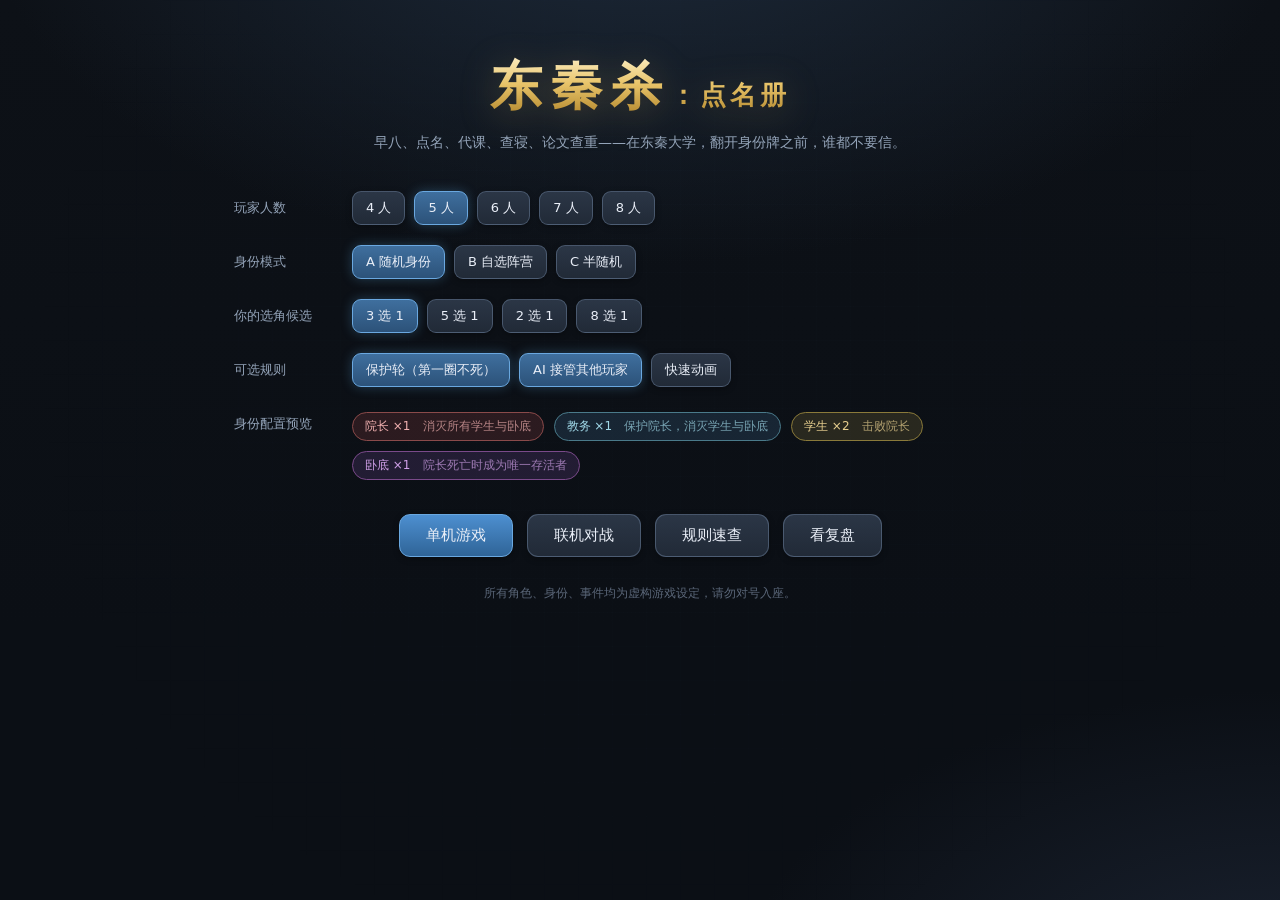
==== 东秦杀-mobile.html @ ae763b90 "Add files via upload" ====
<!DOCTYPE html>
<html lang="zh-CN">
<head>
<meta charset="UTF-8">
<meta name="viewport" content="width=device-width, initial-scale=1.0, maximum-scale=1.0, viewport-fit=cover">
  <title>东秦杀：点名册 - Mobile</title>
  <style>
/* ================= 东秦杀：点名册 · 样式 v2 ================= */
:root{
  --bg:#0d1117;
  --bg2:#141b24;
  --panel:rgba(30,39,51,.82);
  --panel2:#26313f;
  --line:rgba(120,140,170,.22);
  --line2:rgba(140,165,200,.35);
  --text:#e9eef7;
  --dim:#93a3b8;
  --gold:#e8c46a;
  --gold2:#b8912f;
  --red:#e05a5a;
  --blue:#5aa8e0;
  --green:#5ac47e;
  --purple:#a97ae0;
  --orange:#e0894a;
  --card-w:82px;
  --card-h:118px;
  --shadow:0 10px 30px rgba(0,0,0,.45);
}
*{box-sizing:border-box;}
html,body{margin:0;padding:0;height:100%;}
body{
  background:
    radial-gradient(1100px 620px at 50% -12%, #1d2a3a 0%, transparent 60%),
    radial-gradient(900px 500px at 100% 110%, #1a2230 0%, transparent 60%),
    linear-gradient(180deg,#0d1117,#0b0f15 70%);
  color:var(--text);
  font-family:"PingFang SC","Microsoft YaHei","Hiragino Sans GB",system-ui,sans-serif;
  font-size:14px;overflow:hidden;
  -webkit-font-smoothing:antialiased;
}
body::before{ /* 细网格纹理 */
  content:"";position:fixed;inset:0;pointer-events:none;opacity:.22;
  background-image:linear-gradient(rgba(120,150,190,.07) 1px,transparent 1px),
                   linear-gradient(90deg,rgba(120,150,190,.07) 1px,transparent 1px);
  background-size:34px 34px;
  mask-image:radial-gradient(circle at 50% 40%,#000 30%,transparent 85%);
}
button{
  font-family:inherit;font-size:13px;color:var(--text);
  background:linear-gradient(180deg,#2b3646,#212a37);
  border:1px solid var(--line2);border-radius:9px;padding:7px 13px;cursor:pointer;
  transition:.14s;box-shadow:0 2px 6px rgba(0,0,0,.3);
}
button:hover{background:linear-gradient(180deg,#37455a,#2a3546);border-color:#5d7a9c;transform:translateY(-1px);}
button:active{transform:translateY(0);}
button:disabled{opacity:.38;cursor:not-allowed;transform:none;}
button.primary{background:linear-gradient(180deg,#4d8fd0,#2f6497);border-color:#6aa8e0;}
button.primary:hover{background:linear-gradient(180deg,#5da0e0,#3873aa);}
button.big{padding:11px 26px;font-size:15px;border-radius:11px;}
button.mini{padding:4px 9px;font-size:12px;border-radius:7px;}
button.on{background:linear-gradient(180deg,#3f6f9e,#2c5279);border-color:#6aa8e0;box-shadow:0 0 12px rgba(90,168,224,.3);}
button.skill{background:linear-gradient(180deg,#564a78,#3d3459);border-color:#8a72c0;}
button.skill:hover{background:linear-gradient(180deg,#685a90,#4a3f6b);}

.screen{display:none;position:absolute;inset:0;}
.screen.active{display:block;}

/* ---------------- 开始界面 ---------------- */
#screen-start{overflow:auto;}
.start-box{max-width:860px;margin:0 auto;padding:52px 24px 60px;position:relative;z-index:1;}
.logo{font-size:52px;margin:0 0 8px;letter-spacing:8px;text-align:center;font-weight:900;
  background:linear-gradient(180deg,#fff3cf,#e8c46a 45%,#a97c22);
  -webkit-background-clip:text;background-clip:text;color:transparent;
  filter:drop-shadow(0 6px 18px rgba(232,196,106,.25));}
.logo span{font-size:26px;letter-spacing:4px;}
.slogan{color:var(--dim);text-align:center;margin:0 0 36px;line-height:1.8;}
.form-row{display:flex;align-items:flex-start;gap:18px;margin-bottom:20px;}
.form-row>label{width:100px;flex:none;color:var(--dim);padding-top:8px;font-size:13px;}
.btn-group{display:flex;gap:9px;flex-wrap:wrap;}
.identity-preview{display:flex;gap:10px;flex-wrap:wrap;padding-top:5px;}
.id-chip{padding:5px 12px;border-radius:20px;font-size:12px;border:1px solid var(--line);background:rgba(255,255,255,.03);}
.id-chip.dean{background:rgba(160,70,70,.22);border-color:#8a4a4a;color:#f0b0b0;}
.id-chip.staff{background:rgba(70,120,160,.22);border-color:#4a7a8a;color:#a0d8e8;}
.id-chip.student{background:rgba(160,140,70,.2);border-color:#8a7a3a;color:#e8d090;}
.id-chip.mole{background:rgba(120,80,160,.22);border-color:#7a4a8a;color:#d0a0e8;}
.start-actions{display:flex;gap:14px;justify-content:center;margin-top:34px;}
.footnote{text-align:center;color:#5a6678;font-size:12px;margin-top:28px;}

/* ---------------- 选角界面 ---------------- */
#screen-role{overflow:auto;}
.role-box{max-width:1120px;margin:0 auto;padding:44px 24px;text-align:center;position:relative;z-index:1;}
.role-box h2{margin:0 0 18px;color:var(--gold);letter-spacing:4px;font-weight:800;}
.identity-card{display:inline-block;padding:12px 30px;border-radius:14px;font-size:17px;margin-bottom:12px;
  border:1px solid;box-shadow:var(--shadow);}
.identity-card.dean{background:linear-gradient(180deg,rgba(150,60,60,.35),rgba(80,30,30,.5));border-color:#9a5a5a;}
.identity-card.staff{background:linear-gradient(180deg,rgba(60,110,150,.35),rgba(30,60,90,.5));border-color:#4a7a8a;}
.identity-card.student{background:linear-gradient(180deg,rgba(150,130,60,.3),rgba(80,70,30,.5));border-color:#8a7a3a;}
.identity-card.mole{background:linear-gradient(180deg,rgba(110,70,150,.35),rgba(60,35,90,.5));border-color:#7a4a8a;}
.identity-card .big-word{font-size:24px;font-weight:900;letter-spacing:8px;}
.identity-card .sub{font-size:12px;color:var(--dim);margin-top:5px;}
.hint{color:var(--dim);margin:8px 0 28px;}
.role-options{display:flex;gap:20px;justify-content:center;flex-wrap:wrap;}
.role-card{
  width:262px;border-radius:16px;padding:16px 16px 18px;cursor:pointer;transition:.18s;text-align:left;
  background:linear-gradient(180deg,rgba(44,54,68,.95),rgba(28,35,45,.95));
  border:1px solid var(--line2);box-shadow:var(--shadow);position:relative;overflow:hidden;
}
.role-card::before{content:"";position:absolute;top:0;left:0;right:0;height:3px;
  background:linear-gradient(90deg,var(--gold),transparent);opacity:.75;}
.role-card:hover{transform:translateY(-8px);border-color:var(--gold);
  box-shadow:0 18px 40px rgba(0,0,0,.55),0 0 0 1px rgba(232,196,106,.35);}
.role-card .rc-name{font-size:20px;font-weight:800;letter-spacing:2px;}
.role-card .rc-title{font-size:12px;color:var(--gold);margin:4px 0 9px;}
.role-card .rc-hp{font-size:13px;color:var(--red);margin-bottom:10px;font-weight:600;}
.role-card .rc-skill{font-size:12px;color:var(--dim);line-height:1.65;margin-bottom:7px;}
.role-card .rc-skill b{color:var(--blue);}

/* ---------------- 顶栏 ---------------- */
#screen-game{display:none;flex-direction:column;height:100%;}
#screen-game.active{display:flex;}
#topbar{
  flex:none;height:48px;display:flex;align-items:center;justify-content:space-between;
  padding:0 16px;gap:12px;
  background:linear-gradient(180deg,rgba(22,30,40,.96),rgba(16,22,30,.96));
  border-bottom:1px solid var(--line);box-shadow:0 4px 16px rgba(0,0,0,.4);z-index:20;
}
.topbar-left{display:flex;gap:16px;align-items:center;font-size:13px;color:var(--dim);flex-wrap:wrap;}
.tb-item b{color:var(--text);}
.tb-item{display:flex;align-items:center;gap:5px;}
#phase-label{padding:4px 14px;border-radius:20px;font-size:12px;color:#cfe2f7;
  background:linear-gradient(180deg,#33455e,#26344a);border:1px solid var(--line2);
  box-shadow:0 0 12px rgba(90,168,224,.18);}
#my-id-banner{color:var(--dim);}
.bid{padding:2px 10px;border-radius:12px;font-weight:800;font-size:13px;letter-spacing:1px;}
.bid.dean{background:linear-gradient(180deg,#7a3a3a,#5a2525);color:#ffc4c4;border:1px solid #a05a5a;}
.bid.staff{background:linear-gradient(180deg,#2f5875,#1e3d55);color:#a8dcff;border:1px solid #4a7a9a;}
.bid.student{background:linear-gradient(180deg,#6d5c2a,#4a3f1c);color:#f0dc9a;border:1px solid #8a7a3a;}
.bid.mole{background:linear-gradient(180deg,#573f75,#3a2850);color:#d9b6f5;border:1px solid #7a4a9a;}
.topbar-right{display:flex;gap:8px;flex:none;}

/* ---------------- 主棋盘 ---------------- */
#board{flex:1;display:flex;min-height:0;}
#opponents{
  flex:1;display:flex;flex-wrap:wrap;gap:16px;padding:12px;align-content:flex-start;
  justify-content:center;overflow:hidden;
}
#sidebar{width:308px;flex:none;background:rgba(14,19,26,.75);border-left:1px solid var(--line);
  display:flex;flex-direction:column;backdrop-filter:blur(6px);}
#sidebar.hide{display:none;}
#sidebar-head{flex:none;display:flex;justify-content:space-between;align-items:center;
  padding:10px 14px;border-bottom:1px solid var(--line);color:var(--dim);font-size:13px;letter-spacing:1px;}
#log{flex:1;overflow:auto;padding:10px 12px;font-size:12.5px;line-height:1.7;}
#log div{margin-bottom:4px;color:var(--dim);border-left:2px solid rgba(120,140,170,.2);padding-left:9px;
  animation:logIn .18s ease;}
@keyframes logIn{from{opacity:0;transform:translateX(-6px);}to{opacity:1;transform:none;}}
#log div.hl{color:#eaf1fb;border-left-color:var(--gold);background:rgba(232,196,106,.06);}
#log div.dmg{color:#f3a8a8;border-left-color:var(--red);}
#log div.heal{color:#a6ecbe;border-left-color:var(--green);}
#log div.sys{color:#9cc4ee;border-left-color:var(--blue);}
#log div.big{color:var(--gold);font-weight:700;border-left-color:var(--gold);
  background:rgba(232,196,106,.08);padding:4px 9px;border-radius:0 6px 6px 0;}

/* ---------------- 座位圈（围圈坐） ---------------- */
#opponents{position:relative;}
.seat-ring{position:absolute;border-radius:50%;pointer-events:none;
  border:1px dashed rgba(140,170,210,.22);
  background:radial-gradient(circle at 50% 50%,rgba(90,140,200,.06),transparent 70%);
  box-shadow:inset 0 0 60px rgba(90,140,200,.06);}
.seat-center{position:absolute;transform:translate(-50%,-50%);pointer-events:none;
  display:flex;flex-direction:column;align-items:center;gap:2px;text-align:center;}
.seat-center span{font-size:12px;letter-spacing:6px;color:rgba(150,180,215,.45);}
.seat-center .sc-sub{font-size:10.5px;letter-spacing:1px;color:rgba(150,180,215,.3);}
.seat-you{position:absolute;transform:translate(-50%,-50%);pointer-events:none;white-space:nowrap;
  font-size:11.5px;letter-spacing:1px;color:var(--gold);
  background:rgba(232,196,106,.12);border:1px solid rgba(232,196,106,.38);
  padding:3px 11px;border-radius:12px;box-shadow:0 0 14px rgba(232,196,106,.18);}
.seated{position:absolute;transform:translate(-50%,-50%);top:0;left:0;}
.fallen-row{position:absolute;left:10px;top:8px;display:flex;gap:7px;align-items:flex-start;
  flex-wrap:wrap;max-width:42%;z-index:1;}
.fallen{transform:scale(.72);transform-origin:left bottom;
  position:relative;opacity:.34;filter:grayscale(.85);pointer-events:auto;}
/* 座位圈三档尺寸：按人数与可用空间自动选择，保证不重叠、不出界 */
#opponents.ring-compact{--card-w:66px;--card-h:96px;}
#opponents.ring-compact .player-panel{width:204px;padding:10px 11px 12px;}
#opponents.ring-compact .pp-avatar{width:34px;height:34px;font-size:15px;}
#opponents.ring-compact .pp-name{font-size:14px;}
#opponents.ring-compact .pp-title{font-size:10px;}
#opponents.ring-compact .pp-tag{font-size:10px;padding:1px 6px;}
#opponents.ring-compact .mini-card{width:34px;height:48px;}
#opponents.ring-compact .mini-card .m-name{font-size:7px;}

#opponents.ring-mini{--card-w:56px;--card-h:84px;}
#opponents.ring-mini .player-panel{width:170px;padding:8px 9px 10px;border-radius:13px;}
#opponents.ring-mini .pp-avatar{width:28px;height:28px;font-size:13px;}
#opponents.ring-mini .pp-name{font-size:12.5px;}
#opponents.ring-mini .pp-title{font-size:9.5px;}
#opponents.ring-mini .pp-seat{font-size:9px;}
#opponents.ring-mini .pp-tag{font-size:9px;padding:0 5px;border-radius:6px;}
#opponents.ring-mini .pp-hp{gap:2px;margin:6px 0 3px;}
#opponents.ring-mini .hp-pip{width:11px;height:8px;}
#opponents.ring-mini .gear-chip{font-size:9.5px;padding:1px 6px;}
#opponents.ring-mini .mini-card{width:28px;height:40px;}
#opponents.ring-mini .mini-card .m-name{display:none;}
#opponents.ring-mini .pp-judge-label{font-size:9px;letter-spacing:1px;}

/* ---------------- 玩家面板 ---------------- */
.player-panel{
  width:238px;border-radius:16px;padding:12px 13px 14px;position:relative;transition:.18s;
  background:linear-gradient(180deg,rgba(40,50,64,.92),rgba(26,33,43,.95));
  border:1px solid var(--line2);box-shadow:var(--shadow);overflow:hidden;
}
.player-panel::before{content:"";position:absolute;top:0;left:0;right:0;height:3px;
  background:linear-gradient(90deg,transparent,rgba(140,170,210,.5),transparent);}
.player-panel.turn{border-color:var(--gold);
  box-shadow:0 0 0 1px rgba(232,196,106,.5),0 0 26px rgba(232,196,106,.25),var(--shadow);}
.player-panel.turn::before{background:linear-gradient(90deg,transparent,var(--gold),transparent);}
.player-panel.dead{opacity:.42;filter:grayscale(.75);}
.player-panel.targetable{cursor:pointer;}
.player-panel.selected{border-color:var(--orange);box-shadow:0 0 0 2px rgba(224,137,74,.5);}
.pp-head{display:flex;justify-content:space-between;align-items:flex-start;gap:8px;}
.pp-avatar{width:42px;height:42px;border-radius:50%;flex:none;display:flex;align-items:center;justify-content:center;
  font-size:19px;font-weight:800;color:#fff;text-shadow:0 2px 4px rgba(0,0,0,.5);
  background:linear-gradient(160deg,#4a5f7a,#2b3a4d);box-shadow:0 3px 10px rgba(0,0,0,.4),inset 0 0 0 1px rgba(255,255,255,.15);}
.pp-avatar.dean{background:linear-gradient(160deg,#a25050,#5e2a2a);}
.pp-avatar.staff{background:linear-gradient(160deg,#3f7ba8,#234a68);}
.pp-avatar.student{background:linear-gradient(160deg,#a08c3f,#5e5122);}
.pp-avatar.mole{background:linear-gradient(160deg,#7b58a8,#412a5e);}
.pp-name{font-size:15.5px;font-weight:800;letter-spacing:1px;}
.pp-seat{font-size:11px;color:var(--dim);}
.pp-title{font-size:11px;color:var(--gold);margin:2px 0 0;opacity:.9;}
.pp-id{font-size:11px;padding:2px 8px;border-radius:10px;display:inline-block;font-weight:600;}
.pp-id.dean{background:rgba(160,70,70,.3);color:#f3b8b8;border:1px solid #8a4a4a;}
.pp-id.hidden{background:rgba(90,110,140,.2);color:#93a3b8;border:1px solid var(--line2);}
.pp-id.revealed-staff{background:rgba(60,120,160,.28);color:#a8dcff;border:1px solid #4a7a9a;}
.pp-id.revealed-student{background:rgba(150,130,60,.28);color:#f0dc9a;border:1px solid #8a7a3a;}
.pp-id.revealed-mole{background:rgba(120,80,160,.3);color:#d9b6f5;border:1px solid #7a4a9a;}
.pp-hp{display:flex;align-items:center;gap:4px;margin:9px 0 5px;flex-wrap:wrap;}
.hp-pip{width:15px;height:11px;border-radius:3px;background:rgba(255,255,255,.09);
  border:1px solid rgba(255,255,255,.14);transition:.2s;}
.hp-pip.on{background:linear-gradient(180deg,#f07070,#b83a3a);border-color:#f0a0a0;
  box-shadow:0 0 8px rgba(224,90,90,.5);}
.hp-pip.on.mole-hp{background:linear-gradient(180deg,#b98ae8,#7a4ab0);border-color:#cfa8f0;box-shadow:0 0 8px rgba(169,122,224,.5);}
.hp-num{font-size:12px;color:var(--dim);margin-left:4px;}
.pp-row{font-size:11px;color:var(--dim);display:flex;gap:5px;flex-wrap:wrap;margin-top:5px;}
.pp-tag{padding:1px 7px;border-radius:8px;background:rgba(255,255,255,.06);border:1px solid var(--line);}
.pp-tag.warn{background:rgba(160,70,70,.24);border-color:#8a4a4a;color:#f0b0b0;}
.pp-tag.good{background:rgba(70,160,100,.22);border-color:#4a8a5a;color:#a0e0b0;}
.pp-gears,.pp-judge{display:flex;gap:5px;flex-wrap:wrap;margin-top:6px;}
.gear-chip{font-size:11px;padding:2px 8px;border-radius:7px;cursor:pointer;
  background:linear-gradient(180deg,rgba(80,110,150,.35),rgba(50,70,100,.35));
  border:1px solid rgba(120,160,200,.4);color:#c6dcf5;}
.gear-chip:hover{border-color:var(--gold);}
.judge-chip{font-size:11px;padding:2px 8px;border-radius:7px;cursor:pointer;
  background:linear-gradient(180deg,rgba(130,90,180,.35),rgba(80,50,120,.35));
  border:1px solid rgba(160,110,210,.45);color:#e3c8f8;}
.judge-chip:hover{border-color:var(--gold);}

/* 通知栏：延时类事件牌以小卡形式贴在角色面板上 */
.pp-judge-wrap{margin-top:9px;padding-top:8px;border-top:1px dashed rgba(160,110,210,.32);}
.pp-judge-label{font-size:10px;color:#b48fe0;letter-spacing:2px;display:block;margin-bottom:6px;}
.pp-judge-cards{display:flex;gap:5px;flex-wrap:wrap;}
.mini-card{width:40px;height:56px;border-radius:6px;position:relative;cursor:pointer;flex:none;
  background:linear-gradient(170deg,#f7f2e6,#ded4bf);border:1px solid #b9ae97;
  box-shadow:0 3px 8px rgba(0,0,0,.45);transition:transform .15s,box-shadow .15s;}
.mini-card:hover{transform:translateY(-4px) scale(1.07);}
.mini-card.red{color:#a4232a;}
.mini-card.black{color:#1d232c;}
.mini-card .m-rank{position:absolute;top:2px;left:4px;font-size:12px;font-weight:900;line-height:1;}
.mini-card .m-suit{position:absolute;top:2px;right:4px;font-size:10px;line-height:1.2;}
.mini-card .m-name{position:absolute;bottom:3px;left:1px;right:1px;text-align:center;font-size:8px;
  line-height:1.15;color:#4a4238;letter-spacing:-.3px;}
.mini-card.next{box-shadow:0 0 0 2px rgba(180,120,230,.85),0 0 14px rgba(180,120,230,.5),0 3px 8px rgba(0,0,0,.45);
  animation:judgePulse 2.1s ease-in-out infinite;}
@keyframes judgePulse{
  0%,100%{box-shadow:0 0 0 2px rgba(180,120,230,.7),0 0 10px rgba(180,120,230,.4),0 3px 8px rgba(0,0,0,.45);}
  50%{box-shadow:0 0 0 2px rgba(205,150,250,1),0 0 20px rgba(180,120,230,.75),0 3px 8px rgba(0,0,0,.45);}}
.pp-tag.dist{background:rgba(90,140,200,.22);border-color:rgba(120,170,230,.5);color:#b8d8f8;}
.pp-tag.out{background:rgba(120,120,140,.16);border-color:rgba(140,140,160,.38);color:#9aa3b2;}
.pp-handcount{position:absolute;right:13px;bottom:11px;font-size:11px;color:var(--dim);
  background:rgba(0,0,0,.25);padding:1px 7px;border-radius:8px;}
.pp-flag{position:absolute;right:10px;top:52px;font-size:11px;}
/* 电脑玩家思考中 */
.player-panel.thinking{border-color:rgba(120,170,230,.6);}
.player-panel.thinking::after{content:'思考中…';position:absolute;right:10px;bottom:8px;
  font-size:11px;letter-spacing:1px;padding:2px 10px;border-radius:10px;pointer-events:none;
  color:#cfe0f5;background:rgba(90,140,200,.25);border:1px solid rgba(120,170,230,.5);
  animation:hintPulse 1.1s ease-in-out infinite;}

/* ---------------- 底部 ---------------- */
#bottom{flex:none;background:linear-gradient(180deg,rgba(16,22,30,.92),rgba(12,17,23,.98));
  border-top:1px solid var(--line);padding:10px 16px 14px;}
#me-area{display:flex;gap:16px;align-items:flex-start;margin-bottom:8px;}
#me-panel{width:252px;flex:none;}
#my-hand-wrap{flex:1;min-width:0;}
#my-hand{display:flex;gap:7px;flex-wrap:wrap;min-height:var(--card-h);align-items:flex-end;}
.hand-hint{font-size:12px;color:var(--dim);margin-top:8px;min-height:17px;}
#actions{display:flex;gap:9px;flex-wrap:wrap;align-items:center;padding-top:8px;
  border-top:1px dashed rgba(120,140,170,.18);}

/* ---------------- 卡牌 ---------------- */
.card{
  width:var(--card-w);height:var(--card-h);border-radius:10px;flex:none;position:relative;
  cursor:pointer;transition:transform .14s,box-shadow .14s,filter .14s;overflow:hidden;
  background:linear-gradient(170deg,#fbf7ec,#e6ddca);color:#241f1a;
  border:1px solid #cdc2a8;user-select:none;
  box-shadow:0 3px 10px rgba(0,0,0,.4),inset 0 0 0 1px rgba(255,255,255,.7);
}
.card .c-band{position:absolute;top:0;left:0;right:0;height:22px;
  background:linear-gradient(180deg,#b4472f,#8c2f1e);}
.card.event .c-band{background:linear-gradient(180deg,#3f6f9e,#2a4c73);}
.card.delayed .c-band{background:linear-gradient(180deg,#6b4a9e,#452e70);}
.card.equip .c-band{background:linear-gradient(180deg,#4a7f6a,#2c5443);}
/* 红/黑的第二通道：纹理。红 = 斜纹，黑 = 点阵。
   只靠颜色的话，红绿色盲玩家分不出"这张是不是红牌"，而判定、
   【学生证】（免疫黑色点名）这些都要用到红黑。纹理是冗余编码，不依赖色觉。 */
.card .c-rb{position:absolute;left:0;top:0;bottom:0;width:5px;border-radius:9px 0 0 9px;pointer-events:none;}
.card.red .c-rb{background-image:repeating-linear-gradient(200deg,#c0392b 0 3px,rgba(192,57,43,.18) 3px 7px);}
.card.black .c-rb{background-image:radial-gradient(#243447 1.3px,transparent 1.4px);background-size:5px 5px;}
.mini-card::after,.exch-thumb::after{content:"";position:absolute;left:0;top:0;bottom:0;width:3px;
  border-radius:6px 0 0 6px;pointer-events:none;}
.mini-card.red::after,.exch-thumb.red::after{
  background-image:repeating-linear-gradient(200deg,#c0392b 0 2px,rgba(192,57,43,.2) 2px 5px);}
.mini-card.black::after,.exch-thumb.black::after{
  background-image:radial-gradient(#243447 1px,transparent 1.1px);background-size:4px 4px;}

.card .c-corner{position:absolute;top:2px;left:7px;font-size:14px;font-weight:900;color:#fff;
  text-shadow:0 1px 2px rgba(0,0,0,.45);line-height:1.15;}
.card .c-corner .suit{font-size:13px;}
.card .c-corner.br{top:auto;left:auto;right:7px;bottom:3px;transform:rotate(180deg);
  color:rgba(70,60,50,.35);text-shadow:none;font-size:11px;}
.card .c-name{font-size:13px;font-weight:800;text-align:center;margin-top:30px;padding:0 4px;
  line-height:1.2;letter-spacing:.5px;color:#2b241d;}
.card .c-desc{font-size:8.6px;color:#6f6656;text-align:center;margin-top:6px;padding:0 7px;
  line-height:1.4;overflow:hidden;max-height:34px;}
.card .c-tip{position:absolute;bottom:1px;left:0;right:0;text-align:center;font-size:8px;
  color:rgba(90,80,70,.0);transition:.2s;}
.card:hover{transform:translateY(-11px);z-index:6;
  box-shadow:0 16px 30px rgba(0,0,0,.55),0 0 0 1px rgba(232,196,106,.55);}
.card:hover .c-tip{color:rgba(90,80,70,.5);}
.card.playable{box-shadow:0 0 0 2px rgba(232,196,106,.85),0 0 16px rgba(232,196,106,.4),0 3px 10px rgba(0,0,0,.4);
  animation:cardPulse 1.9s ease-in-out infinite;}
@keyframes cardPulse{0%,100%{box-shadow:0 0 0 2px rgba(232,196,106,.85),0 0 14px rgba(232,196,106,.35),0 3px 10px rgba(0,0,0,.4);}
  50%{box-shadow:0 0 0 2px rgba(232,196,106,1),0 0 22px rgba(232,196,106,.6),0 3px 10px rgba(0,0,0,.4);}}
.card.dim{filter:grayscale(.6) brightness(.72);}
.card.sel{transform:translateY(-16px);box-shadow:0 0 0 3px var(--gold),0 14px 26px rgba(0,0,0,.55);}
.card.back{background:linear-gradient(160deg,#2c3849,#1a222d);border-color:#3d4a5c;}
.card.big{width:152px;height:216px;border-radius:14px;}
.card.big .c-band{height:36px;}
.card.big .c-corner{font-size:22px;left:11px;top:4px;}
.card.big .c-corner .suit{font-size:20px;}
.card.big .c-name{font-size:19px;margin-top:50px;letter-spacing:2px;}
.card.big .c-desc{font-size:11px;margin-top:12px;max-height:70px;line-height:1.55;padding:0 12px;}
.card.big .c-corner.br{font-size:14px;right:11px;bottom:6px;}
.card.big .c-tip{display:none;}

/* ---------------- 弹窗 ---------------- */
#modal-layer{position:fixed;inset:0;display:none;align-items:center;justify-content:center;
  background:rgba(5,8,12,.76);z-index:120;padding:20px;backdrop-filter:blur(3px);}
#modal-layer.show{display:flex;animation:fadeIn .16s ease;}
@keyframes fadeIn{from{opacity:0;}to{opacity:1;}}
.modal{background:linear-gradient(180deg,rgba(36,45,58,.98),rgba(24,31,41,.99));
  border:1px solid var(--line2);border-radius:16px;max-width:min(1040px,94vw);max-height:88vh;
  overflow:auto;padding:20px 22px;min-width:360px;box-shadow:0 24px 70px rgba(0,0,0,.7);
  animation:modalIn .2s cubic-bezier(.2,.9,.3,1.2);}
@keyframes modalIn{from{opacity:0;transform:translateY(14px) scale(.97);}to{opacity:1;transform:none;}}
.modal h3{margin:0 0 8px;font-size:17px;color:var(--gold);letter-spacing:2px;font-weight:800;}
.modal .m-desc{color:var(--dim);font-size:13px;margin-bottom:14px;line-height:1.7;}
.modal .m-body{margin-bottom:16px;}
.modal .m-actions{display:flex;gap:10px;justify-content:flex-end;flex-wrap:wrap;}
.modal .m-cards{display:flex;gap:9px;flex-wrap:wrap;}
.modal .m-targets{display:flex;gap:9px;flex-wrap:wrap;}
.target-pill{padding:8px 15px;border-radius:10px;font-size:13px;cursor:pointer;transition:.14s;
  background:linear-gradient(180deg,rgba(48,60,76,.9),rgba(32,41,53,.9));border:1px solid var(--line2);}
.target-pill:hover{border-color:var(--green);transform:translateY(-2px);}
.target-pill.sel{background:linear-gradient(180deg,#2f5840,#1e3b2a);border-color:var(--green);
  box-shadow:0 0 12px rgba(90,196,126,.35);}

/* ---------------- 牌面 / 角色详情 ---------------- */
.dt-head{display:flex;gap:16px;align-items:center;margin-bottom:14px;}
.dt-card{flex:none;}
.dt-meta{flex:1;min-width:0;}
.dt-line{font-size:15px;font-weight:700;display:flex;align-items:center;gap:9px;flex-wrap:wrap;}
.dt-line.sub{font-size:12.5px;font-weight:400;color:var(--dim);margin-top:4px;display:block;}
.dt-suit{font-size:12px;padding:2px 9px;border-radius:9px;background:rgba(255,255,255,.08);border:1px solid var(--line);}
.dt-suit.red{color:#f39a9a;border-color:#8a4a4a;background:rgba(160,70,70,.2);}
.dt-suit.black{color:#c8d2e0;border-color:var(--line2);}
.dt-suit.dean{color:#f3b8b8;border-color:#8a4a4a;background:rgba(160,70,70,.22);}
.dt-suit.staff{color:#a8dcff;border-color:#4a7a9a;background:rgba(60,120,160,.22);}
.dt-suit.student{color:#f0dc9a;border-color:#8a7a3a;background:rgba(150,130,60,.22);}
.dt-suit.mole{color:#d9b6f5;border-color:#7a4a9a;background:rgba(120,80,160,.24);}
.dt-avatar{width:56px;height:56px;border-radius:50%;flex:none;display:flex;align-items:center;justify-content:center;
  font-size:24px;font-weight:800;color:#fff;text-shadow:0 2px 5px rgba(0,0,0,.5);
  background:linear-gradient(160deg,#4a5f7a,#2b3a4d);box-shadow:0 4px 12px rgba(0,0,0,.45);}
.dt-avatar.dean{background:linear-gradient(160deg,#a25050,#5e2a2a);}
.dt-avatar.staff{background:linear-gradient(160deg,#3f7ba8,#234a68);}
.dt-avatar.student{background:linear-gradient(160deg,#a08c3f,#5e5122);}
.dt-avatar.mole{background:linear-gradient(160deg,#7b58a8,#412a5e);}
.dt-avatar.unknown{background:linear-gradient(160deg,#3a4657,#232c38);color:#8fa0b5;}
.dt-sec{font-size:12px;color:var(--gold);letter-spacing:2px;margin:16px 0 8px;
  border-bottom:1px solid rgba(232,196,106,.22);padding-bottom:5px;}
.dt-row{display:flex;gap:12px;padding:7px 0;border-bottom:1px dashed rgba(120,140,170,.14);font-size:13px;}
.dt-k{width:74px;flex:none;color:var(--dim);}
.dt-v{flex:1;line-height:1.65;}
.dt-skill{margin-bottom:12px;background:rgba(255,255,255,.03);border:1px solid var(--line);
  border-radius:10px;padding:10px 12px;}
.dt-skill-name{font-size:13.5px;font-weight:700;color:var(--blue);margin-bottom:4px;}
.dt-type{font-size:11px;color:var(--dim);margin-left:8px;font-weight:400;}
.dt-skill-text{font-size:12.5px;line-height:1.7;color:#cfdae8;}

/* ---------------- 联机界面 ---------------- */
#screen-net{overflow:auto;}
.net-box{max-width:560px;margin:0 auto;padding:48px 24px 60px;position:relative;z-index:1;}
.net-box h2{font-size:26px;letter-spacing:4px;margin:0 0 18px;font-weight:800;}
.net-box .hint{font-size:12.5px;color:var(--dim);line-height:1.9;margin:10px 0;}
.net-box .warn-hint{color:var(--orange);}
.net-box .btn-group{margin-bottom:6px;}

/* 房间号：等宽大字，方便照着念给同学听 */
.room-line{display:flex;align-items:center;gap:12px;margin:14px 0 4px;font-size:13px;color:var(--dim);}
.room-code-big{font-family:ui-monospace,Consolas,"Courier New",monospace;
  font-size:34px;font-weight:800;letter-spacing:9px;color:var(--gold);
  text-shadow:0 0 18px rgba(232,196,106,.28);}

.lobby-list{margin:14px 0;display:flex;flex-direction:column;gap:6px;}
.lobby-row{display:flex;align-items:center;gap:8px;padding:9px 13px;
  background:linear-gradient(180deg,rgba(38,49,63,.7),rgba(28,36,48,.7));
  border:1px solid var(--line);border-radius:9px;font-size:13.5px;}
.lobby-name{flex:1;min-width:0;overflow:hidden;text-overflow:ellipsis;white-space:nowrap;}
.lobby-tag{font-size:11.5px;padding:2px 8px;border-radius:20px;
  border:1px solid var(--line2);color:var(--dim);flex:none;}
.lobby-tag.seat{color:var(--blue);border-color:rgba(90,168,224,.5);}
.lobby-tag.host{color:var(--gold);border-color:rgba(232,196,106,.5);}
.lobby-tag.off{color:var(--red);border-color:rgba(224,90,90,.5);}

/* 输入框：整个项目原本一个都没有，这里补上 */
input[type=text]{font-family:inherit;font-size:14px;color:var(--text);
  background:rgba(10,14,20,.6);border:1px solid var(--line2);border-radius:9px;
  padding:9px 13px;width:100%;transition:.14s;outline:none;}
input[type=text]:focus{border-color:#6aa8e0;box-shadow:0 0 12px rgba(90,168,224,.3);}
input[type=text]::placeholder{color:#64748b;}
input.room-code{font-family:ui-monospace,Consolas,"Courier New",monospace;
  font-size:24px;letter-spacing:10px;text-align:center;padding:12px;}

/* ---------------- 结束界面 ---------------- */
#screen-over{overflow:auto;background:rgba(5,8,12,.94);}
.over-box{max-width:800px;margin:0 auto;padding:64px 24px;text-align:center;position:relative;z-index:1;}
.over-box h2{font-size:38px;letter-spacing:6px;margin-bottom:22px;font-weight:900;}
#over-body{font-size:14px;line-height:2;color:var(--text);}
#over-body .ov-line{margin-bottom:5px;}
#over-body .ov-win{color:var(--green);font-weight:700;}

/* ---------------- Toast ---------------- */
#toast-layer{position:fixed;left:50%;top:70px;transform:translateX(-50%);z-index:200;pointer-events:none;}
.toast{background:linear-gradient(180deg,rgba(28,36,48,.97),rgba(20,26,34,.97));
  border:1px solid var(--line2);border-left:3px solid var(--gold);
  padding:10px 18px;border-radius:10px;margin-bottom:8px;font-size:13.5px;
  animation:toastIn .22s cubic-bezier(.2,.9,.3,1.2);box-shadow:0 10px 30px rgba(0,0,0,.55);max-width:74vw;}
.toast.warn{border-left-color:var(--red);}
.toast.good{border-left-color:var(--green);}
@keyframes toastIn{from{opacity:0;transform:translateY(-12px);}to{opacity:1;transform:none;}}

/* =========================================================
 *  特效层
 * ========================================================= */
#fx-layer{position:fixed;inset:0;pointer-events:none;z-index:130;}
.fx-overlay{position:fixed;inset:0;display:flex;align-items:center;justify-content:center;
  pointer-events:none;z-index:92;background:radial-gradient(circle at 50% 50%,rgba(6,10,16,.55),rgba(4,7,11,.82));
  animation:fadeIn .14s ease;}
.fx-overlay.out{animation:fadeOut .22s ease forwards;}
@keyframes fadeOut{to{opacity:0;}}
/* 点击继续：提示层可点击，游戏在此暂停等待确认 */
.fx-overlay.blocking{pointer-events:auto;cursor:pointer;}
.fx-advance-hint{margin-top:4px;font-size:12px;letter-spacing:3px;color:rgba(200,220,245,.75);
  background:rgba(0,0,0,.35);padding:4px 16px;border-radius:12px;
  border:1px solid rgba(140,170,210,.3);animation:hintPulse 1.6s ease-in-out infinite;}
@keyframes hintPulse{0%,100%{opacity:.55;}50%{opacity:1;}}
.fx-play-wrap{display:flex;flex-direction:column;align-items:center;gap:12px;
  animation:playIn .34s cubic-bezier(.2,.9,.3,1.3);}
@keyframes playIn{from{opacity:0;transform:translateY(26px) scale(.86) rotate(-3deg);}
  to{opacity:1;transform:none;}}
.fx-play-caster{font-size:15px;color:var(--dim);letter-spacing:2px;
  background:rgba(0,0,0,.4);padding:4px 16px;border-radius:20px;border:1px solid var(--line);}
.fx-play-caster b{color:var(--gold);}
.fx-play-card{filter:drop-shadow(0 18px 40px rgba(0,0,0,.75)) drop-shadow(0 0 26px rgba(232,196,106,.35));}
.fx-play-targets{font-size:15px;color:#ffd98a;letter-spacing:1px;font-weight:700;
  text-shadow:0 2px 8px rgba(0,0,0,.8);min-height:20px;}

/* 中央结算卡：牌面 + 名称/点数 + 效果 + 作用对象 */
.fx-cardinfo{display:flex;gap:24px;align-items:center;flex-wrap:wrap;justify-content:center;
  max-width:min(820px,94vw);padding:20px 26px;border-radius:18px;
  background:linear-gradient(180deg,rgba(34,43,56,.97),rgba(20,26,35,.98));
  border:1px solid rgba(232,196,106,.35);
  box-shadow:0 26px 70px rgba(0,0,0,.75),0 0 40px rgba(232,196,106,.12),inset 0 0 0 1px rgba(255,255,255,.04);}
.fx-info-col{flex:1;min-width:260px;max-width:430px;text-align:left;}
.fx-ci-name{font-size:23px;font-weight:900;letter-spacing:2px;color:#f4f8ff;display:flex;align-items:center;gap:10px;}
.fx-ci-suit{font-size:14px;padding:2px 10px;border-radius:10px;letter-spacing:0;
  background:rgba(255,255,255,.08);border:1px solid var(--line2);}
.fx-ci-suit.red{color:#ff9a9a;border-color:#8a4a4a;background:rgba(160,70,70,.22);}
.fx-ci-suit.black{color:#cfd8e6;border-color:var(--line2);}
.fx-ci-type{font-size:12px;color:var(--gold);opacity:.85;margin:5px 0 12px;letter-spacing:1px;}
.fx-ci-row{display:flex;gap:10px;font-size:13.5px;line-height:1.66;margin-bottom:7px;}
.fx-ci-row .k{flex:none;width:62px;color:var(--dim);}
.fx-ci-row .v{flex:1;color:#dde6f2;}
.fx-ci-row .v.hl{color:#ffd98a;font-weight:700;}
.fx-ci-row.lim .v{color:#93a3b8;font-size:12px;line-height:1.6;}
/* ---------------- 房主掉线条 ---------------- */
#host-gone-bar{display:flex;align-items:center;gap:12px;flex-wrap:wrap;
  padding:8px 14px;background:linear-gradient(180deg,#3a2418,#2a1a12);
  border-bottom:1px solid rgba(224,137,74,.55);font-size:13px;z-index:6;}
#host-gone-bar.hide{display:none;}
#host-gone-bar .hg-text{color:#f0c9a8;flex:1;min-width:0;}

/* ---------------- 复盘回放条 ---------------- */
#replay-bar{display:flex;align-items:center;gap:10px;flex-wrap:wrap;
  padding:7px 14px;background:linear-gradient(180deg,#2a1f3a,#1d1729);
  border-bottom:1px solid rgba(169,122,224,.45);font-size:12.5px;z-index:5;}
#replay-bar.hide{display:none;}
#replay-bar .rb-badge{font-size:11.5px;letter-spacing:1px;padding:2px 10px;border-radius:20px;
  color:var(--purple);border:1px solid rgba(169,122,224,.55);flex:none;}
#replay-bar .rb-track{flex:1;min-width:120px;height:6px;border-radius:4px;
  background:rgba(255,255,255,.1);overflow:hidden;}
#replay-bar #rb-fill{height:100%;width:0;border-radius:4px;
  background:linear-gradient(90deg,#a97ae0,#6aa8e0);transition:width .12s linear;}
#replay-bar .rb-pos{font-variant-numeric:tabular-nums;color:var(--dim);min-width:74px;text-align:right;}

/* ---------------- 弃牌堆查看 ---------------- */
.tb-item.clickable{cursor:pointer;border-radius:7px;padding:2px 7px;transition:.14s;}
.tb-item.clickable:hover{background:rgba(120,150,190,.18);}
.discard-box{max-height:52vh;overflow:auto;display:flex;flex-direction:column;gap:5px;}
.discard-row{display:flex;align-items:center;gap:10px;font-size:13px;
  padding:6px 10px;border-radius:8px;background:rgba(255,255,255,.035);
  border:1px solid var(--line);}
.discard-row .dr-name{font-weight:700;min-width:74px;}
.discard-row .dr-type{font-size:11px;color:var(--dim);flex:none;}
.discard-row .dr-n{font-size:12px;color:var(--gold);min-width:30px;font-variant-numeric:tabular-nums;}
.discard-row .dr-cards{font-size:12px;color:var(--dim);letter-spacing:.5px;
  flex:1;min-width:0;word-break:break-all;}

/* ---------------- 新手引导 ---------------- */
.tut-box{padding:4px 2px;}
.tut-step{font-size:11.5px;color:var(--dim);letter-spacing:2px;margin-bottom:8px;}
.tut-title{font-size:19px;font-weight:800;letter-spacing:2px;margin-bottom:12px;color:var(--gold);}
.tut-text{font-size:13.5px;line-height:2;color:#cfdae8;}
.tut-text b{color:var(--text);}

/* ---------------- 身份轮抽（模式 B）---------------- */
#screen-draft{overflow:auto;}
#screen-draft .role-box{max-width:860px;}
.draft-card{cursor:pointer;}
.draft-card.dean{border-color:rgba(232,196,106,.6);}
.draft-card.dean .rc-name{color:var(--gold);}
.draft-card.mole{border-color:rgba(169,122,224,.55);}
.draft-card.mole .rc-name{color:var(--purple);}
.draft-card.staff{border-color:rgba(90,168,224,.5);}
.draft-card.student{border-color:var(--line2);}
.draft-card:hover{transform:translateY(-3px);}

/* 模式 C：选角色时还不知道身份 */
.identity-card.unknown{background:linear-gradient(180deg,rgba(60,68,84,.9),rgba(34,40,52,.95));
  border-color:var(--line2);}
.identity-card.unknown .big-word{color:var(--dim);letter-spacing:6px;font-size:22px;}

/* 模式 C 的揭晓弹窗 */
.reveal-body{display:flex;justify-content:center;padding:6px 0 2px;}
.reveal-card{text-align:center;padding:22px 30px;border-radius:16px;min-width:230px;
  background:linear-gradient(180deg,rgba(44,54,70,.95),rgba(26,32,42,.98));
  border:2px solid var(--line2);box-shadow:0 0 40px rgba(0,0,0,.5);
  animation:revealPop .35s cubic-bezier(.2,.9,.3,1.25);}
.reveal-card.dean{border-color:var(--gold);box-shadow:0 0 44px rgba(232,196,106,.35);}
.reveal-card.mole{border-color:var(--purple);box-shadow:0 0 44px rgba(169,122,224,.35);}
.reveal-card.staff{border-color:var(--blue);}
@keyframes revealPop{from{opacity:0;transform:scale(.86);}to{opacity:1;transform:none;}}
.reveal-label{font-size:12px;color:var(--dim);letter-spacing:2px;}
.reveal-big{font-size:36px;font-weight:900;letter-spacing:8px;margin:8px 0 6px;}
.reveal-card.dean .reveal-big{color:var(--gold);}
.reveal-card.mole .reveal-big{color:var(--purple);}
.reveal-card.staff .reveal-big{color:var(--blue);}
.reveal-sub{font-size:13px;color:#cfdae8;}
.reveal-desc{font-size:12px;color:var(--dim);margin-top:10px;line-height:1.7;max-width:300px;}

/* =========================================================
 *  UI 改进：目标高亮 / 回合提示 / 思考读秒 / 环形座位 / 快捷语 等
 * ========================================================= */

/* ---- 当前回合更醒目 ---- */
.player-panel.turn{ animation:turnPulse 2.4s ease-in-out infinite; }
@keyframes turnPulse{
  0%,100%{ box-shadow:0 0 0 1px rgba(232,196,106,.5),0 0 18px rgba(232,196,106,.18),var(--shadow); }
  50%    { box-shadow:0 0 0 2px rgba(232,196,106,.85),0 0 34px rgba(232,196,106,.42),var(--shadow); }
}
.pp-turn-ribbon{
  position:absolute;left:50%;top:-11px;transform:translateX(-50%);
  font-size:11px;font-weight:700;letter-spacing:1px;white-space:nowrap;
  padding:2px 12px;border-radius:20px;color:#2a2008;
  background:linear-gradient(180deg,#f0d089,#d8ac48);
  box-shadow:0 2px 8px rgba(0,0,0,.45);pointer-events:none;
}

/* ---- 思考中读秒 ---- */
.pp-think{
  position:absolute;right:10px;bottom:8px;font-size:11px;letter-spacing:.5px;
  padding:2px 10px;border-radius:10px;pointer-events:none;
  color:#cfe0f5;background:rgba(90,140,200,.25);border:1px solid rgba(120,170,230,.5);
  font-variant-numeric:tabular-nums;
}
.player-panel.thinking{ border-color:rgba(120,170,230,.6); }
.player-panel.thinking::after{ content:none; }   /* 字数交给 .pp-think 里的真实元素 */

/* ---- 选目标 ---- */
.player-panel.targetable{
  cursor:pointer;border-color:rgba(90,196,126,.65);
  box-shadow:0 0 0 1px rgba(90,196,126,.4),0 0 20px rgba(90,196,126,.2);
}
.player-panel.targetable:hover{ transform:translateY(-3px); }
.player-panel.selected{
  border-color:var(--orange);
  box-shadow:0 0 0 2px rgba(224,137,74,.7),0 0 26px rgba(224,137,74,.4);
}
#target-bar{
  display:flex;align-items:center;gap:12px;flex-wrap:wrap;
  margin:0 14px 8px;padding:9px 14px;border-radius:12px;
  background:linear-gradient(180deg,rgba(52,66,86,.95),rgba(34,44,58,.95));
  border:1px solid rgba(90,196,126,.5);box-shadow:0 6px 20px rgba(0,0,0,.4);
}
#target-bar.hide{ display:none; }
#target-bar .tb-title{ font-size:13.5px;font-weight:700;color:var(--text); }
#target-bar .tb-count{ font-size:12.5px;color:var(--dim); }
#target-bar .tb-count b{ font-size:15px;color:var(--red);font-variant-numeric:tabular-nums; }
#target-bar .tb-count b.ok{ color:var(--green); }
#target-bar .tb-names{ font-size:12.5px;color:var(--gold); }
#target-bar .tb-hint{ font-size:12px;color:var(--dim);flex:1;min-width:0; }
#target-bar .tb-actions{ display:flex;gap:8px;margin-left:auto;flex-wrap:wrap; }

/* ---- 旁观席信息条 ---- */
#spectator-bar{
  display:flex;align-items:center;gap:16px;flex-wrap:wrap;
  margin:0 14px 8px;padding:10px 16px;border-radius:12px;
  background:linear-gradient(180deg,rgba(40,50,66,.9),rgba(26,33,43,.9));
  border:1px solid var(--line2);font-size:13px;color:var(--dim);
}
#spectator-bar.hide{ display:none; }
#spectator-bar .sp-badge{
  font-size:11.5px;letter-spacing:1px;padding:2px 10px;border-radius:20px;
  color:var(--gold);border:1px solid rgba(232,196,106,.5);
}
#spectator-bar b{ color:var(--text); }
#spectator-bar .sp-hint{ margin-left:auto;font-size:12px;opacity:.8; }

/* ---- 手牌超限提醒 ---- */
.hand-warn{ color:var(--orange);font-weight:700;margin-left:10px; }

/* ---- 牌面类型角标（替代原来每张牌都印的"长按看详情"） ---- */
/* 贴在牌的底边（那里永远是空的）—— 原来放在描述文字高度上会压住说明 */
.c-type{
  position:absolute;left:50%;transform:translateX(-50%);bottom:3px;
  font-size:9.5px;letter-spacing:1px;padding:1px 7px;border-radius:20px;
  color:rgba(240,246,255,.8);background:rgba(0,0,0,.3);
  border:1px solid rgba(255,255,255,.14);pointer-events:none;white-space:nowrap;
}
.card.equip .c-type{ color:#ffe6a8;border-color:rgba(232,196,106,.4); }
.card.event .c-type{ color:#c8b6f0;border-color:rgba(169,122,224,.45); }
.card.delayed .c-type{ color:#f0b6b6;border-color:rgba(224,90,90,.45); }

/* ---- 环形座位（围坐一圈） ---- */
#board-main{ position:relative; }
#opponents.ring{
  position:absolute;inset:0;z-index:2;
  display:block;padding:0;overflow:visible;background:none;
}
#opponents.ring .player-panel{
  position:absolute;width:238px;
  transform:translate(-50%,-50%);
}
#opponents.ring.ring-compact .player-panel{ width:206px; }
#opponents.ring.ring-mini .player-panel{ width:172px; }
#opponents.ring.ring-mini .pp-title{ display:none; }
/* 中央留白：别让面板压住出牌区 */
#board-main.ring #play-area{ padding:15% 22%; }
#board-main.ring #play-stack{ max-height:100%; overflow:auto; }

/* ---- 快捷语 ---- */
.chat-bubble{
  position:absolute;left:50%;top:-6px;transform:translate(-50%,-100%);
  max-width:230px;padding:6px 12px;border-radius:12px;
  font-size:12.5px;line-height:1.45;color:#1b2230;background:#e9eef7;
  border:1px solid rgba(0,0,0,.15);box-shadow:0 6px 18px rgba(0,0,0,.45);
  animation:chatPop .18s cubic-bezier(.2,.9,.3,1.3);pointer-events:none;z-index:6;
}
.chat-bubble::after{
  content:"";position:absolute;left:50%;bottom:-6px;transform:translateX(-50%);
  border:6px solid transparent;border-top-color:#e9eef7;border-bottom:none;
}
@keyframes chatPop{ from{opacity:0;transform:translate(-50%,-90%) scale(.9);} to{opacity:1;} }
.chat-box{ display:flex;flex-direction:column;gap:12px; }
/* 聊天历史：聊天不进战斗日志，所以历史得自己有个地方待着 */
.chat-hist{max-height:32vh;overflow:auto;display:flex;flex-direction:column;gap:5px;
  padding:9px 11px;border-radius:9px;background:rgba(0,0,0,.22);border:1px solid var(--line);}
.chat-hist .ch-line{font-size:12.5px;line-height:1.6;color:#cfdae8;word-break:break-word;}
.chat-hist .ch-line b{color:var(--blue);}
.chat-hist .ch-empty{font-size:12px;color:var(--dim);text-align:center;padding:10px;}
.chat-presets{ display:flex;flex-wrap:wrap;gap:8px; }
.chat-free{ display:flex;gap:8px;align-items:center; }
.chat-free input{ flex:1; }
#log .chat{ color:#cfe0f5; }
#log .chat::before{ content:"💬 "; }

/* ---- 邀请链接 ---- */
.invite-link{
  display:inline-block;margin-top:4px;padding:5px 10px;border-radius:8px;
  font-family:ui-monospace,Consolas,monospace;font-size:12px;
  color:var(--gold);background:rgba(0,0,0,.3);border:1px solid rgba(232,196,106,.3);
  word-break:break-all;user-select:all;
}

@media (max-width:760px){
  .fx-cardinfo{padding:14px;gap:14px;}
  .fx-ci-name{font-size:19px;}
  .fx-info-col{min-width:0;}
}

/* 响应牌提示条 */
.fx-chip{position:fixed;left:50%;top:38%;transform:translate(-50%,-50%);z-index:132;
  display:flex;align-items:center;gap:10px;white-space:nowrap;pointer-events:none;
  padding:11px 24px;border-radius:14px;font-size:15px;
  background:linear-gradient(180deg,rgba(36,46,60,.98),rgba(22,29,39,.98));
  border:1px solid rgba(120,170,230,.5);
  box-shadow:0 16px 44px rgba(0,0,0,.7),0 0 26px rgba(90,168,224,.22);
  animation:chipIn .22s cubic-bezier(.2,.9,.3,1.3);}
.fx-chip.out{animation:chipOut .28s ease forwards;}
@keyframes chipIn{from{opacity:0;transform:translate(-50%,-50%) scale(.9);}to{opacity:1;transform:translate(-50%,-50%);}}
@keyframes chipOut{to{opacity:0;transform:translate(-50%,-62%) scale(.97);}}
.fx-chip b{color:var(--gold);font-size:16px;}
.fx-chip-card{padding:3px 12px;border-radius:9px;font-weight:800;letter-spacing:1px;
  background:rgba(90,168,224,.18);border:1px solid rgba(120,170,230,.55);color:#cfe6ff;}
.fx-chip-card.red{background:rgba(196,80,80,.2);border-color:rgba(220,120,120,.6);color:#ffc8c8;}
.fx-chip-card.black{background:rgba(150,165,190,.16);border-color:rgba(170,185,210,.5);color:#dbe6f5;}
.fx-chip-note{color:#9fe0b8;font-size:13px;letter-spacing:1px;}

.fx-skill{position:absolute;left:50%;top:50%;transform:translate(-50%,-50%);
  font-size:16px;font-weight:900;letter-spacing:2px;color:#ffe9a8;white-space:nowrap;
  max-width:100%;text-align:center;
  text-shadow:0 0 14px rgba(232,196,106,.95),0 2px 8px rgba(0,0,0,.95);
  animation:skillPop 1.4s cubic-bezier(.2,.9,.3,1.3) forwards;pointer-events:none;z-index:10;}
@keyframes skillPop{0%{opacity:0;transform:translate(-50%,-50%) scale(.6);}
  20%{opacity:1;transform:translate(-50%,-50%) scale(1.14);}
  35%{transform:translate(-50%,-50%) scale(1);}
  80%{opacity:1;}100%{opacity:0;transform:translate(-50%,-50%) scale(1.06);}}

.fx-turn{position:fixed;left:50%;top:70px;transform:translateX(-50%);z-index:95;
  padding:12px 34px;border-radius:16px;font-size:19px;letter-spacing:2px;font-weight:700;
  background:linear-gradient(180deg,rgba(40,52,68,.97),rgba(24,31,41,.97));
  border:1px solid rgba(232,196,106,.45);box-shadow:0 14px 40px rgba(0,0,0,.6),0 0 30px rgba(232,196,106,.18);
  animation:turnIn .3s cubic-bezier(.2,.9,.3,1.25);pointer-events:none;}
.fx-turn.out{animation:turnOut .3s ease forwards;}
@keyframes turnIn{from{opacity:0;transform:translateX(-50%) translateY(-22px) scale(.94);}to{opacity:1;transform:translateX(-50%);}}
@keyframes turnOut{to{opacity:0;transform:translateX(-50%) translateY(-16px);}}
.fx-turn-name{color:var(--gold);font-size:21px;font-weight:900;}
.fx-turn-you{margin-left:14px;font-size:13px;color:#8fe0a8;letter-spacing:1px;}

.fx-float{position:absolute;left:50%;top:38%;transform:translateX(-50%);font-size:26px;font-weight:900;
  pointer-events:none;z-index:12;text-shadow:0 2px 10px rgba(0,0,0,.85);
  animation:floatUp 1.2s cubic-bezier(.2,.8,.3,1) forwards;white-space:nowrap;}
.fx-float.dmg{color:#ff7b7b;}
.fx-float.dmg.big{font-size:34px;color:#ff5a5a;}
.fx-float.heal{color:#7bf0a2;}
.fx-float.dodge{font-size:19px;color:#a8d8ff;}
.fx-float.draw{font-size:15px;color:#9fd0ff;}
@keyframes floatUp{0%{opacity:0;transform:translateX(-50%) translateY(10px) scale(.7);}
  20%{opacity:1;transform:translateX(-50%) translateY(-6px) scale(1.15);}
  40%{transform:translateX(-50%) translateY(-10px) scale(1);}
  100%{opacity:0;transform:translateX(-50%) translateY(-52px) scale(1);}}

.player-panel.fx-shake{animation:shake .42s cubic-bezier(.36,.07,.19,.97);}
.player-panel.fx-shake-hard{animation:shakeHard .55s cubic-bezier(.36,.07,.19,.97);
  box-shadow:0 0 0 2px rgba(224,90,90,.6),0 0 26px rgba(224,90,90,.4);}
@keyframes shake{10%,90%{transform:translateX(-2px);}20%,80%{transform:translateX(3px);}
  30%,50%,70%{transform:translateX(-5px);}40%,60%{transform:translateX(5px);}}
@keyframes shakeHard{10%,90%{transform:translateX(-4px) rotate(-.6deg);}20%,80%{transform:translateX(6px) rotate(.6deg);}
  30%,50%,70%{transform:translateX(-9px) rotate(-.9deg);}40%,60%{transform:translateX(9px) rotate(.9deg);}}
/* 圆桌上的面板额外带 translate(-50%,-50%) 定位，震动需保持该位移 */
.seated.fx-shake{animation:shakeSeat .42s cubic-bezier(.36,.07,.19,.97);}
@keyframes shakeSeat{0%,100%{transform:translate(-50%,-50%);}
  10%,90%{transform:translate(-50%,-50%) translateX(-2px);}
  20%,80%{transform:translate(-50%,-50%) translateX(3px);}
  30%,50%,70%{transform:translate(-50%,-50%) translateX(-5px);}
  40%,60%{transform:translate(-50%,-50%) translateX(5px);}}
.seated.fx-shake-hard{animation:shakeSeatHard .55s cubic-bezier(.36,.07,.19,.97);}
@keyframes shakeSeatHard{0%,100%{transform:translate(-50%,-50%);}
  10%,90%{transform:translate(-50%,-50%) translateX(-4px) rotate(-.6deg);}
  20%,80%{transform:translate(-50%,-50%) translateX(6px) rotate(.6deg);}
  30%,50%,70%{transform:translate(-50%,-50%) translateX(-9px) rotate(-.9deg);}
  40%,60%{transform:translate(-50%,-50%) translateX(9px) rotate(.9deg);}}

.fx-info{position:fixed;inset:0;z-index:110;display:flex;align-items:center;justify-content:center;
  padding:20px;background:rgba(5,8,12,.72);pointer-events:auto;backdrop-filter:blur(3px);
  animation:fadeIn .14s ease;}
.fx-info .modal{animation:modalIn .2s cubic-bezier(.2,.9,.3,1.2);}

.fx-flash{position:fixed;inset:0;pointer-events:none;z-index:88;
  background:radial-gradient(circle at 50% 45%,rgba(224,90,90,.34),transparent 62%);
  animation:flashOut .55s ease forwards;}
.fx-flash.dark{background:radial-gradient(circle at 50% 45%,rgba(20,0,30,.55),rgba(0,0,0,.8));}
@keyframes flashOut{from{opacity:1;}to{opacity:0;}}

.fx-judge-box{display:flex;flex-direction:column;align-items:center;gap:10px;
  animation:playIn .3s cubic-bezier(.2,.9,.3,1.3);}
.fx-judge-title{font-size:13px;letter-spacing:10px;color:var(--gold);opacity:.85;}
.fx-judge-src{font-size:13px;color:var(--dim);}
.fx-judge-card{width:104px;height:146px;border-radius:12px;display:flex;align-items:center;justify-content:center;
  gap:6px;font-size:44px;font-weight:900;background:linear-gradient(170deg,#fbf7ec,#e2d8c2);
  box-shadow:0 16px 40px rgba(0,0,0,.7);animation:flipIn .5s cubic-bezier(.2,.9,.3,1.2);}
.fx-judge-color{margin-top:6px;font-size:12px;letter-spacing:3px;font-weight:700;opacity:.85;}
.fx-judge-color.red{color:#ff9a9a;}
.fx-judge-color.black{color:#cfd8e6;}
.fx-judge-card.red{color:#b4232a;}
.fx-judge-card.black{color:#1d232c;}
.fx-judge-card .s{font-size:40px;}
@keyframes flipIn{from{transform:rotateY(90deg) scale(.8);opacity:0;}to{transform:none;opacity:1;}}
.fx-judge-name{font-size:16px;letter-spacing:2px;color:#e9eef7;font-weight:700;}

.fx-death-box{display:flex;flex-direction:column;align-items:center;gap:12px;animation:playIn .4s ease;}
.fx-death-mark{font-size:64px;filter:drop-shadow(0 0 24px rgba(224,90,90,.8));}
.fx-death-name{font-size:26px;font-weight:900;letter-spacing:4px;color:#ffb0b0;}
.fx-death-id{font-size:15px;padding:6px 20px;border-radius:20px;letter-spacing:2px;
  background:rgba(255,255,255,.08);border:1px solid var(--line2);}

/* 滚动条 */
::-webkit-scrollbar{width:9px;height:9px;}
::-webkit-scrollbar-thumb{background:rgba(120,140,170,.35);border-radius:5px;}
::-webkit-scrollbar-thumb:hover{background:rgba(140,165,200,.5);}
::-webkit-scrollbar-track{background:transparent;}

/* =========================================================
 *  v3 布局：横向座位队列（含你自己）+ 屏幕中央出牌区
 * ========================================================= */
#board{display:flex;flex-direction:row;flex:1;min-height:0;}
#board-main{flex:1;display:flex;flex-direction:column;min-width:0;min-height:0;}

#opponents{
  flex:none;display:flex;flex-wrap:wrap;gap:10px;padding:10px 12px 4px;
  justify-content:center;align-items:flex-start;overflow:visible;
}
#opponents .player-panel{width:auto;flex:1 1 188px;min-width:172px;max-width:240px;}
.player-panel.is-me{border-color:rgba(232,196,106,.5);
  box-shadow:0 0 0 1px rgba(232,196,106,.25),var(--shadow);}
.player-panel.is-me::before{background:linear-gradient(90deg,transparent,var(--gold),transparent);}
.row-seat{position:relative;}

/* 中央出牌区：一次连锁中的所有牌都留在这里 */
#play-area{flex:1;display:flex;align-items:center;justify-content:center;padding:4px 14px 10px;min-height:0;}
#play-stack{width:min(780px,96%);max-height:100%;overflow:auto;display:flex;flex-direction:column;gap:8px;
  padding:6px;border-radius:16px;transition:background .25s;}
#play-stack.active{background:radial-gradient(circle at 50% 40%,rgba(90,140,200,.1),transparent 72%);}

.exch-card{display:flex;gap:14px;align-items:flex-start;padding:10px 14px;border-radius:13px;
  background:linear-gradient(180deg,rgba(34,43,56,.96),rgba(22,29,39,.97));
  border:1px solid rgba(232,196,106,.3);box-shadow:0 10px 28px rgba(0,0,0,.45);
  animation:exchIn .28s cubic-bezier(.2,.9,.3,1.2);}
@keyframes exchIn{from{opacity:0;transform:translateY(14px) scale(.94);}to{opacity:1;transform:none;}}
.exch-card.resp{margin-left:46px;padding:8px 12px;border-color:rgba(120,170,230,.45);}
.exch-thumb{width:54px;height:76px;border-radius:8px;flex:none;position:relative;
  background:linear-gradient(170deg,#f7f2e6,#ded4bf);border:1px solid #b9ae97;
  box-shadow:0 3px 9px rgba(0,0,0,.5);}
.exch-card.resp .exch-thumb{width:44px;height:62px;}
.exch-thumb.red{color:#a4232a;}
.exch-thumb.black{color:#1d232c;}
.exch-thumb.gray{color:#dbe6f5;background:linear-gradient(170deg,#5b6a80,#3a4657);border-color:#6b7a90;}
.exch-thumb .t-rank{position:absolute;top:3px;left:5px;font-size:15px;font-weight:900;line-height:1;}
.exch-thumb .t-suit{position:absolute;top:3px;right:5px;font-size:12px;}
.exch-card.resp .exch-thumb .t-rank{font-size:12px;}
.exch-card.resp .exch-thumb .t-suit{font-size:10px;}
.exch-thumb .t-name{position:absolute;bottom:4px;left:2px;right:2px;text-align:center;
  font-size:9.5px;line-height:1.15;color:#4a4238;letter-spacing:-.3px;}
.exch-thumb.gray .t-name{color:#dbe6f5;}
.exch-body{flex:1;min-width:0;}
.exch-head{font-size:13px;color:var(--dim);display:flex;align-items:center;gap:8px;flex-wrap:wrap;}
.exch-head b{color:var(--gold);font-size:14px;}
.exch-name{color:#f2f7ff;font-weight:800;font-size:15px;letter-spacing:1px;}
.exch-suit{font-size:12px;padding:1px 8px;border-radius:9px;
  background:rgba(255,255,255,.08);border:1px solid var(--line2);}
.exch-suit.red{color:#ff9a9a;border-color:#8a4a4a;background:rgba(160,70,70,.22);}
.exch-suit.black{color:#cfd8e6;}
.exch-tag{font-size:11px;padding:1px 8px;border-radius:9px;color:#9fe0b8;
  background:rgba(70,160,100,.18);border:1px solid rgba(90,196,126,.4);}
.exch-line{font-size:12.5px;color:#cdd8e6;margin-top:5px;line-height:1.6;}
.exch-line.tgt{color:#ffd98a;font-weight:700;}
.exch-hint{align-self:center;position:sticky;bottom:0;}

/* 底部：只剩手牌与操作按钮 */
#bottom{display:block;}
#my-hand-wrap{width:100%;}
#my-hand{justify-content:center;}

@media (max-width:1000px){
  #sidebar{width:236px;}
  :root{--card-w:70px;--card-h:100px;}   /* 只影响手牌区；座位圈面板尺寸由三档布局控制 */
  .card .c-desc{display:none;}
}

/* =========================================================
 *  东秦杀：点名册  ·  手机适配层
 *  在桌面样式之后加载，只覆盖与手机相关的部分
 * ========================================================= */

/* 触屏通用：去掉点击高亮与长按菜单，避免"点一下闪蓝" */
*{ -webkit-tap-highlight-color: transparent; }
html,body{ overscroll-behavior:none; }
.player-panel,.card,.mini-card,.gear-chip,.exch-card{ -webkit-touch-callout:none; }
button{ touch-action:manipulation; }
.card,.player-panel,.mini-card{ user-select:none; -webkit-user-select:none; }

/* 触屏设备关闭 hover 抬升，避免"点过之后卡片一直悬着" */
@media (hover:none){
  .card:hover{ transform:none; box-shadow:0 3px 10px rgba(0,0,0,.4),inset 0 0 0 1px rgba(255,255,255,.7); }
  .card:hover .c-tip{ color:transparent; }
  .player-panel:hover,.role-card:hover,.target-pill:hover{ transform:none; }
}

/* ---------------- 手机竖屏 ---------------- */
@media (max-width: 900px){
  :root{
    --card-w:56px; --card-h:80px;
    --shadow:0 6px 16px rgba(0,0,0,.45);
  }
  body{ font-size:13px; }

  /* 顶栏：两行紧凑排布 */
  #topbar{
    height:auto; padding:6px 8px; flex-wrap:wrap; gap:6px;
    align-items:center;
  }
  .topbar-left{ gap:8px; font-size:11px; flex:1 1 100%; justify-content:flex-start; }
  .topbar-right{ gap:5px; flex:1 1 100%; justify-content:flex-start; flex-wrap:wrap; }
  .tb-item{ font-size:11px; }
  #my-id-banner{ font-size:11px; }
  .bid{ font-size:11.5px; padding:1px 7px; }
  #phase-label{ font-size:10.5px; padding:3px 9px; }
  button.mini{ padding:6px 9px; font-size:11.5px; border-radius:8px; }

  /* 棋盘改为纵向：座位条 → 出牌区 */
  #board{ flex-direction:column; }
  #board-main{ flex:1; min-height:0; }

  /* 座位：横向可滑动的紧凑卡条（含你自己） */
  #opponents{
    flex:none; display:flex; flex-wrap:nowrap; gap:8px; padding:8px 10px 4px;
    overflow-x:auto; overflow-y:hidden; justify-content:flex-start;
    scroll-snap-type:x proximity; -webkit-overflow-scrolling:touch;
  }
  #opponents::-webkit-scrollbar{ height:0; }
  #opponents .player-panel{
    width:152px; min-width:152px; max-width:152px; flex:none;
    padding:8px 9px 9px; border-radius:13px; scroll-snap-align:center;
  }
  .pp-avatar{ width:30px; height:30px; font-size:14px; }
  .pp-name{ font-size:13px; letter-spacing:0; }
  .pp-title{ font-size:9.5px; }
  .pp-seat{ font-size:9px; }
  .pp-id{ font-size:9.5px; padding:1px 6px; }
  .pp-hp{ gap:2px; margin:6px 0 3px; }
  .hp-pip{ width:11px; height:8px; }
  .hp-num{ font-size:10px; }
  .pp-row{ font-size:9.5px; gap:4px; }
  .pp-tag{ font-size:9.5px; padding:0 5px; border-radius:6px; }
  .gear-chip{ font-size:9.5px; padding:1px 6px; }
  .mini-card{ width:30px; height:42px; }
  .mini-card .m-rank{ font-size:10px; top:1px; left:3px; }
  .mini-card .m-suit{ font-size:8px; }
  .mini-card .m-name{ font-size:6.5px; bottom:2px; }
  .pp-judge-wrap{ margin-top:6px; padding-top:5px; }
  .pp-judge-label{ font-size:9px; margin-bottom:4px; }

  /* 中央出牌区 */
  #play-area{ padding:2px 8px 6px; }
  #play-stack{ width:100%; gap:6px; padding:2px; }
  .exch-card{ padding:7px 9px; gap:9px; border-radius:11px; }
  .exch-card.resp{ margin-left:20px; padding:6px 8px; }
  .exch-thumb{ width:40px; height:56px; border-radius:6px; }
  .exch-card.resp .exch-thumb{ width:32px; height:45px; }
  .exch-thumb .t-rank{ font-size:12px; top:2px; left:4px; }
  .exch-thumb .t-suit{ font-size:10px; top:2px; right:4px; }
  .exch-thumb .t-name{ font-size:7.5px; bottom:3px; }
  .exch-head{ font-size:11.5px; gap:5px; }
  .exch-head b{ font-size:12.5px; }
  .exch-name{ font-size:13px; }
  .exch-suit,.exch-tag{ font-size:10px; padding:0 6px; }
  .exch-line{ font-size:11.5px; margin-top:3px; line-height:1.5; }

  /* 底部：手牌横滑 + 按钮横滑 */
  #bottom{ padding:6px 8px calc(8px + env(safe-area-inset-bottom)); }
  #my-hand{
    display:flex; flex-wrap:nowrap; overflow-x:auto; overflow-y:visible;
    gap:6px; padding:8px 2px 10px; justify-content:flex-start;
    -webkit-overflow-scrolling:touch; min-height:calc(var(--card-h) + 14px);
  }
  #my-hand::-webkit-scrollbar{ height:0; }
  #my-hand .card{ flex:none; scroll-snap-align:start; }
  .hand-hint{ font-size:10.5px; margin-top:2px; }
  #actions{
    display:flex; flex-wrap:nowrap; overflow-x:auto; gap:6px;
    padding:6px 0 2px; border-top:1px dashed rgba(120,140,170,.18);
    -webkit-overflow-scrolling:touch;
  }
  #actions::-webkit-scrollbar{ height:0; }
  #actions button{ flex:none; padding:9px 13px; font-size:13px; }
  #actions > span{ flex:none; }

  /* 日志：底部抽屉 */
  #sidebar{
    position:fixed; left:0; right:0; bottom:0; top:auto;
    width:auto; height:48vh; z-index:70;
    border-left:none; border-top:1px solid var(--line2);
    border-radius:16px 16px 0 0; box-shadow:0 -12px 40px rgba(0,0,0,.6);
  }
  #sidebar.hide{ display:none; }
  #log{ font-size:12px; padding:8px 12px calc(12px + env(safe-area-inset-bottom)); }

  /* 弹窗：接近全屏，按钮加大便于点按 */
  #modal-layer{ padding:10px; align-items:flex-end; }
  .modal{
    width:100%; min-width:0; max-width:none; max-height:82vh;
    padding:14px 14px 12px; border-radius:16px 16px 12px 12px;
  }
  .modal h3{ font-size:15.5px; }
  .modal .m-desc{ font-size:12px; margin-bottom:10px; }
  .modal .m-body{ margin-bottom:10px; }
  .modal .m-actions{ gap:8px; }
  .modal .m-actions button{ flex:1 1 auto; padding:11px 14px; font-size:14px; }
  .modal .m-cards,.modal .m-targets{ gap:7px; max-height:46vh; overflow:auto; padding:2px; }
  .target-pill{ padding:11px 14px; font-size:13.5px; flex:1 1 46%; }
  .m-cards .card{ --card-w:60px; --card-h:86px; }

  /* 详情浮层 */
  .fx-info{ padding:10px; align-items:flex-end; }
  .fx-info .modal{ max-height:86vh; }
  .dt-head{ gap:10px; }
  .dt-avatar{ width:44px; height:44px; font-size:19px; }
  .dt-card .card{ --card-w:72px; --card-h:102px; }
  .dt-line{ font-size:14px; }
  .dt-row{ font-size:12.5px; padding:6px 0; }
  .dt-k{ width:60px; }
  .dt-skill-text{ font-size:12px; }

  /* 出牌区提示与判定 */
  .fx-judge-card{ width:84px; height:118px; font-size:36px; }
  .fx-judge-card .s{ font-size:32px; }
  .fx-death-name{ font-size:21px; }
  .fx-turn{ top:auto; bottom:24vh; padding:10px 20px; font-size:16px; }
  .fx-turn-name{ font-size:18px; }
  .fx-chip{ font-size:13px; padding:9px 16px; gap:7px; max-width:92vw; white-space:normal; }
  .fx-cardinfo{ padding:12px; gap:12px; }
  .fx-ci-name{ font-size:18px; }

  /* 开始界面 / 选角 */
  .start-box{ padding:26px 16px 40px; }
  .logo{ font-size:34px; letter-spacing:5px; }
  .logo span{ font-size:18px; }
  .slogan{ font-size:12.5px; margin-bottom:22px; }
  .form-row{ flex-direction:column; gap:8px; margin-bottom:14px; }
  .form-row > label{ width:auto; padding-top:0; font-size:12px; }
  .btn-group{ gap:7px; }
  .btn-group button{ padding:9px 12px; font-size:13px; }
  .start-actions{ gap:10px; margin-top:22px; }
  button.big{ padding:13px 22px; font-size:15px; flex:1 1 auto; }
  .role-box{ padding:20px 14px 40px; }
  .role-options{ gap:12px; }
  .role-card{ width:100%; max-width:420px; padding:14px; }
  .identity-card{ padding:10px 18px; }
  .identity-card .big-word{ font-size:20px; }
  .over-box{ padding:34px 16px; }
  .over-box h2{ font-size:26px; }
  #over-body{ font-size:12.5px; line-height:1.9; }

  /* 手机上永远用横滑队列 —— 圆桌在小屏上会挤成一团。
     （layoutMode() 在 <1100px 时本来就默认队列，这里再兜一道底） */
  #opponents.ring{ position:static; inset:auto; display:flex; padding:8px 10px 4px; }
  #opponents.ring .player-panel{ position:static; width:auto; transform:none; }
  #board-main.ring #play-area{ padding:4px 14px 10px; }

  #target-bar{ margin:0 10px 6px; padding:8px 10px; gap:8px; }
  #target-bar .tb-hint{ display:none; }
  #target-bar .tb-actions{ margin-left:0; width:100%; }
  #target-bar .tb-actions button{ flex:1 1 auto; }
  #spectator-bar{ margin:0 10px 6px; gap:10px; font-size:12px; }
  #spectator-bar .sp-hint{ display:none; }
  .chat-bubble{ max-width:170px; font-size:12px; }
  .chat-presets button{ flex:1 1 44%; }

  /* 联机大厅 */
  .net-box{ padding:30px 16px 44px; }
  .net-box h2{ font-size:21px; letter-spacing:3px; }
  .room-line{ font-size:12px; gap:9px; }
  .room-code-big{ font-size:28px; letter-spacing:6px; }
  .lobby-row{ padding:8px 11px; font-size:13px; }
  /* iOS 上字号小于 16px 的输入框一聚焦就会把整页放大 */
  input[type=text]{ font-size:16px; padding:11px 13px; }
  input.room-code{ font-size:22px; letter-spacing:8px; }
}

/* 横屏手机 / 矮窗口：进一步压缩高度 */
@media (max-width: 900px) and (max-height: 560px){
  :root{ --card-w:50px; --card-h:72px; }
  #opponents{ padding:5px 8px 2px; }
  #opponents .player-panel{ width:138px; min-width:138px; max-width:138px; padding:6px 8px; }
  .pp-avatar{ width:24px; height:24px; font-size:12px; }
  .pp-title{ display:none; }
  .mini-card{ width:24px; height:34px; }
  .mini-card .m-name{ display:none; }
  #play-stack{ gap:5px; }
  .exch-card{ padding:6px 8px; }
  .exch-thumb{ width:34px; height:48px; }
  .exch-line{ font-size:11px; }
  #sidebar{ height:60vh; }
  .hand-hint{ display:none; }
}

/* 窄屏（小手机）进一步缩排 */
@media (max-width: 380px){
  #opponents .player-panel{ width:140px; min-width:140px; max-width:140px; }
  .target-pill{ flex:1 1 100%; }
  .exch-card.resp{ margin-left:12px; }
}

  </style>
</head>
<body>
<div id="app">

  <!-- ============ 开始界面 ============ -->
  <div id="screen-start" class="screen active">
    <div class="start-box">
      <h1 class="logo">东秦杀<span>：点名册</span></h1>
      <p class="slogan">早八、点名、代课、查寝、论文查重——在东秦大学，翻开身份牌之前，谁都不要信。</p>

      <div class="form-row">
        <label>玩家人数</label>
        <div class="btn-group" id="pick-count">
          <button data-count="4">4 人</button>
          <button data-count="5" class="on">5 人</button>
          <button data-count="6">6 人</button>
          <button data-count="7">7 人</button>
          <button data-count="8">8 人</button>
        </div>
      </div>

      <div class="form-row">
        <label>身份模式</label>
        <div class="btn-group" id="pick-mode">
          <button data-mode="A" class="on">A 随机身份</button>
          <button data-mode="B">B 自选阵营</button>
          <button data-mode="C">C 半随机</button>
        </div>
      </div>

      <div class="form-row">
        <label>你的选角候选</label>
        <div class="btn-group" id="pick-deal">
          <button data-deal="3" class="on">3 选 1</button>
          <button data-deal="5">5 选 1</button>
          <button data-deal="2">2 选 1</button>
          <button data-deal="8">8 选 1</button>
        </div>
      </div>

      <div class="form-row">
        <label>可选规则</label>
        <div class="btn-group" id="pick-opt">
          <button data-opt="protect" class="toggle on">保护轮（第一圈不死）</button>
          <button data-opt="ai" class="toggle on">AI 接管其他玩家</button>
          <button data-opt="fast" class="toggle">快速动画</button>
        </div>
      </div>

      <div class="form-row">
        <label>身份配置预览</label>
        <div id="identity-preview" class="identity-preview"></div>
      </div>

      <div class="start-actions">
        <button id="btn-start" class="primary big">单机游戏</button>
        <button id="btn-net" class="big">联机对战</button>
        <button id="btn-rules" class="big">规则速查</button>
        <button id="btn-replay" class="big">看复盘</button>
        <input type="file" id="replay-file" accept=".json,application/json" hidden>
      </div>
      <p class="footnote">所有角色、身份、事件均为虚构游戏设定，请勿对号入座。</p>
    </div>
  </div>

  <!-- ============ 身份轮抽界面（模式 B 自选阵营）============ -->
  <div id="screen-draft" class="screen">
    <div class="role-box">
      <h2>选择你的身份</h2>
      <p class="hint">身份池是公开的，按座位顺序轮流挑；但<b>选完只有你自己知道</b>（院长公开）。</p>
      <div id="draft-note" class="hint deal-note"></div>
      <div id="draft-options" class="role-options"></div>
    </div>
  </div>

  <!-- ============ 选角界面 ============ -->
  <div id="screen-role" class="screen">
    <div class="role-box">
      <h2>选择你的角色</h2>
      <div id="my-identity-card" class="identity-card"></div>
      <p class="hint">角色只提供体力上限与技能，胜负由身份决定。</p>
      <div id="role-options" class="role-options"></div>
    </div>
  </div>

  <!-- ============ 游戏界面 ============ -->
  <div id="screen-game" class="screen">
    <!-- 房主掉线提示条 -->
    <div id="host-gone-bar" class="hide">
      <span class="hg-text">房主掉线了，这局随时可能停摆</span>
      <button id="hg-take" class="mini">我来接手</button>
      <button id="hg-dismiss" class="mini">先不管</button>
    </div>
    <!-- 复盘回放条（只有回放时出现） -->
    <div id="replay-bar" class="hide">
      <span class="rb-badge">复盘回放</span>
      <button id="rb-toggle" class="mini">⏸ 暂停</button>
      <div class="rb-track"><div id="rb-fill"></div></div>
      <span id="rb-pos" class="rb-pos">0 / 0 帧</span>
      <button id="rb-s1" class="mini on">1×</button>
      <button id="rb-s2" class="mini">2×</button>
      <button id="rb-s4" class="mini">4×</button>
      <button id="rb-exit" class="mini">退出复盘</button>
    </div>
    <header id="topbar">
      <div class="topbar-left">
        <span class="tb-item" id="my-id-banner">你的身份：—</span>
        <span class="tb-item">牌堆 <b id="deck-count">0</b></span>
        <span class="tb-item clickable" id="tb-discard" title="点开看弃牌堆（数牌用）">弃牌 <b id="discard-count">0</b></span>
        <span class="tb-item">第 <b id="round-count">1</b> 轮</span>
        <span class="tb-item" id="phase-label">回合开始</span>
      </div>
      <div class="topbar-right">
        <button id="btn-chat" class="mini" title="快捷语（联机时全场可见）">💬</button>
        <button id="btn-layout" class="mini" title="座位排列方式">布局：队列</button>
        <button id="btn-advance" class="mini" title="中央出牌区何时清空">▶ 自动清空</button>
        <button id="btn-sound" class="mini" title="开关音效">🔊 音效</button>
        <button id="btn-speed" class="mini">节奏：标准</button>
        <button id="btn-log-toggle" class="mini">日志</button>
        <button id="btn-rule-panel" class="mini">规则</button>
      </div>
    </header>

    <main id="board">
      <div id="board-main">
        <!-- 横向座位排列（包含你自己） -->
        <section id="opponents"></section>
        <!-- 屏幕中央出牌区：一次结算连锁中的所有牌都留在这里，整条链结束后清空 -->
        <section id="play-area">
          <div id="play-stack"></div>
        </section>
      </div>
      <aside id="sidebar">
        <div id="sidebar-head">
          <span>战斗日志</span>
          <button id="btn-clear-log" class="mini">清空</button>
        </div>
        <div id="log"></div>
      </aside>
    </main>

    <footer id="bottom">
      <!-- 选目标时的操作条（点棋盘选人，这里出「确定 / 取消 / 列表选择」） -->
      <div id="target-bar" class="hide"></div>
      <!-- 旁观席专用条 -->
      <div id="spectator-bar" class="hide"></div>
      <div id="my-hand-wrap">
        <div id="my-hand"></div>
        <div id="hand-hint" class="hand-hint"></div>
      </div>
      <div id="actions"></div>
    </footer>
  </div>

  <!-- ============ 联机界面（创建/加入/房间等待，内容由 js/net.js 动态生成）============ -->
  <div id="screen-net" class="screen">
    <div class="net-box" id="net-box"></div>
  </div>

  <!-- ============ 弹窗层 ============ -->
  <div id="fx-layer"></div>
  <div id="modal-layer"></div>
  <div id="toast-layer"></div>

  <!-- ============ 结算 / 结束界面 ============ -->
  <div id="screen-over" class="screen">
    <div class="over-box">
      <h2 id="over-title">游戏结束</h2>
      <div id="over-body"></div>
      <div class="start-actions">
        <button id="btn-again" class="primary big">再来一局</button>
        <button id="btn-save-replay" class="big">保存这局复盘</button>
      </div>
    </div>
  </div>

</div>

  <script>/* ===== data.js ===== */
/* =========================================================
 *  东秦杀：点名册  ·  数据层
 *  严格按规则书 v1.0 的卡牌清单与角色库构建（160 张 / 20 角色）
 * ========================================================= */

/* ---------------- 花色与点数 ---------------- */
const SUITS = {
  S: { sym: '♠', color: 'black', name: '黑桃' },
  H: { sym: '♥', color: 'red',   name: '红桃' },
  C: { sym: '♣', color: 'black', name: '梅花' },
  D: { sym: '♦', color: 'red',   name: '方块' }
};
const RANK_LABEL = { 1:'A', 11:'J', 12:'Q', 13:'K' };
function rankLabel(r){ return RANK_LABEL[r] || String(r); }
function suitOf(card){ return SUITS[card.suit]; }
function isRedCard(card){ return SUITS[card.suit].color === 'red'; }
function isBlackCard(card){ return SUITS[card.suit].color === 'black'; }
function cardPoint(card){ return card.rank; }          // A=1, J=11, Q=12, K=13

/* ---------------- 牌名元数据 ----------------
 * type : basic | event | delayed | equip
 * kind : 用于引擎分派的效果种类
 * range: 装备武器的攻击距离
 * slot : 装备栏位 weapon | armor | mountUp | mountDown
 *        （+1 和 −1 坐骑是**两个独立栏位**，可以同时骑，互不顶替）
 * dmg  : 伤害类型 normal | fire | thunder
 * ------------------------------------------------------------------ */
const CARDS = {
  /* ===== 基本牌 ===== */
  '上课点名': { type:'basic', kind:'attack',   desc:'造成1点普通伤害，可被代课抵消', target:'otherInRange' },
  '公开处刑': { type:'basic', kind:'attack',   desc:'造成1点火焰伤害，可被代课抵消', target:'otherInRange', dmg:'fire' },
  '雷同警告': { type:'basic', kind:'attack',   desc:'造成1点雷电伤害，可被代课抵消', target:'otherInRange', dmg:'thunder' },
  '代课':     { type:'basic', kind:'dodge',    desc:'抵消一张点名类牌', target:'none' },
  '代课·补充': { type:'basic', kind:'dodge',   desc:'抵消一张点名类牌（军争篇）', target:'none' },
  '请假条':   { type:'basic', kind:'heal',     desc:'回复1点体力（出牌阶段/濒死）', target:'self' },
  '请假条·补充':{ type:'basic', kind:'heal',   desc:'回复1点体力（军争篇）', target:'self' },
  '红牛':     { type:'basic', kind:'buff',     desc:'下一张点名牌伤害+1；濒死时回复1点', target:'self' },

  /* ===== 非延时事件牌 ===== */
  '通报批评': { type:'event', kind:'dismantle', desc:'弃置目标区域内一张牌', target:'otherAnyZone' },
  '抄作业':   { type:'event', kind:'snatch',    desc:'获得距离1内目标区域内一张牌', target:'otherIn1', tag:'probe' },
  '借笔记':   { type:'event', kind:'draw2',     desc:'摸两张牌', target:'self' },
  '课堂辩论': { type:'event', kind:'duel',      desc:'轮流打上课点名，先不出者受1点伤害', target:'other' },
  '随堂测验': { type:'event', kind:'aoeAttack', desc:'全体须打上课点名，否则受1点伤害', target:'allOthers', need:'上课点名', dmg:'normal' },
  '突击查寝': { type:'event', kind:'aoeAttack', desc:'全体须打代课，否则受1点伤害', target:'allOthers', need:'代课', dmg:'normal' },
  '辅导员签字':{ type:'event', kind:'nullify',  desc:'在一张牌生效时抵消它', target:'anyCard' },
  '点名接力': { type:'event', kind:'relay',     desc:'令有武器的角色对指定角色上课点名，否则你获得其武器', target:'otherWithWeapon' },
  '小组作业': { type:'event', kind:'harvest',   desc:'亮出X张牌，每人依次选一张', target:'all' },
  '放假通知': { type:'event', kind:'massHeal',  desc:'所有角色回复1点体力', target:'all' },
  '当面约谈': { type:'event', kind:'fireTalk',  desc:'目标亮一张手牌，你弃同花色牌造成1点火焰伤害', target:'otherWithHand' },
  '小组连坐': { type:'event', kind:'chain',     desc:'横置/重置1-2名角色，或重铸', target:'anyPlayers' },

  /* ===== 延时事件牌 ===== */
  '手机没电': { type:'delayed', kind:'delayPlay',  desc:'查考勤非♥则跳过出牌阶段', target:'other', tag:'probe' },
  '饭卡没钱': { type:'delayed', kind:'delayDraw',  desc:'查考勤非♣则跳过摸牌阶段', target:'otherIn1' },
  '论文查重': { type:'delayed', kind:'lightning',  desc:'查考勤♠2-9则受3点雷电伤害，否则移到下家', target:'self' },

  /* ===== 装备 · 武器 ===== */
  '点名册':     { type:'equip', slot:'weapon', range:1, desc:'出牌阶段可使用任意张点名类牌' },
  '激光笔':     { type:'equip', slot:'weapon', range:2, desc:'点名类牌指定异性后，其弃1张牌或你摸1张' },
  '教鞭':       { type:'equip', slot:'weapon', range:2, desc:'点名类牌造成伤害时，可改为弃目标两张牌' },
  '试卷':       { type:'equip', slot:'weapon', range:2, desc:'锁定技：点名类牌无视目标防具' },
  '红笔':       { type:'equip', slot:'weapon', range:3, desc:'点名类牌被代课抵消时，可弃两张牌令伤害照常' },
  '戒尺':       { type:'equip', slot:'weapon', range:3, desc:'点名类牌被代课抵消时，可再对其使用一张上课点名' },
  '粉笔':       { type:'equip', slot:'weapon', range:3, desc:'可将两张手牌当一张上课点名使用或打出' },
  '黑板擦':     { type:'equip', slot:'weapon', range:4, desc:'点名类牌为最后一张手牌时，可额外指定至多两个目标' },
  '监控摄像头': { type:'equip', slot:'weapon', range:5, desc:'点名类牌造成伤害时，可弃置目标一匹坐骑' },
  '红头文件':   { type:'equip', slot:'weapon', range:2, desc:'锁定技：点名类牌对无手牌目标伤害+1' },
  '电风扇':     { type:'equip', slot:'weapon', range:4, desc:'可将一张上课点名当公开处刑使用' },

  /* ===== 装备 · 防具 ===== */
  '校园卡': { type:'equip', slot:'armor', desc:'需要代课时可查考勤，红色则视为打出代课' },
  '学生证': { type:'equip', slot:'armor', desc:'锁定技：黑色点名类牌对你无效' },
  '医保卡': { type:'equip', slot:'armor', desc:'锁定技：受到伤害最多受1点；失去时回复1点体力' },
  '雨衣':   { type:'equip', slot:'armor', desc:'锁定技：上课点名/随堂测验/突击查寝无效；火焰伤害+1' },

  /* ===== 装备 · 坐骑 =====
     +1 和 −1 是**两个独立栏位**：可以同时骑一匹 +1 和一匹 −1，
     装第二匹 +1 只会顶掉第一匹 +1，不会碰你的 −1。 */
  '电动车':   { type:'equip', slot:'mountUp',   mount:'+1', desc:'其他角色计算与你的距离+1' },
  '平衡车':   { type:'equip', slot:'mountUp',   mount:'+1', desc:'其他角色计算与你的距离+1' },
  '共享单车': { type:'equip', slot:'mountUp',   mount:'+1', desc:'其他角色计算与你的距离+1' },
  '滑板':     { type:'equip', slot:'mountUp',   mount:'+1', desc:'其他角色计算与你的距离+1' },
  '电摩':     { type:'equip', slot:'mountDown', mount:'-1', desc:'你计算与其他角色的距离-1' },
  '地铁':     { type:'equip', slot:'mountDown', mount:'-1', desc:'你计算与其他角色的距离-1' },
  '校车':     { type:'equip', slot:'mountDown', mount:'-1', desc:'你计算与其他角色的距离-1' }
};

/* 装备栏位。全项目**只用这一份**，别再各处手写数组 ——
   加栏位时漏掉一处就会出"牌装上了但界面不显示"这类怪 bug。 */
const EQUIP_SLOTS = ['weapon', 'armor', 'mountUp', 'mountDown'];
const SLOT_NAME = { weapon:'武器', armor:'防具', mountUp:'+1 坐骑', mountDown:'-1 坐骑' };

/* 装备牌统一补上 kind:'equip'
 * —— UI 与引擎用 kind 分派效果（meta.kind === 'equip'），若缺失会导致装备牌无法装备 */
Object.keys(CARDS).forEach(n => {
  if (CARDS[n].type === 'equip' && !CARDS[n].kind) CARDS[n].kind = 'equip';
});

/* ---------------- 牌堆清单（严格逐张，共 160 张） ---------------- */
const DECK_SPEC = [
  { name:'上课点名', cards:{ S:[7,8,8,9,9,10,10], H:[10,10,11], C:[2,3,4,5,6,7,8,8,9,9,10,10,11,11], D:[6,7,8,9,10,13] } }, // 30
  { name:'代课',     cards:{ H:[2,2,13], D:[2,2,3,4,5,6,7,8,9,10,11,11] } },                                                      // 15（含勘误E-2补的♦7）
  { name:'请假条',   cards:{ H:[3,4,7,8,9,12,12], D:[12] } },                                                                    // 8
  { name:'公开处刑', cards:{ H:[4,7,10], D:[4,5] } },                                                                            // 5
  { name:'雷同警告', cards:{ S:[4,5,6,7,8], C:[5,6,7,8] } },                                                                     // 9
  { name:'红牛',     cards:{ S:[3,9], C:[3,9], D:[9] } },                                                                        // 5
  { name:'代课·补充', cards:{ H:[8,9,11,12], D:[6,7,8,10,11] } },                                                                // 9
  { name:'请假条·补充',cards:{ H:[5,6,12], D:[2] } },                                                                            // 4

  { name:'通报批评', cards:{ S:[3,4,12], H:[12], C:[3,4] } },                                     // 6
  { name:'抄作业',   cards:{ S:[3,4,11], D:[3,4] } },                                             // 5
  { name:'借笔记',   cards:{ H:[7,8,9,11] } },                                                    // 4
  { name:'课堂辩论', cards:{ S:[1], C:[1], D:[1] } },                                             // 3
  { name:'随堂测验', cards:{ S:[7,13], C:[7] } },                                                 // 3
  { name:'辅导员签字',cards:{ S:[11], C:[12,13,13], H:[1,13] } },                                  // 6（♣K 两张）
  { name:'点名接力', cards:{ C:[12,13] } },                                                       // 2
  { name:'小组作业', cards:{ H:[3,4] } },                                                         // 2
  { name:'突击查寝', cards:{ H:[1] } },                                                           // 1
  { name:'放假通知', cards:{ H:[1] } },                                                           // 1
  { name:'当面约谈', cards:{ H:[2,3], D:[12] } },                                                 // 3
  { name:'小组连坐', cards:{ S:[11,12], C:[10,11,12,13] } },                                      // 6

  { name:'手机没电', cards:{ H:[6], S:[6], C:[6] } },                                             // 3
  { name:'论文查重', cards:{ S:[1,12], H:[12] } },                                                // 3
  { name:'饭卡没钱', cards:{ S:[10], C:[4] } },                                                   // 2

  { name:'点名册',   cards:{ D:[1], C:[1] } },   // 2
  { name:'激光笔',   cards:{ S:[2] } },          // 1
  { name:'教鞭',     cards:{ S:[2] } },          // 1
  { name:'试卷',     cards:{ S:[6] } },          // 1
  { name:'红笔',     cards:{ D:[5] } },          // 1
  { name:'戒尺',     cards:{ S:[5] } },          // 1
  { name:'粉笔',     cards:{ S:[12] } },         // 1
  { name:'黑板擦',   cards:{ D:[12] } },         // 1
  { name:'监控摄像头',cards:{ H:[5] } },          // 1
  { name:'红头文件', cards:{ S:[1] } },          // 1
  { name:'电风扇',   cards:{ D:[1] } },          // 1

  { name:'校园卡', cards:{ S:[2], C:[2] } },     // 2
  { name:'学生证', cards:{ C:[2] } },            // 1
  { name:'医保卡', cards:{ C:[1] } },            // 1
  { name:'雨衣',   cards:{ S:[2], C:[2] } },     // 2

  { name:'电动车',   cards:{ S:[5] } },          // 1
  { name:'平衡车',   cards:{ H:[13] } },         // 1
  { name:'共享单车', cards:{ C:[5] } },          // 1
  { name:'滑板',     cards:{ D:[13] } },         // 1
  { name:'电摩',     cards:{ H:[5] } },          // 1
  { name:'地铁',     cards:{ S:[13] } },         // 1
  { name:'校车',     cards:{ D:[13] } }          // 1
];

let _uid = 0;
function buildDeck(){
  const deck = [];
  for (const spec of DECK_SPEC){
    const meta = CARDS[spec.name];
    for (const s of Object.keys(spec.cards)){
      for (const r of spec.cards[s]){
        deck.push({
          uid: ++_uid,
          name: spec.name,
          suit: s,
          rank: r,
          type: meta.type,
          kind: meta.kind,
          dmg: meta.dmg || 'normal',
          slot: meta.slot || null,
          range: meta.range || 0,
          tag: meta.tag || null,
          need: meta.need || null
        });
      }
    }
  }
  return deck; // 共 160 张
}

/* ---------------- 身份 ---------------- */
const IDENTITIES = {
  dean:    { key:'dean',    name:'院长', faction:'院方', cls:'dean',
             win:'消灭所有学生与卧底', desc:'身份公开，体力上限+1。你的目标是清场。' },
  staff:   { key:'staff',   name:'教务', faction:'院方', cls:'staff',
             win:'保护院长，消灭学生与卧底', desc:'院长死亡则全盘皆输；院长存活清场则共同获胜。' },
  student: { key:'student', name:'学生', faction:'学生', cls:'student',
             win:'击败院长', desc:'院长死亡即达成目标，不要求自己存活。' },
  mole:    { key:'mole',    name:'卧底', faction:'独立', cls:'mole',
             win:'院长死亡时成为唯一存活者', desc:'先让别人杀掉院长，再让自己活到最后。' }
};
const IDENTITY_CONFIG = {
  4: { dean:1, staff:1, student:1, mole:1 },
  5: { dean:1, staff:1, student:2, mole:1 },
  6: { dean:1, staff:1, student:3, mole:1 },
  7: { dean:1, staff:2, student:3, mole:1 },
  8: { dean:1, staff:2, student:4, mole:1 }
};

/* ---------------- 角色库（20 名，不绑定阵营） ---------------- */
const CHARACTERS = [
  { id:'R-01', name:'周志远', title:'政治老师·吹牛真人', hp:4,
    skills:[
      { name:'吹牛', type:'主动技', text:'出牌阶段限一次：宣言一种牌名并摸一张牌；若未宣言中，本回合不能使用点名类牌。' },
      { name:'正义', type:'锁定技', text:'你受到伤害时，若伤害来源手牌数大于你，伤害-1。' }
    ]},
  { id:'R-02', name:'王磊', title:'计算机老师·代码判官', hp:3,
    skills:[
      { name:'贬低', type:'触发技', text:'其他角色使用"代课"时，你可弃一张牌令其无效（每回合限一次）。' },
      { name:'挂科', type:'主动技', text:'出牌阶段限一次：对一名其他角色造成1点伤害，然后其摸一张牌。' }
    ]},
  { id:'R-03', name:'董昌程', title:'系统课老师·幕后黑手', hp:4,
    skills:[
      { name:'设局', type:'触发技', text:'一名角色摸牌后，你可弃两张牌令其跳过出牌阶段（每回合限一次）。' },
      { name:'系统', type:'主动技', text:'出牌阶段限一次：观看一名角色手牌并弃置其中一张。' }
    ]},
  { id:'R-04', name:'李心瑶', title:'辅导员·双面评优', hp:3,
    skills:[
      { name:'奉承', type:'主动技', text:'出牌阶段限一次：交给一名其他角色一张手牌，摸两张牌。' },
      { name:'施压', type:'主动技', text:'出牌阶段限一次：对一名其他角色造成1点伤害，其本回合不能使用"代课"。' }
    ]},
  { id:'R-05', name:'史鉴明', title:'院长·密码宗师', hp:5,
    skills:[
      { name:'加密', type:'锁定技', text:'你的手牌不能被观看或弃置（不能被指定手牌区）。' },
      { name:'解密', type:'主动技', text:'出牌阶段限一次：弃一张牌，获得一名其他角色一张随机手牌。' }
    ]},
  { id:'R-06', name:'数学郭', title:'数学老师·极限求真', hp:3,
    skills:[
      { name:'极限', type:'锁定技', text:'你计算与其他角色的距离时始终视为1。' },
      { name:'概率', type:'主动技', text:'出牌阶段限一次：查考勤，红色摸两张牌，黑色摸一张牌。' }
    ]},
  { id:'R-07', name:'宋美丽', title:'心理老师·美丽心灵', hp:3,
    skills:[
      { name:'共情', type:'主动技', text:'出牌阶段限一次：令一名体力未满的**其他**角色回复1点，你摸一张牌。' },
      { name:'鼓励', type:'触发技', text:'一名角色濒死时，你可弃一张手牌，令其回复1点体力。' }
    ]},
  { id:'R-08', name:'肾小球', title:'生物老师·滤过万物', hp:4,
    skills:[
      { name:'过滤', type:'锁定技', text:'每回合你首次受到的非属性伤害-1。' },
      { name:'透析', type:'主动技', text:'出牌阶段限一次：弃两张牌，令一名体力未满的角色回复1点并摸一张。' }
    ]},
  { id:'R-09', name:'钓鱼老', title:'后勤保安·愿者上钩', hp:4,
    skills:[
      { name:'垂钓', type:'主动技', text:'出牌阶段限一次：将一张手牌置于牌堆顶，摸两张牌。' },
      { name:'摸鱼', type:'锁定技', text:'回合结束若你未造成伤害，摸一张牌。' }
    ]},
  { id:'R-10', name:'夜露', title:'神秘学生·夜露无声', hp:3,
    skills:[
      { name:'潜行', type:'锁定技', text:'你不能成为"探查"类牌（抄作业、手机没电）的目标。' },
      { name:'窃听', type:'主动技', text:'出牌阶段限一次：观看一名角色手牌并弃置其中一张。' }
    ]},
  { id:'R-11', name:'董旭', title:'学生·旭日初升', hp:4,
    skills:[
      { name:'热血', type:'锁定技', text:'出牌阶段第一张点名类牌伤害+1。' },
      { name:'冲锋', type:'主动技', text:'出牌阶段限一次：弃一张牌，视为使用一张"上课点名"。' }
    ]},
  { id:'R-12', name:'董启龙', title:'学生·启龙在天', hp:4,
    skills:[
      { name:'龙吟', type:'主动技', text:'出牌阶段限一次：令一名角色摸一张牌，其本回合不能使用"代课"。' },
      { name:'兄弟', type:'触发技', text:'一名其他角色受伤时，你可弃一张牌令伤害-1（每回合限一次）。' }
    ]},
  { id:'R-13', name:'王三金', title:'学生·三金战甲', hp:4,
    skills:[
      { name:'氪金', type:'主动技', text:'出牌阶段限一次：弃两张牌，亮牌堆直到出现装备牌并获得之。' },
      { name:'炫富', type:'触发技', text:'一名角色对你使用牌时，你可弃一张牌，令其摸一张牌并取消此牌（每轮限一次）。' }
    ]},
  { id:'R-14', name:'方三水', title:'学生·三水归一', hp:3,
    skills:[
      { name:'水课', type:'锁定技', text:'你跳过出牌阶段时，或出牌阶段一张牌都没出就结束时，摸两张牌。' },
      { name:'划水', type:'主动技', text:'出牌阶段限一次：交给一名角色一张手牌，其本回合不能对你使用牌，然后你摸一张牌。' }
    ]},
  { id:'R-15', name:'虎爷', title:'宿管·虎啸宿舍', hp:4,
    skills:[
      { name:'查寝', type:'主动技', text:'出牌阶段限一次：观看一名角色手牌，若其有装备牌，弃置其中一张。' },
      { name:'震慑', type:'锁定技', text:'其他角色计算与你的距离+1。' }
    ]},
  { id:'R-16', name:'京爷', title:'京腔老师·局气侃爷', hp:3,
    skills:[
      { name:'侃山', type:'主动技', text:'出牌阶段限一次：与一名角色拼绩点，赢摸两张牌，输其摸一张牌。' },
      { name:'人脉', type:'触发技', text:'一名角色使用事件牌时，你可弃一张牌，令其额外摸一张牌（每回合限一次）。' }
    ]},
  { id:'R-17', name:'奶扣', title:'学生·奶扣甜甜', hp:3,
    skills:[
      { name:'撒娇', type:'主动技', text:'出牌阶段限一次：令一名角色交给你一张手牌，然后你交给其一张手牌，并摸一张牌。' },
      { name:'治愈', type:'主动技', text:'出牌阶段限一次：弃一张牌，令一名体力未满的角色回复1点体力。' }
    ]},
  { id:'R-18', name:'鸟爷', title:'校园鸽王·观鸟社荣誉社长', hp:4,
    skills:[
      { name:'鸽王', type:'主动技', text:'出牌阶段限一次：弃一张手牌，令一名其他角色跳过其下一个摸牌阶段。' },
      { name:'观鸟', type:'锁定技', text:'你计算与其他角色的距离时始终-1。' }
    ]},
  { id:'R-19', name:'波比', title:'健身达人·波比跳之王', hp:4,
    skills:[
      { name:'波比跳', type:'触发技', text:'你需要使用或打出"代课"时，可弃一张手牌视为打出代课（每回合限一次）。' },
      { name:'体能', type:'锁定技', text:'你的手牌上限+1。' }
    ]},
  { id:'R-20', name:'董伦', title:'轮值学委·伦理课代表', hp:3,
    skills:[
      { name:'轮值', type:'触发技', text:'回合开始时，你可以摸一张牌，然后弃置一张牌。' },
      { name:'伦理', type:'锁定技', text:'你不能成为"课堂辩论"的目标；其他角色使用事件牌指定你为目标时，你摸一张牌。' }
    ]}
];
const CHARACTER_BY_NAME = {};
CHARACTERS.forEach(c => CHARACTER_BY_NAME[c.name] = c);

/* 技能名 → 角色名 反查 */
const SKILL_OWNER = {};
CHARACTERS.forEach(c => c.skills.forEach(s => SKILL_OWNER[s.name] = c.name));

/* ---------------- 卡牌详细说明（长按查看） ----------------
 * effect 效果 / limit 限制 / order 结算顺序 / target 目标 / dist 距离
 * ------------------------------------------------------------ */
const CARD_DETAIL = {
  '上课点名': { target:'攻击范围内一名其他角色', dist:'你的攻击范围', effect:'造成 1 点普通伤害。',
    limit:'每出牌阶段点名类牌（上课点名/公开处刑/雷同警告）合计限用 1 张；装备【点名册】后"上课点名"不限张数。',
    order:'①检查次数与范围 →②指定目标 →③使用后触发窗口 →④目标可打出"代课" →⑤伤害结算（含减伤/濒死）→⑥牌入弃牌堆。' },
  '公开处刑': { target:'攻击范围内一名其他角色', dist:'你的攻击范围', effect:'造成 1 点火焰伤害（属性伤害，会触发横置传导）。',
    limit:'计入点名类牌每回合 1 张的上限；对"雨衣"目标伤害 +1。',
    order:'同上，伤害类型改为火焰。' },
  '雷同警告': { target:'攻击范围内一名其他角色', dist:'你的攻击范围', effect:'造成 1 点雷电伤害（属性伤害，会触发横置传导）。',
    limit:'计入点名类牌上限；注意：它不是"上课点名"，学生证/雨衣都挡不住。',
    order:'同上，伤害类型改为雷电。' },
  '代课': { target:'无（响应自身）', dist:'—', effect:'当你成为点名类牌的目标时打出，抵消该牌。',
    limit:'只能响应，不能主动使用；被王磊【贬低】可令其无效。', order:'①响应窗口声明打出 →②抵消该点名牌 →③入弃牌堆。' },
  '代课·补充': { target:'无（响应自身）', dist:'—', effect:'效果同【代课】。', limit:'同【代课】。', order:'同【代课】。' },
  '请假条': { target:'自己', dist:'—', effect:'回复 1 点体力；濒死时也可使用。',
    limit:'出牌阶段使用时你的体力必须未满；濒死用法不限次数。', order:'①声明 →②校验时机 →③回复 1 点 →④入弃牌堆。' },
  '请假条·补充': { target:'自己', dist:'—', effect:'效果同【请假条】。', limit:'同【请假条】。', order:'同【请假条】。' },
  '红牛': { target:'自己', dist:'—', effect:'获得 1 层增益标记，本回合下一张点名类牌伤害 +1；濒死时可当请假条使用回复 1 点。',
    limit:'每出牌阶段限用 1 张；增益可叠加，每张点名牌消耗 1 层（即使被代课抵消也会消耗）。',
    order:'①声明 →②获得增益层 →③入弃牌堆 →④下一张点名牌伤害 +1。' },
  '通报批评': { target:'区域内（手牌/装备/通知栏）有牌的一名其他角色', dist:'—', effect:'弃置该角色区域内 1 张牌。',
    limit:'指定手牌区时由目标随机给出 1 张，不能指定具体手牌；【加密】使你不能指定其手牌区。', order:'①指定区域 →②响应窗口 →③弃置 1 张 →④入弃牌堆。' },
  '抄作业': { target:'距离 1 以内、区域内有牌的一名其他角色', dist:'≤1', effect:'获得该角色区域内 1 张牌。',
    limit:'【探查类牌】：不能指定夜露；不能取走【加密】角色的手牌区。', order:'①检查距离 →②响应窗口 →③你获得该牌 →④入弃牌堆。' },
  '借笔记': { target:'自己', dist:'—', effect:'摸两张牌。', limit:'无。', order:'①响应窗口 →②摸 2 张 →③入弃牌堆。' },
  '课堂辩论': { target:'一名其他角色', dist:'—', effect:'由目标先开始，双方轮流打出"上课点名"，先不出者受到 1 点伤害。',
    limit:'董伦【伦理】使其不能成为本牌目标；打出的点名不占每回合次数上限。', order:'①指定目标 →②目标先打出 →③交替直到一方不出 →④不出者受 1 点伤害。' },
  '随堂测验': { target:'所有其他角色', dist:'—', effect:'每名目标须打出 1 张"上课点名"，否则受到 1 点伤害。',
    limit:'雨衣可免疫；逐目标结算，可对单个目标使用辅导员签字。', order:'①锁定全体 →②逐个目标询问 →③未打出者受伤 →④入弃牌堆。' },
  '突击查寝': { target:'所有其他角色', dist:'—', effect:'每名目标须打出 1 张"代课"，否则受到 1 点伤害。',
    limit:'雨衣可免疫；逐个结算。', order:'同上，响应牌改为代课。' },
  '辅导员签字': { target:'一张正在生效的牌', dist:'—', effect:'抵消该牌的效果。',
    limit:'**时机**：普通事件牌在使用时问；群体牌（随堂测验 / 突击查寝）对**每个目标分别**问一次，抵消某一个目标不影响其他人；延时牌（手机没电 / 饭卡没钱 / 论文查重）要等到回合开始查考勤、真正生效时才问，放置时不问。不能抵消已结算完毕的牌；可被另一张辅导员签字再抵消（对抗链最多 3 层）；基本牌与装备牌本身不能抵消。',
    order:'①在目标牌生效的窗口声明 →②指定被抵消牌 →③若被再抵消则原牌继续结算 →④入弃牌堆。' },
  '点名接力': { target:'一名装备了武器的其他角色', dist:'—', effect:'令其对指定角色使用"上课点名"；若不执行，你获得其武器。',
    limit:'目标无武器时不能指定；手中没有"上课点名"时视为无法执行。', order:'①指定目标与第三者 →②响应窗口 →③执行或拒绝 →④拒绝则武器转移。' },
  '小组作业': { target:'所有存活角色', dist:'—', effect:'亮出牌堆顶 X 张（X=存活人数），从你开始依次选 1 张获得，剩余弃置。',
    limit:'亮出的牌全部明置。', order:'①亮 X 张 →②从你开始按座位顺序选牌 →③剩余入弃牌堆。' },
  '放假通知': { target:'所有角色', dist:'—', effect:'每名角色回复 1 点体力（已满者不回复）。', limit:'对已死亡角色无效。', order:'①响应窗口 →②按顺序逐人回复 1 点。' },
  '当面约谈': { target:'一名有手牌的其他角色', dist:'—', effect:'目标展示 1 张手牌；你可弃 1 张同花色手牌，对其造成 1 点火焰伤害。',
    limit:'【探查类牌】：【加密】角色不能被指定；你不需要展示自己的手牌。', order:'①目标展示 →②你决定是否弃同花色牌 →③若弃则造成火焰伤害。' },
  '小组连坐': { target:'1–2 名角色，或重铸', dist:'—', effect:'横置或重置 1–2 名角色；或重铸（弃置并摸 1 张）。',
    limit:'处于横置的角色受到属性伤害后会解除并向其他横置角色传导。', order:'①选择用法 →②指定目标 →③施加/解除横置 或 重铸。' },
  '手机没电': { target:'一名其他角色', dist:'—', effect:'置于其通知栏；其查考勤阶段翻开抽签牌，若不为 ♥ 则跳过出牌阶段。',
    limit:'【探查类牌】：不能指定夜露；每出牌阶段延时牌合计限 1 张。', order:'①指定目标 →②置于通知栏 →③其查考勤阶段判定 →④本牌与抽签牌入弃牌堆。' },
  '饭卡没钱': { target:'距离 1 以内的一名其他角色', dist:'≤1', effect:'置于其通知栏；查考勤抽签牌若不为 ♣ 则跳过摸牌阶段（机制等同兵粮寸断）。',
    limit:'距离 >1 不能指定。', order:'同【手机没电】。' },
  '论文查重': { target:'自己', dist:'—', effect:'置于自己通知栏；查考勤抽签牌为 ♠2–♠9 时受到 3 点雷电伤害，否则移动到下家通知栏。',
    limit:'命中概率 25/160 = 15.6%；移动不算"使用"，不触发成为目标类技能。', order:'①置于自己通知栏 →②查考勤判定 →③命中受伤 或 移交下家。' },
  '点名册': { target:'装备到武器栏', dist:'攻击范围 1', effect:'出牌阶段你可以使用任意张点名类牌。',
    limit:'解除的是整个点名类（上课点名 / 公开处刑 / 雷同警告）的每回合 1 张上限。', order:'装备后持续生效。' },
  '激光笔': { target:'装备到武器栏', dist:'攻击范围 2', effect:'点名类牌指定异性角色为目标后，可令其弃 1 张手牌或让你摸 1 张。',
    limit:'对同性目标不触发；由你选择是否发动。', order:'指定目标后、代课响应前结算。' },
  '教鞭': { target:'装备到武器栏', dist:'攻击范围 2', effect:'上课点名造成伤害时，可防止此伤害，改为弃置目标两张牌。',
    limit:'目标区域内牌不足 2 张时弃光可弃之牌；被代课抵消时不触发。', order:'命中后、伤害结算前选择。' },
  '试卷': { target:'装备到武器栏', dist:'攻击范围 2', effect:'锁定技：你使用点名类牌时无视目标防具。',
    limit:'只无视防具，对坐骑与技能（如潜行）无效。', order:'恒定生效。' },
  '红笔': { target:'装备到武器栏', dist:'攻击范围 3', effect:'点名类牌被"代课"抵消时，可弃两张牌令其依然造成伤害。',
    limit:'必须一次弃满 2 张（可弃装备区）。', order:'目标打出代课后立即询问。' },
  '戒尺': { target:'装备到武器栏', dist:'攻击范围 3', effect:'上课点名被"代课"抵消时，可对同一目标再使用一张"上课点名"。',
    limit:'每回合限触发一次；需要手中有点名。', order:'被抵消后立即结算。' },
  '粉笔': { target:'装备到武器栏', dist:'攻击范围 3', effect:'你可以将两张手牌当一张"上课点名"使用或打出。',
    limit:'计入点名类牌次数上限。', order:'点【粉笔·转化】按钮，选两张牌后进入目标选择。' },
  '黑板擦': { target:'装备到武器栏', dist:'攻击范围 4', effect:'你使用"上课点名"时，若为最后一张手牌，可额外指定至多 2 个目标。',
    limit:'必须是使用瞬间的最后一张手牌。', order:'每个目标独立进行代课响应。' },
  '监控摄像头': { target:'装备到武器栏', dist:'攻击范围 5', effect:'上课点名造成伤害时，可弃置目标的一匹坐骑。',
    limit:'目标没有坐骑时不能发动。', order:'伤害成立后结算。' },
  '红头文件': { target:'装备到武器栏', dist:'攻击范围 2', effect:'锁定技：你使用"上课点名"造成伤害时，若目标没有手牌，伤害 +1。',
    limit:'检查时机为伤害结算开始时。', order:'恒定生效。' },
  '电风扇': { target:'装备到武器栏', dist:'攻击范围 4', effect:'你可以将一张普通"上课点名"当"公开处刑"使用。',
    limit:'转换后伤害类型变为火焰，会被雨衣 +1。', order:'点【电风扇·转化】按钮，选一张点名后进入目标选择。' },
  '校园卡': { target:'装备到防具栏', dist:'—', effect:'需要打出"代课"时可先查考勤：抽签牌为红色（49.4%）则视为打出一张代课。',
    limit:'判定失败后仍可继续用手牌中的代课响应。', order:'代课响应窗口内发动。' },
  '学生证': { target:'装备到防具栏', dist:'—', effect:'锁定技：黑色的点名类牌对你无效。',
    limit:'只挡黑色；公开处刑全红、上课点名红黑都有、雷同警告全黑 —— 所以它挡得住雷同警告，挡不住公开处刑。技能伤害不受影响。', order:'恒定生效。' },
  '医保卡': { target:'装备到防具栏', dist:'—', effect:'锁定技：你每次受到伤害最多只受 1 点；失去本装备时回复 1 点体力。',
    limit:'对 1 点伤害无额外效果。', order:'恒定生效。' },
  '雨衣': { target:'装备到防具栏', dist:'—', effect:'锁定技：普通"上课点名"、"随堂测验"、"突击查寝"对你无效；你受到的火焰伤害 +1。',
    limit:'不能免疫公开处刑与雷同警告（属性点名）。', order:'恒定生效。' },
  '电动车': { target:'装备到 +1 坐骑栏', dist:'—', effect:'其他角色计算与你的距离 +1。', limit:'与 −1 坐骑是**两个独立栏位**，可以同时骑；装第二匹 +1 才会顶掉第一匹。', order:'装备后持续生效。' },
  '平衡车': { target:'装备到 +1 坐骑栏', dist:'—', effect:'其他角色计算与你的距离 +1。', limit:'同上。', order:'同上。' },
  '共享单车': { target:'装备到 +1 坐骑栏', dist:'—', effect:'其他角色计算与你的距离 +1。', limit:'同上。', order:'同上。' },
  '滑板': { target:'装备到 +1 坐骑栏', dist:'—', effect:'其他角色计算与你的距离 +1。', limit:'同上。', order:'同上。' },
  '电摩': { target:'装备到 −1 坐骑栏', dist:'—', effect:'你计算与其他角色的距离 −1。', limit:'最小距离仍为 1；与 +1 坐骑互不冲突。', order:'装备后持续生效。' },
  '地铁': { target:'装备到 −1 坐骑栏', dist:'—', effect:'你计算与其他角色的距离 −1。', limit:'同上。', order:'同上。' },
  '校车': { target:'装备到 −1 坐骑栏', dist:'—', effect:'你计算与其他角色的距离 −1。', limit:'同上。', order:'同上。' }
};

/* ---------------- 常量 ---------------- */
const PHASE_NAME = {
  start:'回合开始', judge:'查考勤', draw:'摸牌', play:'出牌', discard:'弃牌', end:'回合结束'
};
const PROBE_CARDS = ['抄作业','手机没电'];
const ATTACK_CARDS = ['上课点名','公开处刑','雷同警告'];
const EQUIP_NAMES = Object.keys(CARDS).filter(n => CARDS[n].type === 'equip');

/* 导出到全局 */
window.GameData = {
  SUITS, CARDS, CARD_DETAIL, DECK_SPEC, IDENTITIES, IDENTITY_CONFIG, CHARACTERS,
  EQUIP_SLOTS, SLOT_NAME,
  CHARACTER_BY_NAME, SKILL_OWNER, PHASE_NAME, PROBE_CARDS, ATTACK_CARDS, EQUIP_NAMES,
  buildDeck, rankLabel, suitOf, isRedCard, isBlackCard, cardPoint
};

  </script>
  <script>/* ===== fx.js ===== */
/* =========================================================
 *  东秦杀：点名册  ·  音效 + 特效 + 长按详情
 *  音效全部用 Web Audio 实时合成，无需任何外部音频文件
 * ========================================================= */
(function(){
'use strict';
const D = window.GameData;
const CARDS = D.CARDS;
const FX = {};
window.FX = FX;

/* =========================================================
 *  一、音效
 * ========================================================= */
const Sfx = { on: true, ctx: null, master: null, vol: 0.34 };
try {
  const saved = localStorage.getItem('dqk_sound');
  if (saved === '0') Sfx.on = false;
} catch (e) { /* file:// 下 localStorage 可能不可用 */ }

function ac(){
  if (!Sfx.ctx){
    const C = window.AudioContext || window.webkitAudioContext;
    if (!C) return null;
    Sfx.ctx = new C();
    Sfx.master = Sfx.ctx.createGain();
    Sfx.master.gain.value = Sfx.vol;
    Sfx.master.connect(Sfx.ctx.destination);
  }
  if (Sfx.ctx.state === 'suspended') { try { Sfx.ctx.resume(); } catch (e) {} }
  return Sfx.ctx;
}
function osc(o){
  if (!Sfx.on) return;
  const c = ac(); if (!c) return;
  const t0 = c.currentTime + (o.delay || 0);
  const os = c.createOscillator(), g = c.createGain();
  os.type = o.type || 'sine';
  os.frequency.setValueAtTime(o.freq, t0);
  if (o.slideTo) os.frequency.exponentialRampToValueAtTime(Math.max(20, o.slideTo), t0 + o.dur);
  g.gain.setValueAtTime(0.0001, t0);
  g.gain.exponentialRampToValueAtTime(o.vol || 0.18, t0 + 0.012);
  g.gain.exponentialRampToValueAtTime(0.0001, t0 + o.dur);
  os.connect(g); g.connect(Sfx.master);
  os.start(t0); os.stop(t0 + o.dur + 0.05);
}
function noise(dur, vol, delay, f1, f2){
  if (!Sfx.on) return;
  const c = ac(); if (!c) return;
  const t0 = c.currentTime + (delay || 0);
  const len = Math.max(1, Math.floor(c.sampleRate * dur));
  const buf = c.createBuffer(1, len, c.sampleRate);
  const data = buf.getChannelData(0);
  for (let i=0;i<len;i++) data[i] = (Math.random()*2-1) * (1 - i/len);
  const src = c.createBufferSource(); src.buffer = buf;
  const flt = c.createBiquadFilter(); flt.type = 'bandpass';
  flt.frequency.setValueAtTime(f1 || 900, t0);
  if (f2) flt.frequency.exponentialRampToValueAtTime(f2, t0 + dur);
  flt.Q.value = 1.1;
  const g = c.createGain();
  g.gain.setValueAtTime(vol || 0.16, t0);
  g.gain.exponentialRampToValueAtTime(0.0001, t0 + dur);
  src.connect(flt); flt.connect(g); g.connect(Sfx.master);
  src.start(t0); src.stop(t0 + dur + 0.02);
}

const SOUNDS = {
  ui:      () => osc({ freq: 760, dur: 0.05, type:'square', vol:0.07 }),
  hover:   () => osc({ freq: 1200, dur: 0.03, type:'sine', vol:0.04 }),
  play:    () => { noise(0.13, 0.16, 0, 1600, 700); osc({ freq: 540, dur: 0.1, type:'triangle', vol:0.12, slideTo: 320 }); },
  attack:  () => { osc({ freq: 320, dur: 0.2, type:'sawtooth', vol:0.16, slideTo: 110 }); noise(0.1, 0.12, 0, 2400, 600); },
  damage:  () => { osc({ freq: 140, dur: 0.3, type:'square', vol:0.2, slideTo: 55 }); noise(0.14, 0.2, 0, 420, 120); },
  bigHurt: () => { osc({ freq: 200, dur: 0.5, type:'sawtooth', vol:0.22, slideTo: 45 }); noise(0.3, 0.24, 0, 700, 90); },
  heal:    () => { osc({ freq: 660, dur: 0.14, type:'sine', vol:0.16 }); osc({ freq: 990, dur: 0.22, type:'sine', vol:0.13, delay:0.09 }); },
  dodge:   () => { noise(0.18, 0.18, 0, 700, 3000); osc({ freq: 900, dur: 0.1, type:'sine', vol:0.08, slideTo: 1500 }); },
  judge:   () => { noise(0.1, 0.14, 0, 2600, 1200); osc({ freq: 1320, dur: 0.14, type:'sine', vol:0.12, delay:0.05 }); },
  draw:    () => noise(0.06, 0.1, 0, 1800, 2600),
  equip:   () => { osc({ freq: 1500, dur: 0.09, type:'triangle', vol:0.12 }); osc({ freq: 2100, dur: 0.14, type:'sine', vol:0.09, delay:0.05 }); },
  skill:   () => { osc({ freq: 420, dur: 0.12, type:'triangle', vol:0.15 }); osc({ freq: 700, dur: 0.16, type:'sine', vol:0.12, delay:0.08 }); },
  turn:    () => { osc({ freq: 700, dur: 0.32, type:'sine', vol:0.13 }); osc({ freq: 1050, dur: 0.36, type:'sine', vol:0.08, delay:0.02 }); },
  death:   () => { osc({ freq: 120, dur: 0.9, type:'sawtooth', vol:0.22, slideTo: 38 }); osc({ freq: 84, dur: 1.1, type:'sine', vol:0.18, delay:0.06 }); },
  danger:  () => { osc({ freq: 520, dur: 0.16, type:'square', vol:0.16 }); osc({ freq: 390, dur: 0.22, type:'square', vol:0.14, delay:0.16 }); },
  win:     () => [523,659,784,1047].forEach((f,i) => osc({ freq:f, dur:0.34, type:'triangle', vol:0.15, delay:i*0.11 })),
  lose:    () => [392,330,262,196].forEach((f,i) => osc({ freq:f, dur:0.42, type:'sine', vol:0.15, delay:i*0.13 }))
};
FX.sfx = function(name){ const f = SOUNDS[name]; if (f && Sfx.on) { try { f(); } catch (e) {} } };
FX.toggleSound = function(){
  Sfx.on = !Sfx.on;
  try { localStorage.setItem('dqk_sound', Sfx.on ? '1' : '0'); } catch (e) {}
  if (Sfx.on) FX.sfx('ui');
  return Sfx.on;
};
FX.soundOn = () => Sfx.on;

/* 首次交互时解锁音频上下文 */
['pointerdown','keydown'].forEach(ev =>
  window.addEventListener(ev, function once(){ try { ac(); } catch (e) {} }, { once:true }));

/* =========================================================
 *  二、视觉特效
 * ========================================================= */
function speed(){ return (window.G && G.speed) || 1; }
function sleep(ms){ return new Promise(r => setTimeout(r, Math.max(0, ms * speed()))); }
function panelOf(seat){ return document.querySelector('.player-panel[data-seat="' + seat + '"]'); }
FX.sleep = sleep;

/* 出牌区清空方式：false = 整条连锁结算完自动清空；true = 等你点击后再清空 */
FX.manualAdvance = false;
FX.setAdvance = function(manual){ FX.manualAdvance = !!manual; return FX.manualAdvance; };

/** 等待玩家确认（点击屏幕任意处 / 空格 / 回车 / Esc） */
function advance(el, autoMs){
  return new Promise(resolve => {
    if (!FX.manualAdvance){ setTimeout(resolve, autoMs * speed()); return; }
    let done = false;
    const finish = () => {
      if (done) return;
      done = true;
      el.removeEventListener('click', finish);
      window.removeEventListener('keydown', onKey);
      resolve();
    };
    const onKey = e => {
      if (e.key === ' ' || e.key === 'Enter' || e.key === 'Escape'){ e.preventDefault(); finish(); }
    };
    el.addEventListener('click', finish);
    window.addEventListener('keydown', onKey);
  });
}
FX.advance = advance;

/** 飘字（伤害/回复/状态） */
FX.floatText = function(seat, text, cls){
  const p = panelOf(seat); if (!p) return;
  const el = document.createElement('div');
  el.className = 'fx-float ' + (cls || '');
  el.dataset.seat = seat;      // 座位区重建时（ui.js renderOpponents）靠它挂回原位
  el.textContent = text;
  p.appendChild(el);
  setTimeout(() => el.remove(), 1200);
};
/** 面板震动 */
FX.shake = function(seat, hard){
  const p = panelOf(seat); if (!p) return;
  p.classList.remove('fx-shake', 'fx-shake-hard');
  void p.offsetWidth;
  p.classList.add(hard ? 'fx-shake-hard' : 'fx-shake');
  setTimeout(() => p.classList.remove('fx-shake', 'fx-shake-hard'), 600);
};
/** 全屏闪光 */
FX.flash = function(cls){
  const el = document.createElement('div');
  el.className = 'fx-flash ' + (cls || '');
  document.body.appendChild(el);
  setTimeout(() => el.remove(), 520 * speed() + 120);
};

/* =========================================================
 *  出牌区（屏幕中央）：一次结算连锁中的牌全部留在这里，
 *  直到"这张牌 + 它的所有后续响应牌"结算完毕才清空
 * ========================================================= */
FX.beginExchange = function(){
  const area = document.getElementById('play-stack');
  if (!area) return;
  area.innerHTML = '';
  area.classList.add('active');
};

FX.addToExchange = function(casterName, card, targetsText, opts){
  opts = opts || {};
  const area = document.getElementById('play-stack');
  if (!area) return;
  const meta = CARDS[card.name] || {};
  const det = (D.CARD_DETAIL && D.CARD_DETAIL[card.name]) || {};
  const hasSuit = !!card.suit;
  const red = hasSuit && D.isRedCard(card);
  const tgt = (targetsText || '').replace(/^→\s*/, '');

  const row = document.createElement('div');
  row.className = 'exch-card' + (opts.response ? ' resp' : '');
  const thumb = document.createElement('div');
  thumb.className = 'exch-thumb ' + (hasSuit ? (red ? 'red' : 'black') : 'gray');
  thumb.innerHTML =
    (hasSuit ? '<span class="t-rank">' + D.rankLabel(card.rank) + '</span>' +
               '<span class="t-suit">' + D.suitOf(card).sym + '</span>' : '') +
    '<span class="t-name">' + card.name + '</span>';

  const body = document.createElement('div');
  body.className = 'exch-body';
  body.innerHTML =
    '<div class="exch-head"><b>' + casterName + '</b> 使用 <span class="exch-name">' + card.name + '</span>' +
      (hasSuit ? '<span class="exch-suit ' + (red ? 'red' : 'black') + '">' +
        D.rankLabel(card.rank) + D.suitOf(card).sym + '</span>' : '') +
      (opts.tag ? '<span class="exch-tag">' + opts.tag + '</span>' : '') +
    '</div>' +
    (opts.response ? '' : '<div class="exch-line">' + (det.effect || meta.desc || '') + '</div>') +
    (!opts.response && tgt ? '<div class="exch-line tgt">作用对象：' + tgt + '</div>' : '');
  row.appendChild(thumb);
  row.appendChild(body);
  area.appendChild(row);
  area.scrollTop = area.scrollHeight;
  FX.sfx(opts.sfx || 'play');
};

/** 出牌：把这张牌放进中央出牌区（不阻塞），并留出阅读时间 */
FX.cardPlay = async function(casterName, card, targetsText, opts){
  opts = opts || {};
  FX.addToExchange(casterName, card, targetsText, opts);
  await sleep(opts.hold || 620);
};

/** 等待任意点击 / 空格 / 回车 / Esc */
function advanceAnywhere(){
  return new Promise(resolve => {
    let done = false;
    const finish = () => {
      if (done) return;
      done = true;
      window.removeEventListener('click', finish, true);
      window.removeEventListener('keydown', onKey, true);
      resolve();
    };
    const onKey = e => {
      if (e.key === ' ' || e.key === 'Enter' || e.key === 'Escape'){ e.preventDefault(); finish(); }
    };
    // 稍作延迟，避免被"触发本次行动的那一次点击"立刻吃掉
    setTimeout(() => {
      if (done) return;
      window.addEventListener('click', finish, true);
      window.addEventListener('keydown', onKey, true);
    }, 200);
  });
}

/** 一次结算连锁全部结束：清空出牌区，准备下一张牌 */
FX.endExchange = async function(){
  const area = document.getElementById('play-stack');
  if (!area) return;
  if (FX.manualAdvance){
    const hint = document.createElement('div');
    hint.className = 'fx-advance-hint exch-hint';
    hint.textContent = '点击继续（清空出牌区）▸';
    area.appendChild(hint);
    area.scrollTop = area.scrollHeight;
    await advanceAnywhere();
    hint.remove();
  } else {
    await sleep(820);
  }
  area.classList.remove('active');
  area.innerHTML = '';
};

/** 响应牌提示条（代课 / 辅导员签字等"打出"类响应，不遮挡桌面） */
FX.cardFlash = function(casterName, card, note){
  const lay = document.getElementById('fx-layer') || document.body;
  const el = document.createElement('div');
  el.className = 'fx-chip';
  const hasSuit = !!card.suit;
  const red = hasSuit && D.isRedCard(card);
  el.innerHTML = '<b>' + casterName + '</b> 打出' +
    '<span class="fx-chip-card ' + (red ? 'red' : 'black') + '">' +
      (hasSuit ? D.rankLabel(card.rank) + D.suitOf(card).sym + '　' : '') + card.name + '</span>' +
    (note ? '<span class="fx-chip-note">' + note + '</span>' : '');
  lay.appendChild(el);
  FX.sfx('dodge');
  const hold = 950 * speed();
  setTimeout(() => { el.classList.add('out'); setTimeout(() => el.remove(), 280); }, hold);
};

/** 电脑玩家"思考中"提示，让玩家知道游戏在等它、而不是卡住了 */
/* 说明：思考中状态除了加 class，还会记进 ui.js 的 thinkingSeats 集合，
   这样座位区被重建（每次状态同步都会）之后它还在。 */
FX.thinking = function(player, on){
  if (!player) return;
  const el = panelOf(player.seat);
  if (!el) return;
  // 记进 ui.js 的状态集合，这样座位区重建之后这个状态还在
  if (window.UI && UI.setThinking) UI.setThinking(player.seat, !!on);
  if (on) el.classList.add('thinking');
  else el.classList.remove('thinking');
};

/** 技能横幅 */
FX.skillBanner = function(name, skillName){
  const p = panelOf(name && window.G ? (G.players.find(x => x.name === name) || {}).seat : -1);
  const el = document.createElement('div');
  el.className = 'fx-skill';
  el.textContent = '【' + skillName + '】';
  if (p) p.appendChild(el); else document.body.appendChild(el);
  FX.sfx('skill');
  setTimeout(() => el.remove(), 1400);
};

/** 回合开始横幅 */
FX.turnBanner = async function(player){
  if (!player) return;
  const el = document.createElement('div');
  el.className = 'fx-turn';
  const me = window.G && player.seat === G.humanSeat;
  el.innerHTML = '<span class="fx-turn-name">' + player.name + '</span> 的回合' +
    (me ? '<span class="fx-turn-you">轮到你行动</span>' : '');
  document.body.appendChild(el);
  FX.sfx('turn');
  await sleep(720);
  el.classList.add('out');
  setTimeout(() => el.remove(), 320);
};

/** 判定展示（查考勤） */
FX.judge = async function(card, jc){
  const lay = document.getElementById('fx-layer') || document.body;
  const el = document.createElement('div');
  el.className = 'fx-overlay fx-judge';
  const red = D.isRedCard(jc);
  el.innerHTML =
    '<div class="fx-judge-box">' +
      '<div class="fx-judge-title">查 考 勤</div>' +
      '<div class="fx-judge-src">' + card.name + '</div>' +
      '<div class="fx-judge-card ' + (red ? 'red' : 'black') + '">' +
        '<span class="r">' + D.rankLabel(jc.rank) + '</span><span class="s">' + D.suitOf(jc).sym + '</span>' +
      '</div>' +
      '<div class="fx-judge-name">' + jc.name + '</div>' +
      // 把"红/黑"写成字：判定的成败判断完全建立在这一个信息上，
      // 不能让色觉障碍玩家去猜颜色（花色字形也在上面，这里是第三重冗余）
      '<div class="fx-judge-color ' + (red ? 'red' : 'black') + '">' + (red ? '红' : '黑') + '</div>' +
    '</div>';
  lay.appendChild(el);
  FX.sfx('judge');
  if (FX.manualAdvance){
    el.classList.add('blocking');
    const hint = document.createElement('div');
    hint.className = 'fx-advance-hint';
    hint.textContent = '点击继续 ▸';
    const box = el.querySelector('.fx-judge-box');
    if (box) box.appendChild(hint);
  }
  await advance(el, 900);
  el.classList.add('out');
  setTimeout(() => el.remove(), 260);
};

/** 阵亡展示 */
FX.death = async function(player){
  FX.sfx('death');
  FX.flash('dark');
  const lay = document.getElementById('fx-layer') || document.body;
  const el = document.createElement('div');
  el.className = 'fx-overlay fx-death';
  const id = D.IDENTITIES[player.identity];
  el.innerHTML = '<div class="fx-death-box"><div class="fx-death-mark">☠</div>' +
    '<div class="fx-death-name">' + player.name + ' 阵亡</div>' +
    '<div class="fx-death-id ' + id.cls + '">身份揭示：' + id.name + '</div></div>';
  lay.appendChild(el);
  await sleep(1100);
  el.classList.add('out');
  await sleep(250);
  el.remove();
};

/** 游戏结束 */
FX.gameEnd = function(humanWin){ FX.sfx(humanWin ? 'win' : 'lose'); };

/* =========================================================
 *  三、长按查看详情
 * ========================================================= */
FX.bindLongPress = function(el, fn){
  let timer = null;
  const start = () => {
    el._lpFired = false;
    clearTimeout(timer);
    timer = setTimeout(() => { el._lpFired = true; FX.sfx('ui'); fn(); }, 420);
  };
  const cancel = () => clearTimeout(timer);
  el.addEventListener('pointerdown', start);
  el.addEventListener('pointerup', cancel);
  el.addEventListener('pointerleave', cancel);
  el.addEventListener('pointercancel', cancel);
  el.addEventListener('contextmenu', e => { e.preventDefault(); el._lpFired = true; fn(); });
};
FX.lpFired = el => !!el._lpFired;

function typeLabel(card){
  const m = CARDS[card.name] || {};
  if (m.type === 'basic') return '基本牌';
  if (m.type === 'delayed') return '事件牌 · 延时类';
  if (m.type === 'event') return '事件牌 · 非延时类';
  if (m.type === 'equip'){
    if (m.slot === 'weapon') return '装备牌 · 武器（攻击距离 ' + m.range + '）';
    if (m.slot === 'armor') return '装备牌 · 防具';
    return '装备牌 · 坐骑' + (m.mount ? '（' + m.mount + '）' : '');
  }
  return '牌';
}

/** 独立信息浮层（不占用弹窗层，避免与"请选择卡牌"等弹窗冲突） */
function infoOverlay(buildContent, title){
  const layer = document.getElementById('fx-layer') || document.body;
  const wrap = document.createElement('div');
  wrap.className = 'fx-info';
  const box = document.createElement('div');
  box.className = 'modal';
  const h = document.createElement('h3');
  h.textContent = title;
  box.appendChild(h);
  const body = document.createElement('div');
  body.className = 'm-body';
  buildContent(body);
  box.appendChild(body);
  const acts = document.createElement('div');
  acts.className = 'm-actions';
  const btn = document.createElement('button');
  btn.className = 'primary';
  btn.textContent = '关闭';
  btn.addEventListener('click', () => wrap.remove());
  acts.appendChild(btn);
  box.appendChild(acts);
  wrap.appendChild(box);
  wrap.addEventListener('click', e => { if (e.target === wrap) wrap.remove(); });
  const esc = e => { if (e.key === 'Escape'){ wrap.remove(); window.removeEventListener('keydown', esc); } };
  window.addEventListener('keydown', esc);
  layer.appendChild(wrap);
  FX.sfx('ui');
  return wrap;
}

/** 卡牌详情浮层 */
FX.showCardDetail = function(card){
  if (!card || !window.UI) return;
  const det = D.CARD_DETAIL[card.name] || {};
  const m = CARDS[card.name] || {};
  const red = D.isRedCard(card);
  const suit = D.suitOf(card);
  const body = document.createElement('div');
  body.innerHTML =
    '<div class="dt-head">' +
      '<div class="dt-card"></div>' +
      '<div class="dt-meta">' +
        '<div class="dt-line"><b>' + card.name + '</b>' +
          '<span class="dt-suit ' + (red ? 'red' : 'black') + '">' + D.rankLabel(card.rank) + suit.sym + '</span></div>' +
        '<div class="dt-line sub">' + typeLabel(card) + '</div>' +
      '</div>' +
    '</div>';
  const box = body.querySelector('.dt-card');
  if (UI.cardEl) box.appendChild(UI.cardEl(card, { big: true }));
  const rows = [
    ['目标', det.target || '—'],
    ['距离', det.dist || '—'],
    ['效果', det.effect || m.desc || '—'],
    ['限制', det.limit || '—'],
    ['结算顺序', det.order || '—']
  ];
  const table = document.createElement('div');
  rows.forEach(r => {
    const div = document.createElement('div');
    div.className = 'dt-row';
    div.innerHTML = '<span class="dt-k">' + r[0] + '</span><span class="dt-v">' + r[1] + '</span>';
    table.appendChild(div);
  });
  infoOverlay(b => { b.appendChild(body); b.appendChild(table); }, '牌面详情');
};

/** 角色详情弹窗（长按玩家面板） */
FX.showCharDetail = function(p){
  if (!p || !p.char) return;
  const c = p.char;
  const known = p.revealed || p.identity === 'dean' || (window.G && p.seat === G.humanSeat);
  const id = D.IDENTITIES[p.identity];
  const body = document.createElement('div');
  let html = '<div class="dt-head">' +
    '<div class="dt-avatar ' + (known ? id.cls : 'unknown') + '">' + (c ? c.name.charAt(0) : '?') + '</div>' +
    '<div class="dt-meta">' +
      '<div class="dt-line"><b>' + (c ? c.name : '未知') + '</b>' +
        '<span class="dt-suit ' + (known ? id.cls : '') + '">' + (known ? id.name : '身份未知') + '</span></div>' +
      '<div class="dt-line sub">' + (c ? c.title : '') + '</div>' +
      '<div class="dt-line sub">体力 ' + Math.max(0, p.hp) + ' / ' + p.maxHp +
        '　手牌 ' + p.hand.length + '　手牌上限 ' + (window.Engine ? Engine.handLimit(p) : p.hp) + '</div>' +
    '</div></div>';
  if (c){
    html += '<div class="dt-sec">技能</div>';
    c.skills.forEach(s => {
      html += '<div class="dt-skill"><div class="dt-skill-name">【' + s.name + '】<span class="dt-type">' + s.type + '</span></div>' +
        '<div class="dt-skill-text">' + s.text + '</div></div>';
    });
  }
  const gears = D.EQUIP_SLOTS.map(k => p.equips[k]).filter(Boolean);
  html += '<div class="dt-sec">当前状态</div>';
  html += '<div class="dt-row"><span class="dt-k">装备</span><span class="dt-v">' +
    (gears.length ? gears.map(g => g.name).join('、') : '无') + '</span></div>';
  html += '<div class="dt-row"><span class="dt-k">通知栏</span><span class="dt-v">' +
    (p.judge.length ? p.judge.map(j => j.name).join('、') : '无') + '</span></div>';
  const marks = [];
  if (p.chained) marks.push('横置');
  if (p.marks.buff) marks.push('红牛 ×' + p.marks.buff);
  if (p.dodgeBan) marks.push('本回合不能使用代课');
  if (p.pointBan) marks.push('本回合不能使用上课点名');
  if (p.marks.pigeon) marks.push('下个摸牌阶段被跳过');
  if (p.marks.net) marks.push('宿舍断网 ×' + p.marks.net);
  html += '<div class="dt-row"><span class="dt-k">状态</span><span class="dt-v">' + (marks.length ? marks.join('、') : '正常') + '</span></div>';
  if (window.Engine && p.alive){
    html += '<div class="dt-row"><span class="dt-k">距离</span><span class="dt-v">你与他：' +
      Engine.distance(G.players[G.humanSeat], p) + '　他的攻击范围：' + Engine.attackRange(p) + '</span></div>';
  }
  body.innerHTML = html;
  infoOverlay(b => { b.innerHTML = html; }, '角色详情');
};

/* 提示：长按手牌/角色可看详情 */
FX.hint = function(){ if (window.UI) UI.toast('长按卡牌看牌面详情 · 长按角色看技能', ''); };
})();

  </script>
  <script>/* ===== ai.js ===== */
/* =========================================================
 *  东秦杀：点名册  ·  AI 决策
 *  启发式评分 + 简易身份推断（行为记忆）
 * ========================================================= */
(function(){
'use strict';
const D = window.GameData;
const CARDS = D.CARDS;

/* ---------------- 牌力评分（用于弃牌 / 选牌） ---------------- */
function cardValue(c, me){
  const k = CARDS[c.name].kind;
  let v = 50;
  if (k === 'heal') v = 92;
  if (k === 'dodge') v = 82;
  if (k === 'buff') v = 72;
  if (c.name === '辅导员签字') v = 78;
  if (c.name === '上课点名') v = 62;
  if (c.name === '公开处刑' || c.name === '雷同警告') v = 66;
  if (c.type === 'equip'){
    v = 52;
    if (me){
      if (c.slot === 'weapon' && !me.equips.weapon) v = 80;
      else if (c.slot === 'weapon' && CARDS[c.name].range > (CARDS[me.equips.weapon.name].range||1)) v = 74;
      if (c.slot === 'armor' && !me.equips.armor) v = 76;
      // +1 / −1 坐骑是两个独立栏位，各自判空
      if ((c.slot === 'mountUp' || c.slot === 'mountDown') && !me.equips[c.slot]) v = 62;
      if (me.equips.weapon && me.equips.weapon.name === c.name) v = 30;
      else if (me.equips.armor && me.equips.armor.name === c.name) v = 30;
      else if (me.equips[c.slot] && me.equips[c.slot].name === c.name) v = 30;
    }
  }
  if (c.type === 'delayed') v = 46;
  return v;
}

/* ---------------- 简易身份推断 ---------------- */
function aliveCount(id){ return G.players.filter(p => p.alive && p.identity === id).length; }

/** 仇恨度：越高越想打他（-100 = 绝对不打） */
function threat(ai, t){
  if (t === ai || !t.alive) return -100;
  const me = ai.identity, him = t.identity;
  const known = t.revealed || him === 'dean';   // 死亡揭示 / 院长公开
  const harm = (G.harmLog || []).filter(h => h.s === t.seat);

  if (me === 'dean' || me === 'staff'){
    if (him === 'dean') return -100;
    if (known && (him === 'staff')) return -80;
    if (known && (him === 'student' || him === 'mole')) return 100;
    let s = 26;
    // 打过院长 → 更像学生
    const dean = G.players.find(p => p.identity === 'dean');
    harm.forEach(h => {
      const victim = G.players.find(p => p.seat === h.t);
      if (victim && (victim.identity === 'dean' || (victim.revealed && victim.identity === 'staff'))) s += 34;
      else s += 6;
    });
    // 曾救援院长 → 更像教务（救援记录由 engine.js 写进 G.rescueLog）
    // 注：这里原本读的是 ai._memo.rescue，而 _memo 全项目**只读不写**，
    // 所以这个分支从来没生效过。改成读全局的公开记录。
    if (G.rescueLog && G.rescueLog[t.seat]) s -= 40;
    return Math.max(0, Math.min(100, s));
  }
  if (me === 'student'){
    if (him === 'dean') return 100;
    if (known && him === 'student') return -90;
    if (known && him === 'staff') return 74;
    if (known && him === 'mole') return 62;
    let s = 22;
    harm.forEach(h => {
      const victim = G.players.find(p => p.seat === h.t);
      if (victim && victim.identity === 'dean') s += 26;
      if (victim && victim.identity === 'student' && victim.revealed) s -= 10;
    });
    return Math.max(0, Math.min(100, s));
  }
  // 卧底：先维持平衡，再收尾
  const stu = aliveCount('student'), sta = aliveCount('staff') + 1;
  if (him === 'dean'){
    return (stu >= 2) ? 96 : 40;
  }
  if (known && him === 'student') return (stu > sta) ? 70 : -60;
  if (known && him === 'staff') return (sta > stu) ? 70 : -60;
  return 30;
}
function isFriend(ai, t){ return threat(ai, t) < -20; }

/* ---------------- 选择目标 ---------------- */
function pickBestTarget(ai, cands){
  let best = null, bestScore = -999;
  for (const t of cands){
    const s = threat(ai, t) + Math.random() * 18 - (t.hp <= 1 ? 6 : 0);
    if (s > bestScore){ bestScore = s; best = t; }
  }
  return best;
}

/* ---------------- 出牌阶段决策 ---------------- */
function scoreCard(ai, card, targets){
  const meta = CARDS[card.name];
  const k = meta.kind;
  const t = targets && targets[0];
  const th = t ? threat(ai, t) : 0;
  const best = (list) => list.reduce((m,x)=>Math.max(m, threat(ai,x)), -999);
  switch (k){
    case 'attack': {
      let s = 70 + th * 0.35;
      if (card.name === '上课点名' && ai.marks && ai.marks.buff) s += 18;
      if (card.name === '公开处刑' && t && t.chained) s += 25;
      if (card.name === '雷同警告' && t && t.chained) s += 20;
      if (t && t.hp <= 1) s += 22;
      return s;
    }
    case 'heal':      return ai.hp < ai.maxHp ? (ai.hp <= 1 ? 140 : 86) : -1;
    case 'buff':      return ai.hand.some(c => D.ATTACK_CARDS.includes(c.name)) ? 74 : 34;
    case 'dodge':     return -1;
    case 'draw2':     return 96;
    case 'harvest':   return 92;
    case 'massHeal': {
      let mineWound = 0, foeWound = 0;
      for (const p of G.players){
        if (!p.alive) continue;
        const w = p.maxHp - p.hp;
        if (threat(ai, p) < 0) mineWound += w; else foeWound += w;
      }
      return mineWound > foeWound ? 78 : 20;
    }
    case 'aoeAttack': {
      const others = G.players.filter(p => p.alive && p !== ai);
      const foes = others.filter(p => threat(ai, p) > 45).length;
      return foes >= 2 ? 88 : (foes === 1 ? 46 : 12);
    }
    case 'dismantle': return t ? 62 + (t.hand.length + countEquips(t)) * 5 + th * 0.15 : -1;
    case 'snatch':    return t ? 76 + th * 0.2 : -1;
    case 'duel':      return t ? (t.hand.length <= 1 ? 92 : 54) + th * 0.2 : -1;
    case 'relay':     return t && t.equips.weapon ? 70 + th * 0.2 : -1;
    case 'fireTalk':  return t && ai.hand.some(c => t.hand.length && c.suit) ? 68 + th * 0.15 : 40;
    case 'chain': {
      const foes = (targets || []).filter(p => threat(ai, p) > 45).length;
      const fire = ai.hand.some(c => CARDS[c.name].dmg === 'fire' || c.name === '公开处刑');
      return fire && foes >= 1 ? 66 : 26;
    }
    case 'delayPlay': return t ? 66 + th * 0.3 : -1;
    case 'delayDraw': return t ? 62 + th * 0.3 : -1;
    case 'lightning': return 34;
    case 'equip': {
      const cur = ai.equips[card.slot];
      if (!cur) return card.slot === 'weapon' ? 88 : 74;
      if (card.slot === 'weapon' && CARDS[card.name].range > CARDS[cur.name].range) return 80;
      if (card.name === '点名册') return 86;
      return 18;
    }
    case 'nullify': return -1;
  }
  return 30;
}
function countEquips(p){ return D.EQUIP_SLOTS.filter(k => p.equips[k]).length; }

function scoreSkill(ai, skill, targets){
  const t = targets && targets[0];
  const th = t ? threat(ai, t) : 0;
  const wounded = G.players.filter(p => p.alive && p.hp < p.maxHp && threat(ai, p) < 0).length;
  switch (skill.name){
    case '吹牛':  return ai.hand.length < 6 ? 84 : 46;
    case '挂科':  return 96 + th * 0.2;
    case '系统':  return t ? 80 + t.hand.length * 4 + th * 0.15 : -1;
    case '窃听':  return t ? 80 + t.hand.length * 4 + th * 0.15 : -1;
    case '奉承':  return ai.hand.length >= 2 ? 72 : 30;
    case '施压':  return 98 + th * 0.2;
    case '解密':  return t ? 78 + th * 0.15 : -1;
    case '概率':  return 76;
    case '共情':  return ai.hp < ai.maxHp ? 88 : (wounded ? 52 : -1);
    case '透析':  return (ai.hand.length + countEquips(ai) >= 4 && wounded) ? 60 : -1;
    case '垂钓':  return ai.hand.length >= 2 ? 80 : -1;
    case '冲锋':  return 100 + th * 0.25;
    case '龙吟':  return t ? 66 + th * 0.2 : -1;
    case '氪金':  return (ai.hand.length + countEquips(ai) >= 4) ? (ai.equips.weapon ? 44 : 74) : -1;
    case '划水':  return 20;
    case '查寝':  return t ? 70 : -1;
    case '侃山':  return 58;
    case '撒娇':  return t && t.hand.length ? 40 : -1;
    case '治愈':  return (ai.hp < ai.maxHp - 1 || wounded) ? 70 : -1;
    case '鸽王':  return 52 + th * 0.2;
  }
  return 20;
}

/* ---------------- 主决策入口 ---------------- */
async function decide(req){
  const me = req.player;
  switch (req.kind){
    case 'playPhase': return decidePlay(me, req);
    case 'choice':    return decideChoice(me, req);
    case 'selectCards': return decideSelectCards(me, req);
    case 'selectTargets': {
      const cands = req.targets || [];
      const best = pickBestTarget(me, cands);
      return { targets: [best].filter(Boolean) };
    }
    case 'selectOption': {
      // 【吹牛】宣言：优先选数量最多的牌名
      const opts = req.options || [];
      const pref = ['上课点名', '代课', '请假条', '通报批评', '小组连坐'];
      let chosen = opts[0];
      for (const p of pref){ const o = opts.find(x => x.key === p); if (o){ chosen = o; break; } }
      return { option: chosen ? chosen.key : (opts[0] && opts[0].key) };
    }
  }
  return {};
}

function decidePlay(me, req){
  const acts = [];
  for (const item of req.playable){
    const card = item.card;
    const meta = CARDS[card.name];
    const targets = window.Engine.validTargets(me, card);
    if (!targets.length && !['aoeAttack','massHeal','harvest','draw2'].includes(meta.kind)){
      if (meta.kind !== 'equip') continue;
    }
    let chosen = null;
    if (meta.kind === 'equip' || meta.kind === 'draw2' || meta.kind === 'harvest' || meta.kind === 'massHeal' || meta.kind === 'lightning'){
      chosen = [];
    } else if (meta.kind === 'aoeAttack'){
      chosen = [];
    } else if (meta.kind === 'chain'){
      const foes = targets.filter(t => t !== me && threat(me, t) > 40);
      chosen = foes.slice(0, 2);
    } else if (meta.kind === 'heal' || meta.kind === 'buff'){
      chosen = [me];
    } else {
      const best = pickBestTarget(me, targets.filter(t => threat(me, t) > -20));
      if (!best) continue;
      chosen = [best];
    }
    const lenBonus = card.type === 'delayed' ? -8 : 0;
    acts.push({ action:{ type:'card', card, targets: chosen }, score: scoreCard(me, card, chosen) + lenBonus + Math.random()*10 });
  }
  // 武器转化技：电风扇 / 粉笔
  for (const s of req.skills){
    if (!s.eqSkill) continue;
    let cost = [], asName, dmg = 'normal', suit = 'C', rank = 8;
    if (s.name === '电风扇·转化'){
      const c = me.hand.find(x => x.name === '上课点名');
      if (!c) continue;
      cost = [c]; asName = '公开处刑'; dmg = 'fire'; suit = c.suit; rank = c.rank;
    } else {
      if (me.hand.length < 2) continue;
      const sorted = me.hand.slice().sort((a,b) => cardValue(a, me) - cardValue(b, me));
      cost = [sorted[0], sorted[1]]; asName = '上课点名'; dmg = 'normal'; suit = sorted[0].suit; rank = sorted[0].rank;
    }
    const fake = { name: asName, kind:'attack' };
    const tg = window.Engine.validTargets(me, fake).filter(t => threat(me, t) > -20);
    if (!tg.length) continue;
    const best = pickBestTarget(me, tg);
    acts.push({ action:{ type:'virtual', cost, asName, dmg, suit, rank, targets:[best] },
      score: 72 + threat(me, best) * 0.3 + Math.random() * 8 });
  }
  // 普通技能
  for (const s of req.skills){
    if (s.eqSkill) continue;
    const targets = window.Engine.skillTargets(me, s);
    if (!targets.length) continue;
    let chosen = [];
    if (s.needTarget){
      if (s.healOnly || s.includeSelf){
        const worse = targets.filter(t => t.hp < t.maxHp);
        const pool = worse.length ? worse : targets;
        chosen = [pickBestTarget(me, pool.filter(t => threat(me, t) < 60))];
      } else {
        const pool = targets.filter(t => threat(me, t) > -20);
        if (!pool.length) continue;
        chosen = [pickBestTarget(me, pool)];
      }
      chosen = chosen.filter(Boolean);
      if (!chosen.length) continue;
    }
    acts.push({ action:{ type:'skill', skill:s, targets: chosen }, score: scoreSkill(me, s, chosen) + Math.random()*8 });
  }
  if (!acts.length) return { action:{ type:'end' } };
  acts.sort((a,b) => b.score - a.score);
  const top = acts[0];
  if (top.score < 34) return { action:{ type:'end' } };
  return top;
}

function decideChoice(me, req){
  const opts = (req.options || []).map(o => o.key);
  const ol = (req.options || []);
  const label = ol.map(o => o.label).join('|');
  const prompt = req.prompt || '';
  const txt = prompt + '|' + label;

  // 濒死救援 / 自救
  if (prompt.includes('救援') || prompt.includes('濒死')){
    const isSelfPrompt = prompt.includes('自救');
    const healCount = me.hand.filter(c => CARDS[c.name].kind === 'heal' || CARDS[c.name].kind === 'buff').length;
    if (opts.includes('card')){
      if (isSelfPrompt){
        // 自救：除非手牌极多，否则一定先保命
        if (healCount > 0) return { option:'card' };
        return { option:'no' };
      }
      const dying = parseDyingTarget(prompt);
      const keep = me.hp <= 1 ? 1 : 0;   // 自己血少时留牌自保
      if (dying && isFriend(me, dying) && healCount > keep) return { option:'card' };
      if (dying && dying.identity === me.identity && healCount > 1) return { option:'card' };
      return { option:'no' };
    }
    if (opts.includes('skill1')){
      if (isSelfPrompt) return { option: me.hand.length > 1 ? 'skill1' : 'no' };
      const dying = parseDyingTarget(prompt);
      if (dying && (isFriend(me, dying) || dying.identity === me.identity) && me.hand.length > 2) return { option:'skill1' };
      return { option:'no' };
    }
    return { option:'no' };
  }
  // 代课
  if (opts.includes('card') && label.includes('打出代课')) return { option:'card' };
  if (opts.includes('skill_popi')) return { option:'skill_popi' };
  if (opts.includes('skill_card')){
    // 校园卡：血量低时愿意赌
    return { option: Math.random() < (me.hp <= 2 ? 0.9 : 0.6) ? 'skill_card' : 'no' };
  }
  // 辅导员签字
  if (opts.includes('yes') && label.includes('辅导员签字')){
    const caster = parseCasterSeat(prompt);
    const c = caster !== null ? G.players[caster] : null;
    if (!c) return { option: Math.random() < 0.5 ? 'yes' : 'no' };
    return { option: threat(me, c) > 40 ? 'yes' : 'no' };
  }
  // 炫富 / 兄弟 / 贬低 / 人脉 / 设局 等技能触发
  if (opts.includes('yes')){
    if (txt.includes('炫富')) return { option: me.hand.length >= 2 ? 'yes' : 'no' };
    if (txt.includes('兄弟')){
      const who = parseTargetName(prompt);
      const t = G.players.find(x => x.name === who);
      if (t && isFriend(me, t) && me.hand.length >= 2) return { option:'yes' };
      if (t && threat(me, t) > 60) return { option:'no' };
      return { option: me.hand.length >= 3 ? 'yes' : 'no' };
    }
    if (txt.includes('贬低')) return { option:'yes' };
    if (txt.includes('人脉')){
      const who = parseTargetName(prompt);
      const t = G.players.find(x => x.name === who);
      return { option: (t && isFriend(me, t) && me.hand.length >= 3) ? 'yes' : 'no' };
    }
    if (txt.includes('设局')){
      const who = parseTargetName(prompt);
      const t = G.players.find(x => x.name === who);
      return { option: (t && threat(me, t) > 45 && me.hand.length >= 2) ? 'yes' : 'no' };
    }
    if (txt.includes('红笔') || txt.includes('戒尺') || txt.includes('教鞭')
        || txt.includes('监控摄像头') || txt.includes('激光笔')){
      return { option:'yes' };
    }
    if (label.includes('课堂辩论')) return { option: me.hand.filter(c=>c.name==='上课点名').length >= 2 ? 'yes' : 'no' };
    if (label.includes('随堂测验')) return { option: me.hand.some(c=>c.name==='上课点名') ? 'yes' : 'no' };
    if (label.includes('点名接力')){
      // 拒绝会失去武器：手里有点名就执行
      return { option: me.hand.some(c=>c.name==='上课点名') ? 'yes' : 'no' };
    }
    if (label.includes('拼绩点') && opts.includes('no')) return { option:'yes' };
    if (label.includes('追加救援')) return { option:'yes' };
    // 通用默认
    const noIdx = ol.findIndex(o => o.key === 'no');
    if (noIdx >= 0) return { option:'no' };
    return { option:'yes' };
  }
  if (opts.includes('discard') && opts.includes('draw')){
    const t = parseCasterPlayer(prompt);
    // 激光笔：手牌少就让对方摸
    if (me.hand.length <= 1) return { option:'draw' };
    return { option: threat(me, t) > 40 ? 'discard' : 'draw' };
  }
  if (opts.includes('hand') && opts.includes('table')){
    return { option: Math.random() < 0.55 ? 'hand' : 'table' };
  }
  if (opts.includes('table') && opts.includes('hand')) return { option:'hand' };
  if (opts.includes('yes') && opts.includes('no')) return { option:'yes' };
  return { option: opts[0] };
}
function parseTargetName(prompt){
  const m = prompt.match(/^(?:【[^】]+】)?\s*([一-龥]{2,4})\s*(?:刚刚|即将|即将受到|对你|使用了|打出|指定)/);
  if (m) return m[1];
  const m2 = prompt.match(/([一-龥]{2,4})/);
  return m2 ? m2[1] : '';
}
function parseDyingTarget(prompt){
  const m = prompt.match(/([一-龥]{2,4})\s*(?:仍在濒死|处于濒死|进入濒死|是否救援|的体力)/);
  if (m){ const t = G.players.find(p => p.name === m[1]); if (t) return t; }
  for (const p of G.players) if (prompt.includes(p.name)) return p;
  return null;
}
function parseCasterSeat(prompt){
  for (const p of G.players) if (prompt.includes(p.name)) return p.seat;
  return null;
}
function parseCasterPlayer(prompt){
  for (const p of G.players) if (prompt.includes(p.name)) return p;
  return null;
}

function decideSelectCards(me, req){
  let pool = (req.cards || me.hand).slice();
  if (req.filter) pool = pool.filter(req.filter);
  if (!pool.length) return { cards: [] };
  const min = req.min || 0, max = req.max || 1;
  if (min === 0 && Math.random() < 0.15) return { cards: [] };
  const n = Math.min(max, pool.length);
  // 选自己弃牌：弃价值最低的；若是指定别人手牌，弃价值最高的
  const isFromSelf = req.from === 'self' || !req.owner;
  const sorted = pool.slice().sort((a,b) => {
    const va = cardValue(a, me), vb = cardValue(b, me);
    return isFromSelf ? va - vb : vb - va;
  });
  return { cards: sorted.slice(0, Math.max(min, Math.min(n, min || n))) };
}

/* 小组作业选牌：拿价值最高的 */
function pickShown(me, cards){
  let best = 0, bestV = -1;
  cards.forEach((c, i) => { const v = cardValue(c, me); if (v > bestV){ bestV = v; best = i; } });
  return best;
}
function pickTarget(me, cands){ return pickBestTarget(me, cands); }

window.AI = { decide, pickShown, pickTarget, threat, cardValue, isFriend,
  // 测试钩子：AI 是靠正则从**中文提示语**里抠玩家名字的，
  // 改了 engine.js 的文案就可能静默失效。暴露出来让自测能钉住这个耦合。
  _parseTargetName: parseTargetName, _parseDyingTarget: parseDyingTarget };
})();

  </script>
  <script>/* ===== engine.js ===== */
/* =========================================================
 *  东秦杀：点名册  ·  规则引擎
 *  实现规则书 v1.0：六阶段回合 / 距离与攻击范围 / 装备 /
 *  判定（查考勤）/ 濒死救援 / 死亡奖惩 / 身份胜负 / 40 个技能
 * ========================================================= */
(function(){
'use strict';

const D = window.GameData;
const { CARDS, IDENTITIES, PROBE_CARDS } = D;

/* ---------------- 全局状态 ---------------- */
const G = {
  players: [], deck: [], discard: [], turnSeat: 0, round: 1, turnId: 0,
  phase: '', over: false, humanSeat: 0, opts: {}, log: [], startSeat: 0,
  speed: 1.35, firstRound: true, roundDone: new Set(), harmLog: []
};
window.G = G;

/* ---------------- 工具 ---------------- */
function sleep(ms){ return new Promise(r => setTimeout(r, Math.max(0, ms * (G.speed||1)))); }
/**
 * 记一条日志。
 *
 * 单机/热座时所有人的眼睛都在同一块屏幕上，所以日志本来就是"大家都看得见"的。
 * 但联机之后日志会发给每个客户端，而有些日志**内容本身就是隐藏信息**
 * （【窃听】【查寝】会把目标手牌逐张打出来），那就等于把规则击穿了。
 *
 * 所以这类日志要用 only 指定"只有哪些座位能看到原文"，其他人看到 redacted。
 * 投影时由 net.js 的 project() 按接收者替换。
 */
function log(text, cls, only, redacted){
  const entry = { text, cls };
  if (only && only.length){
    entry.only = only;
    entry.redacted = redacted || '（内容仅当事人可见）';
  }
  G.log.push(entry);
  if (window.UI && UI.pushLog) UI.pushLog(text, cls);
}
function logBig(t){ log(t, 'big'); }
function toast(t, cls){ if (window.UI && UI.toast) UI.toast(t, cls); }
function rand(n){ return Math.floor(Math.random()*n); }
function shuffle(a){ for (let i=a.length-1;i>0;i--){ const j=rand(i+1); [a[i],a[j]]=[a[j],a[i]]; } return a; }
function pickRandom(a){ return a.length ? a[rand(a.length)] : null; }
function alivePlayers(){ return G.players.filter(p => p.alive); }
function others(p){ return G.players.filter(x => x.alive && x !== p); }

/** 从 seat 开始按座位顺序的存活角色序列 */
function orderFrom(seat){
  const list = [];
  for (let i=0;i<G.players.length;i++){
    const p = G.players[(seat+i) % G.players.length];
    if (p.alive) list.push(p);
  }
  return list;
}
function curTurnPlayer(){ return G.players[G.turnSeat]; }

/* ---------------- 技能判定 ---------------- */
function hasSkill(p, name){ return p.char && p.char.skills.some(s => s.name === name); }
function skillUsed(p, name){ return p.skillsUsedThisTurn && p.skillsUsedThisTurn[name]; }
function markSkillUsed(p, name){ p.skillsUsedThisTurn[name] = true; }

/* 【炫富】改成**每轮**限一次（原来是每回合一次）。
   弃 1 张牌就能取消任意一张针对你的牌，在多人局里一回合一次太强了。
   用 G.round 打标记 —— skillsUsedThisTurn 是每回合清空的，撑不到"每轮"。 */
function flexReady(p){ return hasSkill(p, '炫富') && p.marks.flexRound !== G.round; }
function markFlex(p){ p.marks.flexRound = G.round; }

/* ---------------- 距离与范围 ---------------- */
function distance(a, b){
  if (a === b) return 0;
  const alive = alivePlayers();
  if (!a.alive || !b.alive) return 99;
  const n = alive.length;
  const ia = alive.indexOf(a), ib = alive.indexOf(b);
  let d = Math.abs(ia - ib);
  d = Math.min(d, n - d);
  if (d < 1) d = 1;
  const bMount = b.equips.mountUp;
  if (bMount && CARDS[bMount.name].mount === '+1') d++;
  if (hasSkill(b, '震慑')) d++;
  const aMount = a.equips.mountDown;
  if (aMount && CARDS[aMount.name].mount === '-1') d--;
  if (hasSkill(a, '观鸟')) d--;
  if (hasSkill(a, '极限')) return 1;   // 最终值锁定
  return Math.max(1, d);
}
function attackRange(p){
  return p.equips.weapon ? CARDS[p.equips.weapon.name].range : 1;
}
function inAttackRange(a, b){ return distance(a, b) <= attackRange(a); }
function handLimit(p){
  let n = Math.max(0, p.hp);
  if (hasSkill(p, '体能')) n++;
  return n;
}

/* ---------------- 牌堆 ---------------- */
function drawFromDeck(){
  if (G.deck.length === 0){
    if (G.discard.length === 0) return null;
    G.deck = shuffle(G.discard.splice(0));
    log('牌堆用尽，弃牌堆洗入牌堆（' + G.deck.length + ' 张）', 'sys');
    if (G.opts.networkRule){   // 可选规则：网络波动
      const maxHand = Math.max(...alivePlayers().map(p => p.hand.length));
      alivePlayers().filter(p => p.hand.length === maxHand).forEach(p => {
        p.marks.net = (p.marks.net || 0) + 1;
        log(p.name + ' 因网络波动获得【宿舍断网】标记', 'sys');
      });
    }
  }
  return G.deck.pop();
}
function toDiscard(cards){ (Array.isArray(cards) ? cards : [cards]).forEach(c => { if (c) G.discard.push(c); }); }

/** 摸牌（会触发"摸牌后"类技能：董昌程【设局】） */
async function drawCards(p, n, reason){
  const drawn = [];
  for (let i=0;i<n;i++){
    const c = drawFromDeck();
    if (!c) break;
    p.hand.push(c); drawn.push(c);
  }
  if (drawn.length){
    if (window.FX && window.G && G.speed > 0.3) FX.sfx('draw');
    if (window.FX) FX.floatText(p.seat, '+' + drawn.length + ' 张', 'draw');
    log(p.name + ' 摸了 ' + drawn.length + ' 张牌' + (reason ? '（' + reason + '）' : ''), '');
    if (p.isHuman && G.opts.showMyDraws) drawn.forEach(c => toast('摸到：' + cardText(c), ''));
  }
  if (drawn.length){
    await sleep(300);          // 摸牌也留出看清的时间
    await triggerAfterDraw(p);
  }
  return drawn;
}
/** 董昌程【设局】：一名角色摸牌后可令其跳过出牌阶段 */
async function triggerAfterDraw(who){
  for (const p of orderFrom(G.turnSeat)){
    if (!p.alive || p === who) continue;
    if (!hasSkill(p, '设局')) continue;
    if (skillUsed(p, '设局')) continue;
    if (who.skip.play) continue;
    if (p.hand.length < 2) continue;      // 平衡调整：代价从 1 张提到 2 张
    const r = await Ask(p, {
      kind:'choice', prompt:'【设局】' + who.name + ' 刚刚摸了牌，是否弃两张牌令其跳过出牌阶段？',
      options:[{key:'yes', label:'发动（弃两张牌）'}, {key:'no', label:'放弃'}], skillBlock:true
    });
    if (r.option === 'yes'){
      const sel = await Ask(p, { kind:'selectCards', prompt:'【设局】弃置两张牌', from:'self', min:2, max:2 });
      if (sel.cards && sel.cards.length){
        discardFromHand(p, sel.cards);
        markSkillUsed(p, '设局');
        who.skip.play = true;
        log(p.name + ' 发动【设局】，' + who.name + ' 本回合跳过出牌阶段', 'sys');
      }
    }
    break;
  }
}

/* ---------------- 手牌操作 ---------------- */
function removeFromHand(p, cards){
  cards.forEach(c => { const i = p.hand.indexOf(c); if (i >= 0) p.hand.splice(i,1); });
}
function discardFromHand(p, cards){
  removeFromHand(p, cards);
  toDiscard(cards);
  log(p.name + ' 弃置了 ' + cards.map(cardText).join('、'), '');
}
/** 从区域内取牌（手牌随机、装备/通知栏指定） */
function removeFromZone(p, card){
  let i = p.hand.indexOf(card);
  if (i >= 0){ p.hand.splice(i,1); return; }
  for (const k of D.EQUIP_SLOTS){
    if (p.equips[k] === card){
      const lost = p.equips[k]; p.equips[k] = null;
      if (lost.name === '医保卡') { /* 失去医保卡回复 → 由调用方处理 */ }
      return;
    }
  }
  i = p.judge.indexOf(card);
  if (i >= 0){ p.judge.splice(i,1); return; }
}
function allZoneCards(p){
  const arr = [];
  p.hand.forEach(c => arr.push({card:c, zone:'hand'}));
  for (const k of D.EQUIP_SLOTS) if (p.equips[k]) arr.push({card:p.equips[k], zone:'equip'});
  p.judge.forEach(c => arr.push({card:c, zone:'judge'}));
  return arr;
}
function canBeHandTargeted(p){ return !hasSkill(p, '加密'); }

/* ---------------- 伤害与体力 ---------------- */
async function damage(target, amount, source, type, opts){
  opts = opts || {};
  if (!target.alive || amount <= 0) return 0;
  type = type || 'normal';
  let dmg = amount;
  const bonus = [];
  // 雨衣：受到火焰伤害 +1
  if (type === 'fire' && target.equips.armor && target.equips.armor.name === '雨衣' && !opts.ignoreArmor){
    dmg++; bonus.push('雨衣 +1');
  }
  // 医保卡：伤害大于 1 时防止多余伤害
  if (target.equips.armor && target.equips.armor.name === '医保卡' && !opts.ignoreArmor && dmg > 1){
    dmg = 1; bonus.push('医保卡封顶');
  }
  const reductions = [];
  // 周志远【正义】
  if (hasSkill(target, '正义') && source && source.hand.length > target.hand.length){ dmg--; reductions.push('正义 -1'); }
  // 肾小球【过滤】：**每回合首次**受到的非属性伤害 -1
  // （原来是无次数限制的 -1，而全游戏绝大多数伤害都是 1 点非属性，
  //   等于免疫主流伤害源 —— 平衡性调整时收紧了）
  if (hasSkill(target, '过滤') && type === 'normal' && !target.filterUsed){
    target.filterUsed = true; dmg--; reductions.push('过滤 -1');
  }
  // 董启龙【兄弟】：其他角色受伤时弃一张牌令伤害-1
  for (const p of orderFrom(G.turnSeat)){
    if (!p.alive || p === target) continue;
    if (!hasSkill(p, '兄弟') || skillUsed(p, '兄弟')) continue;
    if (dmg <= 0) break;
    if (p.hand.length === 0) continue;
    const r = await Ask(p, { kind:'choice', prompt:'【兄弟】' + target.name + ' 即将受到 ' + dmg + ' 点伤害，是否弃一张牌令伤害-1？',
      options:[{key:'yes',label:'发动（弃一张牌）'},{key:'no',label:'放弃'}], skillBlock:true });
    if (r.option === 'yes'){
      const sel = await Ask(p, { kind:'selectCards', prompt:'【兄弟】弃置一张牌', from:'self', min:1, max:1 });
      if (sel.cards && sel.cards.length){
        discardFromHand(p, sel.cards); markSkillUsed(p, '兄弟');
        dmg--; reductions.push('兄弟 -1');
      }
    }
    break;
  }
  if (dmg <= 0){
    log(target.name + ' 的此次伤害被完全减免（' + reductions.concat(bonus).join('，') + '）', 'sys');
    return 0;
  }
  // 可选规则：保护轮（第一圈内体力不会降到 1 以下）
  if (G.opts.protect && G.round === 1 && !opts.ignoreProtect){
    const cap = Math.max(0, target.hp - 1);
    if (dmg > cap){
      dmg = cap;
      if (dmg <= 0){ log('保护轮：' + target.name + ' 的体力被锁定在 1 点，本次伤害不成立', 'sys'); return 0; }
      log('保护轮：伤害被限制为 ' + dmg + ' 点（第一圈不死亡）', 'sys');
    }
  }
  target.hp -= dmg;
  if (window.FX){
    FX.floatText(target.seat, '-' + dmg, dmg >= 2 ? 'dmg big' : 'dmg');
    FX.shake(target.seat, dmg >= 2);
    FX.sfx(dmg >= 3 ? 'bigHurt' : 'damage');
    if (dmg >= 3) FX.flash('red');
  }
  log(target.name + ' 受到 ' + dmg + ' 点' + dmgTypeName(type) + '伤害' + (source ? '（来源：' + source.name + '）' : '（无来源）')
      + (bonus.length ? ' [' + bonus.join('，') + ']' : '') + (reductions.length ? ' [' + reductions.join('，') + ']' : ''), 'dmg');
  if (window.UI) UI.render();
  await sleep(520);          // 伤害结算后停顿，让人看清数值与来源
  if (source && source !== target){
    if (source.alive) source.damageDealtThisTurn = (source.damageDealtThisTurn||0) + dmg;
    G.harmLog.push({ s: source.seat, t: target.seat, a: dmg, type: type });
  }

  // 濒死
  if (target.hp <= 0){
    const survived = await enterDying(target, source);
    if (!survived) return dmg;
  }
  // 横置传导（仅属性伤害）
  if (type === 'fire' || type === 'thunder') await chainConduct(target, dmg, source, type);
  return dmg;
}
function dmgTypeName(t){ return t === 'fire' ? '火焰' : t === 'thunder' ? '雷电' : t === 'true' ? '真实' : '普通'; }

async function chainConduct(target, amount, source, type){
  if (!target.chained) return;
  target.chained = false;
  const others = alivePlayers().filter(p => p !== target && p.chained);
  if (!others.length){ log(target.name + ' 的横置状态被属性伤害解除（无传导目标）', 'sys'); return; }
  log(target.name + ' 受到属性伤害，横置解除并向 ' + others.map(o=>o.name).join('、') + ' 传导 ' + amount + ' 点' + dmgTypeName(type) + '伤害', 'sys');
  for (const o of others){
    o.chained = false;
    await damage(o, amount, source, type, { noChain:true });
  }
}

async function heal(target, amount, reason){
  if (!target.alive) return;
  const before = target.hp;
  target.hp = Math.min(target.maxHp, target.hp + amount);
  if (target.hp > before){
    log(target.name + ' 回复 ' + (target.hp - before) + ' 点体力（' + target.hp + '/' + target.maxHp + '）', 'heal');
    if (window.FX){ FX.floatText(target.seat, '+' + (target.hp - before), 'heal'); FX.sfx('heal'); }
  }
  if (window.UI) UI.render();
  await sleep(380);
}

/** 濒死与救援：返回 true 表示存活 */
async function enterDying(p, source){
  logBig('⚠ ' + p.name + ' 进入濒死状态（体力 ' + p.hp + '）');
  if (window.UI) UI.render();
  await sleep(300);

  // 第 0 步：本人自救
  await rescueLoop(p, p, true);
  if (p.hp > 0){ log(p.name + ' 自救成功，脱离濒死', 'heal'); return true; }

  // 第 1 步：从当前回合角色开始按座位顺序求援
  const order = orderFrom(G.turnSeat).filter(x => x !== p);
  for (const helper of order){
    if (p.hp > 0) break;
    if (!helper.alive) continue;
    await rescueLoop(p, helper, false);
  }
  // 第 2 步：追加窗口
  if (p.hp <= 0){
    for (const helper of order){
      if (p.hp > 0) break;
      if (!helper.alive) continue;
      const r = await Ask(helper, { kind:'choice', prompt:p.name + ' 仍在濒死，是否追加救援？',
        options:[{key:'yes',label:'追加救援'},{key:'no',label:'放弃'}] });
      if (r.option === 'yes') await rescueLoop(p, helper, false);
    }
  }
  if (p.hp > 0){ log(p.name + ' 被救回，脱离濒死', 'heal'); return true; }
  // 第 3 步：死亡
  await killPlayer(p, source);
  return false;
}

/** helper 为濒死者提供救援：isSelf 表示本人自救 */
async function rescueLoop(dying, helper, isSelf){
  while (dying.hp <= 0 && dying.alive){
    const options = [];
    const healCards = helper.hand.filter(c => CARDS[c.name].kind === 'heal' || CARDS[c.name].kind === 'buff');
    if (isSelf || true){
      if (healCards.length) options.push({key:'card', label:'使用请假条/红牛（回复1点）'});
    }
    if (hasSkill(helper,'鼓励') && helper.hand.length > 0 && dying.hp <= 0){
      options.push({key:'skill1', label:'发动【鼓励】（弃一张手牌，回复1点）'});
    }
    if (!options.length){
      if (isSelf) return;
      return;
    }
    if (!isSelf){
      // 询问是否救援
      const pre = await Ask(helper, { kind:'choice',
        prompt:'是否救援 ' + dying.name + '？（其体力 ' + dying.hp + '）',
        options: options.concat([{key:'no', label:'不救'}]).map(o => ({key:o.key, label:o.label})) });
      if (pre.option === 'no') return;
      if (pre.option === 'skill1'){
        const sel = await Ask(helper, { kind:'selectCards', prompt:'【鼓励】弃置一张手牌', from:'self', min:1, max:1 });
        if (sel.cards && sel.cards.length){
          discardFromHand(helper, sel.cards);
          noteRescue(helper, dying);
          await heal(dying, 1, '鼓励');
        }
        continue;
      }
      const sel = await Ask(helper, { kind:'selectCards', prompt:'使用一张回复牌救 ' + dying.name,
        from:'self', min:1, max:1, filter:c => CARDS[c.name].kind === 'heal' || CARDS[c.name].kind === 'buff' });
      if (!sel.cards || !sel.cards.length) return;
      removeFromHand(helper, sel.cards); toDiscard(sel.cards);
      log(helper.name + ' 使用 ' + cardText(sel.cards[0]) + ' 救援 ' + dying.name, 'heal');
      noteRescue(helper, dying);
      await heal(dying, 1, 'rescue');
      continue;
    }
    // 本人自救
    const isHeal = healCards.length > 0;
    if (!isHeal && !(hasSkill(helper,'鼓励') && helper.hand.length > 0)) return;
    const opts = [];
    if (isHeal) opts.push({key:'card', label:'使用请假条/红牛自救'});
    if (hasSkill(helper,'鼓励') && helper.hand.length > 0) opts.push({key:'skill1', label:'发动【鼓励】自救（弃一张手牌）'});
    opts.push({key:'no', label:'放弃自救'});
    const r = await Ask(helper, { kind:'choice', prompt:'你正处于濒死（体力 ' + dying.hp + '），是否自救？', options:opts });
    if (r.option === 'no') return;
    if (r.option === 'skill1'){
      const sel = await Ask(helper, { kind:'selectCards', prompt:'【鼓励】弃置一张手牌', from:'self', min:1, max:1 });
      if (sel.cards && sel.cards.length){ discardFromHand(helper, sel.cards); await heal(dying, 1, '鼓励'); }
      continue;
    }
    const sel = await Ask(helper, { kind:'selectCards', prompt:'使用一张回复牌自救',
      from:'self', min:1, max:1, filter:c => CARDS[c.name].kind === 'heal' || CARDS[c.name].kind === 'buff' });
    if (!sel.cards || !sel.cards.length) return;
    removeFromHand(helper, sel.cards); toDiscard(sel.cards);
    log(helper.name + ' 使用 ' + cardText(sel.cards[0]) + ' 自救', 'heal');
    await heal(dying, 1, 'rescue');
  }
}

/** 记一笔"谁救了院长"。院方阵营的 AI 靠它判断某人更像教务，从而少打他。 */
function noteRescue(helper, dying){
  if (!helper || !dying) return;
  if (dying.identity !== 'dean') return;      // 只记救院长（规则书里院长是院方唯一公开身份）
  if (helper === dying) return;               // 自救不算
  if (!G.rescueLog) G.rescueLog = {};
  G.rescueLog[helper.seat] = (G.rescueLog[helper.seat] || 0) + 1;
}

/* ---------------- 死亡与胜负 ---------------- */
async function killPlayer(p, source){
  p.alive = false;
  p.revealed = true;
  logBig('☠ ' + p.name + ' 死亡，身份揭示：' + IDENTITIES[p.identity].name);
  if (window.FX) await FX.death(p);
  // 牌全部进弃牌堆
  const cards = p.hand.splice(0).concat(
    D.EQUIP_SLOTS.map(k => { const c = p.equips[k]; p.equips[k] = null; return c; }).filter(Boolean),
    p.judge.splice(0)
  );
  toDiscard(cards);
  if (window.UI) UI.render();
  await sleep(400);

  // 奖惩
  if (source && source.alive && source !== p){
    if (p.identity === 'student'){
      log(source.name + ' 击杀学生，摸 3 张牌（奖惩）', 'sys');
      await drawCards(source, 3, '击杀学生');
    } else if (p.identity === 'staff' && source.identity === 'dean'){
      log(source.name + ' 误杀教务，弃置所有手牌与装备区的牌（奖惩）', 'dmg');
      const all = source.hand.splice(0).concat(
        D.EQUIP_SLOTS.map(k => { const c = source.equips[k]; source.equips[k] = null; return c; }).filter(Boolean));
      toDiscard(all);
    } else if (p.identity === 'mole' && G.opts.moleReward){
      await drawCards(source, 1, '击杀卧底（可选奖励）');
    }
  }
  if (window.UI) UI.render();
  checkVictory();
}

function checkVictory(){
  if (G.over) return;
  const alive = alivePlayers();
  const dean = G.players.find(p => p.identity === 'dean');
  const students = G.players.filter(p => p.identity === 'student');
  const moles = G.players.filter(p => p.identity === 'mole');
  // 平局
  if (alive.length === 0){ endGame(null, '全员阵亡'); return; }
  // 卧底胜：院长死亡且仅剩卧底一人
  if (!dean.alive){
    if (alive.length === 1 && alive[0].identity === 'mole'){ endGame('mole', '院长死亡且卧底成为唯一存活者'); return; }
    endGame('student', '院长死亡');
    return;
  }
  // 院方胜：学生与卧底全灭且院长存活
  const bad = students.concat(moles).filter(p => p.alive);
  if (bad.length === 0){ endGame('dean', '学生与卧底全部出局，院长存活'); return; }
}
function endGame(winner, reason){
  if (G.over) return;
  G.over = true;
  // 旁观席的 humanSeat 是 -1，这里要挡住（联机时每个客户端自己算 humanWin）
  const human = G.players[G.humanSeat];
  let humanWin = false;
  if (human){
    if (winner === 'dean') humanWin = (human.identity === 'dean' || human.identity === 'staff');
    else if (winner === 'student') humanWin = (human.identity === 'student');
    else if (winner === 'mole') humanWin = (human.identity === 'mole');
  }
  logBig('游戏结束：' + (winner ? IDENTITIES[winner].name + '阵营胜利' : '平局') + '（' + reason + '）');
  if (window.FX) FX.gameEnd(humanWin);
  if (window.UI && UI.showOver) UI.showOver(winner, reason, humanWin);
}

/* =========================================================
 *  询问入口：人类走 UI，AI 走 ai.js
 * ========================================================= */
async function Ask(player, req){
  req.player = player;
  if (G.over) return {};              // 游戏已结束：不再产生任何询问
  if (window.UI) UI.render();
  if (player.isHuman && window.UI && UI.askHuman) return await UI.askHuman(req);
  return await window.AI.decide(req);
}

/* ---------------- 询问是否打出某张响应牌 ---------------- */
/** 询问 order 中的角色是否打出指定牌名（代课/辅导员签字），返回打出的角色或 null */
async function askResponse(needName, reqPlayer, prompt, opts){
  opts = opts || {};
  const order = orderFrom(G.turnSeat);
  for (const p of order){
    if (!p.alive) continue;
    if (opts.onlyTarget && p !== reqPlayer) continue;
    const avail = p.hand.filter(c => c.name === needName || (needName === '代课' && CARDS[c.name].kind === 'dodge'));
    const canSkill = (needName === '代课') && (
      (hasSkill(p,'波比跳') && !skillUsed(p,'波比跳') && p.hand.length > 0) ||
      (p.equips.armor && p.equips.armor.name === '校园卡' && p === reqPlayer)
    );
    if (!avail.length && !canSkill) continue;
    // 校园卡判定失败后仍可用手牌中的代课，因此允许对同一角色重复询问
    let armorUsed = false;
    let answered = false;
    while (!answered){
      const opt2 = Object.assign({}, opts, { ignoreArmor: opts.ignoreArmor || armorUsed });
      const stillAvail = p.hand.filter(c => c.name === needName || (needName === '代课' && CARDS[c.name].kind === 'dodge'));
      const canArmorNow = !!(p.equips.armor && p.equips.armor.name === '校园卡' && !opt2.ignoreArmor);
      const canPopi = hasSkill(p, '波比跳') && !skillUsed(p, '波比跳') && p.hand.length > 0;
      if (!stillAvail.length && !canArmorNow && !canPopi){ answered = true; break; }
      const r = await Ask(p, { kind:'choice', prompt:prompt + '（' + p.name + '）',
        options: buildResponseOptions(p, needName, stillAvail, opt2) });
      if (!r.option || r.option === 'no'){ answered = true; break; }
      if (r.option === 'skill_popi'){
        const sel = await Ask(p, { kind:'selectCards', prompt:'【波比跳】弃置一张手牌', from:'self', min:1, max:1 });
        if (sel.cards && sel.cards.length){
          discardFromHand(p, sel.cards); markSkillUsed(p,'波比跳');
          log(p.name + ' 发动【波比跳】，视为打出【代课】', 'sys');
          if (window.FX){
            FX.skillBanner(p.name, '波比跳');
            FX.addToExchange(p.name, { name:'代课', suit:null }, '', { response:true, tag:'【波比跳】视为代课', sfx:'dodge' });
          }
          return { player:p, via:'波比跳' };
        }
        answered = true; break;
      }
      if (r.option === 'skill_card'){
        armorUsed = true;                       // 校园卡同一张牌只判定一次
        const jc = drawFromDeck();
        if (!jc){ answered = true; break; }
        log(p.name + ' 发动【校园卡】查考勤：' + cardText(jc), 'sys');
        if (window.FX) await FX.judge({ name:'校园卡' }, jc);
        toDiscard(jc);
        if (D.isRedCard(jc)){
          log('判定为红色 → 视为打出【代课】', 'sys');
          if (window.FX) FX.addToExchange(p.name, { name:'代课', suit:null }, '', { response:true, tag:'【校园卡】判定成功', sfx:'dodge' });
          return { player:p, via:'校园卡' };
        }
        log('判定为黑色 → 校园卡未生效，仍可用手牌代课', 'sys');
        continue;                               // 重新询问同一名角色
      }
      if (r.option === 'card'){
        const sel = await Ask(p, { kind:'selectCards', prompt:'打出 ' + needName, from:'self', min:1, max:1,
          filter:c => c.name === needName || (needName === '代课' && CARDS[c.name].kind === 'dodge') });
        if (sel.cards && sel.cards.length){
          removeFromHand(p, sel.cards); toDiscard(sel.cards);
          log(p.name + ' 打出 ' + cardText(sel.cards[0]), '');
          if (window.FX) FX.addToExchange(p.name, sel.cards[0], '', { response:true, tag:'响应 · 抵消', sfx:'dodge' });
          return { player:p, via:'card', card:sel.cards[0] };
        }
        answered = true; break;
      }
      answered = true;
    }
  }
  return null;
}
function buildResponseOptions(p, needName, avail, reqOpts){
  const opts = [];
  reqOpts = reqOpts || {};
  if (avail.length) opts.push({ key:'card', label:'打出' + needName + '（' + avail.map(cardText).join('、') + '）' });
  if (hasSkill(p,'波比跳') && !skillUsed(p,'波比跳') && p.hand.length > 0) opts.push({ key:'skill_popi', label:'发动【波比跳】（弃1张牌当代课）' });
  if (p.equips.armor && p.equips.armor.name === '校园卡' && needName === '代课' && !reqOpts.ignoreArmor)
    opts.push({ key:'skill_card', label:'发动【校园卡】查考勤' });
  opts.push({ key:'no', label:'放弃' });
  return opts;
}

/** 王磊【贬低】：其他角色打出代课时可弃一张牌令其无效（每回合限一次） */
async function tryDibel(dodgePlayer, attackUser){
  for (const p of orderFrom(G.turnSeat)){
    if (!p.alive) continue;
    if (!hasSkill(p, '贬低') || skillUsed(p, '贬低')) continue;
    if (p === dodgePlayer) continue;
    if (p.hand.length === 0 && !D.EQUIP_SLOTS.some(k => p.equips[k])) continue;
    const r = await Ask(p, { kind:'choice', prompt:'【贬低】' + dodgePlayer.name + ' 打出了代课，是否弃一张牌令其无效？',
      options:[{key:'yes',label:'发动（弃一张牌）'},{key:'no',label:'放弃'}], skillBlock:true });
    if (r.option !== 'yes') return false;
    const sel = await Ask(p, { kind:'selectCards', prompt:'【贬低】弃置一张牌（手牌或装备）', from:'any', min:1, max:1 });
    if (!sel.cards || !sel.cards.length) return false;
    const c = sel.cards[0];
    if (p.hand.includes(c)) discardFromHand(p, [c]);
    else { removeFromZone(p, c); toDiscard(c); log(p.name + ' 弃置了装备区的 ' + cardText(c), ''); }
    markSkillUsed(p, '贬低');
    log(p.name + ' 发动【贬低】，令代课无效！', 'sys');
    return true;
  }
  return false;
}

/* =========================================================
 *  使用牌的主流程
 * ========================================================= */
function cardText(c){
  if (!c) return '？';
  if (c.virtual) return '【视为' + c.name + '】';
  if (!D.SUITS[c.suit]) return c.name;
  return D.suitOf(c).sym + D.rankLabel(c.rank) + '·' + c.name;
}

/**
 * 这张牌是不是"点名类牌"（上课点名 / 公开处刑 / 雷同警告）。
 * 规则书 5.1.1：三者统称点名类牌，共用每出牌阶段 1 张的次数上限。
 * 火杀/雷杀在三国杀里也是"杀"，这里同理 —— 一切按类别判定的地方都用它。
 */
function isPointCard(card){
  return !!(card && D.ATTACK_CARDS.includes(card.name));
}

/** 计算某人是否免疫某张牌（防具 / 锁定技） */
function isImmuneByCard(target, card, attacker){
  // 【试卷】：使用者以点名类牌指定目标时无视其防具
  const paper = attacker && attacker.equips.weapon && attacker.equips.weapon.name === '试卷'
                && isPointCard(card);
  const armor = paper ? null : target.equips.armor;
  const attr = (card.dmg === 'fire' || card.dmg === 'thunder');
  if (card.kind === 'attack'){
    // 学生证挡"黑色点名" —— 雷同警告全黑，所以它现在也会被挡
    if (armor && armor.name === '学生证' && D.isBlackCard(card)) return '学生证（黑色点名无效）';
    // 雨衣只挡**非属性**点名（上课点名）。公开处刑/雷同警告是属性伤害，
    // 雨衣对它们不生效 —— 这是它的代价所在（受到火焰伤害 +1）。
    if (armor && armor.name === '雨衣' && !attr) return '雨衣（普通点名无效）';
  }
  if (card.kind === 'aoeAttack'){
    if (armor && armor.name === '雨衣') return '雨衣（群伤免疫）';
  }
  return null;
}

/** 目标合法性 */
function validTargets(user, card){
  const res = [];
  const othersAlive = others(user);
  const k = card.kind;
  const canTarget = t => !(t.marks && t.marks.slideFrom === user.seat && t.marks.slideTurn === G.turnId);
  if (k === 'attack'){
    for (const t of othersAlive){
      if (!inAttackRange(user, t)) continue;
      if (!canTarget(t)) continue;
      res.push(t);
    }
    return res;
  }
  if (k === 'heal' || k === 'buff') return [user];
  if (k === 'draw2') return [user];
  if (k === 'lightning') return [user];
  if (k === 'aoeAttack') return othersAlive;
  if (k === 'massHeal' || k === 'harvest') return othersAlive.concat([user]);
  if (k === 'dismantle'){
    for (const t of othersAlive){
      const z = allZoneCards(t);
      if (z.some(x => x.zone !== 'hand' || canBeHandTargeted(t))) res.push(t);
    }
    return res;
  }
  if (k === 'snatch'){
    for (const t of othersAlive){
      if (card.tag === 'probe' && hasSkill(t, '潜行')) continue;
      if (distance(user, t) > 1) continue;
      const z = allZoneCards(t);
      if (z.some(x => x.zone !== 'hand' || canBeHandTargeted(t))) res.push(t);
    }
    return res;
  }
  if (k === 'duel'){
    for (const t of othersAlive){ if (hasSkill(t, '伦理')) continue; res.push(t); }
    return res;
  }
  if (k === 'relay'){
    for (const t of othersAlive){ if (t.equips.weapon) res.push(t); }
    return res;
  }
  if (k === 'fireTalk'){
    for (const t of othersAlive){ if (t.hand.length > 0 && canBeHandTargeted(t)) res.push(t); }
    return res;
  }
  if (k === 'chain') return alivePlayers();
  if (k === 'delayPlay'){
    for (const t of othersAlive){ if (hasSkill(t,'潜行')) continue; res.push(t); }
    return res;
  }
  if (k === 'delayDraw'){
    for (const t of othersAlive){ if (distance(user, t) <= 1) res.push(t); }
    return res;
  }
  return res;
}

/** 使用一张牌（外层包装：一次"出牌 + 其所有后续响应牌"= 一次结算连锁，
 *  连锁期间所有牌都留在中央出牌区，整条链结束后才清空） */
let _exchDepth = 0;
async function useCard(user, card, targets){
  const outer = (_exchDepth === 0);
  _exchDepth++;
  if (outer && window.FX) FX.beginExchange();
  try {
    return await useCardInner(user, card, targets);
  } finally {
    _exchDepth--;
    if (_exchDepth === 0 && window.FX) await FX.endExchange();
  }
}

async function useCardInner(user, card, targets){
  // 从手牌移除
  removeFromHand(user, [card]);
  card._usedBy = user.seat;
  if (!user.usedCardsThisTurn) user.usedCardsThisTurn = [];
  user.usedCardsThisTurn.push(card);
  // 使用次数记录（点名类 / 延时类）
  if (D.ATTACK_CARDS.includes(card.name)) user.usedAttackCardThisPhase = (user.usedAttackCardThisPhase||0) + 1;
  if (card.type === 'delayed') user.usedDelayed = (user.usedDelayed||0) + 1;

  // 学生证 / 雨衣 的"牌无效"在这里先过滤目标
  const effTargets = [];
  if (targets && targets.length){
    for (const t of targets){
      const imm = isImmuneByCard(t, card, user);
      if (imm){ log(t.name + ' 的 【' + imm + '】 令 ' + card.name + ' 无效', 'sys'); continue; }
      effTargets.push(t);
    }
  }

  log('▶ ' + user.name + ' 使用 ' + cardText(card) + (effTargets.length ? ' → ' + effTargets.map(t=>t.name).join('、') : ''), 'hl');

  // 出牌特写：中央放大展示，给所有玩家看清的时间
  if (window.FX){
    const names = effTargets.map(t => t.name);
    const tgt = names.length
      ? '→ ' + (names.length > 3 ? names.slice(0, 2).join('、') + ' 等 ' + names.length + ' 人' : names.join('、'))
      : '';
    const isEquip = card.type === 'equip';
    await FX.cardPlay(user.name, card, tgt, { sfx: isEquip ? 'equip' : (card.kind === 'attack' ? 'attack' : 'play') });
  }

  // 【炫富】：目标可取消针对自己的此牌
  let canceledFor = new Set();
  for (const t of effTargets){
    if (!t.alive || t === user) continue;   // 自己对自己使用牌不触发炫富
    if (flexReady(t) && t.hand.length > 0){
      const r = await Ask(t, { kind:'choice', prompt:'【炫富】' + user.name + ' 对你使用了 ' + card.name + '，是否弃一张牌取消此牌？',
        options:[{key:'yes',label:'发动【炫富】（弃1张牌，对方摸1张，取消此牌）'},{key:'no',label:'放弃'}], skillBlock:true });
      if (r.option === 'yes'){
        const sel = await Ask(t, { kind:'selectCards', prompt:'【炫富】弃置一张牌', from:'self', min:1, max:1 });
        if (sel.cards && sel.cards.length){
          discardFromHand(t, sel.cards); markFlex(t);
          await drawCards(user, 1, '炫富');
          canceledFor.add(t.seat);
          log(t.name + ' 发动【炫富】，取消了对自己的 ' + card.name, 'sys');
        }
      }
    }
  }
  const live = effTargets.filter(t => !canceledFor.has(t.seat));

  // 【人脉】：有人使用事件牌时可令其额外摸一张
  if (card.type === 'event' || card.type === 'delayed') await triggerRenmai(user);

  // 辅导员签字：**只在牌真正起作用的那一刻**才能被抵消。
  //   · 普通事件牌 → 就是现在（作用时）
  //   · 延时牌（手机没电/饭卡没钱/论文查重）→ 等到回合开始查考勤、真正生效时才问，
  //     放置的时候不开放（见 judgePhase）
  //   · 群体牌（随堂测验/突击查寝）→ 在 resolveAoe 里对**每个目标**单独问
  const isAoe = (card.kind === 'aoeAttack');
  if (card.type === 'event' && card.kind !== 'nullify' && !isAoe){
    const nul = await nullifyCheck(user, card);
    if (nul){ toDiscard(card); finishUse(user, card); return; }
  }

  // 【伦理】：其他角色的事件牌指定你为目标时，你摸一张牌。
  // （原来这条技能只有一个"免疫课堂辩论"，而全场就 3 张课堂辩论 ——
  //   等于半个技能是死的。加一条实际收益，坐实"伦理课代表能讲道理"的人设。）
  if (card.type === 'event'){
    for (const t of live){
      if (t === user || !t.alive || !hasSkill(t, '伦理')) continue;
      log(t.name + ' 发动【伦理】，摸一张牌', 'sys');
      await drawCards(t, 1, '伦理');
    }
  }

  // 分派效果
  switch (card.kind){
    case 'attack':       await resolveAttack(user, card, live); break;
    case 'dodge':        break;
    case 'heal':         await heal(user, 1, '请假条'); break;
    case 'buff':         user.marks.buff = (user.marks.buff||0) + 1;
                          log(user.name + ' 使用红牛，本回合下一张点名类牌伤害+1', 'sys'); break;
    case 'dismantle':    await resolveDismantle(user, live[0]); break;
    case 'snatch':       await resolveSnatch(user, live[0]); break;
    case 'draw2':        await drawCards(user, 2, '借笔记'); break;
    case 'duel':         await resolveDuel(user, live[0]); break;
    case 'aoeAttack':    await resolveAoe(user, card); break;
    case 'relay':        await resolveRelay(user, live[0]); break;
    case 'harvest':      await resolveHarvest(user); break;
    case 'massHeal':     for (const p of alivePlayers()) await heal(p, 1, '放假通知'); break;
    case 'fireTalk':     await resolveFireTalk(user, live[0]); break;
    case 'chain':        await resolveChain(user, live); break;
    case 'delayPlay':    placeDelayed(live[0], card); finishUse(user, card); return;
    case 'delayDraw':    placeDelayed(live[0], card); finishUse(user, card); return;
    case 'lightning':    placeDelayed(user, card); finishUse(user, card); return;
    case 'equip':        equipCard(user, card); return;   // 装备牌不进弃牌堆
    case 'nullify':      break;
  }
  toDiscard(card);
  finishUse(user, card);
}
function finishUse(user, card){
  if (window.UI) UI.render();
}
function placeDelayed(target, card){
  if (!target) return;
  target.judge.push(card);
  log(card.name + ' 置于 ' + target.name + ' 的通知栏', 'sys');
  if (window.UI) UI.render();
}
function equipCard(user, card){
  const slot = card.slot;
  const old = user.equips[slot];
  user.equips[slot] = card;
  user.hand = user.hand.filter(c => c !== card);
  log(user.name + ' 装备了 ' + cardText(card), 'sys');
  if (old){
    toDiscard(old);
    log(user.name + ' 的 ' + old.name + ' 被替换，进入弃牌堆', 'sys');
    if (old.name === '医保卡') heal(user, 1, '失去医保卡');
  }
  if (window.UI) UI.render();
}

/* ---------------- 点名类牌结算 ---------------- */
async function resolveAttack(user, card, targets){
  for (const t of targets){
    if (!t.alive) continue;
    await resolveAttackOne(user, card, t);
  }
}
async function resolveAttackOne(user, card, target, opts){
  opts = opts || {};
  // 【试卷】锁定技：以"上课点名"指定目标时无视其防具（校园卡/学生证/医保卡/雨衣全部失效）
  const ignoreArmor = !!(user.equips.weapon && user.equips.weapon.name === '试卷' && isPointCard(card));
  let dodged = false;
  if (target.dodgeBan){
    log(target.name + ' 本回合不能使用"代课"', 'sys');
  } else {
    const res = await askResponse('代课', target, '【' + card.name + '】' + user.name + ' 指定 ' + target.name + ' 为目标，是否打出代课？', { onlyTarget:true, ignoreArmor });
    if (res){
      let negated = false;
      if (res.via === 'card' || res.via === '波比跳'){
        negated = await tryDibel(target, user);
      }
      if (!negated){
        dodged = true;
        // 红笔：被代课抵消时可弃两张牌令伤害照常
        if (user.equips.weapon && user.equips.weapon.name === '红笔' && isPointCard(card)){
          const canPay = countPayable(user) >= 2;
          if (canPay){
            const r = await Ask(user, { kind:'choice', prompt:'【红笔】是否弃两张牌令此"上课点名"依然造成伤害？',
              options:[{key:'yes',label:'发动（弃两张牌）'},{key:'no',label:'放弃'}], skillBlock:true });
            if (r.option === 'yes'){
              const sel = await Ask(user, { kind:'selectCards', prompt:'【红笔】弃置两张牌', from:'any', min:2, max:2 });
              if (sel.cards && sel.cards.length === 2){
                payCards(user, sel.cards);
                log(user.name + ' 发动【红笔】，伤害照常结算！', 'sys');
                dodged = false;
              }
            }
          }
        }
        // 戒尺：被代课抵消时可再使用一张上课点名（每回合限一次）
        if (dodged && user.equips.weapon && user.equips.weapon.name === '戒尺' && isPointCard(card)
            && !skillUsed(user, '戒尺') && user.hand.some(c => c.name === '上课点名')){
          const r = await Ask(user, { kind:'choice', prompt:'【戒尺】是否对 ' + target.name + ' 再使用一张"上课点名"？',
            options:[{key:'yes',label:'发动'},{key:'no',label:'放弃'}], skillBlock:true });
          if (r.option === 'yes'){
            const sel = await Ask(user, { kind:'selectCards', prompt:'【戒尺】选择一张上课点名', from:'self', min:1, max:1, filter:c => c.name === '上课点名' });
            if (sel.cards && sel.cards.length){
              markSkillUsed(user, '戒尺');
              await useCard(user, sel.cards[0], [target]);
            }
          }
        }
      }
    }
  }
  if (dodged){
    log(card.name + ' 被 ' + target.name + ' 抵消', 'sys');
    return;
  }
  // 教鞭：造成伤害时可改为弃目标两张牌
  if (user.equips.weapon && user.equips.weapon.name === '教鞭' && isPointCard(card)){
    const z = allZoneCards(target).filter(x => x.zone !== 'hand' || canBeHandTargeted(target));
    if (z.length){
      const r = await Ask(user, { kind:'choice', prompt:'【教鞭】是否防止此伤害，改为弃置 ' + target.name + ' 两张牌？',
        options:[{key:'yes',label:'发动'},{key:'no',label:'放弃'}], skillBlock:true });
      if (r.option === 'yes'){
        const take = Math.min(2, z.length);
        for (let i=0;i<take;i++){
          const zz = allZoneCards(target).filter(x => x.zone !== 'hand' || canBeHandTargeted(target));
          if (!zz.length) break;
          const chosen = await chooseZoneCard(user, target, zz, '【教鞭】弃置 ' + target.name + ' 一张牌');
          if (!chosen) break;
          removeFromZone(target, chosen);
          toDiscard(chosen);
          log(user.name + ' 弃置了 ' + target.name + ' 的 ' + cardText(chosen), '');
          if (chosen.name === '医保卡') await heal(target, 1, '失去医保卡');
        }
        return;
      }
    }
  }
  // 伤害计算 —— 点名类牌三者统一（火杀/雷杀也是"杀"）
  let dmg = 1;
  if (isPointCard(card)){
    if (hasSkill(user,'热血') && !user.hotUsed && !opts.noHot) { dmg++; user.hotUsed = true; log(user.name + ' 发动【热血】，伤害+1', 'sys'); }
    if (user.marks.buff > 0){ user.marks.buff--; dmg++; log('红牛增益生效，伤害+1（剩余 ' + user.marks.buff + ' 层）', 'sys'); }
    if (user.equips.weapon && user.equips.weapon.name === '红头文件' && target.hand.length === 0){ dmg++; log('【红头文件】生效，伤害+1', 'sys'); }
  }
  // 激光笔
  if (user.equips.weapon && user.equips.weapon.name === '激光笔' && isPointCard(card)){
    const opposite = isOppositeSex(user, target);
    if (opposite){
      const r = await Ask(target, { kind:'choice', prompt:'【激光笔】' + user.name + ' 指定了你，请选择：弃一张手牌，或让其摸一张牌',
        options:[{key:'discard',label:'弃一张手牌'},{key:'draw',label:'让 ' + user.name + ' 摸一张牌'}] });
      if (r.option === 'draw'){ await drawCards(user, 1, '激光笔'); }
      else if (target.hand.length){
        const sel = await Ask(target, { kind:'selectCards', prompt:'【激光笔】弃置一张手牌', from:'self', min:1, max:1 });
        if (sel.cards && sel.cards.length) discardFromHand(target, sel.cards);
      }
    }
  }
  const dealt = await damage(target, dmg, user, card.dmg || 'normal', { ignoreArmor });
  // 监控摄像头：+1 / −1 是两个独立栏位，两匹都在时由使用者挑一匹
  if (dealt > 0 && user.equips.weapon && user.equips.weapon.name === '监控摄像头' && target.alive){
    const mounts = ['mountUp', 'mountDown'].filter(k => target.equips[k]);
    if (mounts.length){
      let slot = mounts[0];
      if (mounts.length > 1){
        // 两匹都有：让使用者选（改双栏位之前只有一匹，不存在这个选择）
        const m0 = target.equips[mounts[0]], m1 = target.equips[mounts[1]];
        const r2 = await Ask(user, { kind:'choice',
          prompt:'【监控摄像头】弃置 ' + target.name + ' 的哪一匹坐骑？',
          options:[{key:mounts[0], label:'弃 ' + m0.name + '（' + CARDS[m0.name].mount + ' 坐骑）'},
                   {key:mounts[1], label:'弃 ' + m1.name + '（' + CARDS[m1.name].mount + ' 坐骑）'},
                   {key:'no', label:'放弃'}], skillBlock:true });
        if (r2.option === 'no' || !r2.option) return;
        slot = r2.option;
      } else {
        const r = await Ask(user, { kind:'choice',
          prompt:'【监控摄像头】是否弃置 ' + target.name + ' 的坐骑 ' + target.equips[slot].name + '？',
          options:[{key:'yes',label:'弃置'},{key:'no',label:'放弃'}], skillBlock:true });
        if (r.option !== 'yes') return;
      }
      const m = target.equips[slot]; target.equips[slot] = null; toDiscard(m);
      log(user.name + ' 弃置了 ' + target.name + ' 的 ' + m.name, 'sys');
      if (m.name === '医保卡') await heal(target, 1, '失去医保卡');
    }
  }
}
function isOppositeSex(a, b){
  const A = SEX[a.char.name], B = SEX[b.char.name];
  if (!A || !B) return true;
  if (A === 'other' || B === 'other') return true;
  return A !== B;
}
const SEX = { '李心瑶':'女','宋美丽':'女','夜露':'女','奶扣':'女',
  '周志远':'男','王磊':'男','董昌程':'男','史鉴明':'男','数学郭':'男','肾小球':'男','钓鱼老':'男',
  '董旭':'男','董启龙':'男','王三金':'男','方三水':'男','虎爷':'男','京爷':'男','鸟爷':'男','波比':'男','董伦':'男' };

/* ---------------- 其他牌的效果 ---------------- */
async function resolveDismantle(user, target){
  if (!target) return;
  const z = allZoneCards(target).filter(x => x.zone !== 'hand' || canBeHandTargeted(target));
  if (!z.length) return;
  const chosen = await chooseZoneCard(user, target, z, '【通报批评】选择要弃置的牌');
  if (!chosen) return;
  removeFromZone(target, chosen); toDiscard(chosen);
  log(user.name + ' 弃置了 ' + target.name + ' 的 ' + cardText(chosen), 'sys');
  if (chosen.name === '医保卡') await heal(target, 1, '失去医保卡');
}
async function resolveSnatch(user, target){
  if (!target) return;
  const z = allZoneCards(target).filter(x => x.zone !== 'hand' || canBeHandTargeted(target));
  if (!z.length) return;
  const chosen = await chooseZoneCard(user, target, z, '【抄作业】选择要获得的牌');
  if (!chosen) return;
  removeFromZone(target, chosen);
  user.hand.push(chosen);
  log(user.name + ' 获得了 ' + target.name + ' 的 ' + cardText(chosen), 'sys');
  if (chosen.name === '医保卡') await heal(target, 1, '失去医保卡');
}
async function resolveDuel(user, target){
  if (!target) return;
  log('【课堂辩论】开始：由 ' + target.name + ' 先打出"上课点名"', 'sys');
  let attacker = target, defender = user;
  while (true){
    if (!attacker.alive){ return; }
    const card = attacker.hand.find(c => c.name === '上课点名');
    if (!card){
      log(attacker.name + ' 无法打出"上课点名"，受到 1 点伤害', 'dmg');
      await damage(attacker, 1, defender, 'normal');
      return;
    }
    let play = false;
    if (attacker.isHuman || true){
      const r = await Ask(attacker, { kind:'choice', prompt:'【课堂辩论】是否打出"上课点名"？（不出则受 1 点伤害）',
        options:[{key:'yes',label:'打出上课点名'},{key:'no',label:'不出（受伤）'}], skillBlock:true });
      play = r.option === 'yes';
    }
    if (!play){
      await damage(attacker, 1, defender, 'normal');
      return;
    }
    removeFromHand(attacker, [card]); toDiscard(card);
    log(attacker.name + ' 打出 ' + cardText(card), '');
    [attacker, defender] = [defender, attacker];
  }
}
async function resolveAoe(user, card){
  const targets = others(user).slice();
  for (const t of targets){
    if (!t.alive) continue;
    // 群体牌对**每个目标**单独开放一次辅导员签字 ——
    // 抵消掉某一个目标的结算，不影响其他目标（规则书：仅能抵消对某一目标的结算）
    if (await nullifyCheck(user, card, { target: t })){
      log('【' + card.name + '】对 ' + t.name + ' 的结算被辅导员签字抵消', 'sys');
      if (window.UI) UI.render();
      continue;
    }
    if (isImmuneByCard(t, card, user)){ log(t.name + ' 的防具令 ' + card.name + ' 无效', 'sys'); continue; }
    // 炫富
    if (flexReady(t) && t.hand.length > 0){
      const r = await Ask(t, { kind:'choice', prompt:'【炫富】' + user.name + ' 使用了 ' + card.name + '，是否取消对你的结算？',
        options:[{key:'yes',label:'发动【炫富】'},{key:'no',label:'放弃'}], skillBlock:true });
      if (r.option === 'yes'){
        const sel = await Ask(t, { kind:'selectCards', prompt:'【炫富】弃置一张牌', from:'self', min:1, max:1 });
        if (sel.cards && sel.cards.length){ discardFromHand(t, sel.cards); markFlex(t);
          await drawCards(user, 1, '炫富'); log(t.name + ' 发动【炫富】取消了自己的结算', 'sys'); continue; }
      }
    }
    if (card.need === '代课'){
      if (t.dodgeBan){ log(t.name + ' 不能使用代课', 'sys'); }
      else {
        const res = await askResponse('代课', t, '【' + card.name + '】是否打出代课？', { onlyTarget:true });
        if (res){
          const negated = (res.via === 'card' || res.via === '波比跳') ? await tryDibel(t, user) : false;
          if (!negated){ log(t.name + ' 打出代课，化解了 ' + card.name, 'sys'); continue; }
        }
      }
      await damage(t, 1, user, card.dmg || 'normal');
    } else {
      const need = t.hand.find(c => c.name === card.need);
      if (need){
        const r = await Ask(t, { kind:'choice', prompt:'【' + card.name + '】是否打出"上课点名"化解？',
          options:[{key:'yes',label:'打出上课点名'},{key:'no',label:'不出（受1点伤害）'}], skillBlock:true });
        if (r.option === 'yes'){ removeFromHand(t, [need]); toDiscard(need); log(t.name + ' 打出 ' + cardText(need) + ' 化解', ''); continue; }
      } else {
        log(t.name + ' 没有"上课点名"', 'sys');
      }
      await damage(t, 1, user, card.dmg || 'normal');
    }
  }
}
async function resolveRelay(user, target){
  if (!target || !target.equips.weapon) return;
  const w = target.equips.weapon;
  // 指定第三名角色（在目标的攻击范围内且非目标自己）
  const cand = alivePlayers().filter(p => p !== target && distance(target, p) <= CARDS[w.name].range);
  if (!cand.length){ log('无可指定的第三方，' + user.name + ' 直接获得武器', 'sys'); gainWeapon(user, target); return; }
  const third = (user.isHuman)
    ? (await Ask(user, { kind:'selectTargets', prompt:'【点名接力】指定被点名的第三者', targets:cand, min:1, max:1 })).targets[0]
    : await window.AI.pickTarget(user, cand, 'relay');
  if (!third){ log('未指定目标，结算中止', 'sys'); return; }
  const hasPoint = target.hand.some(c => c.name === '上课点名');
  let doIt = false;
  if (hasPoint){
    const r = await Ask(target, { kind:'choice',
      prompt:'【点名接力】' + user.name + ' 要求你对 ' + third.name + ' 使用"上课点名"，否则其获得你的武器（' + w.name + '）',
      options:[{key:'yes',label:'执行（使用上课点名）'},{key:'no',label:'拒绝（失去武器）'}] });
    doIt = r.option === 'yes';
  } else {
    log(target.name + ' 手中没有"上课点名"，无法执行', 'sys');
  }
  if (doIt){
    const card = target.hand.find(c => c.name === '上课点名');
    await useCard(target, card, [third]);
  } else {
    gainWeapon(user, target);
  }
}
function gainWeapon(user, target){
  const w = target.equips.weapon;
  if (!w) return;
  target.equips.weapon = null;
  const old = user.equips.weapon;
  user.equips.weapon = w;
  if (old){ toDiscard(old); }
  log(user.name + ' 获得了 ' + target.name + ' 的武器 ' + w.name, 'sys');
  if (window.UI) UI.render();
}
async function resolveHarvest(user){
  const X = alivePlayers().length;
  const shown = [];
  for (let i=0;i<X;i++){ const c = drawFromDeck(); if (c) shown.push(c); }
  log('【小组作业】亮出：' + shown.map(cardText).join('、'), 'sys');
  const order = orderFrom(user.seat);
  for (const p of order){
    if (!shown.length) break;
    let idx = 0;
    if (p.isHuman && window.UI){
      const sel = await Ask(p, { kind:'selectCards', prompt:'【小组作业】选择一张牌获得', cards:shown, min:1, max:1 });
      const c = sel.cards && sel.cards[0];
      idx = shown.indexOf(c); if (idx < 0) idx = 0;
    } else {
      idx = (await window.AI.pickShown(p, shown)) || 0;
    }
    const got = shown.splice(idx,1)[0];
    p.hand.push(got);
    log(p.name + ' 选择了 ' + cardText(got), '');
  }
  toDiscard(shown);
}
async function resolveFireTalk(user, target){
  if (!target || !target.hand.length) return;
  let shownCard;
  if (target.isHuman && window.UI){
    const sel = await Ask(target, { kind:'selectCards', prompt:'【当面约谈】展示一张手牌', from:'self', min:1, max:1, reveal:true });
    shownCard = sel.cards && sel.cards[0];
  } else {
    shownCard = pickRandom(target.hand);
  }
  if (!shownCard) return;
  log(target.name + ' 展示了 ' + cardText(shownCard), 'sys');
  const same = user.hand.filter(c => c.suit === shownCard.suit);
  if (!same.length){ log(user.name + ' 没有同花色手牌，无法造成伤害', 'sys'); return; }
  const r = await Ask(user, { kind:'choice', prompt:'是否弃一张同花色（' + D.suitOf(shownCard).sym + '）手牌造成 1 点火焰伤害？',
    options:[{key:'yes',label:'弃牌并造成伤害'},{key:'no',label:'放弃'}], skillBlock:true });
  if (r.option !== 'yes') return;
  const sel = await Ask(user, { kind:'selectCards', prompt:'弃置一张同花色手牌', from:'self', min:1, max:1, filter:c => c.suit === shownCard.suit });
  if (!sel.cards || !sel.cards.length) return;
  discardFromHand(user, sel.cards);
  await damage(target, 1, user, 'fire');
}
async function resolveChain(user, targets){
  // 重铸在出牌阶段由 UI 提供"重铸"选项；此处处理横置/重置
  for (const t of (targets||[])){
    if (!t) continue;
    t.chained = !t.chained;
    log(t.name + ' 被' + (t.chained ? '横置' : '重置'), 'sys');
  }
  if (window.UI) UI.render();
}

/* ---------------- 辅导员签字 ---------------- */
async function nullifyCheck(user, card, opts){
  opts = opts || {};
  // 提示语要说清楚"抵消的是什么"，不然群体牌逐个询问时人分不清在问哪个目标
  const what = opts.target ? (user.name + ' 对 ' + opts.target.name + ' 的【' + card.name + '】')
             : opts.judge  ? ('即将生效的【' + card.name + '】')
             :               (user.name + ' 的【' + card.name + '】');
  let layer = 0;
  let nullified = false;
  while (layer < 3){
    const order = orderFrom(G.turnSeat);
    let played = false;
    for (const p of order){
      if (!p.alive) continue;
      const has = p.hand.some(c => c.name === '辅导员签字');
      if (!has) continue;
      const r = await Ask(p, { kind:'choice',
        prompt:'是否使用【辅导员签字】' + (nullified ? '（救援·再抵消）' : '') + '抵消 ' + what + '？',
        options:[{key:'yes',label:'使用辅导员签字'},{key:'no',label:'放弃'}], skillBlock:true,
        meta:{ cardName: card.name, caster: user.seat } });
      if (r.option === 'yes'){
        const c = p.hand.find(x => x.name === '辅导员签字');
        removeFromHand(p, [c]); toDiscard(c);
        log(p.name + ' 使用【辅导员签字】' + (nullified ? '再次抵消' : '抵消了 ' + card.name), 'sys');
        if (window.FX) FX.addToExchange(p.name, c, '', { response:true, tag: nullified ? '再抵消' : '无效化', sfx:'dodge' });
        nullified = !nullified;
        played = true;
        break;
      }
    }
    if (!played) break;
    layer++;
  }
  return nullified;
}
async function triggerRenmai(user){
  for (const p of orderFrom(G.turnSeat)){
    if (!p.alive) continue;
    if (!hasSkill(p, '人脉') || skillUsed(p, '人脉')) continue;
    if (p.hand.length === 0) continue;
    const r = await Ask(p, { kind:'choice', prompt:'【人脉】' + user.name + ' 使用了事件牌，是否弃一张牌令其额外摸一张？',
      options:[{key:'yes',label:'发动'},{key:'no',label:'放弃'}], skillBlock:true });
    if (r.option === 'yes'){
      const sel = await Ask(p, { kind:'selectCards', prompt:'【人脉】弃置一张牌', from:'self', min:1, max:1 });
      if (sel.cards && sel.cards.length){
        discardFromHand(p, sel.cards); markSkillUsed(p, '人脉');
        await drawCards(user, 1, '人脉');
      }
    }
    break;
  }
}

/* ---------------- 费用支付工具 ---------------- */
function countPayable(p){
  let n = p.hand.length;
  D.EQUIP_SLOTS.forEach(k => { if (p.equips[k]) n++; });
  return n;
}
function payCards(p, cards){
  cards.forEach(c => {
    if (p.hand.includes(c)) discardFromHand(p, [c]);
    else { removeFromZone(p, c); toDiscard(c); log(p.name + ' 弃置了装备区的 ' + cardText(c), ''); }
  });
}
/** 让玩家在目标区域内选一张牌（手牌随机不可指定） */
async function chooseZoneCard(chooser, target, zoneCards, prompt){
  const handZone = zoneCards.filter(z => z.zone === 'hand');
  const tableZone = zoneCards.filter(z => z.zone !== 'hand');
  if (tableZone.length && !handZone.length){
    const list = tableZone.map(z => z.card);
    const sel = await Ask(chooser, { kind:'selectCards', prompt:prompt + '（' + target.name + '）', cards:list, min:1, max:1, owner:target });
    return (sel.cards && sel.cards[0]) || list[0];
  }
  if (handZone.length && !tableZone.length){
    return pickRandom(handZone).card;
  }
  // 两者都有：先选手牌区还是装备/通知栏
  const r = await Ask(chooser, { kind:'choice', prompt:prompt + '：选择区域（' + target.name + '）',
    options:[{key:'hand', label:'手牌区（随机一张）'}, {key:'table', label:'装备区/通知栏（可指定）'}] });
  if (r.option === 'table'){
    const list = tableZone.map(z => z.card);
    const sel = await Ask(chooser, { kind:'selectCards', prompt:prompt, cards:list, min:1, max:1, owner:target });
    return (sel.cards && sel.cards[0]) || list[0];
  }
  return pickRandom(handZone).card;
}

/* =========================================================
 *  主动技实现
 * ========================================================= */
const SKILLS = {
  /* R-01 */
  async 吹牛(p){
    const names = Object.keys(CARDS);
    let name;
    if (p.isHuman && window.UI){
      const r = await Ask(p, { kind:'selectOption', prompt:'【吹牛】宣言一种牌名', options:names.map(n => ({key:n, label:n})) });
      name = r.option;
    } else name = pickRandom(names);
    const drawn = await drawCards(p, 1, '吹牛');
    if (!drawn.length) return;
    const c = drawn[0];
    log(p.name + ' 宣言【' + name + '】，亮出 ' + cardText(c), 'sys');
    if (c.name !== name){
      p.pointBan = true;
      log('未宣言中：' + p.name + ' 本回合不能使用"上课点名"', 'dmg');
    } else {
      log('宣言命中！', 'sys');
    }
  },
  /* R-02 */
  async 挂科(p, targets){
    const t = targets[0];
    if (!t) return;
    log(p.name + ' 发动【挂科】指定 ' + t.name, 'sys');
    await damage(t, 1, p, 'normal');
    if (t.alive) await drawCards(t, 1, '挂科的补偿');
  },
  /* R-03 */
  async 系统(p, targets){ await viewAndDiscard(p, targets[0]); },
  /* R-04 */
  async 奉承(p, targets){
    const t = targets[0]; if (!t) return;
    const sel = await Ask(p, { kind:'selectCards', prompt:'【奉承】选择一张手牌交给 ' + t.name, from:'self', min:1, max:1 });
    if (!sel.cards || !sel.cards.length) return;
    removeFromHand(p, sel.cards); t.hand.push(sel.cards[0]);
    log(p.name + ' 交给 ' + t.name + ' 一张手牌', 'sys');
    await drawCards(p, 2, '奉承');
  },
  async 施压(p, targets){
    const t = targets[0]; if (!t) return;
    t.dodgeBan = true;
    log(p.name + ' 发动【施压】指定 ' + t.name + '，其本回合不能使用代课', 'sys');
    await damage(t, 1, p, 'normal');
  },
  /* R-05 */
  async 解密(p, targets){
    const t = targets[0]; if (!t || !t.hand.length) return;
    const sel = await Ask(p, { kind:'selectCards', prompt:'【解密】弃置一张牌', from:'any', min:1, max:1 });
    if (!sel.cards || !sel.cards.length) return;
    payCards(p, sel.cards);
    const got = pickRandom(t.hand);
    removeFromHand(t, [got]); p.hand.push(got);
    // 规则书：【解密】是"背面洗混随机抽取"，只有抽的人知道抽到了什么
    log(p.name + ' 发动【解密】，获得 ' + t.name + ' 一张手牌：' + cardText(got), 'sys',
        [p.seat], p.name + ' 发动【解密】，获得 ' + t.name + ' 一张手牌');
  },
  /* R-06 */
  async 概率(p){
    const jc = drawFromDeck(); if (!jc) return;
    log(p.name + ' 发动【概率】查考勤：' + cardText(jc), 'sys');
    toDiscard(jc);
    // 平衡调整：原来黑色是"弃一张手牌"，EV 只有 +0.48 张，而且一半概率是倒贴 ——
    // 3 血角色最需要牌来防守。现在黑色也摸一张，只是比红色少：
    // 随机性保留（"查考勤决定收益多少"），负收益去掉。
    if (D.isRedCard(jc)) await drawCards(p, 2, '概率');
    else await drawCards(p, 1, '概率');
  },
  /* R-07 */
  async 共情(p, targets){
    // 平衡调整：只能治疗**其他**角色。原来能自奶还白摸一张，
    // 是奶扣【治愈】（要弃一张牌才能回复 1 点）的严格上位替代。
    const t = targets[0];
    if (!t || t === p) return;
    await heal(t, 1, '共情');
    await drawCards(p, 1, '共情');
  },
  /* R-08 */
  async 透析(p, targets){
    if (countPayable(p) < 2) return;
    const t = targets[0] || p;
    const sel = await Ask(p, { kind:'selectCards', prompt:'【透析】弃置两张牌', from:'any', min:2, max:2 });
    if (!sel.cards || sel.cards.length < 2) return;
    payCards(p, sel.cards);
    await heal(t, 1, '透析');
    await drawCards(t, 1, '透析');
  },
  /* R-09 */
  async 垂钓(p){
    const sel = await Ask(p, { kind:'selectCards', prompt:'【垂钓】将一张手牌置于牌堆顶', from:'self', min:1, max:1 });
    if (!sel.cards || !sel.cards.length) return;
    removeFromHand(p, sel.cards);
    G.deck.push(sel.cards[0]);
    log(p.name + ' 将一张手牌置于牌堆顶', 'sys');
    await drawCards(p, 2, '垂钓');
  },
  /* R-10 */
  async 窃听(p, targets){ await viewAndDiscard(p, targets[0]); },
  /* R-11 */
  async 冲锋(p, targets){
    const t = targets[0]; if (!t) return;
    const sel = await Ask(p, { kind:'selectCards', prompt:'【冲锋】弃置一张牌', from:'any', min:1, max:1 });
    if (!sel.cards || !sel.cards.length) return;
    payCards(p, sel.cards);
    log(p.name + ' 发动【冲锋】，视为使用"上课点名"', 'sys');
    if (window.FX) FX.addToExchange(p.name, { name:'上课点名', suit:null }, '→ ' + t.name, { tag:'【冲锋】视为使用' });
    p.usedAttackCardThisPhase++;
    p.usedPoint = true;
    await resolveAttackOne(p, { name:'上课点名', kind:'attack', dmg:'normal', _virtual:true }, t);
  },
  /* R-12 */
  async 龙吟(p, targets){
    const t = targets[0]; if (!t) return;
    t.dodgeBan = true;
    await drawCards(t, 1, '龙吟');
    log(p.name + ' 发动【龙吟】：' + t.name + ' 摸一张牌，本回合不能使用代课', 'sys');
  },
  /* R-13 */
  async 氪金(p){
    if (countPayable(p) < 2) return;
    const sel = await Ask(p, { kind:'selectCards', prompt:'【氪金】弃置两张牌', from:'any', min:2, max:2 });
    if (!sel.cards || sel.cards.length < 2) return;
    payCards(p, sel.cards);
    const dig = [];
    while (true){
      const c = drawFromDeck();
      if (!c) break;
      if (c.type === 'equip'){
        p.hand.push(c);
        log(p.name + ' 发动【氪金】，亮出 ' + dig.length + ' 张后获得装备：' + cardText(c), 'sys');
        break;
      }
      dig.push(c);
      if (dig.length > 30) break;
    }
    toDiscard(dig);
  },
  /* R-14 */
  async 划水(p, targets){
    const t = targets[0]; if (!t) return;
    const sel = await Ask(p, { kind:'selectCards', prompt:'【划水】交给 ' + t.name + ' 一张手牌', from:'self', min:1, max:1 });
    if (!sel.cards || !sel.cards.length) return;
    removeFromHand(p, sel.cards); t.hand.push(sel.cards[0]);
    p.marks.noTargetBy = t.seat;   // t 不能对 p 用牌
    p.marks.noTargetTurn = G.turnId;
    // 记录在 t 上更便于校验：t 不能以 p 为目标
    t.marks.slideFrom = p.seat;
    t.marks.slideTurn = G.turnId;
    log(p.name + ' 发动【划水】：' + t.name + ' 本回合不能对 ' + p.name + ' 使用牌', 'sys');
    // 平衡调整：原来交出一张牌换来的只是"一个人本回合不打你"，净亏一张。
    // 补一张牌，让这次交换不亏手牌 —— 技能的意义变成"用一张牌换一回合的安全"。
    await drawCards(p, 1, '划水');
  },
  /* R-15 */
  async 查寝(p, targets){
    const t = targets[0]; if (!t) return;
    if (!canBeHandTargeted(t)){ log('【加密】令【查寝】无法发动', 'sys'); return; }
    // 【查寝】的"观看手牌"只给发动者看，不能发给全场
    log(p.name + ' 观看 ' + t.name + ' 的手牌：' + t.hand.map(cardText).join('、'), 'sys',
        [p.seat], p.name + ' 观看了 ' + t.name + ' 的手牌');
    const eq = t.hand.filter(c => c.type === 'equip');
    if (!eq.length){ log(t.name + ' 手中没有装备牌', 'sys'); return; }
    const sel = await Ask(p, { kind:'selectCards', prompt:'【查寝】弃置 ' + t.name + ' 一张装备牌', cards:eq, min:1, max:1, owner:t });
    if (sel.cards && sel.cards.length) discardFromHand(t, sel.cards);
  },
  /* R-16 */
  async 侃山(p, targets){
    const t = targets[0];
    if (!t || !t.hand.length || !p.hand.length) return;
    const mine = p.isHuman ? (await Ask(p, { kind:'selectCards', prompt:'【侃山】选择一张手牌拼绩点', from:'self', min:1, max:1 })).cards[0] : pickRandom(p.hand);
    const his = t.isHuman ? (await Ask(t, { kind:'selectCards', prompt:'【侃山】选择一张手牌拼绩点', from:'self', min:1, max:1 })).cards[0] : pickRandom(t.hand);
    if (!mine || !his) return;
    log('拼绩点：' + p.name + ' ' + cardText(mine) + '（' + D.cardPoint(mine) + '） vs ' + t.name + ' ' + cardText(his) + '（' + D.cardPoint(his) + '）', 'sys');
    if (D.cardPoint(mine) > D.cardPoint(his)){ log(p.name + ' 赢下拼绩点', 'sys'); await drawCards(p, 2, '侃山'); }
    else { log(t.name + ' 赢下拼绩点（平点视为发起方输）', 'sys'); await drawCards(t, 1, '侃山'); }
  },
  /* R-17 */
  async 撒娇(p, targets){
    const t = targets[0];
    if (!t || !t.hand.length) return;
    let give;
    if (t.isHuman && window.UI){
      const sel = await Ask(t, { kind:'selectCards', prompt:'【撒娇】' + p.name + ' 要求你交给其一张手牌', from:'self', min:1, max:1 });
      give = sel.cards && sel.cards[0];
    } else give = pickRandom(t.hand);
    if (!give) return;
    removeFromHand(t, [give]); p.hand.push(give);
    log(t.name + ' 交给 ' + p.name + ' 一张手牌', 'sys');
    if (p.hand.length > 1){
      const sel = await Ask(p, { kind:'selectCards', prompt:'【撒娇】交给 ' + t.name + ' 一张手牌', from:'self', min:1, max:1 });
      if (sel.cards && sel.cards.length){ removeFromHand(p, sel.cards); t.hand.push(sel.cards[0]);
        log(p.name + ' 交给 ' + t.name + ' 一张手牌', 'sys'); }
      // 平衡调整：交换本身是零收益（而且人类目标会把最差的牌给你），3 血角色很快打光手牌。
      // 补一张牌，让【撒娇】每回合净 +1 张，和宋美丽【共情】同一档。
      await drawCards(p, 1, '撒娇');
    }
  },
  async 治愈(p, targets){
    const t = targets[0] || p;
    const sel = await Ask(p, { kind:'selectCards', prompt:'【治愈】弃置一张牌', from:'any', min:1, max:1 });
    if (!sel.cards || !sel.cards.length) return;
    payCards(p, sel.cards);
    await heal(t, 1, '治愈');
  },
  /* R-18 */
  async 鸽王(p, targets){
    const t = targets[0]; if (!t) return;
    const sel = await Ask(p, { kind:'selectCards', prompt:'【鸽王】弃置一张手牌', from:'self', min:1, max:1 });
    if (!sel.cards || !sel.cards.length) return;
    discardFromHand(p, sel.cards);
    t.marks.pigeon = 1;
    log(p.name + ' 发动【鸽王】：' + t.name + ' 下一个摸牌阶段被跳过', 'sys');
  },
  /* R-20 */
  async 轮值(p){
    await drawCards(p, 1, '轮值');
    if (p.hand.length){
      const sel = await Ask(p, { kind:'selectCards', prompt:'【轮值】弃置一张手牌', from:'self', min:1, max:1 });
      if (sel.cards && sel.cards.length) discardFromHand(p, sel.cards);
    }
  }
};
async function viewAndDiscard(p, t){
  if (!t) return;
  if (!canBeHandTargeted(t)){ log('【加密】令该技能无法发动', 'sys'); return; }
  if (!t.hand.length){ log(t.name + ' 没有手牌', 'sys'); return; }
  // 【窃听】的"观看手牌"只给发动者看，不能发给全场
  log(p.name + ' 观看 ' + t.name + ' 的手牌：' + t.hand.map(cardText).join('、'), 'sys',
      [p.seat], p.name + ' 观看了 ' + t.name + ' 的手牌');
  const sel = await Ask(p, { kind:'selectCards', prompt:'选择弃置 ' + t.name + ' 一张手牌', cards:t.hand.slice(), min:1, max:1, owner:t });
  if (sel.cards && sel.cards.length){ discardFromHand(t, sel.cards); }
}

/* =========================================================
 *  回合流程
 * ========================================================= */
async function runTurn(p){
  G.turnId++;
  p.skillsUsedThisTurn = {};
  p.usedCardsThisTurn = [];
  p.usedAttackCardThisPhase = 0;
  p.damageDealtThisTurn = 0;
  p.dodgeBan = false;
  p.pointBan = false;
  p.hotUsed = false;
  p.shuikeUsed = false;
  p.filterUsed = false;      // 肾小球【过滤】：每回合一次

  if (G.opts.hotseat) G.humanSeat = p.seat;
  p.skip = { draw:false, play:false, judge:false };
  p.usedDelayed = 0;
  if (window.UI){ UI.setPhase('start'); UI.render(); }
  logBig('—— ' + p.name + ' 的回合（第 ' + G.round + ' 轮）——');
  if (window.FX) await FX.turnBanner(p);

  await sleep(320);            // 每个阶段之间留出停顿

  /* 阶段 1：回合开始 */
  if (hasSkill(p, '轮值')){
    const r = await Ask(p, { kind:'choice', prompt:'【轮值】是否摸一张牌然后弃一张牌？',
      options:[{key:'yes',label:'发动'},{key:'no',label:'放弃'}], skillBlock:true });
    if (r.option === 'yes') await SKILLS.轮值(p);
  }
  await sleep(200);
  if (G.over) return;

  /* 阶段 2：查考勤 */
  if (UI) UI.setPhase('judge');
  await sleep(260);
  await judgePhase(p);
  if (G.over || !p.alive) return;

  /* 阶段 3：摸牌 */
  if (UI) UI.setPhase('draw');
  await sleep(260);
  if (p.marks.pigeon){ p.marks.pigeon = 0; log(p.name + ' 因【鸽王】跳过摸牌阶段', 'sys'); }
  else if (p.skip.draw) log(p.name + ' 跳过摸牌阶段', 'sys');
  else await drawCards(p, 2, '摸牌阶段');
  if (G.over || !p.alive) return;

  /* 阶段 4：出牌 */
  if (UI) UI.setPhase('play');
  await sleep(260);
  if (p.skip.play){
    log(p.name + ' 跳过出牌阶段', 'sys');
    if (hasSkill(p, '水课') && !p.shuikeUsed){ p.shuikeUsed = true; log(p.name + ' 发动【水课】，摸两张牌', 'sys'); await drawCards(p, 2, '水课'); }
  } else {
    await playPhase(p);
    // 【水课】的两种触发情形：
    //   ① 出牌阶段被【设局】之类的效果终止（p.skip.play 变真）
    //   ② **自己一张牌都没出、一个技能都没用就结束了**
    // ②是平衡调整加上去的：原来这个技能只在被设局时才亮，等于没有。
    // 现在它变成一个每回合都能主动做的取舍 —— 要么正常出牌，要么"水一节课"换两张牌。
    const idle = (p.usedCardsThisTurn || []).length === 0 &&
                 Object.keys(p.skillsUsedThisTurn || {}).length === 0;
    if ((p.skip.play || idle) && hasSkill(p, '水课') && !p.shuikeUsed){
      p.shuikeUsed = true;
      log(p.name + ' 发动【水课】' + (p.skip.play ? '' : '（本回合没出手）') + '，摸两张牌', 'sys');
      await drawCards(p, 2, '水课');
    }
  }
  if (G.over || !p.alive) return;

  /* 阶段 5：弃牌 */
  if (UI) UI.setPhase('discard');
  await sleep(260);
  const limit = handLimit(p);
  if (p.hand.length > limit){
    const need = p.hand.length - limit;
    log(p.name + ' 需要弃置 ' + need + ' 张手牌（上限 ' + limit + '）', '');
    if (window.FX && !p.isHuman) FX.floatText(p.seat, '弃 ' + need + ' 张', 'draw');
    const sel = await Ask(p, { kind:'selectCards', prompt:'弃牌阶段：请弃置 ' + need + ' 张手牌', from:'self', min:need, max:need });
    if (sel.cards && sel.cards.length) discardFromHand(p, sel.cards);
    else { const auto = p.hand.slice(0, need); discardFromHand(p, auto); }
  }
  if (G.over || !p.alive) return;

  /* 阶段 6：回合结束 */
  if (UI) UI.setPhase('end');
  await sleep(240);
  if (hasSkill(p, '摸鱼') && p.damageDealtThisTurn === 0) await drawCards(p, 1, '摸鱼');
  p.marks.buff = 0;
  p.marks.pigeon = 0;
  p.marks.slideTurn = -1;
  p.marks.noTargetTurn = -1;
  await sleep(420);            // 回合之间留白，避免"刚看完就换人"
}

async function judgePhase(p){
  // 断网标记
  if (p.marks.net > 0){
    while (p.marks.net > 0){
      const jc = drawFromDeck();
      p.marks.net--;
      if (!jc) break;
      log('【宿舍断网】查考勤：' + cardText(jc), 'sys');
      toDiscard(jc);
      if (D.isBlackCard(jc)){
        p.skip.draw = true; p.skip.play = true;
        log('判定为黑色：跳过摸牌与出牌阶段', 'dmg');
      } else log('判定为红色：断网解除', 'sys');
    }
  }
  while (p.judge.length){
    if (!p.alive) return;
    const card = p.judge[p.judge.length - 1];   // 后进先出
    // 延时牌**真正生效的时刻就是现在** —— 辅导员签字只在这里开放，
    // 放置的时候不问（规则书原来写的是"放置时也可被无效"，按房规收紧到生效时）
    if (await nullifyCheck(p, card, { judge: true })){
      const ni = p.judge.indexOf(card);
      if (ni >= 0) p.judge.splice(ni, 1);
      toDiscard([card]);
      log('【' + card.name + '】被辅导员签字抵消，不进行查考勤', 'sys');
      if (window.UI) UI.render();
      await sleep(200);
      continue;
    }
    const jc = drawFromDeck();
    if (!jc) return;
    log('查考勤：' + p.name + ' 的【' + card.name + '】→ 抽签牌 ' + cardText(jc), 'sys');
    if (window.FX) await FX.judge(card, jc);
    else { if (window.UI) UI.showJudge(card, jc); await sleep(600); }
    const idx = p.judge.indexOf(card);
    if (idx >= 0) p.judge.splice(idx, 1);
    if (card.name === '手机没电'){
      if (!(jc.suit === 'H')){ p.skip.play = true; log('判定不为红桃：' + p.name + ' 跳过出牌阶段', 'dmg'); }
      else log('判定为红桃：躲过', 'sys');
      toDiscard([card, jc]);
      // 【水课】的摸牌统一在出牌阶段被跳过时结算（避免重复触发）
    } else if (card.name === '饭卡没钱'){
      if (!(jc.suit === 'C')){ p.skip.draw = true; log('判定不为梅花：' + p.name + ' 跳过摸牌阶段', 'dmg'); }
      else log('判定为梅花：躲过', 'sys');
      toDiscard([card, jc]);
    } else if (card.name === '论文查重'){
      if (jc.suit === 'S' && jc.rank >= 2 && jc.rank <= 9){
        log('命中 ♠2-♠9：' + p.name + ' 受到 3 点雷电伤害', 'dmg');
        toDiscard([card, jc]);
        await damage(p, 3, null, 'thunder');
      } else {
        const alive = alivePlayers();
        const i = alive.indexOf(p);
        const next = alive[(i + 1) % alive.length];
        toDiscard([jc]);
        if (next && next !== p){
          next.judge.push(card);
          log('未命中：论文查重移动到 ' + next.name + ' 的通知栏', 'sys');
        } else toDiscard([card]);
      }
    } else {
      toDiscard([card, jc]);
    }
    if (window.UI) UI.render();
    await sleep(200);
    if (G.over) return;
  }
}

/* ---------------- 出牌阶段 ---------------- */
function playableList(p){
  const list = [];
  const seen = new Set();
  const hand = p.hand.slice();
  for (const c of hand){
    if (seen.has(c.name)) continue;
    const meta = CARDS[c.name];
    if (meta.kind === 'dodge' || meta.kind === 'nullify') continue;
    if (c.type === 'equip'){
      list.push({ card:c, count: hand.filter(x => x.name === c.name).length });
      seen.add(c.name);
      continue;
    }
    if (meta.kind === 'attack'){
      if (!canUseAttack(p, c)) continue;
    }
    if (meta.kind === 'heal' && p.hp >= p.maxHp) continue;   // 出牌阶段使用请假条要求体力未满
    if (c.type === 'delayed' && p.usedDelayed >= 1) continue;
    if (validTargets(p, c).length === 0 && !['aoeAttack','massHeal','harvest','draw2','lightning'].includes(meta.kind)) continue;
    list.push({ card:c, count: hand.filter(x => x.name === c.name).length });
    seen.add(c.name);
  }
  return list;
}
function canUseAttack(p, card){
  // 点名类牌（上课点名/公开处刑/雷同警告）共用同一个次数上限，
  // 「点名册」和【吹牛】的禁令也都作用于整个类别 —— 规则书 5.1.1
  if (p.pointBan) return false;
  if (p.equips.weapon && p.equips.weapon.name === '点名册') return true;
  return p.usedAttackCardThisPhase === 0;
}
function canUsePointCard(p){
  if (p.equips.weapon && p.equips.weapon.name === '点名册') return true;
  return p.usedAttackCardThisPhase === 0;
}
function usableSkills(p){
  const out = [];
  const add = (name, needTarget, extra) => {
    if (skillUsed(p, name)) return;
    extra = extra || {};
    if (extra.needCards && countPayable(p) < extra.needCards) return;
    out.push(Object.assign({ name, needTarget, desc: skillDesc(p, name) }, extra));
  };
  const has = n => hasSkill(p, n);
  if (has('吹牛')) add('吹牛', false);
  if (has('挂科')) add('挂科', true);
  if (has('系统')) add('系统', true);
  if (has('奉承')) add('奉承', true);
  if (has('施压')) add('施压', true);
  if (has('解密')) add('解密', true);
  if (has('概率')) add('概率', false);
  if (has('共情')) add('共情', true, { healOnly:true });
  if (has('透析')) add('透析', true, { includeSelf:true, needCards:2, healOnly:true });
  if (has('垂钓')) add('垂钓', false, { needCards:1 });
  if (has('窃听')) add('窃听', true);
  if (has('冲锋')) add('冲锋', true, { needCards:1, attackSkill:true });
  if (has('龙吟')) add('龙吟', true, { includeSelf:true });
  if (has('氪金')) add('氪金', false, { needCards:2 });
  if (has('划水')) add('划水', true, { needCards:1 });
  if (has('查寝')) add('查寝', true);
  if (has('侃山')) add('侃山', true);
  if (has('撒娇')) add('撒娇', true);
  if (has('治愈')) add('治愈', true, { needCards:1, includeSelf:true, healOnly:true });
  if (has('鸽王')) add('鸽王', true, { needCards:1 });
  // 武器转化技（电风扇 / 粉笔）—— 同样受"点名类牌每回合 1 张"的限制
  if (p.equips.weapon && p.equips.weapon.name === '电风扇'
      && p.hand.some(c => c.name === '上课点名') && canUseAttack(p, { name:'公开处刑' }))
    out.push({ name:'电风扇·转化', eqSkill:true, needTarget:true, desc:'将一张"上课点名"当"公开处刑"使用（火焰伤害）' });
  if (p.equips.weapon && p.equips.weapon.name === '粉笔'
      && p.hand.length >= 2 && canUseAttack(p, { name:'上课点名' }))
    out.push({ name:'粉笔·转化', eqSkill:true, needTarget:true, desc:'将两张手牌当一张"上课点名"使用' });
  return out;
}
function skillDesc(p, name){
  const s = p.char.skills.find(x => x.name === name);
  return s ? s.text : '';
}
function skillTargets(p, skill){
  const out = [];
  for (const t of alivePlayers()){
    if (t === p){
      if (skill.includeSelf || ['透析','龙吟','治愈'].includes(skill.name)) out.push(t);
      continue;
    }
    if (skill.name === '挂科' || skill.name === '系统' || skill.name === '窃听'){
      if (t.hand.length && canBeHandTargeted(t)) out.push(t);
    } else if (skill.name === '奉承' || skill.name === '划水' || skill.name === '撒娇'){
      if (skill.name === '撒娇'){ if (t.hand.length) out.push(t); }
      else out.push(t);
    } else if (skill.name === '施压' || skill.name === '解密' || skill.name === '查寝'){
      if (skill.name === '解密' && (!t.hand.length)) continue;
      out.push(t);
    } else if (skill.name === '侃山'){ if (t.hand.length && p.hand.length) out.push(t); }
    else if (skill.name === '鸽王'){ out.push(t); }
    else if (skill.name === '冲锋'){ if (inAttackRange(p, t)) out.push(t); }
    else out.push(t);
  }
  if (skill.healOnly) return out.filter(t => t.hp < t.maxHp);
  return out;
}

async function playPhase(p){
  let guard = 0;
  while (!G.over && p.alive && !p.skip.play){
    if (guard++ > 60) break;
    // 电脑玩家行动前留出"思考时间"，让所有人看清它准备做什么
    if (!p.isHuman){
      if (window.FX) FX.thinking(p, true);
      await sleep(560);
      if (window.FX) FX.thinking(p, false);
    }
    const req = { kind:'playPhase', playable: playableList(p), skills: usableSkills(p) };
    const res = await Ask(p, req);
    if (!res || res.action === 'end' || (res.action && res.action.type === 'end')) break;
    const act = res.action;
    if (!act) break;
    if (act.type === 'card'){
      const card = act.card;
      if (!p.hand.includes(card)) continue;
      const meta = CARDS[card.name];
      let targets = act.targets || [];
      if (meta.kind === 'chain' && act.recast){
        removeFromHand(p, [card]); toDiscard(card);
        log(p.name + ' 重铸了 ' + cardText(card), 'sys');
        await drawCards(p, 1, '重铸');
        continue;
      }
      if (meta.kind === 'equip'){
        if (window.FX) await FX.cardPlay(p.name, card, '自己（装备到' + (card.slot === 'weapon' ? '武器' : card.slot === 'armor' ? '防具' : '坐骑') + '栏）', { sfx:'equip' });
        equipCard(p, card);
        continue;
      }
      await useCard(p, card, targets);
      if (card.name === '上课点名' || card.name === '公开处刑' || card.name === '雷同警告'){
        if (p.equips.weapon && p.equips.weapon.name === '点名册' && card.name === '上课点名'){ /* 不限 */ }
      }
    } else if (act.type === 'virtual'){
      // 武器转化：电风扇（点名→公开处刑）/ 粉笔（两张手牌→点名）
      const cost = act.cost || [];
      if (!cost.length || !cost.every(c => p.hand.includes(c))) continue;
      if (!canUseAttack(p, { name: act.asName })){        // 次数上限校验
        if (window.UI) UI.toast('本回合点名类牌已用满 1 张', 'warn');
        continue;
      }
      const vc = { name: act.asName, kind:'attack', dmg: act.dmg || 'normal',
                   type:'basic', suit: act.suit || 'C', rank: act.rank || 8, virtual:true };
      removeFromHand(p, cost);
      log(p.name + ' 转化使用：' + cost.map(cardText).join(' + ') + ' → ' + vc.name, 'sys');
      await useCard(p, vc, act.targets || []);
      if (window.UI) UI.render();
      continue;
    } else if (act.type === 'skill'){
      const s = act.skill;
      if (skillUsed(p, s.name)) continue;
      if (window.FX) FX.skillBanner(p.name, s.name);
      log('✦ ' + p.name + ' 发动【' + s.name + '】', 'sys');
      await SKILLS[s.name](p, act.targets || []);
      if (s.name !== '波比跳') markSkillUsed(p, s.name);
      if (['吹牛','挂科','系统','奉承','施压','解密','概率','共情','透析','垂钓','窃听','冲锋','龙吟','氪金','划水','查寝','侃山','撒娇','治愈','鸽王'].includes(s.name))
        markSkillUsed(p, s.name);
    }
    if (window.UI) UI.render();
    await sleep(300);        // 每次行动后停顿，方便看清结果
  }
}

/* =========================================================
 *  游戏启动
 * ========================================================= */
function initGame(opts){
  G.opts = opts || {};
  G.gen = (G.gen || 0) + 1;
  G.players = []; G.deck = []; G.discard = []; G.over = false; G.round = 1; G.turnId = 0;
  G.log = []; G.firstRound = true; G.roundDone = new Set(); G.harmLog = []; G.turnSeat = 0;
  // 谁救过院长（公开信息，AI 靠它推断"这人更像教务"）
  // 以前 AI 读的是 p._memo.rescue，但 _memo 全项目只读不写，那个判断从来没生效过。
  G.rescueLog = {};
  const n = opts.count;
  const total = D.CHARACTERS.length;
  // 哪些座位是真人在操作。单机/热座时就是 [0]。
  const humanSeats = (opts.humanSeats && opts.humanSeats.length)
    ? opts.humanSeats.slice().sort((a, b) => a - b)
    : [0];
  const humanCount = humanSeats.length;
  // 每个真人都要吃掉 deal 张候选，剩下的武将必须够给 (n - humanCount) 个电脑各留 1 张。
  // 人类玩家多的时候这个上限会明显收紧：8 个真人 × 3 选 1 = 24 张，超过全部 20 张武将了。
  // humanCount === 1 时，下面的式子等价于原来的 total - (n - 1)，单机行为完全不变。
  const dealCap = Math.floor((total - (n - humanCount)) / humanCount);
  const deal = Math.max(2, Math.min(opts.deal || 3, dealCap));
  const cfg = D.IDENTITY_CONFIG[n] || D.IDENTITY_CONFIG[5];
  // 身份模式（规则书 9.1）：
  //   A 随机身份 —— 洗混后每人一张（默认）
  //   B 自选阵营 —— 身份池公开，按座位顺序轮流挑，挑完只有本人知道（院长公开）
  //   C 半随机   —— 先选角色、后揭晓身份（选角界面不显示身份）
  G.mode = opts.mode || 'A';
  const drafting = (G.mode === 'B');
  // 身份池
  const idPool = [];
  for (const k of Object.keys(cfg)) for (let i=0;i<cfg[k];i++) idPool.push(k);
  shuffle(idPool);
  // B 模式下不预先分配，留一个公开的池子等人来挑
  G.idPool = drafting ? idPool.slice() : [];
  // 角色发放：每个真人各拿一批互不重叠的候选
  const charPool = shuffle(D.CHARACTERS.slice());
  const choicesBySeat = {};
  for (const s of humanSeats){
    choicesBySeat[s] = charPool.splice(0, Math.min(deal, charPool.length));
  }
  G.dealPer = deal;                  // 候选数（供界面显示）
  G.charRest = charPool;             // 剩余武将池：电脑从这里挑
  for (let i=0;i<n;i++){
    const choices = choicesBySeat[i] || [];
    const player = {
      seat:i, char:null, charChoices:choices,
      identity: drafting ? null : idPool[i],
      hp:0, maxHp:0, alive:true, hand:[],
      equips:{ weapon:null, armor:null, mountUp:null, mountDown:null },
      judge:[], chained:false, marks:{}, isHuman: (humanSeats.indexOf(i) >= 0),
      revealed: !drafting && idPool[i] === 'dean',
      skillsUsedThisTurn:{}, usedCardsThisTurn:[],
      damageDealtThisTurn:0, usedAttackCardThisPhase:0, skip:{}, dodgeBan:false, pointBan:false
    };
    // 角色名以 getter 形式提供：p.name = 角色牌上的名字
    Object.defineProperty(player, 'name', {
      get(){ return this.char ? this.char.name : ('座位 ' + (this.seat + 1)); },
      enumerable: false, configurable: true
    });
    G.players.push(player);
  }
  G.humanSeat = humanSeats[0];
  G.humanSeats = humanSeats;         // 联机时用来知道哪些座位要发选角请求
  window.G = G;
}
/* ---------------- 选角 ----------------
 * 单机和联机共用这一套：真人各自选完（联机时由房主收齐），
 * 再调 finalizeRoles() 让电脑补位。 */

/** 电脑从剩余武将池里挑一个（评分 + 一点随机） */
function aiPickChar(p, taken, pool){
  const src = (pool && pool.length) ? pool : D.CHARACTERS;
  let list = src.filter(c => !taken || !taken.has(c.id));
  if (!list.length) list = D.CHARACTERS.filter(c => !taken || !taken.has(c.id));
  if (!list.length) list = D.CHARACTERS.slice();
  if (!list.length) return D.CHARACTERS[0];
  let best = list[0], bestScore = -1;
  for (const c of list){
    let s = c.hp * 12 + Math.random() * 22;
    if (p.identity === 'dean') s += c.hp * 7;
    if (p.identity === 'staff') s += (c.skills.some(k => /回复|救援/.test(k.text)) ? 14 : 0);
    if (p.identity === 'student') s += (c.skills.some(k => /伤害|造成/.test(k.text)) ? 14 : 0);
    if (p.identity === 'mole') s += (c.hp >= 4 ? 10 : 0);
    if (s > bestScore){ bestScore = s; best = c; }
  }
  return best;
}

/** 某个座位选定了武将 */
function assignRole(seat, char){
  const p = G.players[seat];
  if (!p || !char) return false;
  p.char = char;
  return true;
}

/** 还有哪些真人在等着选角 */
function pendingRoleSeats(){
  return (G.humanSeats || []).filter(s => G.players[s] && !G.players[s].char);
}

/* ---------------- 身份轮抽（模式 B 自选阵营） ----------------
 * 规则书 9.1：按配置表**公开**分配身份，玩家轮抽或协商选择，
 * 但选择结果只有本人知道（院长抽到后立即公开）。 */

/** 电脑挑身份时的偏好顺序：院长最抢手，其次卧底，再教务/学生 */
const IDENTITY_DRAFT_ORDER = ['dean', 'mole', 'staff', 'student'];

function assignIdentity(seat, key){
  const p = G.players[seat];
  if (!p || p.identity) return false;
  const i = (G.idPool || []).indexOf(key);
  if (i < 0) return false;
  G.idPool.splice(i, 1);
  p.identity = key;
  p.revealed = (key === 'dean');         // 院长身份始终公开
  return true;
}

function aiPickIdentity(){
  for (const k of IDENTITY_DRAFT_ORDER) if ((G.idPool || []).indexOf(k) >= 0) return k;
  return (G.idPool || [])[0];
}

/**
 * 按座位顺序推进轮抽：轮到电脑就立刻替它挑好，遇到还没挑的真人就停下来等他。
 * 返回"正在等哪个座位"，都挑完了返回 -1。
 */
/** 轮抽时哪些座位要问人：热座模式下每个座位都要问，联机时只问真人座位 */
function draftHumanSeats(){
  if (G.opts && G.opts.hotseat) return G.players.map(p => p.seat);
  return G.humanSeats || [];
}

function advanceIdentityDraft(){
  const humans = draftHumanSeats();
  for (const p of G.players){
    if (p.identity) continue;
    if (humans.indexOf(p.seat) >= 0) return p.seat;
    const pick = aiPickIdentity();
    if (pick === undefined) break;       // 池子空了，理论上不会发生
    assignIdentity(p.seat, pick);
  }
  return -1;
}

/** 还有哪些座位在等着挑身份 */
function pendingIdentitySeats(){
  return draftHumanSeats().filter(s => G.players[s] && !G.players[s].identity);
}

/** 身份池里还剩什么（给界面显示） */
function identityPoolLeft(){
  return (G.idPool || []).slice();
}

/**
 * 所有真人都选完之后调用：把没选走的候选并回池子，电脑再从剩下的里挑，
 * 最后做一次"绝不允许两个座位拿到同一个角色"的兜底校验。
 * 不负责 finalizeGame() / 发手牌 —— 那是调用方的事。
 */
function finalizeRoles(){
  const taken = new Set();
  G.players.forEach(p => { if (p.char) taken.add(p.char.id); });
  // 真人没选走的那几张候选回归武将池
  const pool = (G.charRest || []).slice();
  G.players.forEach(p => {
    (p.charChoices || []).forEach(x => { if (!taken.has(x.id)) pool.push(x); });
  });
  G.players.forEach(p => {
    if (p.char) return;
    const pick = aiPickChar(p, taken, pool);
    taken.add(pick.id);
    p.char = pick;
  });
  // 兜底校验：绝不允许两个座位拿到同一个角色
  const ids = G.players.map(p => p.char && p.char.id);
  if (new Set(ids).size !== ids.length){
    const used = new Set();
    G.players.forEach(p => {
      if (!p.char || used.has(p.char.id)){
        const alt = D.CHARACTERS.find(x => !used.has(x.id));
        if (alt) p.char = alt;
      }
      used.add(p.char.id);
    });
    log('⚠ 检测到重复角色，已自动替换为不同角色', 'dmg');
  }
}

/** 发起手牌（院长 5 张；4 人局学生补偿到 5 张，见规则书 9.5） */
function dealInitialHands(){
  for (const p of G.players){
    let n = 4;
    if (p.identity === 'dean') n = 5;
    if (G.players.length === 4 && p.identity === 'student') n = 5;
    for (let i=0;i<n;i++){
      const c = G.deck.pop();
      if (c) p.hand.push(c);
    }
  }
}

function finalizeGame(){
  const G2 = G;
  G2.deck = shuffle(D.buildDeck());
  G2.discard = [];
  // 院长先手
  const dean = G2.players.find(p => p.identity === 'dean');
  G2.turnSeat = dean.seat;
  // 体力与起手
  for (const p of G2.players){
    p.maxHp = p.char.hp + (p.identity === 'dean' ? 1 : 0);
    p.hp = p.maxHp;
  }
}
async function gameLoop(){
  const myGen = G.gen;
  while (!G.over && G.gen === myGen){
    const p = G.players[G.turnSeat];
    if (p && p.alive){
      await runTurn(p);
      if (G.over) break;
    }
    // 下一名存活角色
    let next = G.turnSeat;
    for (let i=1;i<=G.players.length;i++){
      const idx = (G.turnSeat + i) % G.players.length;
      if (G.players[idx].alive){ next = idx; break; }
    }
    if (next === G.turnSeat){ G.over = true; checkVictory(); break; }
    const wrapped = next <= G.turnSeat;
    G.turnSeat = next;
    if (G.players.filter(x=>x.alive).length <= 1) { checkVictory(); if (G.over) break; }
    if (wrapped){
      G.round++;
      G.firstRound = false;
      log('===== 第 ' + G.round + ' 轮开始 =====', 'big');
      if (G.round > 40){ logBig('回合数过多，判定平局'); G.over = true; break; }
    }
  }
  if (!G.over){ G.over = true; checkVictory(); }
}

window.Engine = {
  G, initGame, finalizeGame, gameLoop, Ask, useCard, damage, heal, drawCards,
  distance, attackRange, inAttackRange, handLimit, validTargets, playableList, usableSkills,
  skillTargets, hasSkill, cardText, alivePlayers, orderFrom, others, log, logBig, sleep,
  checkVictory, endGame, SEX, killPlayer,
  // 选角与开局（单机与联机共用）
  assignRole, finalizeRoles, pendingRoleSeats, dealInitialHands,
  // 身份轮抽（模式 B）
  assignIdentity, advanceIdentityDraft, pendingIdentitySeats, identityPoolLeft,
  // 供自检与扩展使用
  isImmuneByCard, canUseAttack, allZoneCards, countPayable
};
})();

  </script>
  <script>/* ===== ui.js ===== */
/* =========================================================
 *  东秦杀：点名册  ·  界面层（渲染 + 人类交互）
 * ========================================================= */
(function(){
'use strict';
const D = window.GameData;
const E = window.Engine;
const CARDS = D.CARDS;
const UI = {};
window.UI = UI;

let playMode = null;      // 当前出牌阶段的可交互信息
let resolvePlay = null;   // playPhase 的 Promise 回调

/* =========================================================
 *  点棋盘选目标
 * =========================================================
 *  targetable / selected 这两个类的样式在 style.css 里一直都有
 *  （第 211-212 行），只是从没被接上线 —— 之前所有目标选择都走弹窗。
 *  这里把它接上：出牌阶段点手牌 → 合法目标直接高亮 → 点人选中。
 *  弹窗保留为「列表选择」兜底（8 人局手机上点小面板不方便时用）。
 */
let targeting = null;     // {cands, chosen, min, max, title, extra, onConfirm, onCancel, cb}

/* 正在等待答复的座位（真人读秒 / AI 思考），两个都走这里 */
const thinkingSeats = new Set();
const thinkingUntil = {};   // seat -> 超时时间戳（没有就不显示读秒）

UI.setThinking = function(seat, on, until){
  if (on){
    thinkingSeats.add(seat);
    if (until) thinkingUntil[seat] = until; else delete thinkingUntil[seat];
  } else {
    thinkingSeats.delete(seat);
    delete thinkingUntil[seat];
  }
  const el = document.querySelector('.player-panel[data-seat="' + seat + '"]');
  if (el) el.classList.toggle('thinking', !!on);
};

UI.clearThinking = function(){
  thinkingSeats.clear();
  Object.keys(thinkingUntil).forEach(k => delete thinkingUntil[k]);
};

/**
 * 进入选目标状态。
 *   opts = {cands:[玩家], min, max, title, extra:[{label,onClick}],
 *           onConfirm(chosen), onCancel()}
 */
function beginTargeting(opts){
  targeting = Object.assign({ min:1, max:1, chosen:[] }, opts);
  if (!targeting.cands || !targeting.cands.length){ targeting = null; return false; }
  // 只有一个合法目标且只要 1 个：直接选中，省一次点击
  if (targeting.cands.length === 1 && targeting.min === 1 && targeting.max === 1)
    targeting.chosen = [targeting.cands[0]];
  UI.render();
  return true;
}

function endTargeting(confirm){
  const t = targeting;
  targeting = null;
  UI.render();
  if (!t) return;
  if (confirm && t.chosen.length >= t.min){ if (t.onConfirm) t.onConfirm(t.chosen.slice()); }
  else if (t.onCancel) t.onCancel();
}
UI.endTargeting = endTargeting;
UI.isTargeting = function(){ return !!targeting; };

/* 出手确认：默认开（身份局点错人代价很大），嫌慢可以在顶栏关掉 */
UI.confirmBeforePlay = (function(){
  try { return localStorage.getItem('dqk_confirm') !== '0'; } catch (e){ return true; }
})();
UI.setConfirmBeforePlay = function(v){
  UI.confirmBeforePlay = !!v;
  try { localStorage.setItem('dqk_confirm', v ? '1' : '0'); } catch (e){ /* 忽略 */ }
  return UI.confirmBeforePlay;
};

function toggleTarget(p){
  if (!targeting) return;
  const single = (targeting.max === 1 && targeting.min === 1);
  const i = targeting.chosen.indexOf(p);
  if (i >= 0){
    targeting.chosen.splice(i, 1);          // 再点一次 = 取消选择
  } else if (targeting.chosen.length >= targeting.max){
    if (single) targeting.chosen = [p];     // 单目标：直接换人
    else return;                            // 多目标已满
  } else {
    targeting.chosen.push(p);
  }
  UI.render();
  if (targeting.chosen.length >= targeting.min && !UI.confirmBeforePlay)
    endTargeting(true);
}

/* ---------------- 屏幕切换 ---------------- */
function show(screen){
  document.querySelectorAll('.screen').forEach(s => s.classList.remove('active'));
  const el = document.getElementById('screen-' + screen);
  if (el) el.classList.add('active');
}
UI.show = show;

/* ---------------- 日志 / 提示 ---------------- */
UI.pushLog = function(text, cls){
  const box = document.getElementById('log');
  if (!box) return;
  const div = document.createElement('div');
  if (cls) div.className = cls;
  div.textContent = text;
  box.appendChild(div);
  while (box.children.length > 400) box.removeChild(box.firstChild);
  box.scrollTop = box.scrollHeight;
};
UI.toast = function(text, cls){
  const layer = document.getElementById('toast-layer');
  if (!layer) return;
  const t = document.createElement('div');
  t.className = 'toast ' + (cls || '');
  t.textContent = text;
  layer.appendChild(t);
  setTimeout(() => { t.style.transition = 'opacity .3s'; t.style.opacity = '0';
    setTimeout(() => t.remove(), 320); }, 2200);
};
UI.setPhase = function(name){
  const el = document.getElementById('phase-label');
  if (el) el.textContent = D.PHASE_NAME[name] || name;
};

/* ---------------- 卡牌 DOM ---------------- */
const CARD_TYPE_LABEL = { basic:'基本', equip:'装备', event:'事件', delayed:'延时' };

function cardEl(card, opts){
  opts = opts || {};
  const div = document.createElement('div');
  const meta = CARDS[card.name] || {};
  const red = D.isRedCard(card);
  let cls = 'card ' + (red ? 'red' : 'black');
  if (meta.type === 'equip') cls += ' equip';
  if (meta.type === 'delayed') cls += ' delayed';
  if (meta.type === 'event') cls += ' event';
  if (opts.dim) cls += ' dim';
  if (opts.sel) cls += ' sel';
  if (opts.big) cls += ' big';
  div.className = cls;
  const suit = D.suitOf(card).sym;
  const rl = D.rankLabel(card.rank);
  // 牌面只留「名字 + 花色点数 + 类型角标」。
  // 原来每张牌都印一行"长按看详情"，82px 宽下既挤又吵，
  // 而完整描述本来就在长按详情里。类型角标是新增的：一眼分出基本/装备/事件。
  const typeLabel = CARD_TYPE_LABEL[meta.type] || '';
  div.innerHTML =
    '<div class="c-band"></div>' +
    '<div class="c-corner">' + rl + '<span class="suit">' + suit + '</span></div>' +
    '<div class="c-corner br">' + rl + '<span class="suit">' + suit + '</span></div>' +
    // 红/黑的第二通道：左边缘纹理（红=斜纹，黑=点阵）。
    // 色觉障碍玩家不用辨色也能一眼分清 —— 判定和"学生证免疫黑色点名"都要用这个信息。
    '<div class="c-rb"></div>' +
    (typeLabel ? '<div class="c-type">' + typeLabel + '</div>' : '') +
    '<div class="c-name">' + card.name + '</div>' +
    '<div class="c-desc">' + (meta.desc || '') + '</div>';
  div.addEventListener('click', () => {
    if (div._lpFired){ div._lpFired = false; return; }
    if (opts.onClick) opts.onClick(card, div);
  });
  // 长按 / 右键 → 查看牌面详情
  if (window.FX) FX.bindLongPress(div, () => FX.showCardDetail(card));
  return div;
}
UI.cardEl = cardEl;

/* ---------------- 布局方式：横向队列 / 围坐一圈 ---------------- */
/* 队列是手机上的默认（可横滑），圆桌在宽屏上更能体现"相邻 = 距离 1" */
let uiLayout = null;
function layoutMode(){
  if (!uiLayout){
    try { uiLayout = localStorage.getItem('dqk_layout') || ''; } catch (e){ uiLayout = ''; }
    if (uiLayout !== 'queue' && uiLayout !== 'ring'){
      uiLayout = ((window.innerWidth || 1200) >= 1100) ? 'ring' : 'queue';
    }
  }
  return uiLayout;
}
UI.getLayout = layoutMode;
// 圆桌是按实测尺寸摆的，窗口一变就得重摆
let _rsTimer = null;
window.addEventListener('resize', () => {
  if (layoutMode() !== 'ring') return;
  clearTimeout(_rsTimer);
  _rsTimer = setTimeout(() => UI.render(), 150);
});
UI.toggleLayout = function(){
  uiLayout = (layoutMode() === 'ring') ? 'queue' : 'ring';
  try { localStorage.setItem('dqk_layout', uiLayout); } catch (e){ /* 忽略 */ }
  const b = document.getElementById('btn-layout');
  if (b) b.textContent = '布局：' + (uiLayout === 'ring' ? '座位圈' : '队列');
  UI.render();
  return uiLayout;
};

/* ---------------- 渲染 ---------------- */
UI.render = function(){
  if (!window.G || !G.players || !G.players.length) return;
  renderTopbar();
  renderOpponents();
  renderHand();
  renderActions();
  renderTargetBar();
  renderSpectator();
  tickThinking();
};

/** 选目标时底部那条操作栏 */
function renderTargetBar(){
  const bar = document.getElementById('target-bar');
  if (!bar) return;
  if (!targeting){
    bar.classList.add('hide');
    bar.innerHTML = '';
    return;
  }
  const t = targeting;
  bar.classList.remove('hide');
  const need = (t.max > t.min) ? (t.min + '–' + t.max) : String(t.min);
  let html = '<span class="tb-title">' + t.title + '</span>' +
    '<span class="tb-count">已选 <b class="' + (t.chosen.length >= t.min ? 'ok' : '') + '">' +
      t.chosen.length + '</b>/' + need + '</span>';
  if (t.chosen.length) html += '<span class="tb-names">→ ' + t.chosen.map(p => p.name).join('、') + '</span>';
  if (t.hint) html += '<span class="tb-hint">' + t.hint + '</span>';
  bar.innerHTML = html;

  const acts = document.createElement('div');
  acts.className = 'tb-actions';
  (t.extra || []).forEach(e => {
    const b = document.createElement('button');
    b.className = 'mini';
    b.textContent = e.label;
    b.addEventListener('click', e.onClick);
    acts.appendChild(b);
  });
  if (t.listFallback){
    const lb = document.createElement('button');
    lb.className = 'mini';
    lb.textContent = '列表选择';
    lb.title = '目标太多、面板太小的时候用';
    lb.addEventListener('click', () => { const f = t.listFallback; endTargeting(false); if (f) f(); });
    acts.appendChild(lb);
  }
  const cancel = document.createElement('button');
  cancel.className = 'mini';
  cancel.textContent = '取消 (Esc)';
  cancel.addEventListener('click', () => endTargeting(false));
  acts.appendChild(cancel);

  const ok = document.createElement('button');
  ok.className = 'primary';
  ok.textContent = UI.confirmBeforePlay ? '出手 (Enter)' : '确定';
  ok.disabled = t.chosen.length < t.min;
  ok.addEventListener('click', () => endTargeting(true));
  acts.appendChild(ok);

  bar.appendChild(acts);
}

/** 旁观席：底部换成一条观战信息，而不是空着 */
function renderSpectator(){
  const bar = document.getElementById('spectator-bar');
  if (!bar) return;
  const me = G.players[G.humanSeat];
  if (me){
    bar.classList.add('hide');
    bar.innerHTML = '';
    return;
  }
  bar.classList.remove('hide');
  const cur = G.players[G.turnSeat];
  const alive = G.players.filter(p => p.alive).length;
  bar.innerHTML = '<span class="sp-badge">观战中</span>' +
    '<span class="sp-item">当前回合：<b>' + (cur ? cur.name : '—') + '</b></span>' +
    '<span class="sp-item">第 <b>' + G.round + '</b> 轮</span>' +
    '<span class="sp-item">存活 <b>' + alive + '</b> / ' + G.players.length + '</span>' +
    '<span class="sp-hint">长按任意牌或角色可查看详情</span>';
}

/** 思考中读秒：不依赖快照，本地每秒刷新一次 */
function tickThinking(){
  const list = document.querySelectorAll('.pp-think');
  if (!list.length) return;
  const now = Date.now();
  list.forEach(el => {
    const until = +el.dataset.until;
    if (!until){ el.textContent = '思考中…'; return; }
    const left = Math.max(0, Math.round((until - now) / 1000));
    el.textContent = '思考中 ' + left + 's';
  });
}
setInterval(() => { if (thinkingSeats.size) tickThinking(); }, 1000);

/* 联机时客户端只拿到牌堆**张数**（牌堆顺序是隐藏信息），所以优先读 xCount */
function countOf(single, plural){
  if (typeof G[plural] === 'number') return G[plural];
  return G[single] ? G[single].length : 0;
}

function renderTopbar(){
  document.getElementById('deck-count').textContent = countOf('deck', 'deckCount');
  document.getElementById('discard-count').textContent = countOf('discard', 'discardCount');
  document.getElementById('round-count').textContent = G.round;
  const banner = document.getElementById('my-id-banner');
  if (!banner) return;
  const me = G.players[G.humanSeat];
  if (!me){
    banner.innerHTML = '<span style="color:#8fa0b5">你正在旁观本局</span>';
    return;
  }
  const id = D.IDENTITIES[me.identity];
  if (id){
    banner.innerHTML = '你的身份：<b class="bid ' + id.cls + '">' + id.name + '</b>' +
      '　<span style="color:#8fa0b5">角色：' + (me.char ? me.char.name : '—') + '</span>' +
      '　<span style="color:#7e8ea3;font-size:12px">目标：' + id.win + '</span>';
  } else if (me.char){
    banner.innerHTML = '角色：' + me.char.name;
  }
}

function identityTag(p, isMe){
  const id = D.IDENTITIES[p.identity];
  if (isMe) return '<span class="pp-id ' + (p.identity === 'dean' ? 'dean' : 'revealed-' + p.identity) + '">' + id.name + '（你）</span>';
  if (p.revealed || p.identity === 'dean') return '<span class="pp-id ' + (p.identity==='dean'?'dean':'revealed-' + p.identity) + '">' + id.name + '</span>';
  return '<span class="pp-id hidden">身份未知</span>';
}

function panelEl(p, isMe){
  const div = document.createElement('div');
  div.className = 'player-panel';
  div.dataset.seat = p.seat;
  if (!p.alive) div.classList.add('dead');
  const isTurn = (window.G.turnSeat === p.seat && p.alive);
  if (isTurn) div.classList.add('turn');
  // 点棋盘选目标：合法的加 targetable，已选的加 selected
  // （这两个类的样式在 style.css 里本来就有，只是之前一直没人用）
  if (targeting){
    if (targeting.cands.indexOf(p) >= 0) div.classList.add('targetable');
    if (targeting.chosen.indexOf(p) >= 0) div.classList.add('selected');
  }
  if (thinkingSeats.has(p.seat)) div.classList.add('thinking');
  const idTag = identityTag(p, isMe);
  let hpPips = '';
  for (let i=1;i<=p.maxHp;i++) hpPips += '<span class="hp-pip' + (i <= p.hp ? ' on' : '') + (p.identity==='mole'&&isMe?' mole-hp':'') + '"></span>';
  // 装备与通知栏用 DOM 元素生成，便于长按查看牌面
  const marks = [];
  if (p.marks.buff) marks.push('<span class="pp-tag warn">红牛 ×' + p.marks.buff + '</span>');
  if (p.chained) marks.push('<span class="pp-tag warn">横置</span>');
  if (p.dodgeBan) marks.push('<span class="pp-tag warn">禁代课</span>');
  if (p.marks.pigeon) marks.push('<span class="pp-tag warn">鸽王</span>');
  if (p.marks.net) marks.push('<span class="pp-tag warn">断网</span>');
  if (p.pointBan) marks.push('<span class="pp-tag warn">禁点名</span>');
  const dmgBonus = p.char && E.hasSkill(p,'体能') ? '<span class="pp-tag">手牌上限+1</span>' : '';

  const known = p.revealed || p.identity === 'dean' || isMe;
  const avatarCls = known ? D.IDENTITIES[p.identity].cls : '';
  // 距离信息（相对人类玩家，直观体现"围圈坐"）
  let distTags = '';
  const me = G.players[G.humanSeat];
  if (me && !isMe && p.alive && me.alive && window.Engine){
    const d = E.distance(me, p), rng = E.attackRange(me);
    const inR = d <= rng;
    distTags = '<span class="pp-tag dist">距你 ' + d + '</span>';
    if (G.players[G.turnSeat] === me)
      distTags += '<span class="pp-tag ' + (inR ? 'good' : 'out') + '">' + (inR ? '可点名' : '范围外') + '</span>';
  }
  // 等待真人决策时的读秒（联机时房主把「正在问谁、什么时候超时」放进快照）
  let thinkTag = '';
  if (thinkingSeats.has(p.seat) && !isMe){
    thinkTag = '<span class="pp-think" data-until="' + (thinkingUntil[p.seat] || 0) + '">思考中…</span>';
  }
  div.innerHTML =
    (isTurn ? '<div class="pp-turn-ribbon">▶ 当前回合</div>' : '') +
    '<div class="pp-head">' +
      '<div class="pp-avatar ' + avatarCls + '">' + (p.char ? p.char.name.charAt(0) : '?') + '</div>' +
      '<div style="flex:1;min-width:0"><div class="pp-name">' + p.name + (isMe ? ' <span style="color:#8fb8e8;font-size:12px">（你）</span>' : '') + '</div>' +
    '<div class="pp-title">' + (p.char ? p.char.title : '') + '</div></div>' +
    '<div style="text-align:right">' + idTag + '<div class="pp-seat">' + (p.seat+1) + ' 号位</div></div></div>' +
    '<div class="pp-hp">' + hpPips + '<span class="hp-num">' + Math.max(0,p.hp) + '/' + p.maxHp + '</span></div>' +
    '<div class="pp-row"><span class="pp-tag">手牌 ' + p.hand.length + '</span>' + marks.join('') + dmgBonus + distTags + '</div>' +
    thinkTag;
  // 装备区
  const gbox = document.createElement('div');
  gbox.className = 'pp-gears';
  D.EQUIP_SLOTS.forEach(k => {
    if (!p.equips[k]) return;
    gbox.appendChild(chipWithDetail(p.equips[k].name, p.equips[k], 'gear-chip'));
  });
  if (gbox.children.length) div.appendChild(gbox);
  // 通知栏：延时类事件牌以小卡形式贴在角色面板上
  if (p.judge.length){
    const wrap = document.createElement('div');
    wrap.className = 'pp-judge-wrap';
    const lab = document.createElement('span');
    lab.className = 'pp-judge-label';
    lab.textContent = '通知栏';
    wrap.appendChild(lab);
    const row = document.createElement('div');
    row.className = 'pp-judge-cards';
    const ordered = p.judge.slice().reverse();      // 后进先出：最左侧最先结算
    ordered.forEach((c, i) => {
      const mc = miniCard(c);
      if (i === 0) mc.classList.add('next');
      mc.title = c.name + (i === 0 ? '（下一个结算）' : '');
      row.appendChild(mc);
    });
    wrap.appendChild(row);
    div.appendChild(wrap);
  }
  // 长按查看角色技能详情
  if (window.FX) FX.bindLongPress(div, () => FX.showCharDetail(p));
  return div;
}

/** 通知栏用的小卡（贴在角色面板上，直观显示身上的延时牌） */
function miniCard(card){
  const el = document.createElement('div');
  const red = D.isRedCard(card);
  el.className = 'mini-card ' + (red ? 'red' : 'black');
  el.innerHTML = '<span class="m-rank">' + D.rankLabel(card.rank) + '</span>' +
                 '<span class="m-suit">' + D.suitOf(card).sym + '</span>' +
                 '<span class="m-name">' + card.name + '</span>';
  el.addEventListener('pointerdown', e => e.stopPropagation());
  if (window.FX) FX.bindLongPress(el, () => FX.showCardDetail(card));
  return el;
}

/** 生成带"长按查看牌面"的小标签 */
function chipWithDetail(text, card, cls){
  const chip = document.createElement('span');
  chip.className = cls;
  chip.textContent = text;
  chip.addEventListener('pointerdown', ev => ev.stopPropagation());   // 避免同时触发面板长按
  if (window.FX && card) FX.bindLongPress(chip, () => FX.showCardDetail(card));
  return chip;
}

function renderOpponents(){
  const box = document.getElementById('opponents');
  if (!box) return;
  // 飘字/震动是挂在角色面板上的，而下面要清空重建整个座位区。
  // 不把正在播放的飘字摘出来再挂回去的话，联机时每次状态同步都会把
  // "受伤 -2"这类飘字瞬间抹掉（单机下也偶发，联机下会被放大成"动画全废"）。
  const floats = [];
  box.querySelectorAll('.fx-float, .chat-bubble').forEach(f => { floats.push([f.dataset.seat, f]); });
  box.innerHTML = '';

  const n = G.players.length;
  const meSeat = G.humanSeat;
  const ring = (layoutMode() === 'ring') && n > 1;
  box.classList.toggle('ring', ring);
  // 出牌区也要知道现在是圆桌，好给中间留白（见 style.css 的 #board-main.ring）
  const bm = document.getElementById('board-main');
  if (bm) bm.classList.toggle('ring', ring);
  box.classList.remove('ring-compact', 'ring-mini');
  if (ring){
    // 人一多面板就会互相压住，用 style.css 里原本就备好的两档尺寸收一下
    if (n >= 7) box.classList.add('ring-mini');
    else if (n >= 6) box.classList.add('ring-compact');
  }

  // 圆桌半径按**实测容器尺寸**算，不用百分比：百分比在 4 人局（左右两个面板正好
  // 顶到边缘）会溢出去压到日志栏，底部那个也会顶穿到出牌区上面。
  // 量容器：优先量父节点。这是有意的 —— ring 模式下 #opponents 是 inset:0 的绝对定位，
  // 尺寸来自父容器；而它自己此刻是**空的**（下面才填面板），量它自己会拿到 0 高度，
  // 摆位就会被守卫跳过（页面隐藏时 UI.render 也会遇到同样情形）。
  let ringW = 0, ringH = 0;
  if (ring){
    const host = box.parentElement || box;
    const hr = host.getBoundingClientRect();
    ringW = hr.width || 0;
    ringH = hr.height || 0;
    if (ringW < 80 || ringH < 80){          // 父容器也没尺寸就退回量自己
      const br = box.getBoundingClientRect();
      ringW = br.width || 0;
      ringH = br.height || 0;
    }
  }

  G.players.forEach(p => {
    const el = panelEl(p, p.seat === meSeat);
    el.classList.add('row-seat');
    if (p.seat === meSeat) el.classList.add('is-me');
    if (ring && ringW > 40 && ringH > 40){
      // 以「我」为基准摆圆：我在正下方，出牌顺序沿顺时针推进。
      // 这样"相邻"就是真的挨着，距离感比横向队列直观得多。
      const idx = (((p.seat - meSeat) % n) + n) % n;
      const ang = Math.PI / 2 + (idx / n) * Math.PI * 2;
      const pw = el.offsetWidth || 238;
      const ph = el.offsetHeight || 170;
      const rx = Math.max(0, (ringW - pw) / 2 - 6);
      // 纵向多留 16px：面板顶上有「当前回合」缎带，不留的话顶部那个会被切掉
      const ry = Math.max(0, (ringH - ph) / 2 - 16);
      el.style.left = (ringW / 2 + rx * Math.cos(ang)).toFixed(0) + 'px';
      el.style.top  = (ringH / 2 + ry * Math.sin(ang)).toFixed(0) + 'px';
      el.style.transform = 'translate(-50%,-50%)';
    } else {
      el.style.left = ''; el.style.top = ''; el.style.transform = '';
    }
    el.addEventListener('click', () => onTargetClick(p, el));
    box.appendChild(el);
  });

  // 把还在播的飘字挂回对应座位
  floats.forEach(([seat, el]) => {
    const panel = box.querySelector('.player-panel[data-seat="' + seat + '"]');
    if (panel) panel.appendChild(el);
  });
}

function renderHand(){
  const box = document.getElementById('my-hand');
  if (!box) return;
  const me = G.players[G.humanSeat];
  const hint0 = document.getElementById('hand-hint');
  if (!me){
    // 旁观席：humanSeat 是 -1，没有手牌可渲染
    box.innerHTML = '';
    if (hint0) hint0.textContent = '你正在旁观本局　·　长按任意牌 / 角色可查看详情';
    return;
  }
  box.innerHTML = '';
  const playableNames = new Set();
  if (playMode){
    playMode.playable.forEach(it => playableNames.add(it.card.name));
  }
  sortedHand(me.hand).forEach(c => {
    const isPlayable = playMode && playableNames.has(c.name);
    const el = cardEl(c, {
      dim: playMode && !isPlayable,
      onClick: (card) => { if (playMode && isPlayable) onHandCardClick(card); }
    });
    if (isPlayable) el.classList.add('playable');
    box.appendChild(el);
  });
  const hint = document.getElementById('hand-hint');
  if (hint){
    // 手牌超过上限时**提前**警告：等到弃牌阶段才说就晚了，
    // 出牌阶段本来可以再打几张牌避免弃牌。
    const limit = E.handLimit(me);
    const over = me.hand.length - limit;
    const warn = (over > 0)
      ? '<span class="hand-warn">手牌 ' + me.hand.length + ' / 上限 ' + limit +
        '　出牌阶段结束时需弃 ' + over + ' 张</span>'
      : '';
    hint.innerHTML = (playMode
      ? '点击高亮手牌使用（无目标牌会直接结算），然后<b>点角色面板</b>选目标　·　长按看详情'
      : '等待其他玩家行动……　·　长按任意牌 / 角色可查看详情') + warn;
  }
}

/* 手牌排序：按「基本牌 → 装备 → 事件 → 延时」分组，同名牌相邻，组内点数大的在前。
   只是显示顺序，绝不动 me.hand 本身（引擎靠数组顺序和对象同一性做事）。 */
const CARD_TYPE_ORDER = { basic:0, equip:1, event:2, delayed:3 };
function cardTypeRank(c){
  const meta = CARDS[c.name];
  const t = meta && meta.type;
  return (CARD_TYPE_ORDER[t] === undefined) ? 9 : CARD_TYPE_ORDER[t];
}
function sortedHand(hand){
  return hand.slice().sort((a, b) => {
    const ta = cardTypeRank(a), tb = cardTypeRank(b);
    if (ta !== tb) return ta - tb;
    if (a.name !== b.name) return a.name < b.name ? -1 : 1;
    return (b.rank || 0) - (a.rank || 0);
  });
}

function renderActions(){
  const box = document.getElementById('actions');
  if (!box) return;
  box.innerHTML = '';
  const me = G.players[G.humanSeat];
  const isMyPlay = playMode && G.players[G.turnSeat] === me;
  if (isMyPlay){
    playMode.skills.forEach(s => {
      const tg = s.eqSkill ? [me] : E.skillTargets(me, s);
      const btn = document.createElement('button');
      btn.className = 'skill';
      btn.textContent = '【' + s.name + '】';
      btn.title = s.desc || '';
      btn.disabled = tg.length === 0;
      btn.addEventListener('click', () => onSkillClick(s, tg));
      box.appendChild(btn);
    });
    const end = document.createElement('button');
    end.className = 'primary';
    end.textContent = '结束出牌阶段';
    end.addEventListener('click', () => {
      const fn = resolvePlay; playMode = null; resolvePlay = null; targeting = null; UI.render();
      if (fn) fn({ action:{ type:'end' } });
    });
    box.appendChild(end);
  } else {
    const span = document.createElement('span');
    span.style.color = '#8fa0b5';
    span.style.fontSize = '13px';
    span.textContent = G.over ? '游戏已结束' : (G.players[G.turnSeat] ? '当前回合：' + G.players[G.turnSeat].name : '');
    box.appendChild(span);
  }
}

/* ---------------- 弹窗基础 ---------------- */
function closeModal(){
  const layer = document.getElementById('modal-layer');
  layer.classList.remove('show');
  layer.innerHTML = '';
  layer._esc = null;      // 键盘处理用（见文件末尾的 keydown）
}
UI.closeModal = closeModal;

function modal(opts){
  const layer = document.getElementById('modal-layer');
  layer.innerHTML = '';
  const box = document.createElement('div');
  box.className = 'modal';
  const h = document.createElement('h3');
  h.textContent = opts.title || '';
  box.appendChild(h);
  if (opts.desc){
    const d = document.createElement('div');
    d.className = 'm-desc';
    d.innerHTML = opts.desc;
    box.appendChild(d);
  }
  const body = document.createElement('div');
  body.className = 'm-body';
  if (opts.body) body.appendChild(opts.body);
  box.appendChild(body);
  const acts = document.createElement('div');
  acts.className = 'm-actions';
  (opts.actions || []).forEach(a => {
    const b = document.createElement('button');
    b.textContent = a.label;
    if (a.cls) b.className = a.cls;
    if (a.disabled) b.disabled = true;
    b.dataset.key = a.key || '';
    b.addEventListener('click', a.onClick);
    acts.appendChild(b);
  });
  box.appendChild(acts);
  layer.appendChild(box);
  layer.classList.add('show');
  // 只有能安全取消的弹窗才允许按 Esc 关掉（否则引擎会一直等这个答复）
  layer._esc = opts.esc || null;
  return { box, body, actions: acts, setEnabled: (key, on) => {
    const b = acts.querySelector('button[data-key="' + key + '"]');
    if (b) b.disabled = !on;
  }};
}
UI.modal = modal;

/* ---------------- 人类交互入口 ---------------- */

/* 当前挂起的那个询问（用来在游戏结束时取消它）。
   出牌阶段的 resolvePlay（第 13 行）就是这里的 done，所以取消出牌阶段能一起处理。 */
let pendingResolve = null;

UI.askHuman = function(req){
  return new Promise(resolve => {
    const done = r => {
      if (pendingResolve === done) pendingResolve = null;
      resolve(r);
    };
    pendingResolve = done;
    switch (req.kind){
      case 'playPhase':  return askPlayPhase(req, done);
      case 'choice':     return askChoice(req, done);
      case 'selectCards':return askSelectCards(req, done);
      case 'selectTargets': return askTargets(req, done);
      case 'selectOption': return askOption(req, done);
      default: resolve({});
    }
  });
};

/**
 * 取消当前挂起的询问（联机时主机会在游戏结束等情况下发这个消息）。
 * 出牌阶段用 {action:{type:'end'}} 收尾 —— engine.js:1624 的结束判断能正确处理它；
 * 对其他询问返回空对象，engine 里 req 的接收方都有兜底。
 */
UI.cancelAsk = function(){
  closeModal();
  const wasPlay = !!resolvePlay;
  playMode = null; resolvePlay = null;
  targeting = null;
  if (wasPlay && pendingResolve){ const fn = pendingResolve; pendingResolve = null; fn({ action:{ type:'end' } }); }
  else if (pendingResolve){ const fn = pendingResolve; pendingResolve = null; fn({}); }
  UI.render();
};

/* ---- 出牌阶段 ---- */
function askPlayPhase(req, resolve){
  playMode = req;
  resolvePlay = resolve;
  targeting = null;
  UI.render();
}
function canTargetOther(me, target, card, opts){
  // 划水限制
  if (target.marks && target.marks.slideTurn === G.turnId && target.marks.slideFrom === me.seat) return false;
  if (card && CARDS[card.name].tag === 'probe' && E.hasSkill(target, '潜行')) return false;
  if (card && card.name === '课堂辩论' && E.hasSkill(target, '伦理')) return false;
  return true;
}
function onHandCardClick(card){
  const me = G.players[G.humanSeat];
  const meta = CARDS[card.name];
  const kind = meta.kind;

  // 无目标牌
  if (['draw2','harvest','aoeAttack','massHeal','lightning'].includes(kind)){
    const targets = finishAutoTargets(me, card);
    return finishPlay({ type:'card', card, targets });
  }
  if (kind === 'equip') return finishPlay({ type:'card', card, targets: [] });
  if (kind === 'heal' || kind === 'buff') return finishPlay({ type:'card', card, targets: [me] });

  // 需要目标 —— 点棋盘上的角色面板选人（弹窗降级成「列表选择」）
  const cands = E.validTargets(me, card).filter(t => canTargetOther(me, t, card));
  if (!cands.length){ UI.toast('没有合法目标', 'warn'); return; }
  const isHei = (card.name === '上课点名' && me.equips.weapon && me.equips.weapon.name === '黑板擦' && me.hand.length === 1);
  const maxT = isHei ? 3 : (kind === 'chain' ? 2 : 1);
  const fire = tg => finishPlay({ type:'card', card, targets: tg });
  beginTargeting({
    cands, min:1, max:maxT,
    title: '使用【' + card.name + '】',
    hint: kind === 'chain' ? '可横置 / 重置角色' : '',
    extra: kind === 'chain' ? [{
      label: '重铸（弃置并摸一张）',
      onClick: () => { endTargeting(false); finishPlay({ type:'card', card, targets: [], recast:true }); }
    }] : [],
    onConfirm: fire,
    onCancel: () => {},
    listFallback: () => askTargetList('使用 ' + card.name,
      '请选择目标（1' + (maxT > 1 ? '–' + maxT : '') + ' 名）' +
      (kind === 'chain' ? '　可横置/重置角色' : ''), cands, 1, maxT, fire)
  });
}

/** 弹窗列表选目标：点棋盘不方便时的兜底（手机小屏、8 人局等） */
function askTargetList(title, desc, cands, min, max, onOk, onCancel){
  const me = G.players[G.humanSeat];
  const chosen = [];
  const body = document.createElement('div');
  body.className = 'm-targets';
  const m = modal({
    title: title, desc: desc, body,
    actions: [
      { label:'确定', cls:'primary', key:'ok', onClick: () => {
          if (chosen.length < min) return;
          closeModal(); onOk(chosen.slice());
      }},
      { label:'取消', onClick: () => { closeModal(); if (onCancel) onCancel(); } }
    ],
    esc: () => { closeModal(); if (onCancel) onCancel(); }
  });
  cands.forEach(t => {
    const pill = document.createElement('div');
    pill.className = 'target-pill';
    pill.innerHTML = t.name + ' <span style="color:#8fa0b5;font-size:12px">' + t.hp + '/' + t.maxHp +
      (me ? ' · 距离' + E.distance(me, t) : '') + ' · 手牌' + t.hand.length + '</span>';
    pill.addEventListener('click', () => {
      const i = chosen.indexOf(t);
      if (i >= 0){ chosen.splice(i,1); pill.classList.remove('sel'); }
      else {
        if (chosen.length >= max) return;
        chosen.push(t); pill.classList.add('sel');
      }
      m.setEnabled('ok', chosen.length >= min);
    });
    body.appendChild(pill);
  });
  m.setEnabled('ok', chosen.length >= min);
  return m;
}
function finishAutoTargets(me, card){
  const kind = CARDS[card.name].kind;
  if (kind === 'aoeAttack') return E.others(me);
  if (kind === 'massHeal' || kind === 'harvest') return E.alivePlayers();
  if (kind === 'lightning') return [me];
  if (kind === 'draw2') return [me];
  return [];
}
function finishPlay(action){
  const fn = resolvePlay;
  playMode = null; resolvePlay = null;
  targeting = null;          // 出牌流程结束时一定要退出选目标状态
  UI.render();
  if (fn) fn({ action });
}
function onSkillClick(skill, targets){
  const me = G.players[G.humanSeat];
  if (skill.eqSkill) return equipSkillFlow(skill, me);
  if (!skill.needTarget) return finishPlay({ type:'skill', skill, targets: [] });
  const cands = targets.slice();
  if (!cands.length){ UI.toast('没有合法目标', 'warn'); return; }
  const fire = tg => finishPlay({ type:'skill', skill, targets: tg });
  // 主动技同样走「点棋盘选人」，和出牌保持一致的手感
  beginTargeting({
    cands, min:1, max:1,
    title: '发动【' + skill.name + '】',
    hint: skill.desc || '',
    onConfirm: fire,
    onCancel: () => {},
    listFallback: () => askTargetList('发动【' + skill.name + '】', skill.desc, cands, 1, 1, fire)
  });
}

/* ---- 武器转化技：电风扇 / 粉笔 ---- */
async function equipSkillFlow(skill, me){
  let cost = [], asName = '上课点名', dmg = 'normal', suit = 'C', rank = 8;
  if (skill.name === '电风扇·转化'){
    const r = await UI.askHuman({ kind:'selectCards', player:me, from:'self', min:1, max:1,
      prompt:'【电风扇】选择一张"上课点名"当"公开处刑"使用', filter:c => c.name === '上课点名' });
    if (!r.cards || !r.cards.length) return;
    cost = [r.cards[0]]; asName = '公开处刑'; dmg = 'fire';
    suit = r.cards[0].suit; rank = r.cards[0].rank;
  } else {
    const r = await UI.askHuman({ kind:'selectCards', player:me, from:'self', min:2, max:2,
      prompt:'【粉笔】选择两张手牌当作一张"上课点名"' });
    if (!r.cards || r.cards.length < 2) return;
    cost = r.cards.slice(); asName = '上课点名'; dmg = 'normal';
    suit = cost[0].suit; rank = cost[0].rank;
  }
  const cands = E.validTargets(me, { name: asName, kind:'attack' });
  if (!cands.length){ UI.toast('没有合法目标', 'warn'); return; }
  const t = await UI.askHuman({ kind:'selectTargets', player:me, targets:cands, min:1, max:1,
    prompt:'选择目标（' + asName + '）' });
  if (!t.targets || !t.targets.length) return;
  finishPlay({ type:'virtual', cost, asName, dmg, suit, rank, targets:t.targets });
}

/* ---- 选项 ---- */
function askChoice(req, resolve){
  modal({
    title: req.player ? '「' + req.player.name + '」的决策' : '请选择',
    desc: req.prompt,
    actions: (req.options || []).map(o => ({
      label: o.label, cls: o.key === 'yes' || o.key === 'card' ? 'primary' : '',
      onClick: () => { closeModal(); resolve({ option: o.key }); }
    }))
  });
}
/* ---- 选牌 ---- */
function askSelectCards(req, resolve){
  let pool;
  if (req.cards) pool = req.cards.slice();
  else {
    const me = G.players[G.humanSeat];
    if (!me){ resolve({ cards: [] }); return; }     // 旁观席不该被问到，兜底
    if (req.from === 'any'){
      pool = me.hand.concat(D.EQUIP_SLOTS.map(k => me.equips[k]).filter(Boolean));
    } else pool = me.hand.slice();
  }
  if (req.filter) pool = pool.filter(req.filter);
  if (!pool.length){ resolve({ cards: [] }); return; }
  const min = req.min || 0, max = req.max || 1;
  const chosen = [];
  const body = document.createElement('div');
  body.className = 'm-cards';
  const owner = req.owner ? req.owner.name + ' 的' : '你的';
  const m = modal({
    title: (req.player ? '「' + req.player.name + '」· ' : '') + (req.prompt || '选择卡牌'),
    desc: '选择 ' + min + (max > min ? '–' + max : '') + ' 张' + owner + '牌',
    body,
    actions:[
      { label:'确定', cls:'primary', key:'ok', onClick: () => {
          closeModal(); resolve({ cards: chosen.slice() });
      }},
      { label:'取消', onClick: () => { closeModal(); resolve({ cards: [] }); } }
    ],
    esc: () => { closeModal(); resolve({ cards: [] }); }
  });
  pool.forEach(c => {
    const el = cardEl(c, { onClick: (card, div) => {
      const i = chosen.indexOf(card);
      if (i >= 0){ chosen.splice(i,1); div.classList.remove('sel'); }
      else {
        if (chosen.length >= max) return;
        chosen.push(card); div.classList.add('sel');
      }
      m.setEnabled('ok', chosen.length >= min && chosen.length <= max);
    }});
    body.appendChild(el);
  });
  m.setEnabled('ok', min === 0);
}

/* ---- 选目标 ---- */
function askTargets(req, resolve){
  const min = req.min || 1, max = req.max || 1;
  const cands = (req.targets || []).slice();
  const title = (req.player ? '「' + req.player.name + '」· ' : '') + (req.prompt || '选择目标');
  if (!cands.length){ resolve({ targets: [] }); return; }
  const ok = tg => resolve({ targets: tg });
  const cancel = () => resolve({ targets: [] });
  // 引擎发来的选目标请求也走「点棋盘」——这样出牌、主动技、点名接力
  // 全游戏的目标选择手感一致，不再有的点人、有的在弹窗里找名字。
  beginTargeting({
    cands, min, max, title,
    onConfirm: ok,
    onCancel: cancel,
    listFallback: () => askTargetList(
      title, '请选择目标（' + min + (max > min ? '–' + max : '') + ' 名）',
      cands, min, max, ok, cancel)
  });
}

/* ---- 长列表选项（吹牛） ---- */
function askOption(req, resolve){
  const body = document.createElement('div');
  body.className = 'm-cards';
  modal({
    title: (req.player ? '「' + req.player.name + '」· ' : '') + (req.prompt || '请选择'),
    body,
    actions:[{ label:'取消', onClick: () => { closeModal(); resolve({ option: null }); } }],
    esc: () => { closeModal(); resolve({ option: null }); }
  });
  (req.options || []).forEach(o => {
    const b = document.createElement('button');
    b.textContent = o.label;
    b.style.minWidth = '104px';
    b.addEventListener('click', () => { closeModal(); resolve({ option: o.key }); });
    body.appendChild(b);
  });
}

/* ---------------- 查考勤展示 ---------------- */
UI.showJudge = function(card, jc){
  const layer = document.getElementById('modal-layer');
  if (!layer) return;
  layer.innerHTML = '';
  const box = document.createElement('div');
  box.className = 'modal';
  const red = D.isRedCard(jc);
  box.innerHTML = '<h3>查考勤</h3>' +
    '<div class="m-desc">' + card.name + ' → 抽签牌</div>' +
    '<div style="display:flex;gap:14px;align-items:center;justify-content:center;padding:6px 0">' +
    '<div style="font-size:40px;font-weight:bold;color:' + (red ? '#e05a5a' : '#dfe6f0') + '">' +
    D.rankLabel(jc.rank) + D.suitOf(jc).sym + '</div>' +
    '<div style="font-size:15px;color:#9aa8bb">' + jc.name + '</div></div>';
  layer.appendChild(box);
  layer.classList.add('show');
  const wait = 900 * (G.speed || 1);
  setTimeout(() => { if (layer.contains(box)) closeModal(); }, wait);
};

/* ---------------- 结束界面 ---------------- */
UI.showOver = function(winner, reason, humanWin){
  const title = document.getElementById('over-title');
  const body = document.getElementById('over-body');
  title.textContent = humanWin ? '你赢了' : (winner ? '你输了' : '平局');
  title.style.color = humanWin ? '#5ac47e' : '#e05a5a';
  let html = '<div class="ov-line">' + (winner ? D.IDENTITIES[winner].name + '阵营胜利' : '平局') + '　<span style="color:#8fa0b5">（' + reason + '）</span></div>';
  html += '<div class="ov-line" style="margin-top:14px;color:#8fa0b5">身份揭示</div>';
  G.players.forEach(p => {
    const id = D.IDENTITIES[p.identity];
    const me = p.seat === G.humanSeat;
    const win = (winner === 'dean' && (p.identity === 'dean' || p.identity === 'staff')) ||
                (winner === 'student' && p.identity === 'student') ||
                (winner === 'mole' && p.identity === 'mole');
    html += '<div class="ov-line' + (win ? ' ov-win' : '') + '">' +
      (p.seat+1) + ' 号位　' + p.char.name + '（' + p.char.title + '）　' +
      '<b>' + id.name + '</b>　' + (p.alive ? '存活' : '死亡') + (me ? '　← 你' : '') + (win ? '　✔ 胜利' : '') + '</div>';
  });
  body.innerHTML = html;
  UI.show('over');
};

/* ---------------- 房主掉线提示条 ---------------- */
UI.showHostGone = function(who){
  const bar = document.getElementById('host-gone-bar');
  if (!bar) return;
  const t = bar.querySelector('.hg-text');
  if (t) t.textContent = '房主' + (who ? '「' + who + '」' : '') + '掉线了 —— 这局随时会停摆，你可以接手继续';
  bar.classList.remove('hide');
};
UI.hideHostGone = function(){
  const bar = document.getElementById('host-gone-bar');
  if (bar) bar.classList.add('hide');
};
UI.bindHostGone = function(){
  const t = document.getElementById('hg-take');
  if (t) t.addEventListener('click', () => window.Net.takeover());
  const d = document.getElementById('hg-dismiss');
  if (d) d.addEventListener('click', () => UI.hideHostGone());
};

/* ---------------- 复盘回放条 ---------------- */
UI.showReplayBar = function(on){
  const bar = document.getElementById('replay-bar');
  if (!bar) return;
  bar.classList.toggle('hide', !on);
  if (on) UI.updateReplayBar();
};

UI.updateReplayBar = function(){
  const bar = document.getElementById('replay-bar');
  if (!bar || bar.classList.contains('hide')) return;
  const R = window.Net && Net.replay;
  if (!R || !R.data) return;
  const total = R.data.frames.length;
  const pos = Math.min(R.idx, total);
  const fill = document.getElementById('rb-fill');
  if (fill) fill.style.width = (total ? (pos / total * 100) : 0).toFixed(1) + '%';
  const tgl = document.getElementById('rb-toggle');
  if (tgl) tgl.textContent = R.playing ? '⏸ 暂停' : (pos >= total ? '↻ 重播' : '▶ 播放');
  const posEl = document.getElementById('rb-pos');
  if (posEl) posEl.textContent = pos + ' / ' + total + ' 帧';
  [1, 2, 4].forEach(v => {
    const b = document.getElementById('rb-s' + v);
    if (b) b.classList.toggle('on', Math.abs(R.speed - v) < 0.01);
  });
};

UI.bindReplayBar = function(){
  const on = (id, fn) => { const el = document.getElementById(id); if (el) el.addEventListener('click', fn); };
  on('rb-toggle', () => window.Net.toggleReplay());
  on('rb-s1', () => window.Net.setReplaySpeed(1));
  on('rb-s2', () => window.Net.setReplaySpeed(2));
  on('rb-s4', () => window.Net.setReplaySpeed(4));
  on('rb-exit', () => window.Net.stopReplay());
};

/* ---------------- 弃牌堆查看 ---------------- */
/* 弃牌堆是公开信息（每次弃牌都写进了日志），只是以前顶栏只显示一个数字。
   能翻弃牌堆，老手才能数牌 —— 这是牌类游戏最基本的深度来源之一。 */
UI.showDiscard = function(){
  if (window.Net && Net.requestDiscard){ Net.requestDiscard(); return; }   // 联机：向房主要
  renderDiscard((window.G && G.discard) || []);
};

function renderDiscard(cards){
  const body = document.createElement('div');
  body.className = 'discard-box';
  if (!cards.length){
    body.innerHTML = '<p class="hint">弃牌堆还是空的。</p>';
  } else {
    const map = new Map();
    cards.forEach(c => {
      const e = map.get(c.name) || { name: c.name, list: [] };
      e.list.push(c);
      map.set(c.name, e);
    });
    const rows = Array.from(map.values()).sort((a, b) => b.list.length - a.list.length);
    rows.forEach(r => {
      const el = document.createElement('div');
      el.className = 'discard-row';
      const meta = CARDS[r.name] || {};
      el.innerHTML = '<span class="dr-name">' + r.name + '</span>' +
        '<span class="dr-type">' + (CARD_TYPE_LABEL[meta.type] || '') + '</span>' +
        '<span class="dr-n">×' + r.list.length + '</span>' +
        '<span class="dr-cards">' + r.list.map(c =>
          D.rankLabel(c.rank) + D.suitOf(c).sym).join(' ') + '</span>';
      if (window.FX) FX.bindLongPress(el, () => FX.showCardDetail(r.list[0]));
      body.appendChild(el);
    });
  }
  modal({
    title: '弃牌堆（共 ' + cards.length + ' 张）',
    desc: '所有弃掉的牌都是公开信息 —— 数牌能帮你判断还剩多少张点名、多少张代课。',
    body,
    actions: [{ label:'关闭', cls:'primary', onClick: closeModal }],
    esc: closeModal
  });
}
UI.renderDiscard = renderDiscard;

/* ---------------- 新手引导 ---------------- */
const TUTORIAL = [
  { t: '看手牌', d: '屏幕底部是你的手牌。<b>出牌阶段</b>里能用的牌会描一圈金边，点它就使用。<br><br>长按任意一张牌（手机上按住不放，电脑上右键也行）能看到完整说明。' },
  { t: '选目标', d: '需要指定目标的牌，合法目标会在棋盘上<b>描绿边</b>，直接点那个人的面板就行。<br><br>选完底部会出现一条「出手」操作条；点错人可以再点一次取消，或按 Esc。' },
  { t: '看状态', d: '每个角色面板上有体力、手牌数、装备、通知栏和<b>距你几格</b>。<br><br>长按角色面板能看他的技能全文。轮到谁，谁的面板就有金色呼吸光。' },
  { t: '别慌', d: '拿不准的时候，顶栏的「规则」按钮里有速查表。<br><br>单机模式随时可以重开，先随便打两局熟悉一下。' }
];

UI.showTutorial = function(step){
  step = step || 0;
  if (step >= TUTORIAL.length){
    try { localStorage.setItem('dqk_tutorial', '1'); } catch (e){ /* 忽略 */ }
    return;
  }
  const cur = TUTORIAL[step];
  const body = document.createElement('div');
  body.className = 'tut-box';
  body.innerHTML = '<div class="tut-step">第 ' + (step + 1) + ' / ' + TUTORIAL.length + ' 步</div>' +
    '<div class="tut-title">' + cur.t + '</div>' +
    '<div class="tut-text">' + cur.d + '</div>';
  modal({
    title: '', body,
    actions: [
      { label: '跳过', onClick: () => { closeModal(); try { localStorage.setItem('dqk_tutorial','1'); } catch(e){} } },
      { label: step === TUTORIAL.length - 1 ? '开始游戏' : '下一步', cls:'primary', key:'ok',
        onClick: () => { closeModal(); UI.showTutorial(step + 1); } }
    ],
    esc: () => { closeModal(); try { localStorage.setItem('dqk_tutorial','1'); } catch(e){} }
  });
};

/** 第一次玩的人进游戏时自动弹一次引导 */
UI.maybeShowTutorial = function(){
  let done = null;
  try { done = localStorage.getItem('dqk_tutorial'); } catch (e){ done = '1'; }
  if (done) return false;
  UI.showTutorial(0);
  return true;
};

/* ---------------- 快捷语 ---------------- */
/* 联机时人和人之间原本**没有任何交流手段** —— 等人、催人、吐槽全靠线下喊。
   走已有的消息通道，成本极低。单机时按钮直接藏起来。 */
const CHAT_PRESETS = [
  '稍等，我想想', '快点出牌啦', '我先打你一下，别介意', '我是清白的',
  '你肯定是卧底', '谢谢！', '手下留情', '合作愉快？'
];

/* 快捷语历史。**不进战斗日志** —— 以前一句话塞进日志区，
   四五个人聊两句就把"谁打了谁"这种关键信息顶没了。
   气泡负责即时提醒，历史留在快捷语面板里自己翻。 */
UI.chatHistory = [];

UI.pushChat = function(name, text, seat){
  UI.chatHistory.push({ name: name, text: text, seat: seat, at: Date.now() });
  if (UI.chatHistory.length > 60) UI.chatHistory.shift();
  UI.showChatBubble(seat, text);
};

/** 在某个角色的面板上冒一个气泡（4 秒后自己消失） */
UI.showChatBubble = function(seat, text){
  const panel = document.querySelector('.player-panel[data-seat="' + seat + '"]');
  if (!panel) return;
  const b = document.createElement('div');
  b.className = 'chat-bubble';
  b.dataset.seat = seat;         // renderOpponents 重建座位区时靠它挂回来
  b.textContent = text;
  panel.appendChild(b);
  setTimeout(() => b.remove(), 4000);
};

UI.sendChat = function(text){
  text = String(text || '').trim().slice(0, 30);
  if (!text) return;
  if (window.Net && Net.sendChat) Net.sendChat(text);
  else UI.pushLog(text, 'chat');
};

UI.showChat = function(){
  const body = document.createElement('div');
  body.className = 'chat-box';

  // 历史（聊天不进战斗日志，所以这里得能看到刚才谁说了什么）
  const hist = document.createElement('div');
  hist.className = 'chat-hist';
  if (UI.chatHistory.length){
    hist.innerHTML = UI.chatHistory.slice(-12).map(m =>
      '<div class="ch-line"><b>' + esc(m.name) + '</b>：' + esc(m.text) + '</div>').join('');
    setTimeout(() => { hist.scrollTop = hist.scrollHeight; }, 30);
  } else {
    hist.innerHTML = '<div class="ch-empty">还没有人说话</div>';
  }
  body.appendChild(hist);

  const grid = document.createElement('div');
  grid.className = 'chat-presets';
  CHAT_PRESETS.forEach(t => {
    const b = document.createElement('button');
    b.textContent = t;
    b.addEventListener('click', () => { closeModal(); UI.sendChat(t); });
    grid.appendChild(b);
  });
  body.appendChild(grid);

  const row = document.createElement('div');
  row.className = 'chat-free';
  const inp = document.createElement('input');
  inp.type = 'text';
  inp.maxLength = 30;
  inp.placeholder = '说点什么（最多 30 字）';
  const send = document.createElement('button');
  send.className = 'primary';
  send.textContent = '发送';
  const doSend = () => { const v = inp.value; if (!v.trim()) return; closeModal(); UI.sendChat(v); };
  send.addEventListener('click', doSend);
  inp.addEventListener('keydown', e => { if (e.key === 'Enter'){ e.preventDefault(); doSend(); } });
  row.appendChild(inp);
  row.appendChild(send);
  body.appendChild(row);

  modal({ title:'快捷语', desc:'全场可见，请友善使用', body,
          actions:[{ label:'关闭', onClick: closeModal }], esc: closeModal });
  setTimeout(() => { try { inp.focus(); } catch (e){ /* 忽略 */ } }, 60);
};

/* ---------------- 顶部按钮 ---------------- */
UI.bindTopbar = function(){
  const ab = document.getElementById('btn-advance');
  if (ab && window.FX){
    ab.textContent = FX.manualAdvance ? '⏸ 点击清空' : '▶ 自动清空';
    ab.addEventListener('click', () => {
      const m = FX.setAdvance(!FX.manualAdvance);
      ab.textContent = m ? '⏸ 点击清空' : '▶ 自动清空';
      UI.toast(m ? '出牌区：一次连锁结束后等你点击再清空' : '出牌区：一次连锁结束后自动清空', '');
    });
  }
  const sb = document.getElementById('btn-sound');
  if (sb && window.FX){
    sb.textContent = FX.soundOn() ? '🔊 音效' : '🔇 静音';
    sb.addEventListener('click', () => {
      const on = FX.toggleSound();
      sb.textContent = on ? '🔊 音效' : '🔇 静音';
    });
  }
  document.getElementById('btn-log-toggle').addEventListener('click', () => {
    document.getElementById('sidebar').classList.toggle('hide');
  });
  document.getElementById('btn-clear-log').addEventListener('click', () => {
    document.getElementById('log').innerHTML = '';
  });
  const sp = document.getElementById('btn-speed');
  const speedLabel = v => v >= 1.9 ? '很慢' : v >= 1.2 ? '标准' : v >= 0.5 ? '快' : '极速';
  sp.textContent = '节奏：' + speedLabel(G.speed);
  sp.addEventListener('click', () => {
    const modes = [{k:1.35,l:'标准'},{k:1.9,l:'很慢'},{k:0.6,l:'快'},{k:0.15,l:'极速'}];
    const i = modes.findIndex(m => Math.abs(m.k - G.speed) < 0.01);
    const next = modes[(i+1) % modes.length];
    if (window.Net && Net.isOnline && Net.isOnline()){
      // 联机时节奏是**全桌共享**的：由房主改，再由快照下发到每一端，
      // 否则各端动画时长会不一致，看起来像卡顿
      Net.setSpeed(next.k);
    } else {
      G.speed = next.k;
    }
    sp.textContent = '节奏：' + next.l;
    UI.toast('节奏：' + next.l + '（数值 ' + next.k + '×）', '');
  });
  document.getElementById('btn-rule-panel').addEventListener('click', showRules);

  const td = document.getElementById('tb-discard');
  if (td) td.addEventListener('click', () => UI.showDiscard());

  // 座位排列：宽屏默认围成圈（更能看出"相邻 = 距离 1"），手机上默认横滑队列
  const bl = document.getElementById('btn-layout');
  if (bl){
    bl.textContent = '布局：' + (layoutMode() === 'ring' ? '座位圈' : '队列');
    bl.addEventListener('click', () => UI.toggleLayout());
  }

  // 快捷语按钮只在联机时出现
  const bc = document.getElementById('btn-chat');
  if (bc){
    bc.addEventListener('click', () => UI.showChat());
    bc.style.display = 'none';
  }

  applyMobileDefaults();
};

/**
 * 手机（≤900px）上默认做的事。
 *
 * 这段以前**只存在于 build-mobile.ps1 注入的补丁里**，也就是说只有单文件版有；
 * 而"手机直接打开服务器地址"走的是 index.html + mobile.css，没有这段 ——
 * 于是日志抽屉默认展开，在手机上一开就是半个屏幕被日志占掉。
 * 现在搬进主代码，两条路都有了（打包补丁再跑一次也是幂等的）。
 */
function applyMobileDefaults(){
  if (!window.matchMedia) return;
  if (!window.matchMedia('(max-width: 900px)').matches) return;
  const sb = document.getElementById('sidebar');
  if (sb) sb.classList.add('hide');
}

/** 联机状态变化时调用：决定哪些按钮该露出来 */
UI.syncOnlineUI = function(online){
  const bc = document.getElementById('btn-chat');
  if (bc) bc.style.display = online ? '' : 'none';
};

function showRules(){
  modal({
    title:'规则速查',
    desc:
      '<b>回合六步：</b>回合开始 → 查考勤 → 摸 2 张 → 出牌 → 弃到体力上限 → 结束<br>' +
      '<b>出牌限制：</b>点名类（上课点名/公开处刑/雷同警告）合计 1 张/回合；延时事件牌 1 张/回合；主动技各 1 次<br>' +
      '<b>距离：</b>相邻为 1；+1 坐骑让别人看你 +1；-1 坐骑让你看别人 -1；最小为 1<br>' +
      '<b>攻击范围：</b>无武器 = 1；由武器牌上的数字决定<br>' +
      '<b>响应链：</b>点名牌 → 代课（抵消）→ 辅导员签字（抵消事件牌）<br>' +
      '<b>判定：</b>翻开牌堆顶作为抽签牌；♥♦ = 红色，♠♣ = 黑色<br>' +
      '<b>濒死：</b>体力 ≤ 0 → 本人先自救 → 从当前回合角色起轮流救援 → 救不回则死亡<br>' +
      '<b>死亡奖惩：</b>杀学生者摸 3 张；院长杀教务 → 院长弃光所有牌<br>' +
      '<b>胜负：</b>学生与卧底全灭且院长存活 = 院方胜；院长死亡 = 学生胜（若仅剩卧底一人则卧底胜）<br>' +
      '<b>手牌上限 = 当前体力</b>（波比【体能】+1）<br>' +
      '<b>操作：</b>点手牌 → 合法目标会在棋盘上描绿边 → 点人选中 → 出手；' +
      'Enter 确认 / Esc 取消 / 数字键按座位号选目标',
    actions:[
      { label: '出手前确认：' + (UI.confirmBeforePlay ? '开' : '关'),
        cls: UI.confirmBeforePlay ? 'on' : '',
        onClick: () => { UI.setConfirmBeforePlay(!UI.confirmBeforePlay); closeModal(); showRules(); } },
      { label:'新手引导', onClick: () => { closeModal(); UI.showTutorial(0); } },
      { label:'运行自检', onClick: () => { closeModal(); if (window.runSelfTest) window.runSelfTest(); } },
      { label:'知道了', cls:'primary', onClick: closeModal }
    ],
    esc: closeModal
  });
}

/* 点角色面板：选目标时用来选人；平时点开角色详情 */
function onTargetClick(p, el){
  if (targeting){
    if (targeting.cands.indexOf(p) >= 0) toggleTarget(p);
    else UI.toast('不是这次能选的目标', 'warn');
    return;
  }
  if (window.FX && FX.showCharDetail) FX.showCharDetail(p);
}

/* ---------------- 键盘操作 ---------------- */
/* 桌面端：Enter 确认 / Esc 取消 / 数字键按座位号选目标。
   出牌区的「点击继续」和详情浮层各有自己的按键处理（见 fx.js），
   这里只在「正在选目标」或「有弹窗」时接管，避免互相打架。

   注意 Esc 只能关**有取消路径**的弹窗：像「是否打出代课」这种必须表态的询问，
   关掉它会让引擎永远等下去。所以能不能 Esc 由 modal({esc}) 显式声明。 */
document.addEventListener('keydown', e => {
  const tag = (e.target && e.target.tagName) || '';
  if (tag === 'INPUT' || tag === 'TEXTAREA' || tag === 'SELECT') return;

  if (targeting){
    if (e.key === 'Escape'){ e.preventDefault(); endTargeting(false); return; }
    if (e.key === 'Enter'){
      e.preventDefault();
      if (targeting.chosen.length >= targeting.min) endTargeting(true);
      return;
    }
    const n = parseInt(e.key, 10);
    if (n >= 1 && n <= 9){
      const p = G.players.find(x => (x.seat + 1) === n);
      if (p && targeting.cands.indexOf(p) >= 0){ e.preventDefault(); toggleTarget(p); }
    }
    return;
  }

  const layer = document.getElementById('modal-layer');
  if (!layer || !layer.classList.contains('show')) return;
  if (e.key === 'Escape'){
    if (typeof layer._esc === 'function'){ e.preventDefault(); layer._esc(); }
    return;
  }
  if (e.key === 'Enter'){
    const ok = layer.querySelector('button[data-key="ok"]');
    if (ok && !ok.disabled){ e.preventDefault(); ok.click(); }
  }
});

UI.showRules = showRules;

/* 横向座位队列由 CSS flex 自动换行，不需要 JS 摆位 */
})();

  </script>
  <script>/* ===== selftest.js ===== */
/* =========================================================
 *  东秦杀：点名册  ·  规则自检
 *  在浏览器里点"规则 → 运行自检"，或控制台执行 runSelfTest()
 *  会临时构造测试角色，校验装备/距离/免疫/上限等逻辑，跑完自动还原
 * ========================================================= */
(function(){
'use strict';
const D = window.GameData;
const E = window.Engine;

function fakePlayer(seat, opt){
  opt = opt || {};
  const p = {
    seat: seat,
    char: { name: '测试' + seat, title: '自检角色', hp: 4,
            skills: (opt.skills || []).map(n => ({ name: n, type: '锁定技', text: '' })) },
    identity: 'student', hp: opt.hp || 4, maxHp: 4, alive: true,
    hand: opt.hand || [],
    equips: { weapon: null, armor: null, mountUp: null, mountDown: null },
    judge: [], chained: false, marks: {}, isHuman: false, revealed: false,
    skillsUsedThisTurn: {}, usedCardsThisTurn: [], damageDealtThisTurn: 0,
    usedAttackCardThisPhase: opt.used || 0, skip: {},
    dodgeBan: !!opt.dodgeBan, pointBan: !!opt.pointBan
  };
  if (opt.weapon) p.equips.weapon = mkCard(opt.weapon);
  if (opt.armor) p.equips.armor = mkCard(opt.armor);
  // 坐骑按卡片自己的 slot 落到对应栏位（+1 / −1 是两个独立栏位）
  if (opt.mount){ const c = mkCard(opt.mount); p.equips[c.slot] = c; }
  if (opt.mount2){ const c = mkCard(opt.mount2); p.equips[c.slot] = c; }
  return p;
}
function mkCard(name, suit, rank){
  const m = D.CARDS[name] || {};
  return { uid: 0, name, suit: suit || 'S', rank: rank || 7,
           type: m.type, kind: m.kind, dmg: m.dmg || 'normal',
           slot: m.slot || null, range: m.range || 0, mount: m.mount || null,
           tag: m.tag || null, need: m.need || null };
}

function runSelfTest(){
  const results = [];
  const ok = (name, cond, extra) => results.push({ name, pass: !!cond, extra: extra || '' });
  const savedPlayers = G.players, savedSeat = G.turnSeat;
  try {
    /* ---------- 1. 牌堆构成 ---------- */
    const deck = D.buildDeck();
    const byType = { basic:0, event:0, delayed:0, equip:0 };
    deck.forEach(c => byType[c.type]++);
    ok('牌堆总数 = 160', deck.length === 160, '实际 ' + deck.length);
    ok('基本牌 85 张', byType.basic === 85, '实际 ' + byType.basic);
    ok('事件牌 50 张（非延时42 + 延时8）', byType.event === 42 && byType.delayed === 8,
       '实际 ' + byType.event + ' / ' + byType.delayed);
    ok('装备牌 25 张', byType.equip === 25, '实际 ' + byType.equip);
    const eqCount = {};
    deck.filter(c => c.type === 'equip').forEach(c => eqCount[c.name] = (eqCount[c.name] || 0) + 1);
    ok('点名册 2 张', eqCount['点名册'] === 2, '实际 ' + eqCount['点名册']);
    ok('校园卡 2 张 / 雨衣 2 张', eqCount['校园卡'] === 2 && eqCount['雨衣'] === 2);
    ok('坐骑 7 张', ['电动车','平衡车','共享单车','滑板','电摩','地铁','校车']
        .reduce((n,k) => n + (eqCount[k] || 0), 0) === 7);
    // 装备牌必须有 kind='equip'，否则点击使用会提示"没有合法目标"且无法装备
    const badKind = deck.filter(c => c.type === 'equip' && c.kind !== 'equip').map(c => c.name);
    ok('25 张装备牌均可正常装备（kind=equip）', badKind.length === 0, badKind.join('、'));
    ok('装备牌都能读到栏位 slot', deck.filter(c => c.type === 'equip').every(c => !!c.slot));

    /* ---------- 2. 装备元数据 ---------- */
    const weapons = ['点名册','激光笔','教鞭','试卷','红笔','戒尺','粉笔','黑板擦','监控摄像头','红头文件','电风扇'];
    const expectedRange = { '点名册':1,'激光笔':2,'教鞭':2,'试卷':2,'红笔':3,'戒尺':3,'粉笔':3,'黑板擦':4,'监控摄像头':5,'红头文件':2,'电风扇':4 };
    let rangeOK = true, miss = [];
    weapons.forEach(w => {
      const m = D.CARDS[w];
      if (!m || m.slot !== 'weapon' || m.range !== expectedRange[w]){ rangeOK = false; miss.push(w); }
    });
    ok('11 把武器的栏位与攻击距离正确', rangeOK, miss.join('、'));
    const armors = ['校园卡','学生证','医保卡','雨衣'];
    ok('4 件防具均为 armor 栏位', armors.every(a => D.CARDS[a] && D.CARDS[a].slot === 'armor'));
    const m1 = ['电动车','平衡车','共享单车','滑板'], m2 = ['电摩','地铁','校车'];
    ok('4 匹 +1 坐骑（slot = mountUp）',
       m1.every(x => D.CARDS[x].slot === 'mountUp' && D.CARDS[x].mount === '+1'));
    ok('3 匹 -1 坐骑（slot = mountDown）',
       m2.every(x => D.CARDS[x].slot === 'mountDown' && D.CARDS[x].mount === '-1'));
    ok('+1 与 -1 坐骑占用**不同**栏位（互不顶替）',
       m1.every(x => D.CARDS[x].slot !== D.CARDS[m2[0]].slot));
    ok('装备栏位一共 4 个：武器 / 防具 / +1 坐骑 / -1 坐骑',
       D.EQUIP_SLOTS.length === 4 && D.EQUIP_SLOTS.indexOf('mountUp') >= 0 &&
       D.EQUIP_SLOTS.indexOf('mountDown') >= 0,
       D.EQUIP_SLOTS.join(','));

    /* ---------- 3. 当前对局：角色不重复 ---------- */
    const livePlayers = (G.players || []).filter(p => p.char);
    if (livePlayers.length){
      const ids = livePlayers.map(p => p.char.id);
      ok('当前对局角色不重复（' + livePlayers.length + ' 人）',
         new Set(ids).size === ids.length, ids.join('、'));
    }
    ok('角色库 id 唯一（20 个）',
       new Set(D.CHARACTERS.map(c => c.id)).size === D.CHARACTERS.length);

    /* ---------- 4. 数据完整性 ---------- */
    const missing = Object.keys(D.CARDS).filter(n => !D.CARD_DETAIL[n]);
    ok('每张牌都有长按详情数据', missing.length === 0, missing.join('、'));
    const noKind = Object.keys(D.CARDS).filter(n => !D.CARDS[n].kind);
    ok('所有牌名都有 kind 字段（效果分派依据）', noKind.length === 0, noKind.join('、'));

    /* ---------- 4. 距离与坐骑 ---------- */
    G.turnSeat = 0;
    G.players = [fakePlayer(0), fakePlayer(1), fakePlayer(2), fakePlayer(3)];
    ok('基础距离（隔 1 人）= 2', E.distance(G.players[0], G.players[2]) === 2,
       '实际 ' + E.distance(G.players[0], G.players[2]));
    G.players = [fakePlayer(0), fakePlayer(1), fakePlayer(2, { mount:'电动车' }), fakePlayer(3)];
    ok('目标有 +1 坐骑 → 距离 3', E.distance(G.players[0], G.players[2]) === 3,
       '实际 ' + E.distance(G.players[0], G.players[2]));
    G.players = [fakePlayer(0, { mount:'电摩' }), fakePlayer(1), fakePlayer(2), fakePlayer(3)];
    ok('自己骑 -1 坐骑 → 距离 1', E.distance(G.players[0], G.players[2]) === 1,
       '实际 ' + E.distance(G.players[0], G.players[2]));
    // 两个栏位同时生效：目标既骑 +1 又骑 -1
    G.players = [fakePlayer(0, { mount:'电摩' }), fakePlayer(1),
                 fakePlayer(2, { mount:'电动车', mount2:'地铁' }), fakePlayer(3)];
    ok('+1 与 -1 坐骑可以同时装备',
       !!G.players[2].equips.mountUp && !!G.players[2].equips.mountDown);
    ok('两匹同时装备时修正互相抵消（+1 与 -1 各算一次）',
       E.distance(G.players[0], G.players[2]) === 2,
       '实际 ' + E.distance(G.players[0], G.players[2]));

    // 虎爷【震慑】
    G.players = [fakePlayer(0), fakePlayer(1), fakePlayer(2, { skills:['震慑'] }), fakePlayer(3)];
    ok('虎爷【震慑】使他人看其距离 +1（2 → 3）', E.distance(G.players[0], G.players[2]) === 3,
       '实际 ' + E.distance(G.players[0], G.players[2]));
    // 数学郭【极限】
    G.players = [fakePlayer(0, { skills:['极限'] }), fakePlayer(1), fakePlayer(2, { mount:'电动车', skills:['震慑'] }), fakePlayer(3)];
    ok('数学郭【极限】覆盖全部修正，距离恒为 1', E.distance(G.players[0], G.players[2]) === 1,
       '实际 ' + E.distance(G.players[0], G.players[2]));
    // 鸟爷【观鸟】
    G.players = [fakePlayer(0, { skills:['观鸟'] }), fakePlayer(1), fakePlayer(2), fakePlayer(3)];
    ok('鸟爷【观鸟】使距离 -1（2 → 1）', E.distance(G.players[0], G.players[2]) === 1);

    /* ---------- 5. 防具免疫 ---------- */
    const blackPoint = mkCard('上课点名', 'S', 7);
    const redPoint   = mkCard('上课点名', 'H', 8);
    const fire       = mkCard('公开处刑', 'H', 4);
    const aoeDraw    = mkCard('突击查寝', 'H', 1);

    G.players = [fakePlayer(0), fakePlayer(1, { armor:'学生证' }), fakePlayer(2), fakePlayer(3)];
    ok('学生证：黑色上课点名无效', !!E.isImmuneByCard(G.players[1], blackPoint, G.players[0]));
    ok('学生证：红色上课点名照常生效', !E.isImmuneByCard(G.players[1], redPoint, G.players[0]));
    ok('学生证：挡不住公开处刑（它全红）', !E.isImmuneByCard(G.players[1], fire, G.players[0]));
    // 点名类三者统一之后：雷同警告全黑，所以学生证挡得住它
    const thunder = mkCard('雷同警告', 'S', 4);
    ok('学生证：黑色雷同警告也无效（点名类统一）',
       !!E.isImmuneByCard(G.players[1], thunder, G.players[0]));

    G.players = [fakePlayer(0), fakePlayer(1, { armor:'雨衣' }), fakePlayer(2), fakePlayer(3)];
    ok('雨衣：普通上课点名无效', !!E.isImmuneByCard(G.players[1], blackPoint, G.players[0]));
    ok('雨衣：随堂测验/突击查寝无效', !!E.isImmuneByCard(G.players[1], aoeDraw, G.players[0]));
    ok('雨衣：挡不住公开处刑（且受火焰 +1）', !E.isImmuneByCard(G.players[1], fire, G.players[0]));

    /* ---------- 6. 试卷无视防具 ---------- */
    G.players = [fakePlayer(0, { weapon:'试卷' }), fakePlayer(1, { armor:'雨衣' }), fakePlayer(2), fakePlayer(3)];
    ok('试卷：上课点名无视雨衣', !E.isImmuneByCard(G.players[1], blackPoint, G.players[0]));
    ok('试卷不影响属性点名（雨衣本就不挡公开处刑）', !E.isImmuneByCard(G.players[1], fire, G.players[0]));
    // 点名类统一后，试卷对火/雷同样无视防具
    G.players = [fakePlayer(0, { weapon:'试卷' }), fakePlayer(1, { armor:'学生证' }), fakePlayer(2), fakePlayer(3)];
    ok('试卷：黑色雷同警告也无视学生证（点名类统一）',
       !E.isImmuneByCard(G.players[1], thunder, G.players[0]));
    G.players = [fakePlayer(0, { weapon:'试卷' }), fakePlayer(1, { armor:'学生证' }), fakePlayer(2), fakePlayer(3)];
    ok('试卷：上课点名无视学生证', !E.isImmuneByCard(G.players[1], blackPoint, G.players[0]));
    G.players = [fakePlayer(0), fakePlayer(1, { armor:'学生证' }), fakePlayer(2), fakePlayer(3)];
    ok('（对照组）无试卷时学生证仍然生效', !!E.isImmuneByCard(G.players[1], blackPoint, G.players[0]));

    /* ---------- 7. 点名册解除次数上限 ---------- */
    G.players = [fakePlayer(0, { weapon:'点名册', used:1 }), fakePlayer(1), fakePlayer(2), fakePlayer(3)];
    ok('点名册：已用过 1 张点名牌后仍可使用上课点名',
       E.canUseAttack(G.players[0], { name:'上课点名' }) === true);
    // 点名类三者统一之后，点名册解除的是**整个类别**的上限
    ok('点名册：公开处刑也不受次数限制',
       E.canUseAttack(G.players[0], { name:'公开处刑' }) === true);
    ok('点名册：雷同警告同样不受限制',
       E.canUseAttack(G.players[0], { name:'雷同警告' }) === true);
    G.players = [fakePlayer(0, { used:1 }), fakePlayer(1), fakePlayer(2), fakePlayer(3)];
    ok('（对照组）无点名册时点名类牌已用满', E.canUseAttack(G.players[0], { name:'上课点名' }) === false);
    G.players = [fakePlayer(0, { weapon:'点名册', pointBan:true }), fakePlayer(1), fakePlayer(2), fakePlayer(3)];
    ok('点名册：周志远【吹牛】失败后仍被禁点名',
       E.canUseAttack(G.players[0], { name:'上课点名' }) === false);
    ok('【吹牛】的禁令也覆盖整个点名类（公开处刑同样被禁）',
       E.canUseAttack(G.players[0], { name:'公开处刑' }) === false);

    /* ---------- 8. 攻击范围与手牌上限 ---------- */
    G.players = [fakePlayer(0, { weapon:'监控摄像头' }), fakePlayer(1), fakePlayer(2), fakePlayer(3)];
    ok('攻击范围取自武器（监控摄像头 = 5）', E.attackRange(G.players[0]) === 5);
    G.players = [fakePlayer(0), fakePlayer(1), fakePlayer(2), fakePlayer(3)];
    ok('无武器时攻击范围 = 1', E.attackRange(G.players[0]) === 1);
    G.players = [fakePlayer(0, { hp:3 }), fakePlayer(1), fakePlayer(2), fakePlayer(3)];
    ok('手牌上限 = 当前体力（3）', E.handLimit(G.players[0]) === 3);
    G.players = [fakePlayer(0, { hp:3, skills:['体能'] }), fakePlayer(1), fakePlayer(2), fakePlayer(3)];
    ok('波比【体能】手牌上限 +1（3 → 4）', E.handLimit(G.players[0]) === 4);

    /* ---------- 9. 角色库约束 ---------- */
    ok('角色共 20 名', D.CHARACTERS.length === 20, '实际 ' + D.CHARACTERS.length);
    ok('每名角色最多 2 个技能', D.CHARACTERS.every(c => c.skills.length <= 2));
    ok('角色牌不含阵营字段', D.CHARACTERS.every(c => !c.faction && !c.camp));
    const sexMissing = D.CHARACTERS.filter(c => !E.SEX[c.name]).map(c => c.name);
    ok('性别表覆盖全部角色（激光笔需要）', sexMissing.length === 0, sexMissing.join('、'));

  } finally {
    G.players = savedPlayers;
    G.turnSeat = savedSeat;
    if (window.UI && window.UI.render) window.UI.render();
  }

  /* ---------- 输出 ---------- */
  const fail = results.filter(r => !r.pass);
  const lines = results.map(r =>
    (r.pass ? '✅ ' : '❌ ') + r.name + (!r.pass && r.extra ? '　→ ' + r.extra : ''));
  if (window.console) console.log('%c东秦杀 · 自检报告', 'color:#e8c46a;font-weight:bold', '\n' + lines.join('\n'));

  if (window.UI && window.UI.modal){
    const body = document.createElement('div');
    body.innerHTML = '<div style="font-size:13px;line-height:1.9;font-family:ui-monospace,monospace">' +
      lines.map(l => '<div style="color:' + (l.startsWith('✅') ? '#8fe0a8' : '#ff8a8a') + '">' + l + '</div>').join('') +
      '</div>';
    UI.modal({
      title: '规则自检：' + (fail.length ? fail.length + ' 项失败' : '全部通过') + '（' + results.length + ' 项）',
      desc: fail.length ? '❌ 项目说明装备/规则逻辑存在问题，请把红色行发给开发者。'
                        : '装备、距离、免疫、上限等逻辑均按规则书生效。',
      body,
      actions: [{ label:'关闭', cls:'primary', onClick: () => UI.closeModal() }]
    });
  }
  return { total: results.length, failed: fail.length, results };
}

window.runSelfTest = runSelfTest;
})();

  </script>
  <script>/* ===== net.js ===== */
/* =========================================================
 *  东秦杀：点名册  ·  联机层
 * =========================================================
 *
 *  架构：房主的浏览器是权威（完整的 engine.js 在它里面跑），
 *        其他人的浏览器是瘦客户端 —— 但它们跑的是**同一套 ui.js / fx.js**，
 *        所以出牌阶段、嵌套提问（电风扇/粉笔）这些复杂交互一行都不用改，
 *        客户端只是把"最终答案"发回房主。
 *
 *  server.py 只做两件事：静态文件服务 + 房间消息中转（长轮询）。
 *  引擎绝不在服务器上跑。
 *
 *  这个文件分六段：
 *    1. codec    —— 跨网络的对象引用编解码（卡牌按 uid、玩家按 seat）
 *    2. project  —— 主机侧：把权威状态投影成"某个接收者能看的样子"
 *    3. wire     —— 表现层事件的录制与回放
 *    4. transport—— 长轮询客户端
 *    5. host     —— 房主侧接线
 *    6. client   —— 瘦客户端接线
 * ========================================================= */
(function(){
'use strict';

const D = window.GameData;
const E = window.Engine;

const Net = {};
window.Net = Net;

/* 武将按 id 建索引：帧里只传 charId，客户端自己解析成 D.CHARACTERS 里的对象 */
const CHAR_BY_ID = {};
D.CHARACTERS.forEach(c => { CHAR_BY_ID[c.id] = c; });
Net.CHAR_BY_ID = CHAR_BY_ID;

/* =========================================================
 *  1. codec —— 跨网络的对象引用
 * =========================================================
 *
 *  引擎靠**对象同一性**校验出牌是否合法（engine.js:1629 的 p.hand.includes(card)、
 *  engine.js:144 的 p.hand.indexOf(c)）。所以卡牌不能简单地复制过去，
 *  必须能在主机侧对回**原来那个对象**。
 *
 *  牌堆里的每张牌都有全局唯一且稳定的 uid（data.js:146 的单调计数器，
 *  牌堆重洗不会重新 buildDeck），所以卡牌用 {__card: uid} 引用。
 *
 *  但引擎里有**临时构造的牌**（engine.js:473/488 的 {name:'代课', suit:null}、
 *  engine.js:1247、engine.js:484），它们没有 uid，必须能内联传输。
 */

/** 牌堆里真实的牌：有 uid */
function isCardObj(o){
  return o && typeof o === 'object' && !Array.isArray(o)
    && typeof o.name === 'string' && typeof o.uid === 'number'
    && 'suit' in o && 'rank' in o;
}

/** 临时构造的牌（代课/上课点名/校园卡 这类只拿来显示或当虚拟牌用的） */
function isTempCardObj(o){
  return o && typeof o === 'object' && !Array.isArray(o)
    && typeof o.name === 'string' && !('uid' in o)
    && ('suit' in o || o.virtual === true);
}

function isPlayerObj(o){
  return o && typeof o === 'object' && !Array.isArray(o)
    && typeof o.seat === 'number' && 'hp' in o && 'hand' in o && 'identity' in o;
}

const CARD_FIELDS = ['name', 'suit', 'rank', 'uid', 'type', 'kind', 'dmg',
                     'slot', 'range', 'tag', 'need', 'virtual'];

/** 把一张牌摊平成纯数据（够客户端渲染 + 参与本地计算即可） */
function inlineCard(c){
  if (!c) return null;
  const o = {};
  for (const k of CARD_FIELDS) if (c[k] !== undefined) o[k] = c[k];
  return o;
}
Net.inlineCard = inlineCard;

const MAX_DEPTH = 16;   // 防循环引用；req 都是浅结构，16 层绰绰有余

/**
 * 打包：把活对象换成可传输的引用。
 * 方向不限 —— 主机发请求给客户端、客户端回答案给主机，都用它。
 */
function pack(v, depth){
  if (v === null || v === undefined) return v;
  const t = typeof v;
  if (t === 'function') return undefined;      // req.filter 这类函数一律丢掉
  if (t !== 'object') return v;
  if (depth > MAX_DEPTH) return null;
  if (Array.isArray(v)) {
    const out = [];
    for (const x of v){
      const px = pack(x, depth + 1);
      if (px !== undefined) out.push(px);
    }
    return out;
  }
  if (isPlayerObj(v)) return { __seat: v.seat };
  if (isCardObj(v)){
    // 保险：凡是被打包过的牌都登记进 uid 索引（先到先得，不覆盖已有的）。
    // 主机万一忘了在 finalizeGame 之后调 indexDeck()，这里能兜住 ——
    // 否则 uid 解析不到就会退化成内联副本，而引擎靠对象同一性校验
    // （p.hand.includes(card)），会静默产生"同一张牌有两个对象"的怪状态。
    if (v.uid > 0 && !uidIndex.has(v.uid)) uidIndex.set(v.uid, v);
    return { __card: v.uid, c: inlineCard(v) };
  }
  if (isTempCardObj(v)) return { __vc: inlineCard(v) };
  const out = {};
  for (const k in v){
    if (!Object.prototype.hasOwnProperty.call(v, k)) continue;
    const pv = pack(v[k], depth + 1);
    if (pv !== undefined) out[k] = pv;
  }
  return out;
}
Net.pack = pack;

/**
 * 拆包：把引用还原成活对象。
 *  - 玩家：按 seat 从 G.players 里取
 *  - 卡牌：先查 uid 索引；查不到就用内联副本兜底（比如【小组作业】亮出的
 *          是别人手里的牌，接收方的快照里根本没有这张牌）
 */
function unpack(v, depth){
  if (v === null || v === undefined) return v;
  if (typeof v !== 'object') return v;
  if (depth > MAX_DEPTH) return null;
  if (Array.isArray(v)) return v.map(x => unpack(x, depth + 1));
  if ('__seat' in v){
    const p = (window.G && G.players) ? G.players[v.__seat] : null;
    return p || null;
  }
  if ('__card' in v) return Net.resolveCard(v.__card, v.c);
  if ('__vc' in v) return Object.assign({}, v.__vc);
  const out = {};
  for (const k in v){
    if (Object.prototype.hasOwnProperty.call(v, k)) out[k] = unpack(v[k], depth + 1);
  }
  return out;
}
Net.unpack = unpack;

/* ---- uid → 卡牌原对象 的索引 ---- */

const uidIndex = new Map();
Net.uidIndex = uidIndex;

/** 主机侧：finalizeGame 之后调用一次，把整副牌都登记进来。
 *  牌堆重洗只是重新排列同一批对象（engine.js:83），uid 不会变，所以登记一次就够。 */
Net.indexDeck = function(){
  if (!window.G || !G.deck) return 0;
  let n = 0;
  for (const c of G.deck) if (c && typeof c.uid === 'number'){ uidIndex.set(c.uid, c); n++; }
  return n;
};

/** 客户端侧：从快照里把自己的手牌和所有公开牌登记进来 */
Net.indexFromSnapshot = function(snap){
  const add = c => { if (c && typeof c.uid === 'number' && c.uid > 0) uidIndex.set(c.uid, c); };
  (snap.players || []).forEach(p => {
    (p.hand || []).forEach(add);
    (p.judge || []).forEach(add);
    D.EQUIP_SLOTS.forEach(k => add(p.equips && p.equips[k]));
  });
};

/** 把当前局面上**所有**的牌都登记进来（接手存档之后必须做一次：
    这时候牌堆已经发出去一部分，光索引 G.deck 会漏掉已经在手里的牌） */
Net.indexAll = function(){
  const G = window.G;
  if (!G) return 0;
  const add = c => { if (c && typeof c.uid === 'number' && c.uid > 0) uidIndex.set(c.uid, c); };
  (G.deck || []).forEach(add);
  (G.discard || []).forEach(add);
  (G.players || []).forEach(p => {
    (p.hand || []).forEach(add);
    (p.judge || []).forEach(add);
    D.EQUIP_SLOTS.forEach(k => add(p.equips && p.equips[k]));
  });
  return uidIndex.size;
};

/** 查 uid 索引；查不到就用内联副本造一个（并登记，保证同一 uid 始终映射同一对象） */
Net.resolveCard = function(uid, inline){
  if (typeof uid === 'number' && uidIndex.has(uid)) return uidIndex.get(uid);
  const c = inline ? Object.assign({}, inline) : { name:'？', suit:'S', rank:1, uid:uid };
  if (typeof uid === 'number') uidIndex.set(uid, c);
  return c;
};

/* =========================================================
 *  2. project —— 主机侧的状态投影
 * ========================================================= */

/*  !!! 不能优化掉的取巧  !!!
 *
 *  别人的手牌用**等长的占位牌数组**，而不是"空数组 + 一个 handCount 字段"。
 *
 *  原因：客户端的 E.validTargets 判断【通报批评/抄作业/当面约谈】能不能指向某人时，
 *  走的是 allZoneCards(t)（engine.js:165-171），逻辑是
 *      z.some(x => x.zone !== 'hand' || canBeHandTargeted(t))
 *  —— 手牌是空数组的话，这些目标会被**静默漏掉**，玩家会发现"明明能打却选不中"。
 *
 *  ui.js / fx.js 读对手手牌**只读 .length**（ui.js:152/403/459、fx.js:469），
 *  所以等长占位牌在渲染上和真牌完全等价。别动它。
 */
function placeholderCard(){
  return { name:'？', suit:'S', rank:1, uid:-1, type:'basic', kind:'none',
           dmg:'normal', slot:null, range:0, tag:null, need:null, hidden:true };
}

/** 打给外部的状态标记白名单 —— 顺便把内部字段（slideTurn 除外）挡在外面 */
function projectMarks(p){
  const m = p.marks || {};
  const out = {};
  if (m.buff) out.buff = m.buff;
  if (m.pigeon) out.pigeon = m.pigeon;
  if (m.net) out.net = m.net;
  // 划水限制：客户端算合法目标时要用（ui.js:352 的 canTargetOther）
  if (m.slideTurn !== undefined) out.slideTurn = m.slideTurn;
  if (m.slideFrom !== undefined) out.slideFrom = m.slideFrom;
  return out;
}

function projectPlayer(p, viewerSeat, revealAll){
  const self = (p.seat === viewerSeat);
  const known = self || revealAll || p.revealed || p.identity === 'dean';
  return {
    seat: p.seat,
    name: p.char ? p.char.name : ('座位 ' + (p.seat + 1)),   // 引擎里 name 是 getter，必须显式带上
    charId: p.char ? p.char.id : null,
    identity: known ? p.identity : null,
    revealed: !!p.revealed,
    hp: p.hp,
    maxHp: p.maxHp,
    alive: !!p.alive,
    isHuman: !!p.isHuman,
    ai: !!p.auto,                     // 掉线托管中
    hand: self ? p.hand.map(inlineCard) : p.hand.map(placeholderCard),
    equips: {
      weapon:    inlineCard(p.equips.weapon),
      armor:     inlineCard(p.equips.armor),
      mountUp:   inlineCard(p.equips.mountUp),
      mountDown: inlineCard(p.equips.mountDown)
    },
    judge: p.judge.map(inlineCard),
    chained: !!p.chained,
    marks: projectMarks(p),
    dodgeBan: !!p.dodgeBan,
    pointBan: !!p.pointBan
  };
}

/**
 * 投影一份发给某人的状态。
 *   viewerSeat >= 0 —— 该玩家的座位
 *   viewerSeat < 0  —— 旁观者（看得到一切公开信息，看不到任何手牌和身份）
 *   revealAll       —— 终局时所有身份公开（UI.showOver 会读所有人的 identity）
 */
Net.project = function(viewerSeat, revealAll){
  const G = window.G;
  if (!G || !G.players) return null;
  const LOG_TAIL = 200;
  const logAll = G.log || [];
  const logStart = Math.max(0, logAll.length - LOG_TAIL);
  const log = [];
  for (let i = logStart; i < logAll.length; i++){
    const e = logAll[i];
    // 带 only 的日志条目（【窃听】【侃山】会打印别人的手牌）按座位脱敏
    if (e.only && !revealAll && viewerSeat >= 0 && e.only.indexOf(viewerSeat) >= 0){
      log.push({ text: e.text, cls: e.cls });
    } else if (e.only){
      log.push({ text: e.redacted || e.text, cls: e.cls });
    } else {
      log.push({ text: e.text, cls: e.cls });
    }
  }
  return {
    rev: Net.rev,
    // 注意：**不发 humanSeat**。客户端自己持有自己的座位，
    // 从快照里抄的话会让每个客户端都去渲染房主的手牌和身份。
    players: G.players.map(p => projectPlayer(p, viewerSeat, revealAll)),
    turnSeat: G.turnSeat,
    round: G.round,
    turnId: G.turnId,                 // 客户端算划水限制要用
    over: !!G.over,
    speed: G.speed,
    deckCount: G.deck ? G.deck.length : 0,
    discardCount: G.discard ? G.discard.length : 0,
    logStart: logStart,
    log: log,
    // 正在等谁做决定（含超时时刻）。全场都该看到"在等谁"，
    // 否则轮到别人时玩家分不清对方是在想、还是掉线了。
    asking: (Net.askingSeat >= 0)
      ? { seat: Net.askingSeat, until: Net.askUntil || 0 }
      : null
  };
};

/* =========================================================
 *  3. wire —— 表现层事件的录制与回放
 * =========================================================
 *
 *  主机把引擎对 FX.* / UI.setPhase 的调用录成事件发给客户端，客户端喂给
 *  本地**真的** FX.* —— 音效、飘字、出牌区、查考勤翻牌全都还在，
 *  而且各端按自己的 G.speed 播放。
 */

/** 要录制的 FX 方法。异步的那几个必须录，否则客户端会丢掉整段演出。 */
const FX_NAMES = [
  'sfx', 'floatText', 'shake', 'flash', 'thinking', 'skillBanner',
  'beginExchange', 'addToExchange', 'cardPlay', 'endExchange',
  'turnBanner', 'judge', 'death', 'gameEnd'
];

/** 回放时如果队列积压超过这个数就不再等动画（快照才是权威，别让旁观端越落越远） */
const REPLAY_BACKLOG = 8;

Net.recording = false;
Net.events = [];

/**
 * 包装一个 FX 方法：本机照常执行，同时把调用录成事件。
 *
 * ！！重入抑制是必须的！！ —— fx.js 内部自己也在调 FX.*：
 *   FX.cardPlay      → FX.addToExchange (fx.js:207)  → FX.sfx (fx.js:201)
 *   FX.judge         → FX.sfx           (fx.js:321)
 *   FX.death         → FX.sfx / FX.flash (fx.js:337-338)
 * 不抑制的话，引擎调一次 cardPlay 会录到「cardPlay」和它内部的「addToExchange」
 * 两条，客户端出牌区会插两张、音效放两遍。
 *
 * 抑制窗口只覆盖**同步执行的那一段**（用 finally 立刻归零，不等 promise）。
 * 这是有意的，而且和 fx.js 的写法精确吻合：上面那些嵌套调用全部发生在
 * 各自的第一个 await 之前（fx.js:207 在 208 之前、321 在 330 之前、
 * 337-338 在 347 之前）。
 *
 * 反例警告：如果改成"等 promise 结束才归零"的全局计数器，那么当一个异步 FX
 * （比如 turnBanner 要 720ms）还没播完时，引擎又发起了下一个 FX 调用，那一条
 * 就会被**静默吃掉**。引擎目前是逐条 await 的所以看不出来，但那是运气，不是保证。
 */
function wrapFx(name){
  const FX = window.FX;
  if (!FX || typeof FX[name] !== 'function' || FX[name].__wrapped) return;
  const orig = FX[name];
  function wrapped(){
    const args = Array.prototype.slice.call(arguments);
    const outer = (wireDepth === 0);
    if (outer && Net.recording){
      const packed = [];
      for (const a of args){
        const p = pack(a, 0);
        packed.push(p === undefined ? null : p);
      }
      Net.events.push({ k: name, a: packed });
    }
    wireDepth++;
    try {
      return orig.apply(FX, args);
    } finally {
      wireDepth--;
    }
  }
  wrapped.__wrapped = true;
  FX[name] = wrapped;
}

let wireDepth = 0;

/** 主机侧：开始把表现层调用录成事件 */
Net.startRecording = function(){
  Net.recording = true;
  FX_NAMES.forEach(wrapFx);

  const UI = window.UI;
  if (UI && !UI.setPhase.__wrapped){
    const orig = UI.setPhase;
    const w = function(name){
      if (Net.recording) Net.events.push({ k: 'phase', a: [name] });
      return orig.apply(UI, arguments);
    };
    w.__wrapped = true;
    UI.setPhase = w;
  }
  // 每次重绘都标脏：主机的帧里因此能带上最新快照，
  // 单机的复盘录制也靠它决定什么时候存一帧状态。
  if (UI && !UI.render.__dirtyWrapped){
    const origRender = UI.render;
    const rw = function(){ Net.dirty = true; return origRender.apply(UI, arguments); };
    rw.__dirtyWrapped = true;
    UI.render = rw;
  }
};

Net.stopRecording = function(){
  Net.recording = false;
  Net.events.length = 0;
};

/** 主机侧：把累积的事件取出来并清空 */
Net.takeEvents = function(){
  if (!Net.events.length) return null;
  const e = Net.events;
  Net.events = [];
  return e;
};

/* ---- 客户端侧：事件回放 ---- */

const replayQueue = [];
let replaying = false;

const REPLAY_FN = {
  sfx:          (FX, a) => FX.sfx(a[0]),
  floatText:    (FX, a) => FX.floatText(a[0], a[1], a[2]),
  shake:        (FX, a) => FX.shake(a[0], a[1]),
  flash:        (FX, a) => FX.flash(a[0]),
  thinking:     (FX, a) => FX.thinking(a[0], a[1]),
  skillBanner:  (FX, a) => FX.skillBanner(a[0], a[1]),
  beginExchange:(FX) => FX.beginExchange(),
  addToExchange:(FX, a) => FX.addToExchange(a[0], a[1], a[2], a[3]),
  cardPlay:     (FX, a) => FX.cardPlay(a[0], a[1], a[2], a[3]),
  endExchange:  (FX) => FX.endExchange(),
  turnBanner:   (FX, a) => FX.turnBanner(a[0]),
  judge:        (FX, a) => FX.judge(a[0], a[1]),
  death:        (FX, a) => FX.death(a[0]),
  gameEnd:      (FX, a) => FX.gameEnd(a[0])
};

Net.enqueueEvents = function(list){
  if (!list || !list.length) return;
  for (const ev of list) replayQueue.push(ev);
  if (!replaying) pumpReplay();
};

function pumpReplay(){
  replaying = true;
  const step = () => {
    if (!replayQueue.length){ replaying = false; return; }
    const backlogged = replayQueue.length > REPLAY_BACKLOG;
    const ev = replayQueue.shift();
    let r = null;
    try {
      if (ev.k === 'phase'){
        window.UI.setPhase(ev.a[0]);
      } else {
        const fn = REPLAY_FN[ev.k];
        if (fn) r = fn(window.FX, (ev.a || []).map(x => unpack(x, 0)));
      }
    } catch (e){
      // 单条演出失败不能拖垮整个回放
      r = null;
    }
    if (r && typeof r.then === 'function' && !backlogged){
      r.then(step, step);
    } else {
      step();       // 积压时不等动画，直接往下走
    }
  };
  step();
}

Net.replayPending = function(){ return replayQueue.length; };

/* =========================================================
 *  4. transport —— 长轮询客户端
 * ========================================================= */

function delay(ms){
  return new Promise(r => setTimeout(r, ms));
}
Net.delay = delay;

/** 服务器地址：从 http(s) 打开时用同源地址（零配置）；否则用存下来的地址 */
Net.serverBase = function(){
  if (location.protocol === 'http:' || location.protocol === 'https:') return location.origin;
  try { return localStorage.getItem('dqk_net_server') || ''; } catch (e){ return ''; }
};

Net.setServerBase = function(url){
  try { localStorage.setItem('dqk_net_server', url || ''); } catch (e){ /* 忽略 */ }
};

function Transport(baseUrl, code, peer, token, handlers){
  this.base = String(baseUrl).replace(/\/+$/, '');
  this.code = code;
  this.peer = peer;
  this.token = token;
  this.seq = 0;
  this.handlers = handlers || {};
  this.running = false;
  this.online = false;
}

Transport.prototype.post = function(path, body, timeoutMs){
  const ctl = (typeof AbortController !== 'undefined') ? new AbortController() : null;
  const timer = ctl ? setTimeout(() => ctl.abort(), timeoutMs || 45000) : null;
  const init = {
    method: 'POST',
    headers: { 'Content-Type': 'application/json' },
    body: JSON.stringify(body),
    cache: 'no-store'
  };
  if (ctl) init.signal = ctl.signal;
  return fetch(this.base + path, init).then(
    r => r.json().then(j => { if (timer) clearTimeout(timer); return j; }),
    e => { if (timer) clearTimeout(timer); throw e; }
  );
};

Transport.prototype.start = function(){
  if (this.running) return;
  this.running = true;
  this.loop();
};

Transport.prototype.stop = function(){
  this.running = false;
};

Transport.prototype.setOnline = function(v){
  if (this.online === v) return;
  this.online = v;
  const h = this.handlers;
  if (v && h.onUp) h.onUp();
  if (!v && h.onDown) h.onDown();
};

/**
 * 长轮询主循环。
 *
 * 注意：**绝不用 setTimeout 串起来**。浏览器会把后台标签页的定时器节流到
 * 几十秒甚至一分钟一次，那样玩家切走再回来游戏就卡死了。这里靠服务端
 * 25 秒超时返回空响应来自然驱动节奏，客户端拿到响应立刻发下一次请求 ——
 * 整个循环里没有任何定时器，后台标签页也不会变慢。
 */
Transport.prototype.loop = async function(){
  while (this.running){
    let res = null;
    try {
      res = await this.post('/api/poll', {
        code: this.code, peer: this.peer, token: this.token, since: this.seq
      }, 40000);
    } catch (e){
      if (!this.running) break;
      this.setOnline(false);
      await delay(1500);
      continue;
    }
    if (!this.running) break;
    if (!res || !res.ok){
      this.setOnline(false);
      if (this.handlers.onFatal && res && res.err) this.handlers.onFatal(res.err);
      await delay(2500);
      continue;
    }
    this.setOnline(true);
    if (typeof res.seq === 'number') this.seq = res.seq;
    if (res.resync && this.handlers.onResync) this.handlers.onResync();
    const msgs = res.msgs || [];
    for (const m of msgs){
      try { if (this.handlers.onMessage) this.handlers.onMessage(m); }
      catch (e){ /* 单条消息出错不能中断轮询 */ }
    }
  }
};

Transport.prototype.send = function(to, data){
  return this.post('/api/send', {
    code: this.code, peer: this.peer, token: this.token, to: to, data: data
  }, 15000).catch(() => null);
};

/** 加入/创建房间。成功返回 {code, peer, token, host}，失败抛错。 */
Net.connect = function(baseUrl, path, body){
  const base = String(baseUrl).replace(/\/+$/, '');
  return fetch(base + path, {
    method: 'POST',
    headers: { 'Content-Type': 'application/json' },
    body: JSON.stringify(body),
    cache: 'no-store'
  }).then(r => r.json()).then(j => {
    if (!j || !j.ok) throw new Error((j && j.err) || '服务器没有响应');
    return j;
  }, e => {
    throw new Error('连不上服务器（' + base + '）：' + (e && e.message ? e.message : e));
  });
};

Net.Transport = Transport;

/* =========================================================
 *  5. session —— 主机与客户端共用的会话状态
 * ========================================================= */

Net.rev = 0;
Net.session = null;        // {base, code, peer, token, name, isHost}
Net.roster = [];           // [{peer, name, spectator, seat, online, self}]
Net.mySeat = -1;           // 客户端自己坐哪（旁观 = -1）
Net.config = { count: 5, deal: 3, mode: 'A', protect: true, hostPlays: true };
Net.lastResult = null;

Net.isOnline = function(){ return !!(Net.session && Net.transport && Net.transport.running); };

Net.setSpeed = function(v){
  if (!Net.session) return;
  if (Net.session.isHost){
    if (window.G) G.speed = v;
    Net.speed = v;
  } else {
    Net.transport.send('host', { t: 'speed', v: v });
  }
};

function esc(s){
  return String(s === undefined || s === null ? '' : s)
    .replace(/&/g, '&amp;').replace(/</g, '&lt;').replace(/>/g, '&gt;')
    .replace(/"/g, '&quot;');
}

function sendTo(peer, data){
  if (!Net.transport) return;
  Net.transport.send(peer, data);
}

/** 广播给房间里所有人（to='all' 不会回声给发送者，所以本机要自己渲染） */
function broadcast(data){
  if (Net.transport) Net.transport.send('all', data);
}

/* =========================================================
 *  6. lobby —— 建房 / 加入 / 房间等待
 * ========================================================= */

function netBox(){ return document.getElementById('net-box'); }

function renderLobby(html){
  const box = netBox();
  if (!box) return;
  box.innerHTML =
    '<h2>联机对战</h2>' + html +
    '<div class="start-actions"><button id="net-back">返回单机</button></div>';
  const back = document.getElementById('net-back');
  if (back) back.addEventListener('click', Net.leave);
}

function serverHint(){
  const b = Net.serverBase();
  if (b) return '<p class="hint">服务器：<b>' + esc(b) + '</b></p>';
  return '<p class="hint warn-hint">当前是从本地文件打开的，请填写服务器地址（房主启动 server.py 时会打印）</p>';
}

function serverRow(){
  return '<div class="form-row"><label>服务器地址</label>' +
    '<input type="text" id="net-server" placeholder="http://192.168.1.5:8080" value="' +
    esc(Net.serverBase()) + '"></div>';
}

/** 首页：创建房间 / 加入房间 */
Net.showHome = function(){
  const auto = Net.serverBase();
  renderLobby(
    serverHint() +
    (auto ? '' : serverRow()) +
    '<div class="form-row"><label>你的名字</label>' +
      '<input type="text" id="net-name" maxlength="8" placeholder="最多 8 个字" value="' +
      esc(Net.savedName()) + '"></div>' +
    '<div class="form-row"><label>房间人数</label>' +
      '<div class="btn-group" id="net-count">' +
        [4, 5, 6, 7, 8].map(n => '<button data-n="' + n + '"' +
          (n === Net.config.count ? ' class="on"' : '') + '>' + n + ' 人</button>').join('') +
      '</div></div>' +
    '<div class="start-actions">' +
      '<button id="net-create" class="primary big">创建房间</button>' +
      '<button id="net-join" class="big">加入房间</button>' +
    '</div>' +
    '<div id="net-join-row" style="display:none">' +
      '<div class="form-row"><label>房间号</label>' +
        '<input type="text" id="net-code" class="room-code" maxlength="4" inputmode="numeric" placeholder="0000"></div>' +
      '<div class="start-actions">' +
        '<button id="net-join-go" class="primary">进入房间</button>' +
        '<button id="net-spectate-go">旁观</button>' +
      '</div>' +
    '</div>'
  );

  document.querySelectorAll('#net-count button').forEach(b => {
    b.addEventListener('click', () => {
      document.querySelectorAll('#net-count button').forEach(x => x.classList.remove('on'));
      b.classList.add('on');
      Net.config.count = +b.dataset.n;
    });
  });
  document.getElementById('net-create').addEventListener('click', () => {
    if (!readServer()) return;
    Net.hostStart({ count: Net.config.count });
  });
  document.getElementById('net-join').addEventListener('click', () => {
    const row = document.getElementById('net-join-row');
    row.style.display = '';
    document.getElementById('net-code').focus();
  });
  document.getElementById('net-join-go').addEventListener('click', () => {
    if (!readServer()) return;
    const code = (document.getElementById('net-code').value || '').trim();
    if (!/^\d{4}$/.test(code)){ window.UI.toast('房间号是 4 位数字', 'warn'); return; }
    Net.clientStart({ code: code, spectator: false });
  });
  document.getElementById('net-spectate-go').addEventListener('click', () => {
    if (!readServer()) return;
    const code = (document.getElementById('net-code').value || '').trim();
    if (!/^\d{4}$/.test(code)){ window.UI.toast('房间号是 4 位数字', 'warn'); return; }
    Net.clientStart({ code: code, spectator: true });
  });
};

function readServer(){
  const el = document.getElementById('net-server');
  if (el){
    const v = (el.value || '').trim().replace(/\/+$/, '');
    if (!/^https?:\/\//.test(v)){ window.UI.toast('服务器地址要以 http:// 开头', 'warn'); return false; }
    Net.setServerBase(v);
  }
  if (!Net.serverBase()){
    window.UI.toast('请先填写服务器地址', 'warn');
    return false;
  }
  return true;
}

/**
 * 邀请链接：房主一条链接发到群里，同学点开就能进房间 ——
 * 不用再让人手抄「服务器地址 + 4 位房间号」两样东西。
 * 只有在从 http(s) 打开时才能生成（能推断出服务器地址）。
 */
Net.inviteLink = function(){
  if (!Net.session || !Net.session.code) return '';
  const base = Net.serverBase();
  if (!base) return '';
  return base.replace(/\/+$/, '') + '/?room=' + Net.session.code;
};

/**
 * 从 URL 的 ?room=1234 自动进入房间。
 * 地址能从网页地址推断出来时（也就是同源打开）直接进房，省掉一次点击；
 * 否则至少把房间号填好、界面切过去，让用户补一下服务器地址。
 * 返回 true 表示"这次启动是被邀请链接驱动的"。
 */
Net.autoJoinFromUrl = function(){
  let room = null;
  try { room = new URLSearchParams(location.search).get('room'); } catch (e){ /* 忽略 */ }
  if (!room || !/^\d{4}$/.test(room)) return false;
  Net.pendingRoom = room;

  Net.showHome();
  window.UI.show('net');
  const joinRow = document.getElementById('net-join-row');
  if (joinRow) joinRow.style.display = '';
  const codeEl = document.getElementById('net-code');
  if (codeEl) codeEl.value = room;

  if (Net.serverBase()){
    // 同源打开：直接进去
    setTimeout(() => { if (!Net.session) Net.clientStart({ code: room, spectator: false }); }, 250);
  } else {
    window.UI.toast('收到房间 ' + room + ' 的邀请，填一下服务器地址就能进', '');
  }
  return true;
};

Net.savedName = function(){
  try { return localStorage.getItem('dqk_net_name') || ''; } catch (e){ return ''; }
};

function readName(){
  const el = document.getElementById('net-name');
  let v = el ? (el.value || '').trim().slice(0, 8) : '';
  if (!v) v = '玩家';
  try { localStorage.setItem('dqk_net_name', v); } catch (e){ /* 忽略 */ }
  return v;
}

/** 座位分配：非旁观者按加入顺序坐 0..count-1，坐满了自动转旁观 */
function assignSeats(){
  let seat = 0;
  Net.roster.forEach(r => {
    if (r.spectator){ r.seat = -1; return; }
    if (seat < Net.config.count) r.seat = seat++;
    else { r.seat = -1; r.spectator = true; }
  });
}

/** 房间等待界面 */
function renderRoom(status){
  const me = Net.session;
  const isHost = me && me.isHost;
  let rows = Net.roster.map(r => {
    const you = r.self ? '　<span style="color:#8fb8e8">（你）</span>' : '';
    const tag = r.spectator
      ? '<span class="lobby-tag">旁观</span>'
      : '<span class="lobby-tag seat">' + (r.seat + 1) + ' 号位</span>';
    const boss = r.host ? '<span class="lobby-tag host">房主</span>' : '';
    const off = r.online ? '' : '<span class="lobby-tag off">掉线</span>';
    return '<div class="lobby-row"><span class="lobby-name">' + esc(r.name) + you + '</span>' +
           tag + boss + off + '</div>';
  }).join('');

  const humans = Net.roster.filter(r => !r.spectator).length;
  const bots = Math.max(0, Net.config.count - humans);

  renderLobby(
    '<div class="room-line">房间号　<span class="room-code-big">' + esc(me.code) + '</span>' +
      '<button class="mini" id="net-copy">复制邀请链接</button></div>' +
    (Net.inviteLink()
      ? '<p class="hint">把这条链接发到群里，同学点开就能直接进房间：<br>' +
        '<span class="invite-link">' + esc(Net.inviteLink()) + '</span></p>'
      : '<p class="hint">' + serverHintText() +
        '把房间号告诉同学，他们在同一地址打开游戏、点「联机对战 → 加入房间」。</p>') +
    '<div class="lobby-list">' + rows + '</div>' +
    '<p class="hint">真人 ' + humans + ' 名' +
      (bots ? '，其余 <b>' + bots + '</b> 个座位由电脑补齐' : '') + '　·　总人数 ' + Net.config.count +
      (isHost ? '（可在下面改）' : '') + '</p>' +
    (isHost
      ? '<div class="form-row"><label>总人数</label><div class="btn-group" id="net-count2">' +
          [4, 5, 6, 7, 8].map(n => '<button data-n="' + n + '"' +
            (n === Net.config.count ? ' class="on"' : '') + '>' + n + ' 人</button>').join('') +
        '</div></div>' +
        '<div class="form-row"><label>身份模式</label><div class="btn-group" id="net-mode">' +
          [['A', 'A 随机身份'], ['B', 'B 自选阵营'], ['C', 'C 半随机']].map(function (m) {
            return '<button data-m="' + m[0] + '"' +
              (Net.config.mode === m[0] ? ' class="on"' : '') + '>' + m[1] + '</button>';
          }).join('') +
        '</div></div>' +
        '<p class="hint" id="net-mode-hint">' + modeHint(Net.config.mode) + '</p>' +
        '<div class="btn-group">' +
          '<button id="net-plays" class="toggle ' + (Net.config.hostPlays ? 'on' : '') + '">房主也参战</button>' +
          '<button id="net-protect" class="toggle ' + (Net.config.protect ? 'on' : '') + '">保护轮</button>' +
        '</div>' +
        '<div class="start-actions"><button id="net-go" class="primary big">开始游戏</button></div>'
      : '<p class="hint">等房主点「开始游戏」…</p>') +
    (status ? '<p class="hint warn-hint">' + esc(status) + '</p>' : '')
  );

  const copy = document.getElementById('net-copy');
  if (copy) copy.addEventListener('click', () => {
    const link = Net.inviteLink();
    const text = link || me.code;
    const tip = link ? '邀请链接已复制，发到群里就行' : ('房间号：' + text);
    if (navigator.clipboard) navigator.clipboard.writeText(text).then(
      () => window.UI.toast(tip, 'good'), () => window.UI.toast(tip, ''));
    else window.UI.toast(tip, '');
  });

  if (!isHost) return;
  document.querySelectorAll('#net-count2 button').forEach(b => {
    b.addEventListener('click', () => {
      Net.config.count = +b.dataset.n;
      assignSeats();
      broadcastLobby();
    });
  });
  document.querySelectorAll('#net-mode button').forEach(b => {
    b.addEventListener('click', () => {
      Net.config.mode = b.dataset.m;
      broadcastLobby();
    });
  });
  document.getElementById('net-plays').addEventListener('click', () => {
    Net.config.hostPlays = !Net.config.hostPlays;
    assignSeats();
    broadcastLobby();
  });
  document.getElementById('net-protect').addEventListener('click', () => {
    Net.config.protect = !Net.config.protect;
    broadcastLobby();
  });
  document.getElementById('net-go').addEventListener('click', hostStartGame);
}

/** 三种身份模式的一句话说明（规则书 9.1） */
function modeHint(mode){
  if (mode === 'B') return '自选阵营：身份池公开，按座位顺序轮流挑，选完只有本人知道（院长公开）。';
  if (mode === 'C') return '半随机：先选角色、再揭晓身份 —— 你会在不知道身份的情况下挑武将。';
  return '随机身份：洗混身份牌，每人一张，竞技性最强。';
}

function serverHintText(){
  const b = Net.serverBase();
  if (!b) return '';
  try {
    const host = location.host;
    if (host && b === location.origin) return '';   // 同源，不用说地址
  } catch (e){ /* 忽略 */ }
  return '服务器地址 <b>' + esc(b) + '</b>　';
}

/** 房主：把大厅状态逐个发给每个人（每个人的「你」不同，所以不能群发） */
function broadcastLobby(){
  if (!Net.session || !Net.session.isHost) return;
  Net.roster.forEach(r => {
    sendTo(r.peer, {
      t: 'lobby',
      code: Net.session.code,
      count: Net.config.count,
      hostPlays: Net.config.hostPlays,
      protect: Net.config.protect,
      roster: Net.roster.map(x => ({
        name: x.name, seat: x.seat, host: !!x.host, online: !!x.online,
        spectator: !!x.spectator, self: x.peer === r.peer
      }))
    });
  });
  renderRoom();
}

/* =========================================================
 *  7. host —— 房主侧接线
 * ========================================================= */

Net.hostStart = function(cfg){
  const base = Net.serverBase();
  const name = readName();
  Net.session = { base: base, name: name, isHost: true };
  Net.config.count = (cfg && cfg.count) || Net.config.count;

  Net.connect(base, '/api/create', { name: name }).then(info => {
    Net.session.code = info.code;
    Net.session.peer = info.peer;
    Net.session.token = info.token;
    Net.roster = [{ peer: info.peer, name: name, spectator: false, seat: 0,
                    online: true, self: true, host: true }];
    if (!Net.config.hostPlays) Net.roster[0].spectator = true;
    assignSeats();
    Net.transport = new Transport(base, info.code, info.peer, info.token, {
      onMessage: hostOnMessage,
      onDown: () => toastIfGame('与中转服务器的连接断了，正在重连…'),
      onUp: () => { hostResync(); }
    });
    Net.transport.start();
    window.UI.syncOnlineUI(true);
    renderRoom();
    window.UI.show('net');
  }).catch(err => {
    window.UI.toast(err.message || '创建房间失败', 'warn');
  });
};

function toastIfGame(msg){
  if (window.G && G.players && G.players.length && !G.over) window.UI.toast(msg, 'warn');
}

function hostOnMessage(m){
  const d = m.data || {};
  switch (d.t){
    case 'joined': {
      if (Net.roster.some(r => r.peer === d.peer)) break;
      Net.roster.push({ peer: d.peer, name: d.name || '玩家', spectator: !!d.spectator,
                        seat: -1, online: true, host: false });
      assignSeats();
      broadcastLobby();
      if (Net.started) hostResync();          // 中途加入的算旁观
      break;
    }
    case 'left': {
      const r = Net.roster.find(x => x.peer === d.peer);
      if (!r) break;
      r.online = false;
      // 游戏进行中：把他的座位交给 AI 托管，否则全桌会一直等一个不在的人
      if (Net.started && r.seat >= 0 && window.G && G.players[r.seat]){
        const p = G.players[r.seat];
        p.auto = true;
        p.isHuman = false;
        E.log('⚠ ' + r.name + ' 掉线，已由电脑托管', 'dmg');
        Net.dirty = true;
      }
      broadcastLobby();
      break;
    }
    case 'rejoined': {
      const r = Net.roster.find(x => x.peer === d.peer);
      if (!r) break;
      r.online = true;
      if (Net.started && r.seat >= 0 && window.G && G.players[r.seat]){
        const p = G.players[r.seat];
        p.auto = false;
        p.isHuman = true;
        E.log('✔ ' + r.name + ' 重新连上了', 'sys');
        Net.dirty = true;
      }
      broadcastLobby();
      hostResync();
      break;
    }
    case 'ans':  hostOnAnswer(m.from, d); break;
    case 'pick': hostOnPick(m.from, d); break;
    case 'idpick': hostOnIdPick(m.from, d); break;
    case 'discard':
      // 弃牌堆是公开信息（每次弃牌都进了日志），按需给一份即可
      sendTo(m.from, { t: 'discard', cards: (G.discard || []).map(inlineCard) });
      break;
    case 'chat': {
      const r = Net.roster.find(x => x.peer === m.from);
      hostChat(r ? r.seat : -1, r ? r.name : '？', d.text);
      break;
    }
    case 'speed': {
      const v = +d.v;
      if (isFinite(v) && v > 0 && window.G){
        G.speed = v;
        Net.speed = v;
        E.log('节奏已改为 ' + v + '×', 'sys');
      }
      break;
    }
    case 'hello': hostResync(); break;
    default: break;
  }
}

/** 有人（重新）连上时，补发它需要的全部状态 */
function hostResync(){
  if (!Net.started){
    broadcastLobby();
    return;
  }
  Net.roster.forEach(r => {
    if (!r.online) return;
    if (r.spectator || r.seat < 0){
      pendingFrames.push({ peer: r.peer, data: { t: 'watch', s: Net.project(-1, false) } });
    } else {
      pendingFrames.push({ peer: r.peer, data: {
        t: 'go', seat: r.seat, s: Net.project(r.seat, false)
      }});
      // 如果有挂在这个座位上的询问，重发一次，不然他会看到卡住不动的桌面
      const ask = Net.pendingAsk;
      if (ask && ask.seat === r.seat){
        pendingFrames.push({ peer: r.peer, data: {
          t: 'ask', id: ask.id, req: ask.packed, s: Net.project(r.seat, false)
        }});
      }
    }
  });
  Net.dirty = true;
}

/* ---- 选角 ---- */

function hostStartGame(){
  if (!Net.session || !Net.session.isHost) return;
  const humans = Net.roster.filter(r => !r.spectator && r.online);
  if (!humans.length){ window.UI.toast('至少要有一个人参战', 'warn'); return; }
  Net.started = true;
  Net.config.count = Math.max(Net.config.count, humans.length);

  const humanSeats = humans.map(r => r.seat).sort((a, b) => a - b);
  Net.rolePick = {};
  humanSeats.forEach(s => { Net.rolePick[s] = null; });

  E.initGame({
    count: Net.config.count, mode: Net.config.mode, deal: Net.config.deal,
    hotseat: false, protect: Net.config.protect, networkRule: false,
    humanSeats: humanSeats
  });
  // 房主如果只是"开房不玩"，就按旁观处理 —— 否则会渲染成某个玩家的视角而看到他的手牌
  if (!Net.config.hostPlays) G.humanSeat = -1;
  Net.humanSeats = humanSeats;

  // 旁观者先安置好
  Net.roster.forEach(r => {
    if (r.spectator || r.seat < 0) sendTo(r.peer, { t: 'watch', s: Net.project(-1, false) });
  });
  broadcastLobby();

  if (G.humanSeat < 0 && !Net.config.hostPlays) window.UI.toast('你是房主，本局旁观', '');
  hostDraftStep();     // 模式 B 先走身份轮抽，其他模式直接进选角
}

/* ---- 设置阶段的状态机（联机版）----
 * 顺序和单机一致：模式 B 先轮抽身份，然后所有人选角。 */

function hostDraftStep(){
  if (G.mode === 'B'){
    const seat = E.advanceIdentityDraft();
    if (seat >= 0){
      if (seat === G.humanSeat){
        window.showDraftPicker(seat, k => { E.assignIdentity(seat, k); hostDraftStep(); });
        return;
      }
      const r = Net.roster.find(x => x.seat === seat);
      if (r){
        sendTo(r.peer, { t: 'draft', seat: seat, mode: G.mode,
                         pool: E.identityPoolLeft(), s: Net.project(seat, false) });
        return;
      }
      // 找不到这个座位的人（掉线了）→ 交给电脑挑，继续往下走
      E.assignIdentity(seat, E.identityPoolLeft()[0]);
      return hostDraftStep();
    }
  }
  // 轮抽结束（或本来就不是 B）→ 选角
  Net.roster.forEach(r => {
    if (r.spectator || r.seat < 0) return;
    const p = G.players[r.seat];
    sendTo(r.peer, {
      t: 'role', seat: r.seat,
      mode: G.mode,
      identity: G.mode === 'C' ? null : p.identity,   // C 模式选角时还不揭晓
      choices: p.charChoices.map(c => c.id),
      dealPer: G.dealPer,
      total: D.CHARACTERS.length,
      // 带上快照：客户端还没建过 G.players，得靠它把玩家对象建起来
      s: Net.project(r.seat, false)
    });
  });
  if (G.humanSeat >= 0) window.showRolePicker(G.humanSeat, c => hostPickRole(G.humanSeat, c));
}

function hostPickRole(seat, char){
  E.assignRole(seat, char);
  Net.rolePick[seat] = char.id;
  const next = () => {
    if (E.pendingRoleSeats().length === 0) hostBeginPlay();
    else window.UI.show('net');
  };
  if (G.mode === 'C' && seat === G.humanSeat) window.showIdentityReveal(seat, next);
  else next();
}

/** 远端玩家挑身份 */
function hostOnIdPick(peer, d){
  const r = Net.roster.find(x => x.peer === peer);
  if (!r || r.seat < 0) return;
  if (!E.assignIdentity(r.seat, d.key)) return;   // 池子里没有 / 已经挑过了
  hostDraftStep();
}

function hostOnPick(peer, d){
  const r = Net.roster.find(x => x.peer === peer);
  if (!r || r.seat < 0) return;
  const p = G.players[r.seat];
  if (!p || p.char) return;
  const char = D.CHARACTERS.find(c => c.id === d.charId);
  if (!char) return;
  if (p.charChoices.length && !p.charChoices.some(c => c.id === d.charId)) return;  // 只能挑自己的候选
  hostPickRole(r.seat, char);
}

/* ---- 开局 ---- */

function hostBeginPlay(){
  E.finalizeRoles();
  E.finalizeGame();
  E.dealInitialHands();
  Net.indexDeck();

  if (Net.speed) G.speed = Net.speed;

  // 联机时**必须**锁死"点击清空"：它会让被 await 的 FX.endExchange / FX.judge
  // 无限等本机点击，从而卡死整条流水线。功能没收，只是转成客户端各自在回放时生效。
  const FX = window.FX;
  if (FX){
    FX.manualAdvance = false;
    FX.setAdvance = function(){ return false; };
    const ab = document.getElementById('btn-advance');
    if (ab){
      ab.textContent = '▶ 自动清空';
      ab.disabled = true;
      ab.title = '联机时出牌区必须自动清空，否则会卡住全桌';
    }
  }

  bindHostAsk();
  Net.rev = 0;
  Net.dirty = true;
  Net.startRecording();
  Net.startRec(G.humanSeat, G.players.length);      // 开录复盘
  Net.frameTimer = setInterval(flushFrame, 120);
  startAutosave();                                   // 定期存盘，房主掉线后别人能接手

  const origEnd = E.endGame;
  E.endGame = function(winner, reason){
    Net.lastResult = { winner: winner, reason: reason };
    return origEnd.apply(E, arguments);
  };

  window.UI.show('game');
  window.UI.render();

  Net.roster.forEach(r => {
    sendTo(r.peer, { t: 'go', seat: r.seat, s: Net.project(r.seat, false) });
  });

  E.gameLoop().then(hostGameOver, hostGameOver);
}

function hostGameOver(){
  window.Net && Net.flushFrameNow && Net.flushFrameNow();
  if (Net.frameTimer){ clearInterval(Net.frameTimer); Net.frameTimer = null; }
  stopAutosave();
  Net.stopRecording();
  Net.setAsking(-1, 0);
  const res = Net.lastResult || { winner: null, reason: '' };
  const identities = G.players.map(p => p.identity);
  const seats = G.players.map(p => p.seat);
  Net.roster.forEach(r => {
    sendTo(r.peer, {
      t: 'over', winner: res.winner, reason: res.reason,
      seats: seats, identities: identities
    });
  });
  Net.started = false;
}

/* ---- 状态与事件的广播 ---- */

let lastFullSnap = 0;
const pendingFrames = [];

function flushFrame(){
  if (!Net.session || !Net.session.isHost) return;
  const events = Net.takeEvents();
  const now = Date.now();
  const needSnap = Net.dirty || (now - lastFullSnap > 1500);
  if (!events && !needSnap) return;
  if (needSnap) lastFullSnap = now;
  Net.dirty = false;
  Net.rev++;

  Net.roster.forEach(r => {
    if (!r.online || r.seat === undefined) return;
    const msg = { t: 'frame', rev: Net.rev };
    if (events) msg.ev = events;
    if (needSnap) msg.s = Net.project(r.seat, false);
    pendingFrames.push({ peer: r.peer, data: msg });
  });
  // 房主自己也录一份（按自己的视角，和客户端录的格式完全一致）
  const mySeat = (typeof G.humanSeat === 'number') ? G.humanSeat : -1;
  recPush({ s: needSnap ? Net.project(mySeat, false) : null, ev: events });
  drainFrames();
}

function drainFrames(){
  while (pendingFrames.length){
    const f = pendingFrames.shift();
    sendTo(f.peer, f.data);
  }
}
Net._flushFrame = flushFrame;        // 暴露给自测
Net.flushFrameNow = flushFrame;      // 对局结束时立刻把最后一帧发出去

/* ---- 询问桥接 ---- */

function bindHostAsk(){
  const UI = window.UI;
  if (UI.__netAskBound) return;
  const orig = UI.askHuman;
  UI.__netAskBound = true;
  UI.askHuman = async function(req){
    const seat = (req && req.player) ? req.player.seat : -1;
    // 房主自己走原生界面（但要让别人看到"房主在思考"）
    if (seat === G.humanSeat){
      Net.setAsking(seat, 0);
      try { return await orig(req); }
      finally { Net.setAsking(-1, 0); }
    }
    // 注意：**按 req.player.seat 分流，不能按 G.humanSeat 分流** ——
    // humanSeat 只在回合开始时更新一次（engine.js:1378 的上下文），
    // 回合外的询问（响应牌、濒死救援）会指向错的座位。
    if (seat < 0 || !G.players[seat] || !G.players[seat].isHuman) return window.AI.decide(req);
    const res = await Net.remoteAsk(seat, req);
    if (res && res.__auto) return await window.AI.decide(req);
    return unpack(res, 0);
  };
}

Net.askSeq = 0;
Net.askingSeat = -1;
Net.askUntil = 0;

/** 记录"正在等谁"，并让下一帧快照把它带给全场 */
Net.setAsking = function(seat, until){
  Net.askingSeat = (typeof seat === 'number' && seat >= 0) ? seat : -1;
  Net.askUntil = until || 0;
  Net.dirty = true;
};

Net.remoteAsk = function(seat, req){
  return new Promise(resolve => {
    const peer = peerForSeat(seat);
    if (!peer){ resolve({ __auto: true }); return; }
    const id = ++Net.askSeq;
    const packed = pack(prepareReq(req), 0);
    const until = Date.now() + Net.askTimeoutMs;
    Net.pendingAsk = { id: id, seat: seat, packed: packed, resolve: resolve };
    Net.setAsking(seat, until);
    // 超时托管：手机锁屏、关标签页、人走开了，都不能让全桌一直等
    Net.pendingAsk.timer = setTimeout(() => {
      if (Net.pendingAsk && Net.pendingAsk.id === id){
        const p = G.players[seat];
        if (p){ p.auto = true; p.isHuman = false; }
        E.log('⏱ ' + (p ? p.name : ('座位 ' + (seat + 1))) + ' 超时未响应，本回合由电脑代打', 'dmg');
        Net.pendingAsk = null;
        Net.setAsking(-1, 0);
        Net.dirty = true;
        resolve({ __auto: true });
      }
    }, Net.askTimeoutMs);
    pendingFrames.push({ peer: peer, data: {
      t: 'ask', id: id, req: packed, s: Net.project(seat, false)
    }});
    drainFrames();
  });
};

Net.askTimeoutMs = 60000;

/* =========================================================
 *  房主掉线 · 存档接手
 * =========================================================
 *  引擎跑在房主浏览器里，所以他关掉页面这局就没了。
 *  无缝续玩做不到（async 长链没法序列化到一半），但**近似续玩**可以：
 *  房主每几秒把整局状态存到中转服务器，他掉线之后任何一个人点一下
 *  「我来接手」，就能用这份存档接着打下去。
 *
 *  代价说清楚：接手是从**当前回合的开头**继续的（不是精确到出牌阶段中间），
 *  所以当前行动的人这一回合会重来一次（会多摸两张牌）。
 *  这比"整局没了"好得多，但确实是失真的。
 */

let saveTimer = null;

/** 把整局状态拍成一份可 JSON 化的存档 */
function serializeGame(){
  const G = window.G;
  return {
    v: 1,
    savedAt: new Date().toISOString(),
    hostSeat: (typeof Net.mySeat === 'number') ? Net.mySeat : G.humanSeat,
    hostName: (Net.roster.find(r => r.seat === Net.mySeat) || {}).name || '房主',
    roster: Net.roster.map(r => ({ peer: r.peer, name: r.name, seat: r.seat,
                                   spectator: !!r.spectator, online: !!r.online })),
    game: {
      mode: G.mode, opts: G.opts, turnSeat: G.turnSeat, round: G.round,
      turnId: G.turnId, speed: G.speed, rescueLog: G.rescueLog || {},
      idPool: G.idPool || [], harmLog: G.harmLog || [], log: G.log || [],
      humanSeats: G.humanSeats || [], dealPer: G.dealPer, firstRound: G.firstRound,
      deck: G.deck || [], discard: G.discard || [],
      players: G.players.map(p => ({
        seat: p.seat, charId: p.char ? p.char.id : null, identity: p.identity,
        revealed: !!p.revealed, hp: p.hp, maxHp: p.maxHp, alive: !!p.alive,
        hand: p.hand, equips: p.equips, judge: p.judge, chained: !!p.chained,
        marks: p.marks, isHuman: !!p.isHuman, auto: !!p.auto,
        skillsUsedThisTurn: p.skillsUsedThisTurn || {},
        usedCardsThisTurn: p.usedCardsThisTurn || [],
        damageDealtThisTurn: p.damageDealtThisTurn || 0,
        usedAttackCardThisPhase: p.usedAttackCardThisPhase || 0,
        usedDelayed: p.usedDelayed || 0, hotUsed: p.hotUsed || 0, shuikeUsed: p.shuikeUsed || 0,
        skip: p.skip || {}, dodgeBan: !!p.dodgeBan, pointBan: !!p.pointBan,
        charChoices: (p.charChoices || []).map(c => c.id)
      }))
    }
  };
}

/** 把存档装回 G。玩家对象要补回 name getter（defineProperty 的东西不进 JSON）。 */
function deserializeGame(save){
  const s = save.game;
  const G = window.G;
  G.mode = s.mode; G.opts = s.opts || {}; G.turnSeat = s.turnSeat; G.round = s.round;
  G.turnId = s.turnId; G.speed = s.speed || 1.35;
  G.rescueLog = s.rescueLog || {}; G.idPool = s.idPool || [];
  G.harmLog = s.harmLog || []; G.log = s.log || [];
  G.humanSeats = s.humanSeats || []; G.dealPer = s.dealPer;
  G.firstRound = !!s.firstRound;
  G.deck = s.deck || []; G.discard = s.discard || [];
  G.over = false;
  G.players = s.players.map(sp => {
    const p = Object.assign({}, sp);
    p.char = sp.charId ? CHAR_BY_ID[sp.charId] : null;
    p.charChoices = (sp.charChoices || []).map(id => CHAR_BY_ID[id]).filter(Boolean);
    p.marks = p.marks || {};
    p.equips = p.equips || { weapon: null, armor: null, mountUp: null, mountDown: null };
    p.judge = p.judge || [];
    p.hand = p.hand || [];
    Object.defineProperty(p, 'name', {
      get(){ return this.char ? this.char.name : ('座位 ' + (this.seat + 1)); },
      enumerable: false, configurable: true
    });
    return p;
  });
  G.gen = (G.gen || 0) + 1;
  window.G = G;
  Net.indexAll();
  return G;
}

Net._serializeGame = serializeGame;       // 暴露给自测
Net._deserializeGame = deserializeGame;

/** 主机侧：把这局存到中转服务器上（服务器不理解内容，只保管） */
function autosave(){
  if (!Net.session || !Net.session.isHost) return;
  if (!window.G || !G.players || !G.players.length) return;
  if (G.over) return;
  let payload;
  try { payload = serializeGame(); } catch (e){ return; }
  Net.connect(Net.session.base, '/api/save', {
    code: Net.session.code, peer: Net.session.peer, token: Net.session.token, save: payload
  }).catch(() => { /* 存盘失败不影响游戏 */ });
}

function startAutosave(){
  stopAutosave();
  autosave();
  saveTimer = setInterval(autosave, 4000);
}
function stopAutosave(){
  if (saveTimer){ clearInterval(saveTimer); saveTimer = null; }
}

/* ---- 接手 ---- */

Net.takeover = function(){
  if (!Net.session) return;
  const s = Net.session;
  Net.connect(s.base, '/api/takeover', { code: s.code, peer: s.peer, token: s.token })
    .then(info => {
      if (!info.save) throw new Error('没有可用的存档');
      // 1. 装回局面
      deserializeGame(info.save);
      // 2. 我变成房主
      Net.session.isHost = true;
      s.isHost = true;
      Net.mySeat = info.save.hostSeat;
      G.humanSeat = Net.mySeat;
      // 3. 重建名单（peerId 没变，客户端那边还是原来的连接）
      if (info.save.roster && info.save.roster.length){
        Net.roster = info.save.roster.filter(r => r.peer).map(r => Object.assign({}, r));
      } else {
        Net.roster = info.peers.map(p => ({ peer: p.peer, name: p.name, seat: -1,
                                            spectator: !!p.spectator, online: true }));
        assignSeats();
      }
      // 原房主那个座位交给人不在的电脑托管
      const old = Net.roster.find(r => r.seat !== Net.mySeat && r.name === info.save.hostName);
      if (old && G.players[old.seat]){ G.players[old.seat].isHuman = false; G.players[old.seat].auto = true; }

      // 4. 把主机那一套管线接上，然后从当前回合继续
      Net.setAsking(-1, 0);
      Net.rev = 0;
      Net.dirty = true;
      Net.startRecording();
      Net.startRec(Net.mySeat, G.players.length);
      bindHostAsk();
      const FX = window.FX;
      if (FX){ FX.manualAdvance = false; FX.setAdvance = function(){ return false; }; }
      const origEnd = E.endGame;
      E.endGame = function(winner, reason){
        Net.lastResult = { winner: winner, reason: reason };
        return origEnd.apply(E, arguments);
      };
      Net.frameTimer = setInterval(flushFrame, 120);
      startAutosave();

      window.UI.hideHostGone();
      window.UI.toast('已接手这局（本回合会从头开始）', 'good');
      E.log('⚠ ' + (info.save.hostName || '原房主') + ' 掉线，由 ' +
            (G.players[Net.mySeat] ? G.players[Net.mySeat].name : '?') +
            ' 接手继续（当前回合会重新开始）', 'dmg');
      Net.dirty = true;
      window.UI.show('game');
      window.UI.render();
      Net.roster.forEach(r => sendTo(r.peer, {
        t: 'go', seat: r.seat, s: Net.project(r.seat, false)
      }));
      E.gameLoop().then(hostGameOver, hostGameOver);
    })
    .catch(err => window.UI.toast(err.message || '接手失败', 'warn'));
};

/* =========================================================
 *  复盘 / 回放
 * =========================================================
 *  录的是**这一端自己看到的东西**（帧 = 快照 + 事件），不是权威全量状态。
 *  两个好处：文件小；而且复盘里天然不含别人的手牌 —— 房主把录像发出去
 *  也不会泄漏任何隐藏信息。
 *
 *  数据结构：{v, seat, seatCount, startedAt, frames:[{t, s?, ev?}]}
 *  t 是相对开始的毫秒数，回放时按它还原节奏。
 */

const REC_LIMIT = 6000;          // 帧数上限，超了就丢最早的（一局通常几百帧）

Net.rec = null;

Net.startRec = function(seat, seatCount){
  Net.rec = {
    v: 1, type: 'dqk-replay',
    seat: (typeof seat === 'number') ? seat : -1,
    seatCount: seatCount || 0,
    startedAt: new Date().toISOString(),
    frames: []
  };
  Net.recT0 = Date.now();
  Net.recLive = true;
};

Net.stopRec = function(){ Net.recLive = false; };

function recPush(o){
  if (!Net.rec || !Net.recLive) return;
  o.t = Date.now() - Net.recT0;
  Net.rec.frames.push(o);
  if (Net.rec.frames.length > REC_LIMIT) Net.rec.frames.shift();
}

/** 单机（没有联机会话）也要能录：走和主机同一套帧结构，只是不发出去 */
Net.startLocalRec = function(seat){
  Net.stopLocalRec();
  const n = (window.G && G.players) ? G.players.length : 5;
  Net.startRec(seat, n);
  Net.startRecording();                        // 录 FX 事件
  Net.dirty = true;
  Net.localRecTimer = setInterval(() => {
    const events = Net.takeEvents();
    const needSnap = Net.dirty;
    Net.dirty = false;
    if (events || needSnap) recPush({ s: needSnap ? Net.project(seat, false) : null, ev: events });
  }, 120);
};

Net.stopLocalRec = function(){
  if (Net.localRecTimer){ clearInterval(Net.localRecTimer); Net.localRecTimer = null; }
};

/* ---- 保存 ---- */

Net.hasReplay = function(){ return !!(Net.rec && Net.rec.frames && Net.rec.frames.length > 30); };

Net.saveReplay = function(){
  if (!Net.hasReplay()){ window.UI.toast('这一局还没录到什么东西', 'warn'); return; }
  const data = JSON.stringify(Net.rec);
  const blob = new Blob([data], { type: 'application/json' });
  const url = URL.createObjectURL(blob);
  const a = document.createElement('a');
  const stamp = new Date().toISOString().replace(/[-:T]/g, '').slice(0, 14);
  a.href = url;
  a.download = '东秦杀复盘-' + stamp + '.json';
  document.body.appendChild(a);
  a.click();
  a.remove();
  setTimeout(() => URL.revokeObjectURL(url), 4000);
  window.UI.toast('复盘已保存（' + Net.rec.frames.length + ' 帧）', 'good');
};

/* ---- 回放 ---- */

const R = {
  data: null, idx: 0, timer: null, speed: 1, playing: false, t0: 0, elapsed: 0
};
Net.replay = R;

Net.loadReplayFile = function(file, onErr){
  const fr = new FileReader();
  fr.onload = () => {
    let data = null;
    try { data = JSON.parse(fr.result); } catch (e){ data = null; }
    if (!data || data.type !== 'dqk-replay' || !Array.isArray(data.frames)){
      if (onErr) onErr('这不是一个有效的复盘文件');
      return;
    }
    Net.startReplay(data);
  };
  fr.onerror = () => { if (onErr) onErr('文件读不出来'); };
  fr.readAsText(file);
};

Net.startReplay = function(data){
  // 回放期间断开任何联机会话，免得后台还在收消息
  if (Net.session){ try { Net.leave(); } catch (e){ /* 忽略 */ } }
  R.data = data;
  R.idx = 0;
  R.speed = 1;
  R.playing = true;
  R.elapsed = 0;
  Net.mySeat = data.seat;
  Net.replayMode = true;
  Net.uidIndex.clear();
  window.UI.setThinking && window.UI.clearThinking();
  window.UI.show('game');
  window.UI.showReplayBar(true);
  replayPump();
};

function applyReplayFrame(f){
  if (f.s) hydrate(f.s);
  if (f.ev && f.ev.length) Net.enqueueEvents(f.ev);
}

function replayPump(){
  clearTimeout(R.timer);
  if (!R.playing || !R.data) return;
  if (R.idx >= R.data.frames.length){ Net.stopReplay(); return; }
  const f = R.data.frames[R.idx++];
  if (R.idx === 1) R.t0 = f.t;                 // 第一帧没有前导等待
  applyReplayFrame(f);
  const next = R.data.frames[R.idx];
  const gap = next ? Math.max(0, next.t - f.t) : 0;
  R.elapsed = f.t - R.t0;
  window.UI.updateReplayBar();
  R.timer = setTimeout(replayPump, Math.min(4000, gap / R.speed));
}

Net.toggleReplay = function(){
  if (!R.data) return;
  if (R.idx >= R.data.frames.length) { R.idx = 0; R.playing = true; replayPump(); return; }
  R.playing = !R.playing;
  if (R.playing) replayPump(); else clearTimeout(R.timer);
  window.UI.updateReplayBar();
};

Net.setReplaySpeed = function(v){
  R.speed = v;
  if (R.playing) replayPump();
  window.UI.updateReplayBar();
};

Net.stopReplay = function(){
  clearTimeout(R.timer);
  R.playing = false;
  R.data = null;
  Net.replayMode = false;
  window.UI.showReplayBar(false);
  window.UI.show('start');
};

/* ---- 弃牌堆查看 ---- */

/** 要一份完整的弃牌堆。单机和房主本地直接给，其他人问房主要。 */
Net.requestDiscard = function(){
  const local = (window.G && G.discard) || [];
  if (!Net.session || Net.session.isHost){
    window.UI.renderDiscard(local);
    return;
  }
  Net.transport.send('host', { t: 'discard' });
};

/* ---- 快捷语 ---- */

/** 房主收到/发出的一句话：本地显示 + 转发给所有人（带座位号，客户端才知道是谁说的） */
function hostChat(seat, name, text){
  const msg = { t: 'chat', seat: seat, name: name, text: String(text || '').slice(0, 40) };
  // 气泡 + 快捷语历史；**不写战斗日志**（写了会把人聊到刷屏）
  window.UI.pushChat(name, msg.text, seat);
  Net.roster.forEach(r => sendTo(r.peer, msg));
}

Net.sendChat = function(text){
  text = String(text || '').trim().slice(0, 30);
  if (!text) return;
  const me = window.G.players[window.G.humanSeat];
  const myName = me ? me.name : '我';
  if (!Net.session){                       // 单机：自己冒个泡就行
    window.UI.pushChat(myName, text, window.G.humanSeat);
    return;
  }
  if (Net.session.isHost){
    hostChat(window.G.humanSeat, Net.session.name || '房主', text);
  } else {
    if (Net.transport) Net.transport.send('host', { t: 'chat', text: text });
    window.UI.pushChat(myName, text, window.G.humanSeat);   // 自己也要看到自己说的话
  }
};

function peerForSeat(seat){
  const r = Net.roster.find(x => x.seat === seat && !x.spectator && x.online);
  return r ? r.peer : null;
}

/**
 * 主机侧预处理 req：把只有服务端才知道的东西先算好。
 *
 *  - selectCards 的 from / filter 是全项目**唯一**的函数字段（filter 是函数，没法序列化）。
 *    这里直接把牌池解析成具体的 cards 列表，客户端就不需要 filter / from 了。
 *  - 同时把可选项收窄，客户端就不可能回传一个主机不认的答案。
 */
function prepareReq(req){
  const out = Object.assign({}, req);
  if (out.kind === 'selectCards'){
    if (!out.cards){
      const p = req.player;
      out.cards = (out.from === 'any')
        ? p.hand.concat(D.EQUIP_SLOTS.map(k => p.equips[k]).filter(Boolean))
        : p.hand.slice();
    }
    if (out.filter) out.cards = out.cards.filter(out.filter);
    delete out.filter;
    delete out.from;
  }
  return out;
}

Net._prepareReq = prepareReq;          // 暴露给自测
Net._hostOnMessage = hostOnMessage;    // 暴露给自测

function hostOnAnswer(peer, d){
  const ask = Net.pendingAsk;
  if (!ask) return;
  if (ask.id !== d.id) return;                     // 陈旧答案（重连/重复点击）直接丢
  const r = Net.roster.find(x => x.peer === peer);
  if (!r || r.seat !== ask.seat) return;           // 冒名顶替
  if (ask.timer) clearTimeout(ask.timer);
  Net.pendingAsk = null;
  Net.setAsking(-1, 0);
  ask.resolve(d.res || {});
}

/* =========================================================
 *  8. client —— 瘦客户端接线
 * ========================================================= */

Net.clientStart = function(cfg){
  const base = Net.serverBase();
  const name = readName();
  const body = { code: cfg.code, name: name, spectator: !!cfg.spectator };
  Net.connect(base, '/api/join', body).then(info => {
    Net.session = { base: base, code: info.code, peer: info.peer, token: info.token,
                    name: name, isHost: false };
    Net.mySeat = -1;
    Net.spectator = !!cfg.spectator;
    saveSession();
    Net.transport = new Transport(base, info.code, info.peer, info.token, {
      onMessage: clientOnMessage,
      onDown: () => { if (Net.started) window.UI.toast('连接断了，正在重连…', 'warn'); },
      onUp: () => { if (!Net.started) sendTo('host', { t: 'hello' }); }
    });
    Net.transport.start();
    window.UI.syncOnlineUI(true);
    renderLobby('<p class="hint">正在进入房间 ' + esc(info.code) + ' …</p>');
    window.UI.show('net');
  }).catch(err => {
    window.UI.toast(err.message || '加入房间失败', 'warn');
    Net.showHome();
  });
};

/**
 * 把房间身份存进 **sessionStorage**（不是 localStorage）。
 *
 * sessionStorage 是**每个标签页独立**的，而 localStorage 是整个浏览器共享的。
 * 用 localStorage 的话，同学在同一台电脑上再开一个标签页想当第二个人，
 * 新标签页会读到前一个标签页的身份、认领**同一个 peerId**，
 * 于是两个人的答案会挤在同一个队列里，房主随机收到其中一个。
 * sessionStorage 正好满足需求：刷新页面还在（能自动重连），另开标签页互不干扰。
 */
function saveSession(){
  try {
    sessionStorage.setItem('dqk_net_last', JSON.stringify({
      base: Net.session.base, code: Net.session.code,
      peer: Net.session.peer, token: Net.session.token, name: Net.session.name
    }));
  } catch (e){ /* 忽略 */ }
}

/** 刷新页面后自动认领回原来的座位 */
Net.tryRejoin = function(){
  let saved = null;
  try { saved = JSON.parse(sessionStorage.getItem('dqk_net_last') || 'null'); } catch (e){ saved = null; }
  if (!saved || !saved.code || !saved.token) return false;
  if (!Net.serverBase()) return false;
  const base = Net.serverBase();
  renderLobby('<p class="hint">正在重新连回房间 ' + esc(saved.code) + ' …</p>');
  window.UI.show('net');
  return Net.connect(base, '/api/rejoin', {
    code: saved.code, peer: saved.peer, token: saved.token
  }).then(info => {
    Net.session = { base: base, code: info.code, peer: info.peer, token: info.token,
                    name: saved.name, isHost: info.host };
    Net.transport = new Transport(base, info.code, info.peer, info.token, {
      onMessage: clientOnMessage,
      onDown: () => window.UI.toast('连接断了，正在重连…', 'warn')
    });
    Net.transport.start();
    window.UI.syncOnlineUI(true);
    if (!info.host) sendTo('host', { t: 'hello' });
    window.UI.toast('已重新连回房间 ' + info.code, 'good');
    return true;
  }).catch(() => {
    // 房间没了 / 服务器关了：安静地回到开始界面
    Net.session = null;
    try { sessionStorage.removeItem('dqk_net_last'); } catch (e){ /* 忽略 */ }
    window.UI.show('start');
    return false;
  });
};

function clientOnMessage(m){
  const d = m.data || {};
  switch (d.t){
    case 'lobby': clientLobby(d); break;
    case 'draft': clientDraft(d); break;
    case 'role':  clientRole(d); break;
    case 'go':    clientGo(d); break;
    case 'watch': clientWatch(d); break;
    case 'frame': clientFrame(d); break;
    case 'ask':   clientAsk(d); break;
    case 'over':  clientOver(d); break;
    case 'chat':
      window.UI.pushChat(d.name, d.text, d.seat);
      break;
    case 'discard':
      window.UI.renderDiscard(d.cards || []);
      break;
    case 'hostgone':
      // 房主（也就是整局的引擎）掉线了。所有人都会收到。
      window.UI.showHostGone(d.name);
      break;
    case 'takeover':
      window.UI.hideHostGone();
      break;
    default: break;
  }
}

function clientLobby(d){
  if (typeof d.count === 'number') Net.config.count = d.count;
  if (typeof d.protect === 'boolean') Net.config.protect = d.protect;
  Net.roster = (d.roster || []).map(r => Object.assign({}, r, { peer: null }));
  const mine = Net.roster.find(r => r.self);
  if (mine) Net.mySeat = mine.seat;
  if (d.code) Net.session.code = d.code;
  if (!Net.started) renderRoom();
}

function clientRole(d){
  // 只发给本人的候选与身份 —— 广播出去就是泄漏
  Net.started = true;
  Net.mySeat = d.seat;
  G.mode = d.mode || 'A';
  // ！！必须先吃快照！！ 客户端从来没调用过 Engine.initGame，
  // G.players 本来是个空数组；不先 hydrate 的话下面 p 就是 undefined，
  // 整个选角界面会静默失败、游戏开不起来。
  if (d.s) hydrate(d.s);
  const p = G.players[d.seat];
  if (!p) return;
  if (d.identity) p.identity = d.identity;      // 模式 C 时这里是 null，保持快照里的值即可
  p.charChoices = (d.choices || []).map(id => CHAR_BY_ID[id]).filter(Boolean);
  G.humanSeat = d.seat;
  G.dealPer = d.dealPer || p.charChoices.length;
  // 选角界面和单机共用同一套（main.js 里的 showRolePicker）
  window.showRolePicker(d.seat, function(c){
    sendTo('host', { t: 'pick', charId: c.id });
    const after = () => {
      renderLobby('<p class="hint">已选定 ' + esc(c.name) + '，等其他人选角…</p>');
      window.UI.show('net');
    };
    // 模式 C：身份是选完角色才揭晓的（快照里已经带上，直接本地显示）
    if (G.mode === 'C') window.showIdentityReveal(d.seat, after);
    else after();
  });
}

/** 房主发来的身份轮抽请求（模式 B） */
function clientDraft(d){
  Net.started = true;
  Net.mySeat = d.seat;
  G.mode = d.mode || 'B';
  if (d.s) hydrate(d.s);
  window.showDraftPicker(d.seat, function(key){
    sendTo('host', { t: 'idpick', key: key });
    renderLobby('<p class="hint">身份已选定，等其他玩家…</p>');
    window.UI.show('net');
  });
}

function clientGo(d){
  Net.started = true;
  if (typeof d.seat === 'number' && d.seat >= 0) Net.mySeat = d.seat;
  if (d.s) hydrate(d.s);
  if (!Net.rec) Net.startRec(Net.mySeat, (d.s && d.s.players) ? d.s.players.length : 0);
  window.UI.show('game');
  window.UI.render();
  window.UI.maybeShowTutorial();
}

function clientWatch(d){
  Net.spectator = true;
  Net.mySeat = -1;
  Net.started = true;
  if (d.s) hydrate(d.s);
  window.UI.show('game');
  window.UI.render();
}

function clientFrame(d){
  // 顺序很重要：**先**把状态喂进去，**再**播事件 ——
  // 死亡演出要读 player.identity（fx.js:342），事件先到会读到 null 而崩
  if (d.s) hydrate(d.s);
  if (d.ev && d.ev.length) Net.enqueueEvents(d.ev);
  recPush({ s: d.s || null, ev: d.ev || null });     // 顺手录进复盘
}

function hydrate(snap){
  if (typeof snap.rev === 'number' && snap.rev < Net.rev) return;
  Net.rev = snap.rev !== undefined ? snap.rev : Net.rev;

  const players = (snap.players || []).map(hydratePlayer);
  G.players = players;
  G.turnSeat = snap.turnSeat;
  G.round = snap.round;
  G.turnId = snap.turnId;
  G.over = !!snap.over;
  G.speed = snap.speed;
  G.deck = []; G.discard = [];
  G.deckCount = snap.deckCount;
  G.discardCount = snap.discardCount;
  // ！！关键！！ 座位号由客户端自己持有，**永远不从快照里取**。
  // 快照里根本不放 humanSeat；万一以后有人加上了，这里也要覆盖掉 ——
  // 抄了主机的 humanSeat 就会让每个客户端都去渲染房主的手牌和身份。
  G.humanSeat = Net.mySeat;

  // 正在等谁做决定：真人的读秒由快照驱动（AI 的思考状态由 FX 事件驱动，别抢）
  const askingSeat = (snap.asking && typeof snap.asking.seat === 'number') ? snap.asking.seat : -1;
  players.forEach(p => {
    if (!p.isHuman || p.seat === G.humanSeat) return;
    const on = (p.seat === askingSeat);
    window.UI.setThinking(p.seat, on, on ? snap.asking.until : 0);
  });

  Net.indexFromSnapshot(snap);
  hydrateLog(snap);
  window.UI.render();
}

function hydratePlayer(p){
  const o = Object.assign({}, p);
  o.equips = p.equips || { weapon: null, armor: null, mountUp: null, mountDown: null };
  o.judge = p.judge || [];
  o.marks = p.marks || {};
  o.hand = p.hand || [];
  o.char = p.charId ? CHAR_BY_ID[p.charId] : null;
  if (typeof o.name !== 'string' || !o.name){
    o.name = o.char ? o.char.name : ('座位 ' + (p.seat + 1));
  }
  return o;
}

let logBase = -1, logAbsEnd = -1;

function hydrateLog(snap){
  const box = document.getElementById('log');
  if (!box) return;
  const start = snap.logStart || 0;
  if (start !== logBase || logAbsEnd > start + snap.log.length){
    box.innerHTML = '';
    logAbsEnd = start;
    logBase = start;
  }
  for (let i = logAbsEnd - start; i < snap.log.length; i++){
    const e = snap.log[i];
    window.UI.pushLog(e.text, e.cls);
  }
  logAbsEnd = start + snap.log.length;
}

function clientAsk(d){
  // 先把快照吃进去，req 里的玩家/卡牌引用才能换成自己的对象
  if (d.s) hydrate(d.s);
  const req = unpack(d.req, 0);
  if (!req || !req.kind) return;
  // **客户端绝不覆盖 UI.askHuman** —— 它必须保持原生，
  // 因为 equipSkillFlow（ui.js:471）会在本地嵌套调用它两次（电风扇/粉笔），
  // 如果这里也做网络路由，嵌套提问就会被错误地转发回主机。
  window.UI.askHuman(req).then(res => {
    sendTo('host', { t: 'ans', id: d.id, res: pack(res, 0) });
  }, () => {
    sendTo('host', { t: 'ans', id: d.id, res: {} });
  });
}

function clientOver(d){
  if (d.identities && Array.isArray(d.identities)){
    d.identities.forEach((id, i) => { if (G.players[i]) G.players[i].identity = id; });
  }
  const me = G.players[G.humanSeat];
  let win = false;
  if (me){
    if (d.winner === 'dean') win = (me.identity === 'dean' || me.identity === 'staff');
    else if (d.winner === 'student') win = (me.identity === 'student');
    else if (d.winner === 'mole') win = (me.identity === 'mole');
  }
  window.UI.cancelAsk();
  Net.started = false;
  window.UI.showOver(d.winner, d.reason, win);
}

/* ---- 离开 ---- */

Net.leave = function(){
  if (Net.frameTimer){ clearInterval(Net.frameTimer); Net.frameTimer = null; }
  stopAutosave();
  Net.stopLocalRec();
  Net.stopRecording();
  if (Net.session){
    sendTo('host', { t: 'leave' });
    if (Net.session.isHost) sendTo('all', { t: 'hostgone' });
  }
  if (Net.transport){ Net.transport.stop(); Net.transport = null; }
  Net.session = null;
  Net.roster = [];
  Net.mySeat = -1;
  Net.started = false;
  try { sessionStorage.removeItem('dqk_net_last'); } catch (e){ /* 忽略 */ }
  Net.pendingAsk = null;
  Net.setAsking(-1, 0);
  window.UI.setThinking && window.UI.clearThinking();
  window.UI.syncOnlineUI(false);
  window.UI.show('start');
};

/* =========================================================
 *  自检
 * ========================================================= */

Net.selfTest = function(){
  const out = [];
  const ok = (name, cond, detail) => out.push({ name: name, ok: !!cond, detail: detail });

  /* --- 卡牌往返：必须还原成同一个对象（引擎靠同一性校验） --- */
  const deck = D.buildDeck();
  const idx = new Map();
  deck.forEach(c => idx.set(c.uid, c));
  const saveIndex = new Map(uidIndex);
  deck.forEach(c => uidIndex.set(c.uid, c));

  let same = 0, badName = 0;
  for (const c of deck){
    const r = unpack(pack(c, 0), 0);
    if (r === c) same++;
    if (!r || r.name !== c.name || r.suit !== c.suit || r.rank !== c.rank) badName++;
  }
  ok('160 张牌往返后仍是同一个对象', same === deck.length, same + '/' + deck.length);
  ok('往返后名称/花色/点数不变', badName === 0, badName);

  /* --- 关键：回传的牌要能通过引擎的 p.hand.includes() 校验 --- */
  const hand = [deck[0], deck[5], deck[9]];
  const fakeHand = hand.map(c => unpack(pack(c, 0), 0));
  ok('回传的牌能通过 p.hand.includes() 同一性校验',
     fakeHand.every(c => hand.includes(c)), fakeHand.map(c => c && c.name).join(','));

  /* --- 没有 uid 的临时牌（代课/校园卡）必须能内联往返 --- */
  const temp = { name:'代课', suit:null };
  const rt = unpack(pack(temp, 0), 0);
  ok('无 uid 的临时牌能往返', rt && rt.name === '代课' && rt.suit === null, JSON.stringify(rt));

  const virt = { name:'上课点名', kind:'attack', dmg:'fire', type:'basic',
                 suit:'C', rank:8, virtual:true };
  const rt2 = unpack(pack(virt, 0), 0);
  ok('虚拟牌能往返且保留 virtual 标记',
     rt2 && rt2.virtual === true && rt2.dmg === 'fire' && rt2.rank === 8);

  /* --- req.filter 这类函数必须被丢掉（不能序列化） --- */
  const withFn = pack({ kind:'selectCards', min:1, max:1, filter: function(c){ return true; } }, 0);
  ok('req 里的函数字段被丢弃', !('filter' in withFn) && withFn.min === 1);

  /* --- 玩家引用 --- */
  const fakeG = { players: [{ seat: 0, hp: 4, maxHp: 4, identity: 'dean', hand: [], equips:{}, judge:[], marks:{} },
                            { seat: 1, hp: 3, maxHp: 3, identity: 'student', hand: [], equips:{}, judge:[], marks:{} }] };
  const realG = window.G;
  window.G = fakeG;
  const pRef = unpack(pack(fakeG.players[1], 0), 0);
  ok('玩家按 seat 还原成 G.players 里的对象', pRef === fakeG.players[1]);
  window.G = realG;

  /* --- 嵌套结构：playable / targets 混在 req 里 --- */
  const req = { kind:'playPhase', player: fakeG.players[0],
                playable: [{ card: deck[1], count: 2 }, { card: deck[2], count: 1 }],
                skills: [{ name:'吹牛', needTarget:false, desc:'x' }] };
  window.G = fakeG;
  const packed = pack(req, 0);
  ok('req.playable 里的卡牌被引用化',
     packed.playable[0].card.__card === deck[1].uid
     && packed.playable[0].count === 2,
     JSON.stringify(packed.playable[0]).slice(0, 90));
  const un = unpack(packed, 0);
  ok('req 解包后 playable 的牌对回原对象',
     un.playable[0].card === deck[1] && un.playable[1].card === deck[2]);
  ok('req 解包后 player 对回原对象', un.player === fakeG.players[0]);
  ok('req 解包后技能保持纯数据', un.skills[0].name === '吹牛');
  window.G = realG;

  /* --- 占位牌必须等长，且不能被当成真牌 --- */
  const ph = placeholderCard();
  ok('占位牌带 hidden 标记且 uid <= 0', ph.hidden === true && ph.uid <= 0);

  /* --- 投影 --- */
  const snap = Net.project(-1, false);
  if (snap){
    ok('投影里不含 humanSeat 字段', !('humanSeat' in snap));
    ok('投影里不含牌堆内容（只有张数）', !('deck' in snap) && typeof snap.deckCount === 'number');
    const leak = snap.players.some(p => (p.hand || []).some(c => !c.hidden));
    ok('旁观者的投影里没有任何人的真手牌', !leak);
  } else {
    ok('投影可用（需要先开局）', false, '没有正在进行的对局，跳过');
  }

  uidIndex.clear();
  saveIndex.forEach((v, k) => uidIndex.set(k, v));

  const bad = out.filter(o => !o.ok);
  return { total: out.length, bad: bad.length, items: out };
};

})();

  </script>
  <script>/* ===== main.js ===== */
/* =========================================================
 *  东秦杀：点名册  ·  启动与流程编排
 * ========================================================= */
(function(){
'use strict';
const D = window.GameData;
const E = window.Engine;

const cfg = { count:5, mode:'A', deal:3, protect:true, ai:true, fast:false };

/* ---------------- 开始界面 ---------------- */
function bindStartScreen(){
  document.querySelectorAll('#pick-count button').forEach(b => {
    b.addEventListener('click', () => {
      document.querySelectorAll('#pick-count button').forEach(x => x.classList.remove('on'));
      b.classList.add('on'); cfg.count = +b.dataset.count; renderPreview();
    });
  });
  document.querySelectorAll('#pick-mode button').forEach(b => {
    b.addEventListener('click', () => {
      document.querySelectorAll('#pick-mode button').forEach(x => x.classList.remove('on'));
      b.classList.add('on'); cfg.mode = b.dataset.mode;
    });
  });
  document.querySelectorAll('#pick-deal button').forEach(b => {
    b.addEventListener('click', () => {
      document.querySelectorAll('#pick-deal button').forEach(x => x.classList.remove('on'));
      b.classList.add('on'); cfg.deal = +b.dataset.deal;
    });
  });
  document.querySelectorAll('#pick-opt button').forEach(b => {
    b.addEventListener('click', () => {
      b.classList.toggle('on');
      const k = b.dataset.opt;
      cfg[k] = b.classList.contains('on');
    });
  });
  document.getElementById('btn-start').addEventListener('click', startSetup);
  const bn = document.getElementById('btn-net');
  if (bn) bn.addEventListener('click', () => {
    if (window.Net && Net.isOnline()) Net.leave();     // 已经在房间里就先退掉
    window.Net.showHome();
    window.UI.show('net');
  });
  document.getElementById('btn-rules').addEventListener('click', () => window.UI.showRules());
  // 看复盘：选一个 .json 复盘文件放出来
  const br = document.getElementById('btn-replay');
  const rf = document.getElementById('replay-file');
  if (br && rf){
    br.addEventListener('click', () => rf.click());
    rf.addEventListener('change', () => {
      const f = rf.files && rf.files[0];
      if (!f) return;
      Net.loadReplayFile(f, m => window.UI.toast(m, 'warn'));
      rf.value = '';                 // 允许连续载入同一个文件
    });
  }
  const bsr = document.getElementById('btn-save-replay');
  if (bsr) bsr.addEventListener('click', () => Net.saveReplay());
  document.getElementById('btn-again').addEventListener('click', () => {
    window.UI.closeModal();
    // 联机中：退掉房间回到开始界面（Net.leave 自己会切屏）
    if (window.Net && Net.isOnline()){ Net.leave(); return; }
    window.UI.show('start');
  });
  renderPreview();
}

function renderPreview(){
  const conf = D.IDENTITY_CONFIG[cfg.count];
  const box = document.getElementById('identity-preview');
  let html = '';
  for (const k of ['dean','staff','student','mole']){
    if (!conf[k]) continue;
    const id = D.IDENTITIES[k];
    html += '<span class="id-chip ' + id.cls + '">' + id.name + ' ×' + conf[k] + '　<span style="opacity:.7">' + id.win + '</span></span>';
  }
  box.innerHTML = html;
}

/* ---------------- 开局：发身份 → 选角 ---------------- */
function startSetup(){
  // 清掉上一局可能残留的中央提示层（先触发一次点击，让上一局的等待正常结束）
  const fxLayer = document.getElementById('fx-layer');
  if (fxLayer){
    const blocking = fxLayer.querySelector('.fx-overlay.blocking');
    if (blocking) blocking.click();
    fxLayer.innerHTML = '';
  }
  if (window.Net && Net.isOnline()) Net.leave();   // 别让单机局盖掉联机局
  E.initGame({
    count: cfg.count, mode: cfg.mode, deal: cfg.deal, aiOthers: cfg.ai,
    protect: cfg.protect, hotseat: !cfg.ai, networkRule:false
  });
  localSetupStep();
}

/** 本机需要亲自做决定的座位（热座 = 每个座位都要问） */
function localSeats(){
  if (G.opts.hotseat) return G.players.map(p => p.seat);
  return (G.humanSeats || [G.humanSeat]).slice();
}

/**
 * 设置阶段的状态机：模式 B 先身份轮抽，然后所有人选角。
 * 热座模式下会把每个座位一个个问过去。
 */
function localSetupStep(){
  if (G.mode === 'B'){
    const seat = E.advanceIdentityDraft();
    if (seat >= 0){
      G.humanSeat = seat;
      return showDraftPicker(seat, k => { E.assignIdentity(seat, k); localSetupStep(); });
    }
  }
  const seat = localSeats().find(s => G.players[s] && !G.players[s].char);
  if (seat === undefined) return afterSetupRoles();
  G.humanSeat = seat;
  showRolePicker(seat, c => {
    E.assignRole(seat, c);
    if (G.mode === 'C') return showIdentityReveal(seat, localSetupStep);   // 选完才揭晓
    localSetupStep();
  });
}

function afterSetupRoles(){
  E.finalizeRoles();
  if (G.opts.hotseat) G.players.forEach(p => { p.isHuman = true; });
  E.finalizeGame();
  E.dealInitialHands();
  window.UI.show('game');
  // 模式 C 的身份是在选角之后才揭晓的，进游戏前补一次
  if (G.mode === 'C'){
    const me = G.players[G.humanSeat];
    E.log('你的身份是【' + D.IDENTITIES[me.identity].name + '】', 'big');
  }
  window.UI.render();
  logOpening();
  window.Net && Net.startLocalRec && Net.startLocalRec(G.humanSeat);   // 开录复盘
  window.UI.maybeShowTutorial();      // 第一次玩的人给个四步引导
  gameStart();
}

/**
 * 身份轮抽界面（模式 B 自选阵营）。
 * 身份池是公开的，但选完只有本人知道 —— 所以这里只列还剩什么，不列谁拿了什么。
 */
function showDraftPicker(seat, onPick){
  const box = document.getElementById('draft-options');
  if (!box) return;
  const left = E.identityPoolLeft();
  const note = document.getElementById('draft-note');
  const who = G.players[seat];
  if (note){
    note.textContent = (G.opts.hotseat ? '轮到「' + who.name + '」挑' : '轮到你挑') +
      '　·　还剩 ' + left.length + ' 张身份牌：' + left.map(k => D.IDENTITIES[k].name).join('、');
  }
  box.innerHTML = '';
  left.forEach(k => {
    const id = D.IDENTITIES[k];
    const el = document.createElement('div');
    el.className = 'role-card draft-card ' + id.cls;
    el.innerHTML = '<div class="rc-name">' + id.name + '</div>' +
      '<div class="rc-title">阵营：' + id.faction + '</div>' +
      '<div class="rc-skill">胜利条件：' + id.win + '</div>' +
      '<div class="rc-skill">' + id.desc + '</div>';
    el.addEventListener('click', () => onPick(k));
    box.appendChild(el);
  });
  window.UI.show('draft');
}
window.showDraftPicker = showDraftPicker;

/** 模式 C：选完角色才揭晓身份 —— 这是这个模式的全部乐趣所在 */
function showIdentityReveal(seat, done){
  const p = G.players[seat];
  const id = D.IDENTITIES[p.identity];
  const body = document.createElement('div');
  body.className = 'reveal-body';
  body.innerHTML = '<div class="reveal-card ' + id.cls + '">' +
    '<div class="reveal-label">' + (G.opts.hotseat ? '「' + p.name + '」的身份' : '你的身份') + '</div>' +
    '<div class="reveal-big">' + id.name + '</div>' +
    '<div class="reveal-sub">' + id.faction + '　·　' + id.win + '</div>' +
    '<div class="reveal-desc">' + id.desc + '</div>' +
    '</div>';
  window.UI.modal({
    title: '身份揭晓', body,
    actions: [{ label:'知道了', cls:'primary', key:'ok', onClick: () => { window.UI.closeModal(); done(); } }]
  });
}
window.showIdentityReveal = showIdentityReveal;

/**
 * 选角界面。单机和联机共用：联机时由房主传进来一个"把选择发给房主"的回调。
 *   seat  —— 这是给哪个座位选的（热座下会逐个问）
 *   onPick —— 选中回调；不传就用单机的 pickRole
 */
function showRolePicker(seat, onPick){
  const me = G.players[seat == null ? G.humanSeat : seat];
  const handler = onPick || pickRole;
  const idBox = document.getElementById('my-identity-card');
  // 模式 C：选角色的时候**还不知道**自己是什么身份，这里只显示占位
  if (G.mode === 'C'){
    idBox.className = 'identity-card unknown';
    idBox.innerHTML = '<div class="big-word">身份未知</div>' +
      '<div class="sub">本局是「半随机」模式：先选角色，选定之后再揭晓身份</div>';
  } else {
    const id = D.IDENTITIES[me.identity] || D.IDENTITIES.student;
    idBox.className = 'identity-card ' + id.cls;
    idBox.innerHTML = '<div class="big-word">' + id.name + '</div>' +
      '<div class="sub">阵营：' + id.faction + '　|　胜利条件：' + id.win + '</div>' +
      '<div class="sub">' + id.desc + '</div>';
  }
  const box = document.getElementById('role-options');
  box.innerHTML = '';
  const actualDeal = (window.G && G.dealPer) ? G.dealPer : me.charChoices.length;
  const oldNote = box.parentNode.querySelector('.deal-note');
  if (oldNote) oldNote.remove();
  const tie = document.createElement('div');
  tie.className = 'hint deal-note';
  tie.textContent = (G.opts.hotseat ? '「' + me.name + '」' : '你') +
    '从 ' + actualDeal + ' 名武将中选 1 名；其余 ' + (G.players.length - 1) +
    ' 名对手会从剩下的 ' + (D.CHARACTERS.length - actualDeal) + ' 名里挑选（同一局不会出现重复武将）';
  box.parentNode.insertBefore(tie, box);
  me.charChoices.forEach(c => {
    const el = document.createElement('div');
    el.className = 'role-card';
    el.innerHTML = '<div class="rc-name">' + c.name + '</div>' +
      '<div class="rc-title">' + c.title + '</div>' +
      '<div class="rc-hp">体力上限 ' + c.hp + (me.identity === 'dean' ? '（院长 +1 → ' + (c.hp+1) + '）' : '') + '</div>' +
      c.skills.map(s => '<div class="rc-skill"><b>【' + s.name + '】</b>' + s.type + '：' + s.text + '</div>').join('');
    el.addEventListener('click', () => handler(c));
    box.appendChild(el);
  });
  window.UI.show('role');
}
window.showRolePicker = showRolePicker;

/** 单机路径下的默认选角回调：选完继续走设置状态机 */
function pickRole(c){
  E.assignRole(G.humanSeat, c);
  if (G.mode === 'C') return showIdentityReveal(G.humanSeat, localSetupStep);
  localSetupStep();
}

function logOpening(){
  const conf = D.IDENTITY_CONFIG[G.players.length];
  E.logBig('东秦杀：点名册　' + G.players.length + ' 人局');
  E.log('身份配置：院长 ' + conf.dean + '、教务 ' + conf.staff + '、学生 ' + conf.student + '、卧底 ' + conf.mole, 'sys');
  const dean = G.players.find(p => p.identity === 'dean');
  E.log('院长是 ' + (dean.seat+1) + ' 号位 ' + dean.char.name + '（身份公开，体力上限 +1）', 'sys');
  const me = G.players[G.humanSeat];
  E.log('你是 ' + (me.seat+1) + ' 号位 ' + me.char.name + '，身份【' + D.IDENTITIES[me.identity].name + '】', 'big');
  if (G.opts.protect) E.log('已启用保护轮：第一圈内无人死亡', 'sys');
}

async function gameStart(){
  // 保护轮由引擎的伤害结算入口统一钳制（见 engine.js damage()）
  await E.gameLoop();
}

/* ---------------- 全局错误提示（便于排查） ---------------- */
function reportError(msg, where){
  try { window.UI.toast('运行错误：' + msg + '（' + where + '）', 'warn'); } catch (_) {}
  try { window.Engine.log('❌ 运行错误：' + msg + ' @ ' + where, 'dmg'); } catch (_) {}
}
window.addEventListener('error', e => {
  const msg = (e && e.message) ? e.message : '未知错误';
  const where = (e && e.filename ? e.filename.split('/').pop() : '') + (e && e.lineno ? ':' + e.lineno : '');
  reportError(msg, where);
});
window.addEventListener('unhandledrejection', e => {
  const r = e && e.reason;
  reportError((r && (r.message || r)) || '未处理的异步错误', 'Promise');
});

document.addEventListener('DOMContentLoaded', () => {
  try {
    bindStartScreen();
    window.UI.bindTopbar();
    window.UI.bindReplayBar();
    window.UI.bindHostGone();
    window.UI.show('start');
    if (window.Net){
      // 点别人的邀请链接进来的（?room=1234）：直接进房间，
      // 优先级高于"刷新页面自动重连"——用户显然是奔着新房间来的
      const invited = Net.autoJoinFromUrl && Net.autoJoinFromUrl();
      if (!invited && Net.tryRejoin){
        // 刷新页面 / 手机切回来之后，自动认领回原来的座位
        const r = Net.tryRejoin();
        if (r && r.then) r.catch(() => {});
      }
    }
  } catch (err){
    document.body.insertAdjacentHTML('beforeend',
      '<div style="position:fixed;left:20px;bottom:20px;z-index:999;color:#f0a0a0;background:#2a1414;' +
      'border:1px solid #8a4a4a;padding:10px 14px;border-radius:8px;font-size:13px">' +
      '初始化失败：' + (err && err.message) + '</div>');
  }
});
})();

  </script>
<script>
/* ---------- mobile runtime patch (ASCII only) ---------- */
(function(){
  var small = window.matchMedia('(max-width: 900px)').matches;
  if (small){
    var sb = document.getElementById('sidebar');
    if (sb) sb.classList.add('hide');          /* collapse the log drawer by default on phones */
  }
  document.addEventListener('dblclick', function(e){ e.preventDefault(); }, { passive:false });
})();
</script>
</body>
</html>
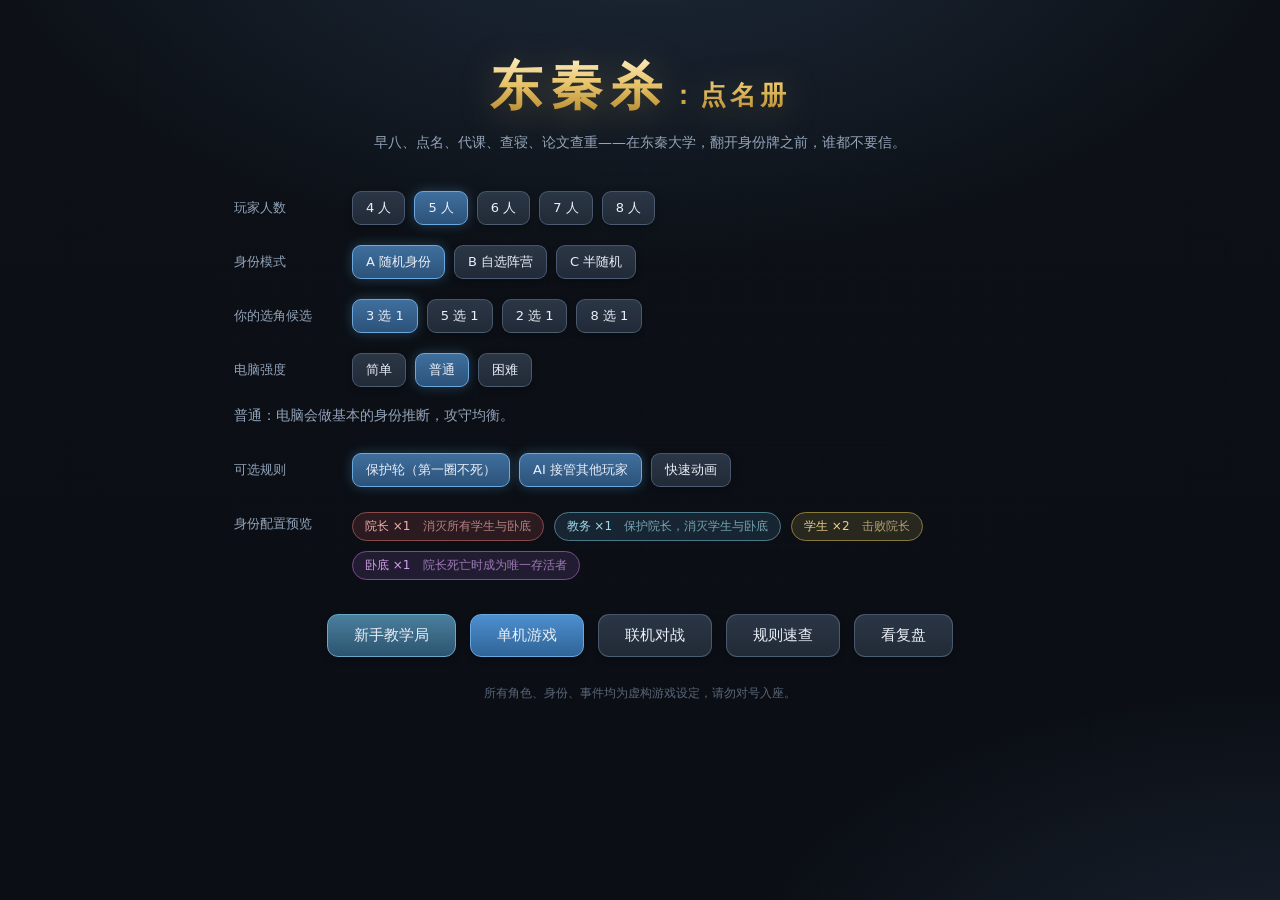
==== commit 8c91fa3c: "Add files via upload" ====
--- a/东秦杀-mobile.html
+++ b/东秦杀-mobile.html
@@ -448,6 +448,34 @@
 #over-body{font-size:14px;line-height:2;color:var(--text);}
 #over-body .ov-line{margin-bottom:5px;}
 #over-body .ov-win{color:var(--green);font-weight:700;}
+#over-body .ov-sec{margin:20px 0 9px;color:var(--dim);font-size:13px;letter-spacing:3px;}
+
+/* ---- 赛后评分 / MVP ---- */
+.ov-mvp{display:inline-flex;align-items:center;gap:14px;margin:18px auto 4px;
+  padding:12px 24px;border-radius:14px;
+  background:linear-gradient(180deg,rgba(232,196,106,.16),rgba(40,32,14,.5));
+  border:2px solid var(--gold);box-shadow:0 0 30px rgba(232,196,106,.25);}
+.ov-mvp.me{box-shadow:0 0 44px rgba(232,196,106,.5);}
+.ov-mvp .mvp-badge{font-size:13px;font-weight:900;letter-spacing:3px;color:#2a2008;
+  background:linear-gradient(180deg,#f0d089,#d8ac48);padding:3px 12px;border-radius:20px;}
+.ov-mvp .mvp-who{font-size:19px;font-weight:800;letter-spacing:1px;color:#fff;}
+.ov-mvp .mvp-score{font-size:15px;color:var(--gold);font-weight:700;
+  font-variant-numeric:tabular-nums;}
+.ov-mvp .mvp-you{font-size:13px;color:var(--green);font-weight:700;}
+
+.score-table{width:100%;border-collapse:collapse;font-size:13px;margin-top:4px;}
+.score-table th,.score-table td{border:1px solid var(--line);padding:6px 8px;text-align:center;}
+.score-table th{background:rgba(120,150,190,.1);color:var(--dim);font-weight:600;font-size:12px;}
+.score-table td:nth-child(2),.score-table th:nth-child(2){text-align:left;}
+.score-table tr.me{background:rgba(90,168,224,.09);}
+.score-table tr.won td{color:#cfe8d8;}
+.score-table tr.mvp{background:rgba(232,196,106,.14);}
+.score-table tr.mvp td{color:var(--gold);font-weight:700;}
+.score-table td.sc{font-size:15px;font-variant-numeric:tabular-nums;}
+.score-table td .w{color:var(--green);font-weight:700;}
+.score-table td.dean{color:var(--gold);} .score-table td.staff{color:var(--blue);}
+.score-table td.mole{color:var(--purple);}
+.score-note{margin-top:9px;font-size:11.5px;color:var(--dim);line-height:1.9;}
 
 /* ---------------- Toast ---------------- */
 #toast-layer{position:fixed;left:50%;top:70px;transform:translateX(-50%);z-index:200;pointer-events:none;}
@@ -503,6 +531,38 @@
 .fx-ci-row .v{flex:1;color:#dde6f2;}
 .fx-ci-row .v.hl{color:#ffd98a;font-weight:700;}
 .fx-ci-row.lim .v{color:#93a3b8;font-size:12px;line-height:1.6;}
+/* ---------------- 新手教学提示卡 ----------------
+   它原来是屏幕最顶上一条通栏细边 —— 太容易被当成装饰无视掉。
+   现在是一张浮在手牌上方的大卡片：圆角、亮边、外发光、入场动画，外加一个「教学」角标。
+   （字号/行高必须在 .tut-text 上重新写一遍：文件下方还有一条给引导弹窗用的
+     .tut-text{font-size:13.5px;line-height:2}，那条会直接命中这里的 .tut-text。） */
+#tutorial-bar{
+  display:flex;align-items:center;gap:12px;flex-wrap:wrap;
+  /* 收窄居中：通栏的话文字和按钮之间会空出一大片，看着还是"一条"而不是"一张卡"。
+     宽度和手牌区对齐（手牌也是居中排的）。 */
+  max-width:860px;margin:0 auto 10px;padding:14px 18px;border-radius:14px;
+  background:linear-gradient(180deg,#25455f,#16293b);
+  border:1px solid rgba(126,198,255,.8);
+  box-shadow:0 0 0 1px rgba(126,198,255,.14), 0 10px 30px rgba(0,0,0,.55),
+             0 0 28px rgba(90,168,224,.3);
+  font-size:14.5px;line-height:1.75;color:#dce8f6;
+  animation:tutIn .3s cubic-bezier(.2,.9,.3,1.25);
+}
+#tutorial-bar.hide{display:none;}
+@keyframes tutIn{from{opacity:0;transform:translateY(12px) scale(.97);}to{opacity:1;transform:none;}}
+#tutorial-bar .tut-badge{
+  flex:none;padding:3px 11px;border-radius:20px;font-size:12px;font-weight:800;letter-spacing:2px;
+  color:#0d1a26;background:linear-gradient(180deg,#93d3ff,#4fa3dd);
+  box-shadow:0 0 14px rgba(120,190,255,.55);
+}
+#tutorial-bar .tut-icon{flex:none;font-size:20px;}
+#tutorial-bar .tut-text{flex:1;min-width:0;font-size:14.5px;line-height:1.75;color:#dce8f6;}
+#tutorial-bar .tut-text b{color:var(--gold);font-weight:800;}
+#tutorial-bar .tut-actions{flex:none;display:flex;gap:8px;margin-left:auto;}
+#tutorial-bar button{flex:none;}
+button.tut{background:linear-gradient(180deg,#4a7f9e,#2c546f);border-color:#6aa8c8;}
+button.tut:hover{background:linear-gradient(180deg,#5a91b0,#356078);}
+
 /* ---------------- 房主掉线条 ---------------- */
 #host-gone-bar{display:flex;align-items:center;gap:12px;flex-wrap:wrap;
   padding:8px 14px;background:linear-gradient(180deg,#3a2418,#2a1a12);
@@ -936,6 +996,15 @@
   .bid{ font-size:11.5px; padding:1px 7px; }
   #phase-label{ font-size:10.5px; padding:3px 9px; }
   button.mini{ padding:6px 9px; font-size:11.5px; border-radius:8px; }
+
+  /* 教学卡片：窄屏上让正文独占一行。
+     不这么做的话角标 + 图标 + 两个按钮会全挤在第一行，正文只剩一百多像素宽，
+     被折成四五行短句 —— 反而更难读。第一行放角标和按钮，正文整行铺开。 */
+  #tutorial-bar{ padding:12px 14px; gap:8px 10px; font-size:13.5px; border-radius:12px; }
+  #tutorial-bar .tut-text{ flex:1 1 100%; order:2; font-size:13.5px; line-height:1.7; }
+  #tutorial-bar .tut-actions{ order:1; margin-left:auto; }
+  #tutorial-bar .tut-icon{ font-size:17px; }
+  #tutorial-bar .tut-badge{ font-size:11px; padding:2px 9px; letter-spacing:1px; }
 
   /* 棋盘改为纵向：座位条 → 出牌区 */
   #board{ flex-direction:column; }
@@ -1163,6 +1232,16 @@
       </div>
 
       <div class="form-row">
+        <label>电脑强度</label>
+        <div class="btn-group" id="pick-ai">
+          <button data-ai="easy">简单</button>
+          <button data-ai="normal" class="on">普通</button>
+          <button data-ai="hard">困难</button>
+        </div>
+      </div>
+      <p class="hint ai-hint" id="ai-hint">普通：电脑会做基本的身份推断，攻守均衡。</p>
+
+      <div class="form-row">
         <label>可选规则</label>
         <div class="btn-group" id="pick-opt">
           <button data-opt="protect" class="toggle on">保护轮（第一圈不死）</button>
@@ -1177,6 +1256,7 @@
       </div>
 
       <div class="start-actions">
+        <button id="btn-tutorial" class="tut big">新手教学局</button>
         <button id="btn-start" class="primary big">单机游戏</button>
         <button id="btn-net" class="big">联机对战</button>
         <button id="btn-rules" class="big">规则速查</button>
@@ -1264,6 +1344,19 @@
     </main>
 
     <footer id="bottom">
+      <!-- 新手教学提示卡。
+           放在**手牌正上方**、做成一张有边框和光晕的大卡片，而不是屏幕最顶上那条细边 ——
+           细边太容易被无视，而新手这会儿眼睛正好在手牌这一带。
+           #bottom 是 flex:none，所以卡片撑开时被压的是上面的棋盘，手牌不会被挤走。 -->
+      <div id="tutorial-bar" class="hide">
+        <span class="tut-badge">教学</span>
+        <span class="tut-icon">💡</span>
+        <span class="tut-text"></span>
+        <span class="tut-actions">
+          <button id="tut-next" class="mini">知道了</button>
+          <button id="tut-exit" class="mini">退出教学</button>
+        </span>
+      </div>
       <!-- 选目标时的操作条（点棋盘选人，这里出「确定 / 取消 / 列表选择」） -->
       <div id="target-bar" class="hide"></div>
       <!-- 旁观席专用条 -->
@@ -1293,7 +1386,8 @@
       <div id="over-body"></div>
       <div class="start-actions">
         <button id="btn-again" class="primary big">再来一局</button>
-        <button id="btn-save-replay" class="big">保存这局复盘</button>
+        <button id="btn-save-replay" class="big">保存复盘</button>
+        <button id="btn-share-replay" class="big">导出分享版</button>
       </div>
     </div>
   </div>
@@ -1643,7 +1737,7 @@
   '突击查寝': { target:'所有其他角色', dist:'—', effect:'每名目标须打出 1 张"代课"，否则受到 1 点伤害。',
     limit:'雨衣可免疫；逐个结算。', order:'同上，响应牌改为代课。' },
   '辅导员签字': { target:'一张正在生效的牌', dist:'—', effect:'抵消该牌的效果。',
-    limit:'**时机**：普通事件牌在使用时问；群体牌（随堂测验 / 突击查寝）对**每个目标分别**问一次，抵消某一个目标不影响其他人；延时牌（手机没电 / 饭卡没钱 / 论文查重）要等到回合开始查考勤、真正生效时才问，放置时不问。不能抵消已结算完毕的牌；可被另一张辅导员签字再抵消（对抗链最多 3 层）；基本牌与装备牌本身不能抵消。',
+    limit:'**时机**：普通事件牌在使用时问；群体牌（随堂测验 / 突击查寝）对**每个目标分别**问一次，抵消某一个目标不影响其他人；延时牌（手机没电 / 饭卡没钱 / 论文查重）要等到回合开始查考勤、**翻开抽签牌之前**问，放置时不问（跟闪电一样：翻开了就只剩改判窗口）。不能抵消已结算完毕的牌；可被另一张辅导员签字再抵消（对抗链最多 3 层）；基本牌与装备牌本身不能抵消。',
     order:'①在目标牌生效的窗口声明 →②指定被抵消牌 →③若被再抵消则原牌继续结算 →④入弃牌堆。' },
   '点名接力': { target:'一名装备了武器的其他角色', dist:'—', effect:'令其对指定角色使用"上课点名"；若不执行，你获得其武器。',
     limit:'目标无武器时不能指定；手中没有"上课点名"时视为无法执行。', order:'①指定目标与第三者 →②响应窗口 →③执行或拒绝 →④拒绝则武器转移。' },
@@ -1659,7 +1753,8 @@
   '饭卡没钱': { target:'距离 1 以内的一名其他角色', dist:'≤1', effect:'置于其通知栏；查考勤抽签牌若不为 ♣ 则跳过摸牌阶段（机制等同兵粮寸断）。',
     limit:'距离 >1 不能指定。', order:'同【手机没电】。' },
   '论文查重': { target:'自己', dist:'—', effect:'置于自己通知栏；查考勤抽签牌为 ♠2–♠9 时受到 3 点雷电伤害，否则移动到下家通知栏。',
-    limit:'命中概率 25/160 = 15.6%；移动不算"使用"，不触发成为目标类技能。', order:'①置于自己通知栏 →②查考勤判定 →③命中受伤 或 移交下家。' },
+    limit:'命中概率 25/160 = 15.6%；移动不算"使用"，不触发成为目标类技能；被辅导员签字抵消时**不做判定、直接移交下家**（跟闪电一样：它不是"消失"，是"转移"）。',
+    order:'①置于自己通知栏 →②查考勤先问辅导员签字 →③没人抵消才翻抽签牌 →④命中受伤，本牌入弃牌堆；否则移交下一位存活角色 →⑤被抵消则不翻牌、不判定，直接移交下一位存活角色。' },
   '点名册': { target:'装备到武器栏', dist:'攻击范围 1', effect:'出牌阶段你可以使用任意张点名类牌。',
     limit:'解除的是整个点名类（上课点名 / 公开处刑 / 雷同警告）的每回合 1 张上限。', order:'装备后持续生效。' },
   '激光笔': { target:'装备到武器栏', dist:'攻击范围 2', effect:'点名类牌指定异性角色为目标后，可令其弃 1 张手牌或让你摸 1 张。',
@@ -2266,11 +2361,32 @@
   return v;
 }
 
+/* ---------------- 电脑强度 ----------------
+ * 三档**只调参数，不换决策逻辑**：
+ *   noise     评分里的随机项幅度。越大越常做出"次优选择"。
+ *   inference 身份推断的权重。0.35 = 只看出个大概，1.7 = 精算。
+ *   mistake   出牌阶段"低级错误"的概率：跳过最优解，甚至直接过。
+ *   blunder   响应窗口"漏时机"的概率：该打代课/辅导员签字时没打。
+ *
+ * 注意"不打自己人"**不随难度变化**（见下面的 threat 包装）——
+ * 那是基本能力，不是难度；简单档要是会打队友就成了"坏掉"而不是"简单"。
+ */
+const LEVELS = {
+  easy:   { key:'easy',   name:'简单', noise:46, inference:0.35, mistake:0.30, blunder:0.22 },
+  normal: { key:'normal', name:'普通', noise:10, inference:1.00, mistake:0.07, blunder:0.05 },
+  hard:   { key:'hard',   name:'困难', noise:3,  inference:1.70, mistake:0.00, blunder:0.00 }
+};
+let aiLevel = 'normal';
+function lv(){ return LEVELS[aiLevel] || LEVELS.normal; }
+function setLevel(k){ aiLevel = LEVELS[k] ? k : 'normal'; return aiLevel; }
+/** 评分用的随机项（幅度由难度决定） */
+function J(){ return Math.random() * lv().noise; }
+
 /* ---------------- 简易身份推断 ---------------- */
 function aliveCount(id){ return G.players.filter(p => p.alive && p.identity === id).length; }
 
 /** 仇恨度：越高越想打他（-100 = 绝对不打） */
-function threat(ai, t){
+function threatRaw(ai, t){
   if (t === ai || !t.alive) return -100;
   const me = ai.identity, him = t.identity;
   const known = t.revealed || him === 'dean';   // 死亡揭示 / 院长公开
@@ -2316,13 +2432,24 @@
   if (known && him === 'staff') return (sta > stu) ? 70 : -60;
   return 30;
 }
+/**
+ * 对外用的威胁度：按难度缩放"身份推断"的强度。
+ * 已知队友（raw <= -60，比如院方对公开的院长、对已揭示的同阵营）**不缩放** ——
+ * "不打自己人"是基本能力，不该随难度变化。
+ */
+function threat(ai, t){
+  const raw = threatRaw(ai, t);
+  const w = lv().inference;
+  if (w === 1 || raw <= -60) return raw;
+  return Math.round(raw * w);
+}
 function isFriend(ai, t){ return threat(ai, t) < -20; }
 
 /* ---------------- 选择目标 ---------------- */
 function pickBestTarget(ai, cands){
   let best = null, bestScore = -999;
   for (const t of cands){
-    const s = threat(ai, t) + Math.random() * 18 - (t.hp <= 1 ? 6 : 0);
+    const s = threat(ai, t) + J() * 1.8 - (t.hp <= 1 ? 6 : 0);
     if (s > bestScore){ bestScore = s; best = t; }
   }
   return best;
@@ -2467,7 +2594,7 @@
       chosen = [best];
     }
     const lenBonus = card.type === 'delayed' ? -8 : 0;
-    acts.push({ action:{ type:'card', card, targets: chosen }, score: scoreCard(me, card, chosen) + lenBonus + Math.random()*10 });
+    acts.push({ action:{ type:'card', card, targets: chosen }, score: scoreCard(me, card, chosen) + lenBonus + J() });
   }
   // 武器转化技：电风扇 / 粉笔
   for (const s of req.skills){
@@ -2487,7 +2614,7 @@
     if (!tg.length) continue;
     const best = pickBestTarget(me, tg);
     acts.push({ action:{ type:'virtual', cost, asName, dmg, suit, rank, targets:[best] },
-      score: 72 + threat(me, best) * 0.3 + Math.random() * 8 });
+      score: 72 + threat(me, best) * 0.3 + J() * 0.8 });
   }
   // 普通技能
   for (const s of req.skills){
@@ -2508,10 +2635,20 @@
       chosen = chosen.filter(Boolean);
       if (!chosen.length) continue;
     }
-    acts.push({ action:{ type:'skill', skill:s, targets: chosen }, score: scoreSkill(me, s, chosen) + Math.random()*8 });
+    acts.push({ action:{ type:'skill', skill:s, targets: chosen }, score: scoreSkill(me, s, chosen) + J() * 0.8 });
   }
   if (!acts.length) return { action:{ type:'end' } };
   acts.sort((a,b) => b.score - a.score);
+
+  // 难度：简单档偶尔"低级失误" —— 一半概率干脆结束阶段，一半概率
+  // 从前几个候选里随便挑一个（而不是分最高的那个）。
+  // 这是新手最典型的两类失误，比"随机乱打"更像真人。
+  const L = lv();
+  if (L.mistake > 0 && Math.random() < L.mistake){
+    if (Math.random() < 0.5) return { action:{ type:'end' } };
+    return acts[Math.floor(Math.random() * Math.min(acts.length, 4))];
+  }
+
   const top = acts[0];
   if (top.score < 34) return { action:{ type:'end' } };
   return top;
@@ -2548,6 +2685,12 @@
     }
     return { option:'no' };
   }
+
+  // 难度：简单档会"漏时机" —— 该打代课/辅导员签字/发动触发技的时候没打出来。
+  // 放在濒死处理**之后**：跳过自救等于直接送死，那不像"简单"而像"坏掉"。
+  const L = lv();
+  if (L.blunder > 0 && opts.includes('no') && Math.random() < L.blunder) return { option:'no' };
+
   // 代课
   if (opts.includes('card') && label.includes('打出代课')) return { option:'card' };
   if (opts.includes('skill_popi')) return { option:'skill_popi' };
@@ -2659,6 +2802,8 @@
 function pickTarget(me, cands){ return pickBestTarget(me, cands); }
 
 window.AI = { decide, pickShown, pickTarget, threat, cardValue, isFriend,
+  // 电脑强度（'easy' | 'normal' | 'hard'）
+  setLevel, getLevel: () => aiLevel, LEVELS,
   // 测试钩子：AI 是靠正则从**中文提示语**里抠玩家名字的，
   // 改了 engine.js 的文案就可能静默失效。暴露出来让自测能钉住这个耦合。
   _parseTargetName: parseTargetName, _parseDyingTarget: parseDyingTarget };
@@ -2707,6 +2852,18 @@
   if (window.UI && UI.pushLog) UI.pushLog(text, cls);
 }
 function logBig(t){ log(t, 'big'); }
+
+/* ---------------- 赛后评分用的埋点 ----------------
+ * 只记"做的事"，不记身份 —— 评分和 MVP 要奖励打得好的人，
+ * 而不是"抽到好身份的人"。 */
+function noteStat(seat, key, n){
+  if (!G.stats) G.stats = {};
+  const s = G.stats[seat] || (G.stats[seat] = { dmg:0, kills:0, saves:0, heals:0, skills:0 });
+  s[key] = (s[key] || 0) + (n === undefined ? 1 : n);
+}
+function statOf(seat){
+  return (G.stats && G.stats[seat]) || { dmg:0, kills:0, saves:0, heals:0, skills:0 };
+}
 function toast(t, cls){ if (window.UI && UI.toast) UI.toast(t, cls); }
 function rand(n){ return Math.floor(Math.random()*n); }
 function shuffle(a){ for (let i=a.length-1;i>0;i--){ const j=rand(i+1); [a[i],a[j]]=[a[j],a[i]]; } return a; }
@@ -2728,7 +2885,13 @@
 /* ---------------- 技能判定 ---------------- */
 function hasSkill(p, name){ return p.char && p.char.skills.some(s => s.name === name); }
 function skillUsed(p, name){ return p.skillsUsedThisTurn && p.skillsUsedThisTurn[name]; }
-function markSkillUsed(p, name){ p.skillsUsedThisTurn[name] = true; }
+function markSkillUsed(p, name){
+  // 同一个技能一回合内可能被标记两次（playPhase 里两份名单有重叠），
+  // 提前返回既保证幂等，也避免赛后评分把技能次数算重
+  if (p.skillsUsedThisTurn && p.skillsUsedThisTurn[name]) return;
+  p.skillsUsedThisTurn[name] = true;
+  noteStat(p.seat, 'skills', 1);
+}
 
 /* 【炫富】改成**每轮**限一次（原来是每回合一次）。
    弃 1 张牌就能取消任意一张针对你的牌，在多人局里一回合一次太强了。
@@ -2928,6 +3091,7 @@
   if (source && source !== target){
     if (source.alive) source.damageDealtThisTurn = (source.damageDealtThisTurn||0) + dmg;
     G.harmLog.push({ s: source.seat, t: target.seat, a: dmg, type: type });
+    noteStat(source.seat, 'dmg', dmg);          // 赛后评分：实际打出的伤害
   }
 
   // 濒死
@@ -2953,10 +3117,12 @@
   }
 }
 
-async function heal(target, amount, reason){
+async function heal(target, amount, reason, by){
   if (!target.alive) return;
   const before = target.hp;
   target.hp = Math.min(target.maxHp, target.hp + amount);
+  // 赛后评分：治疗**他人**才算（自己喝请假条不算贡献）
+  if (by && by !== target && target.hp > before) noteStat(by.seat, 'heals', target.hp - before);
   if (target.hp > before){
     log(target.name + ' 回复 ' + (target.hp - before) + ' 点体力（' + target.hp + '/' + target.maxHp + '）', 'heal');
     if (window.FX){ FX.floatText(target.seat, '+' + (target.hp - before), 'heal'); FX.sfx('heal'); }
@@ -3024,7 +3190,7 @@
         if (sel.cards && sel.cards.length){
           discardFromHand(helper, sel.cards);
           noteRescue(helper, dying);
-          await heal(dying, 1, '鼓励');
+          await heal(dying, 1, '鼓励', helper);
         }
         continue;
       }
@@ -3034,7 +3200,7 @@
       removeFromHand(helper, sel.cards); toDiscard(sel.cards);
       log(helper.name + ' 使用 ' + cardText(sel.cards[0]) + ' 救援 ' + dying.name, 'heal');
       noteRescue(helper, dying);
-      await heal(dying, 1, 'rescue');
+      await heal(dying, 1, 'rescue', helper);
       continue;
     }
     // 本人自救
@@ -3060,11 +3226,15 @@
   }
 }
 
-/** 记一笔"谁救了院长"。院方阵营的 AI 靠它判断某人更像教务，从而少打他。 */
+/**
+ * 记一笔救援。
+ *   · 院长的救援另记进 G.rescueLog —— 院方 AI 靠它判断"某人更像教务"，从而少打他
+ *   · 所有救援都记进评分统计（救谁是贡献，跟身份无关）
+ */
 function noteRescue(helper, dying){
-  if (!helper || !dying) return;
-  if (dying.identity !== 'dean') return;      // 只记救院长（规则书里院长是院方唯一公开身份）
-  if (helper === dying) return;               // 自救不算
+  if (!helper || !dying || helper === dying) return;   // 自救不算
+  noteStat(helper.seat, 'saves', 1);
+  if (dying.identity !== 'dean') return;
   if (!G.rescueLog) G.rescueLog = {};
   G.rescueLog[helper.seat] = (G.rescueLog[helper.seat] || 0) + 1;
 }
@@ -3073,6 +3243,12 @@
 async function killPlayer(p, source){
   p.alive = false;
   p.revealed = true;
+  // 赛后评分：击杀只算"别人的人头"（自爆/无来源不算）
+  if (source && source !== p && source.alive !== false){
+    noteStat(source.seat, 'kills', 1);
+    if (!G.killLog) G.killLog = [];
+    G.killLog.push({ killer: source.seat, victim: p.seat });
+  }
   logBig('☠ ' + p.name + ' 死亡，身份揭示：' + IDENTITIES[p.identity].name);
   if (window.FX) await FX.death(p);
   // 牌全部进弃牌堆
@@ -3120,6 +3296,54 @@
   const bad = students.concat(moles).filter(p => p.alive);
   if (bad.length === 0){ endGame('dean', '学生与卧底全部出局，院长存活'); return; }
 }
+/* ---------------- 赛后评分 ----------------
+ * 只奖励"做的事"，不奖励"抽到什么身份" —— 身份输赢已经由阵营分体现了，
+ * 这里比的是"这一局谁打得漂亮"。所以一个打得很凶但输掉的学生，
+ * 完全可以拿到比躺赢的教务更高的分。 */
+const SCORE_RULE = [
+  { key:'dmg',    label:'造成伤害', per:3,  unit:'点' },
+  { key:'kills',  label:'击杀',     per:15, unit:'个' },
+  { key:'saves',  label:'救援濒死', per:12, unit:'次' },
+  { key:'heals',  label:'治疗他人', per:4,  unit:'点' },
+  { key:'skills', label:'发动技能', per:2,  unit:'次', cap:20 }
+];
+const SCORE_WIN = 30, SCORE_DRAW = 10, SCORE_ALIVE = 8;
+
+function buildScoreboard(winner){
+  const rows = G.players.map(p => {
+    const st = statOf(p.seat);
+    const win = !!(winner &&
+      ((winner === 'dean' && (p.identity === 'dean' || p.identity === 'staff')) ||
+       (winner === 'student' && p.identity === 'student') ||
+       (winner === 'mole' && p.identity === 'mole')));
+    const parts = [];
+    let score = 0;
+    if (win){ score += SCORE_WIN; parts.push({ label:'阵营胜利', v:SCORE_WIN }); }
+    else if (!winner){ score += SCORE_DRAW; parts.push({ label:'平局', v:SCORE_DRAW }); }
+    SCORE_RULE.forEach(r => {
+      let v = (st[r.key] || 0) * r.per;
+      if (r.cap) v = Math.min(v, r.cap);
+      if (v > 0){ score += v; parts.push({ label:r.label, v:v }); }
+    });
+    if (p.alive){ score += SCORE_ALIVE; parts.push({ label:'存活到终局', v:SCORE_ALIVE }); }
+    return { seat:p.seat, name:p.name, charTitle:(p.char ? p.char.title : ''),
+             identity:p.identity, alive:!!p.alive, win:win,
+             stats:st, score:score, parts:parts };
+  });
+  // MVP：总分最高；并列时比击杀 → 再比伤害 → 再比座位号（小的优先）
+  let mvp = null;
+  for (const r of rows){
+    if (!mvp){ mvp = r; continue; }
+    if (r.score > mvp.score) mvp = r;
+    else if (r.score === mvp.score){
+      if (r.stats.kills !== mvp.stats.kills) { if (r.stats.kills > mvp.stats.kills) mvp = r; }
+      else if (r.stats.dmg > mvp.stats.dmg) mvp = r;
+    }
+  }
+  if (mvp && mvp.score <= 0) mvp = null;      // 一分没得就别评了
+  return { winner: winner, rows: rows, mvpSeat: mvp ? mvp.seat : -1 };
+}
+
 function endGame(winner, reason){
   if (G.over) return;
   G.over = true;
@@ -3131,9 +3355,10 @@
     else if (winner === 'student') humanWin = (human.identity === 'student');
     else if (winner === 'mole') humanWin = (human.identity === 'mole');
   }
+  G.scoreboard = buildScoreboard(winner);
   logBig('游戏结束：' + (winner ? IDENTITIES[winner].name + '阵营胜利' : '平局') + '（' + reason + '）');
   if (window.FX) FX.gameEnd(humanWin);
-  if (window.UI && UI.showOver) UI.showOver(winner, reason, humanWin);
+  if (window.UI && UI.showOver) UI.showOver(winner, reason, humanWin, G.scoreboard);
 }
 
 /* =========================================================
@@ -3420,8 +3645,8 @@
 
   // 辅导员签字：**只在牌真正起作用的那一刻**才能被抵消。
   //   · 普通事件牌 → 就是现在（作用时）
-  //   · 延时牌（手机没电/饭卡没钱/论文查重）→ 等到回合开始查考勤、真正生效时才问，
-  //     放置的时候不开放（见 judgePhase）
+  //   · 延时牌（手机没电/饭卡没钱/论文查重）→ 等到回合开始查考勤、**翻开抽签牌之前**问，
+  //     放置的时候不开放（见 judgePhase）。跟闪电一样：翻开了就只剩改判窗口，不能再补。
   //   · 群体牌（随堂测验/突击查寝）→ 在 resolveAoe 里对**每个目标**单独问
   const isAoe = (card.kind === 'aoeAttack');
   if (card.type === 'event' && card.kind !== 'nullify' && !isAoe){
@@ -3454,7 +3679,7 @@
     case 'aoeAttack':    await resolveAoe(user, card); break;
     case 'relay':        await resolveRelay(user, live[0]); break;
     case 'harvest':      await resolveHarvest(user); break;
-    case 'massHeal':     for (const p of alivePlayers()) await heal(p, 1, '放假通知'); break;
+    case 'massHeal':     for (const p of alivePlayers()) await heal(p, 1, '放假通知', user); break;
     case 'fireTalk':     await resolveFireTalk(user, live[0]); break;
     case 'chain':        await resolveChain(user, live); break;
     case 'delayPlay':    placeDelayed(live[0], card); finishUse(user, card); return;
@@ -3977,7 +4202,7 @@
     // 是奶扣【治愈】（要弃一张牌才能回复 1 点）的严格上位替代。
     const t = targets[0];
     if (!t || t === p) return;
-    await heal(t, 1, '共情');
+    await heal(t, 1, '共情', p);
     await drawCards(p, 1, '共情');
   },
   /* R-08 */
@@ -3987,7 +4212,7 @@
     const sel = await Ask(p, { kind:'selectCards', prompt:'【透析】弃置两张牌', from:'any', min:2, max:2 });
     if (!sel.cards || sel.cards.length < 2) return;
     payCards(p, sel.cards);
-    await heal(t, 1, '透析');
+    await heal(t, 1, '透析', p);
     await drawCards(t, 1, '透析');
   },
   /* R-09 */
@@ -4105,7 +4330,7 @@
     const sel = await Ask(p, { kind:'selectCards', prompt:'【治愈】弃置一张牌', from:'any', min:1, max:1 });
     if (!sel.cards || !sel.cards.length) return;
     payCards(p, sel.cards);
-    await heal(t, 1, '治愈');
+    await heal(t, 1, '治愈', p);
   },
   /* R-18 */
   async 鸽王(p, targets){
@@ -4231,6 +4456,25 @@
   await sleep(420);            // 回合之间留白，避免"刚看完就换人"
 }
 
+/**
+ * 【论文查重】传给下一位存活角色。
+ *
+ * 两条路都走这里：判定没命中，和判定被辅导员签字抵消 ——
+ * 两者都等于"这次没劈中"，而这张牌的身份就是热土豆，没劈中就得传下去。
+ *
+ * 规则书 6.5 说得明确：这个"移动"**不是"使用"** ——
+ * 不触发"成为目标"类技能、不进响应窗口、也不能被再一张辅导员签字抵消。
+ */
+function passZhuancha(from, card, why){
+  const alive = alivePlayers();
+  const i = alive.indexOf(from);
+  const next = alive[(i + 1) % alive.length];
+  if (next && next !== from){
+    next.judge.push(card);
+    log((why ? why + '：' : '') + '论文查重移动到 ' + next.name + ' 的通知栏', 'sys');
+  } else toDiscard([card]);
+}
+
 async function judgePhase(p){
   // 断网标记
   if (p.marks.net > 0){
@@ -4249,13 +4493,22 @@
   while (p.judge.length){
     if (!p.alive) return;
     const card = p.judge[p.judge.length - 1];   // 后进先出
-    // 延时牌**真正生效的时刻就是现在** —— 辅导员签字只在这里开放，
-    // 放置的时候不问（规则书原来写的是"放置时也可被无效"，按房规收紧到生效时）
+    // 辅导员签字在**翻开抽签牌之前**问，而不是等看到结果再问 ——
+    // 这就是闪电的规矩：无懈可击必须抢在判定牌翻开之前，翻开了就只剩改判窗口。
+    // （"放置时也开放"那条规则书原来写过，按房规砍掉了，见修订 2。）
+    // 注意问的时候还不知道会不会生效：问完才 drawFromDeck()。这是对的，别调换。
     if (await nullifyCheck(p, card, { judge: true })){
       const ni = p.judge.indexOf(card);
       if (ni >= 0) p.judge.splice(ni, 1);
-      toDiscard([card]);
       log('【' + card.name + '】被辅导员签字抵消，不进行查考勤', 'sys');
+      if (card.name === '论文查重'){
+        // 签字抵消掉的是"受到 3 点雷电伤害"**这一次判定**，不是这张牌本身。
+        // 它的身份是热土豆：没劈中就该传给下家（规则书 5.3 F8'）。
+        // 这里以前和别的延时牌一样直接弃掉 —— 等于把整张牌的存在感抹了。
+        passZhuancha(p, card, '判定被抵消');
+      } else {
+        toDiscard([card]);
+      }
       if (window.UI) UI.render();
       await sleep(200);
       continue;
@@ -4282,14 +4535,8 @@
         toDiscard([card, jc]);
         await damage(p, 3, null, 'thunder');
       } else {
-        const alive = alivePlayers();
-        const i = alive.indexOf(p);
-        const next = alive[(i + 1) % alive.length];
         toDiscard([jc]);
-        if (next && next !== p){
-          next.judge.push(card);
-          log('未命中：论文查重移动到 ' + next.name + ' 的通知栏', 'sys');
-        } else toDiscard([card]);
+        passZhuancha(p, card, '未命中');
       }
     } else {
       toDiscard([card, jc]);
@@ -4478,6 +4725,9 @@
   // 谁救过院长（公开信息，AI 靠它推断"这人更像教务"）
   // 以前 AI 读的是 p._memo.rescue，但 _memo 全项目只读不写，那个判断从来没生效过。
   G.rescueLog = {};
+  // 赛后评分用：每人的 伤害 / 击杀 / 救援 / 治疗 / 技能次数
+  G.stats = {};
+  G.killLog = [];
   const n = opts.count;
   const total = D.CHARACTERS.length;
   // 哪些座位是真人在操作。单机/热座时就是 [0]。
@@ -4699,7 +4949,10 @@
       const idx = (G.turnSeat + i) % G.players.length;
       if (G.players[idx].alive){ next = idx; break; }
     }
-    if (next === G.turnSeat){ G.over = true; checkVictory(); break; }
+    // 只剩一个人活着了，没人可轮 —— 胜负交给 checkVictory 判。
+    // 注意别在这里先写 G.over：checkVictory 和 endGame 开头都有 `if (G.over) return`，
+    // 先写就等于把它们整个跳过，结果是**不弹结算界面**就黑在那里。
+    if (next === G.turnSeat){ checkVictory(); break; }
     const wrapped = next <= G.turnSeat;
     G.turnSeat = next;
     if (G.players.filter(x=>x.alive).length <= 1) { checkVictory(); if (G.over) break; }
@@ -4707,10 +4960,24 @@
       G.round++;
       G.firstRound = false;
       log('===== 第 ' + G.round + ' 轮开始 =====', 'big');
-      if (G.round > 40){ logBig('回合数过多，判定平局'); G.over = true; break; }
-    }
-  }
-  if (!G.over){ G.over = true; checkVictory(); }
+      // 打太久了判平局。这里同样必须走 endGame（它自己会写 G.over 并弹结算）——
+      // 以前是先写 G.over，于是 endGame 直接在门口返回：一局磨到 40 轮之后
+      // 界面就那么停在棋盘上，既没结算也没法继续。
+      if (G.round > 40){ endGame(null, '回合数过多，判定平局'); break; }
+    }
+  }
+  // 收尾。循环有两种退出方式：这局真的打完了，或者 G.gen 变了（有人开了新的一局）。
+  // 后一种情况下本局已经作废，**绝不能**再去动 G —— 那会把刚开的新局标成已结束，
+  // 表现是新局一进去就"游戏结束"、什么都点不动。
+  // 触发场景很日常：一局还没跑完（比如正好轮到电脑）就点「再来一局」或「新手教学局」。
+  //
+  // 还留在这里则说明循环没停在"已分出胜负"上（某个 break 漏设了 G.over）：
+  // 先让 checkVictory 判，判不出来就当平局收尾 —— 无论如何都得有个结算界面。
+  // 注意别自己先写 G.over：checkVictory / endGame 开头都有 `if (G.over) return`。
+  if (G.gen === myGen && !G.over){
+    checkVictory();
+    if (!G.over) endGame(null, '对局结束');
+  }
 }
 
 window.Engine = {
@@ -4722,8 +4989,10 @@
   assignRole, finalizeRoles, pendingRoleSeats, dealInitialHands,
   // 身份轮抽（模式 B）
   assignIdentity, advanceIdentityDraft, pendingIdentitySeats, identityPoolLeft,
+  // 赛后评分（供自测与扩展使用）
+  buildScoreboard, SCORE_RULE,
   // 供自检与扩展使用
-  isImmuneByCard, canUseAttack, allZoneCards, countPayable
+  isImmuneByCard, canUseAttack, allZoneCards, countPayable, judgePhase
 };
 })();
 
@@ -4780,6 +5049,7 @@
  *           onConfirm(chosen), onCancel()}
  */
 function beginTargeting(opts){
+  if (window.Tutorial) Tutorial.notify('targeting', {});
   targeting = Object.assign({ min:1, max:1, chosen:[] }, opts);
   if (!targeting.cands || !targeting.cands.length){ targeting = null; return false; }
   // 只有一个合法目标且只要 1 个：直接选中，省一次点击
@@ -5396,6 +5666,7 @@
 let pendingResolve = null;
 
 UI.askHuman = function(req){
+  if (window.Tutorial) Tutorial.notify('ask', { req: req });
   return new Promise(resolve => {
     const done = r => {
       if (pendingResolve === done) pendingResolve = null;
@@ -5685,24 +5956,104 @@
   setTimeout(() => { if (layer.contains(box)) closeModal(); }, wait);
 };
 
+/* ---------------- 本机战绩（存在浏览器里，跨局累计） ---------------- */
+const RECORD_KEY = 'dqk_record';
+function readRecord(){
+  const d = { games:0, wins:0, mvps:0, best:0 };
+  try { return Object.assign(d, JSON.parse(localStorage.getItem(RECORD_KEY) || '{}')); }
+  catch (e){ return d; }
+}
+/** 记一笔本机战绩。旁观席（humanSeat < 0）不算。 */
+function recordResult(humanWin, board){
+  if (G.humanSeat < 0) return readRecord();
+  const rec = readRecord();
+  rec.games++;
+  if (humanWin) rec.wins++;
+  if (board && board.mvpSeat === G.humanSeat) rec.mvps++;
+  const mine = board && board.rows.find(r => r.seat === G.humanSeat);
+  if (mine && mine.score > rec.best) rec.best = mine.score;
+  try { localStorage.setItem(RECORD_KEY, JSON.stringify(rec)); } catch (e){ /* 忽略 */ }
+  return rec;
+}
+
 /* ---------------- 结束界面 ---------------- */
-UI.showOver = function(winner, reason, humanWin){
+UI.showOver = function(winner, reason, humanWin, board){
+  if (window.Tutorial) Tutorial.notify('over', {});
   const title = document.getElementById('over-title');
   const body = document.getElementById('over-body');
   title.textContent = humanWin ? '你赢了' : (winner ? '你输了' : '平局');
   title.style.color = humanWin ? '#5ac47e' : '#e05a5a';
-  let html = '<div class="ov-line">' + (winner ? D.IDENTITIES[winner].name + '阵营胜利' : '平局') + '　<span style="color:#8fa0b5">（' + reason + '）</span></div>';
-  html += '<div class="ov-line" style="margin-top:14px;color:#8fa0b5">身份揭示</div>';
+
+  const mySeat = G.humanSeat;
+  // 先记战绩，再渲染（渲染里要显示累计结果）
+  const rec = (mySeat >= 0) ? recordResult(humanWin, board) : readRecord();
+
+  let html = '<div class="ov-line">' +
+    (winner ? D.IDENTITIES[winner].name + '阵营胜利' : '平局') +
+    '　<span style="color:#8fa0b5">（' + reason + '）</span></div>';
+
+  /* ---- MVP ---- */
+  if (board && board.mvpSeat >= 0){
+    const m = board.rows.find(r => r.seat === board.mvpSeat);
+    const mine = (board.mvpSeat === mySeat);
+    html += '<div class="ov-mvp' + (mine ? ' me' : '') + '">' +
+      '<span class="mvp-badge">MVP</span>' +
+      '<span class="mvp-who">' + (m.seat + 1) + ' 号位　' + m.name + '</span>' +
+      '<span class="mvp-score">' + m.score + ' 分</span>' +
+      (mine ? '<span class="mvp-you">就是你 🎉</span>' : '') +
+      '</div>';
+  }
+
+  /* ---- 评分表 ---- */
+  if (board && board.rows){
+    html += '<div class="ov-sec">评分</div>' +
+      '<table class="score-table"><thead><tr>' +
+      '<th>座位</th><th>角色</th><th>身份</th><th>结果</th>' +
+      '<th>伤害</th><th>击杀</th><th>救援</th><th>治疗</th><th>技能</th><th>总分</th>' +
+      '</tr></thead><tbody>';
+    board.rows.forEach(r => {
+      const id = D.IDENTITIES[r.identity] || { name:'?', cls:'' };
+      const cls = [];
+      if (r.seat === board.mvpSeat) cls.push('mvp');
+      if (r.seat === mySeat) cls.push('me');
+      if (r.win) cls.push('won');
+      html += '<tr class="' + cls.join(' ') + '">' +
+        '<td>' + (r.seat + 1) + '</td>' +
+        '<td>' + r.name + '</td>' +
+        '<td class="' + id.cls + '">' + id.name + '</td>' +
+        '<td>' + (r.win ? '<span class="w">胜</span>' : (winner ? '负' : '平')) + '</td>' +
+        '<td>' + r.stats.dmg + '</td>' +
+        '<td>' + r.stats.kills + '</td>' +
+        '<td>' + r.stats.saves + '</td>' +
+        '<td>' + r.stats.heals + '</td>' +
+        '<td>' + r.stats.skills + '</td>' +
+        '<td class="sc">' + r.score + '</td></tr>';
+    });
+    html += '</tbody></table>' +
+      '<p class="score-note">胜利 +30　造成伤害 每点 +3　击杀 +15　救援濒死 +12　' +
+      '治疗他人 每点 +4　发动技能 每次 +2（上限 20）　存活到终局 +8</p>';
+  }
+
+  /* ---- 身份揭示 ---- */
+  html += '<div class="ov-sec">身份揭示</div>';
   G.players.forEach(p => {
     const id = D.IDENTITIES[p.identity];
-    const me = p.seat === G.humanSeat;
+    const me = p.seat === mySeat;
     const win = (winner === 'dean' && (p.identity === 'dean' || p.identity === 'staff')) ||
                 (winner === 'student' && p.identity === 'student') ||
                 (winner === 'mole' && p.identity === 'mole');
     html += '<div class="ov-line' + (win ? ' ov-win' : '') + '">' +
-      (p.seat+1) + ' 号位　' + p.char.name + '（' + p.char.title + '）　' +
+      (p.seat + 1) + ' 号位　' + p.char.name + '（' + p.char.title + '）　' +
       '<b>' + id.name + '</b>　' + (p.alive ? '存活' : '死亡') + (me ? '　← 你' : '') + (win ? '　✔ 胜利' : '') + '</div>';
   });
+
+  /* ---- 本机战绩 ---- */
+  if (mySeat >= 0 && rec.games > 1){
+    html += '<div class="ov-sec">本机战绩</div>' +
+      '<div class="ov-line">共 ' + rec.games + ' 局　胜 <b>' + rec.wins + '</b>　' +
+      'MVP <b>' + rec.mvps + '</b> 次　最高分 <b>' + rec.best + '</b></div>';
+  }
+
   body.innerHTML = html;
   UI.show('over');
 };
@@ -6935,7 +7286,7 @@
 Net.session = null;        // {base, code, peer, token, name, isHost}
 Net.roster = [];           // [{peer, name, spectator, seat, online, self}]
 Net.mySeat = -1;           // 客户端自己坐哪（旁观 = -1）
-Net.config = { count: 5, deal: 3, mode: 'A', protect: true, hostPlays: true };
+Net.config = { count: 5, deal: 3, mode: 'A', protect: true, hostPlays: true, aiLevel: 'normal' };
 Net.lastResult = null;
 
 Net.isOnline = function(){ return !!(Net.session && Net.transport && Net.transport.running); };
@@ -7170,6 +7521,13 @@
           }).join('') +
         '</div></div>' +
         '<p class="hint" id="net-mode-hint">' + modeHint(Net.config.mode) + '</p>' +
+        '<div class="form-row"><label>电脑强度</label><div class="btn-group" id="net-ai">' +
+          [['easy', '简单'], ['normal', '普通'], ['hard', '困难']].map(function (m) {
+            return '<button data-l="' + m[0] + '"' +
+              (Net.config.aiLevel === m[0] ? ' class="on"' : '') + '>' + m[1] + '</button>';
+          }).join('') +
+        '</div></div>' +
+        '<p class="hint">' + Net.aiHint(Net.config.aiLevel) + '</p>' +
         '<div class="btn-group">' +
           '<button id="net-plays" class="toggle ' + (Net.config.hostPlays ? 'on' : '') + '">房主也参战</button>' +
           '<button id="net-protect" class="toggle ' + (Net.config.protect ? 'on' : '') + '">保护轮</button>' +
@@ -7203,6 +7561,12 @@
       broadcastLobby();
     });
   });
+  document.querySelectorAll('#net-ai button').forEach(b => {
+    b.addEventListener('click', () => {
+      Net.setAiLevel(b.dataset.l);      // 电脑跑在房主这边，所以由房主定
+      broadcastLobby();
+    });
+  });
   document.getElementById('net-plays').addEventListener('click', () => {
     Net.config.hostPlays = !Net.config.hostPlays;
     assignSeats();
@@ -7242,6 +7606,7 @@
       count: Net.config.count,
       hostPlays: Net.config.hostPlays,
       protect: Net.config.protect,
+      aiLevel: Net.config.aiLevel,
       roster: Net.roster.map(x => ({
         name: x.name, seat: x.seat, host: !!x.host, online: !!x.online,
         spectator: !!x.spectator, self: x.peer === r.peer
@@ -7389,6 +7754,8 @@
   if (!humans.length){ window.UI.toast('至少要有一个人参战', 'warn'); return; }
   Net.started = true;
   Net.config.count = Math.max(Net.config.count, humans.length);
+  // 电脑跑在房主这边，开局前把强度落实一次
+  Net.setAiLevel(Net.config.aiLevel);
 
   const humanSeats = humans.map(r => r.seat).sort((a, b) => a - b);
   Net.rolePick = {};
@@ -7540,10 +7907,12 @@
   const res = Net.lastResult || { winner: null, reason: '' };
   const identities = G.players.map(p => p.identity);
   const seats = G.players.map(p => p.seat);
+  // 评分板一起发过去 —— 它是全公开的赛后统计，每个客户端都该看到同一份
+  const board = G.scoreboard || null;
   Net.roster.forEach(r => {
     sendTo(r.peer, {
       t: 'over', winner: res.winner, reason: res.reason,
-      seats: seats, identities: identities
+      seats: seats, identities: identities, scoreboard: board
     });
   });
   Net.started = false;
@@ -7891,6 +8260,221 @@
   window.UI.toast('复盘已保存（' + Net.rec.frames.length + ' 帧）', 'good');
 };
 
+/* ---- 导出分享版 HTML ----
+ * 直接把这一局打成一个**自带整个游戏**的 .html：对方点开就能放，
+ * 不用装东西、不用联网、不用"先另存再选文件打开"。
+ *
+ * 做法：把当前页面用的脚本和样式源码抓出来，配上一副干净的 DOM 骨架，
+ * 再塞进复盘数据 + 一段只负责起回放的引导脚本。
+ */
+
+/**
+ * 从页面里找出 js/ 和 css/ 的真实目录。
+ * 不能写死 'js/' —— 页面在子目录下（比如 tools/）会取错，
+ * 部署到子路径时也会出错。从 <script src> / <link href> 反推最稳。
+ */
+function jsBase(){
+  const s = document.querySelector('script[src*="net.js"]');
+  const src = s ? (s.getAttribute('src') || '') : '';
+  const i = src.lastIndexOf('/');
+  return i >= 0 ? src.slice(0, i + 1) : 'js/';       // 'js/' 或 '../js/'
+}
+function cssBase(){
+  const l = document.querySelector('link[href$="style.css"]');
+  const href = l ? (l.getAttribute('href') || '') : '';
+  const i = href.lastIndexOf('/');
+  if (i >= 0) return href.slice(0, i + 1);
+  return jsBase().replace(/js\/$/, '') + 'css/';
+}
+
+/**
+ * 兜底源码包：js/sources.js，由 tools/build-sources.ps1 生成。
+ *
+ * 只为一件事存在 —— 页面是 file:// 打开的。那时浏览器不允许网页读自己的文件，
+ * fetch 直接失败，"导出分享版"就一个字的源码都拿不到。而 <script src> 仍然允许，
+ * 所以把源码另存成一份**能被加载的脚本**，需要时插进来。
+ *
+ * 走 http 时永远不碰它：fetch 读的是真文件，不存在过期问题。
+ * 也就是说它过期只影响"双击 index.html 再导出"这一条路 —— 由测试卡着。
+ */
+let sourcesPromise = null;
+function loadSources(){
+  if (sourcesPromise) return sourcesPromise;
+  sourcesPromise = new Promise((resolve, reject) => {
+    const s = document.createElement('script');
+    s.src = jsBase() + 'sources.js';
+    s.onload = () => {
+      if (window.DQK_SOURCES && window.DQK_SOURCES.js) resolve(window.DQK_SOURCES);
+      else reject(new Error('源码包内容不对'));
+    };
+    s.onerror = () => reject(new Error('加载不到源码包'));
+    (document.head || document.documentElement).appendChild(s);
+  });
+  return sourcesPromise;
+}
+
+/** 抓脚本源码。单文件版（手机版）是内联的，普通版走 fetch，file:// 走源码包。 */
+async function collectJs(){
+  const want = ['data', 'fx', 'ai', 'engine', 'ui', 'net'];
+  const got = {};
+  // 1) 内联脚本：build-mobile.ps1 会写成 /* ===== data.js ===== */ 这种标记
+  document.querySelectorAll('script:not([src])').forEach(s => {
+    const m = /\/\*\s*=====\s*([A-Za-z]+)\.js\s*=====\s*\*\//.exec((s.textContent || '').slice(0, 120));
+    if (m && want.indexOf(m[1]) >= 0 && !got[m[1]]) got[m[1]] = s.textContent;
+  });
+  // 2) 外链脚本：同源 fetch
+  const base = jsBase();
+  for (const n of want){
+    if (got[n]) continue;
+    try {
+      const r = await fetch(base + n + '.js', { cache: 'no-store' });
+      if (r.ok) got[n] = await r.text();
+    } catch (e){ /* file:// 下会失败，交给第 3 步 */ }
+  }
+  // 3) 还是缺 → 页面读不到自己的文件，退回源码包
+  if (want.some(n => !got[n])){
+    const pack = await loadSources().catch(() => null);
+    if (pack) want.forEach(n => { if (!got[n] && pack.js[n]) got[n] = pack.js[n]; });
+  }
+  return got;
+}
+
+async function collectCss(){
+  let css = '';
+  document.querySelectorAll('style').forEach(s => { css += s.textContent + '\n'; });
+  const base = cssBase();
+  for (const f of ['style.css', 'mobile.css']){
+    try {
+      const r = await fetch(base + f, { cache: 'no-store' });
+      if (r.ok){
+        const t = await r.text();
+        if (css.indexOf(t.slice(0, 60)) < 0) css += t + '\n';
+      }
+    } catch (e){ /* 单文件版没有这两个文件，正常 */ }
+  }
+  // index.html 里没有内联 <style>，所以 file:// 下这里会是空的 —— 同样退回源码包。
+  // 手机单文件版是靠内联的 <style> 拿到的，不会走到这一步。
+  if (!css.trim()){
+    const pack = await loadSources().catch(() => null);
+    if (pack && pack.css) css = pack.css;
+  }
+  return css;
+}
+
+/**
+ * 内联进 script 标签之前的保命处理：把源码里"裸的脚本结束标签"打断成 `<\\/script`。
+ *
+ * 浏览器解析 HTML 时只认那一个序列，**注释里出现也算**。一旦源码里出现，
+ * 这个脚本块会被提前结束，剩下的半截代码变成 HTML 文本 ——
+ * 而语法不完整的整块 JS 会**完全不执行**，表现就是"导出的文件白屏"，极难排查。
+ * 我自己就踩过一次：一句注释里带了这个标签，整个 net.js 没跑起来。
+ * （`build-mobile.ps1` 里也有同样意图的守卫，但那只管单文件版。）
+ *
+ * 换成带反斜杠的写法在三种上下文里都安全：
+ *   字符串里 → 求值仍是原序列；注释里 → 无害；正则里 → \/ 就是转义的斜杠。
+ */
+function safeInline(code){
+  return String(code).replace(/<\/(script)/gi, '<\\/$1');
+}
+
+/** 复制一份干净的游戏 DOM 骨架（清掉运行时渲染出来的内容） */
+function cleanShell(){
+  const app = document.getElementById('app');
+  if (!app) return '';
+  const clone = app.cloneNode(true);
+  // 只清"内容全是运行时渲染出来"的容器。
+  // 注意别清 #replay-bar / #tutorial-bar / #host-gone-bar —— 那几个是
+  // **固定按钮 + 一段动态文字**，整块清掉会把按钮也清没，
+  // 之后 un-hide 出来的是个高度为 0 的空条（复盘条就这样消失过一次）。
+  ['#opponents', '#my-hand', '#actions', '#log', '#play-stack', '#target-bar',
+   '#spectator-bar', '#net-box', '#role-options', '#draft-options',
+   '#identity-preview', '#over-body'].forEach(sel => {
+    const el = clone.querySelector(sel);
+    if (el) el.innerHTML = '';
+  });
+  // 骨架根节点上的内联 display 一律清掉 —— 正常情况下没有，
+  // 但任何把它藏起来的样式都会被原样克隆进导出文件，表现就是"打开一片黑"
+  clone.style.display = '';
+  clone.querySelectorAll('.screen').forEach(s => s.classList.remove('active'));
+  const game = clone.querySelector('#screen-game');
+  if (game) game.classList.add('active');
+  return clone.outerHTML;
+}
+
+const REPLAY_BOOT = [
+  '(function(){',
+  '  try {',
+  '    var d = JSON.parse(document.getElementById("replay-data").textContent);',
+  '    var ex = document.getElementById("rb-exit");',
+  '    if (ex) ex.style.display = "none";',   // 这个文件里"退出复盘"没地方可去
+  '    window.UI.bindTopbar();',
+  '    window.UI.bindReplayBar();',
+  '    window.Net.startReplay(d);',
+  '  } catch (e) {',
+  // 分享出去的文件要是白屏，对方完全没法排查 —— 所以在页面顶部直接把原因写出来。
+  // 给个 id 是为了让测试能**唯一**认出这条报错条：引导脚本的源码本身就内联在
+  // 页面里，所以按样式（比如 z-index）去扫会扫到脚本文字，把正常文件判成出错。
+  '    var bar = document.createElement("div");',
+  '    bar.id = "replay-error";',
+  '    bar.style.cssText = "position:fixed;left:0;right:0;top:0;z-index:99999;background:#3a1a1a;" +',
+  '      "color:#f3a8a8;padding:12px 16px;font:13px/1.7 monospace;white-space:pre-wrap";',
+  '    bar.textContent = "这个复盘文件打不开：" + (e && e.message ? e.message : e);',
+  '    document.body.insertBefore(bar, document.body.firstChild);',
+  '  }',
+  '})();'
+].join('\n');
+
+/**
+ * 生成分享版 HTML 的**字符串**。抽出来是为了能单独验证 ——
+ * 这种东西最容易"看着对、打开是白屏"。
+ * 失败时抛错，错误信息是可以直接说给用户听的。
+ */
+Net.buildReplayHtml = async function(){
+  if (!Net.hasReplay()) throw new Error('这一局还没录到什么东西');
+  const js = await collectJs();
+  if (!js.data || !js.engine || !js.ui){
+    // file:// 直接打开时浏览器不允许读本地文件 —— 这是浏览器的限制，不是 bug。
+    // 正常情况下第 3 步的源码包会兜住；走到这里说明那份包本身缺失或过期。
+    throw new Error('读不到游戏源码。' +
+      '双击打开（file://）时，浏览器不允许网页读自己的文件，只能靠 js/sources.js 这份打包好的源码。' +
+      '请先运行 tools\\build-sources.ps1（或 build-mobile.ps1，它也会顺带更新），' +
+      '或者改用服务器地址打开、或用手机单文件版。');
+  }
+  const css = await collectCss();
+  const shell = cleanShell();
+  // 复盘数据里的 < 全部转义，免得日志文本里凑出脚本结束标签把页面截断
+  const data = JSON.stringify(Net.rec).replace(/</g, '\\u003c');
+  const names = Object.keys(js).sort();
+  return '<!DOCTYPE html>\n<html lang="zh-CN">\n<head>\n<meta charset="UTF-8">\n' +
+    '<meta name="viewport" content="width=device-width, initial-scale=1.0, viewport-fit=cover">\n' +
+    '<title>东秦杀 · 复盘</title>\n<style>\n' + css + '\n</style>\n</head>\n<body>\n' +
+    shell + '\n' +
+    '<script type="application/json" id="replay-data">' + data + '<\/script>\n' +
+    names.map(n => '<script>/* ===== ' + n + '.js ===== */\n' + safeInline(js[n]) + '\n<\/script>').join('\n') +
+    '\n<script>\n' + REPLAY_BOOT + '\n<\/script>\n</body>\n</html>';
+};
+
+Net.exportReplayHtml = async function(){
+  let html;
+  try {
+    html = await Net.buildReplayHtml();
+  } catch (e){
+    window.UI.toast('导出失败：' + ((e && e.message) || e), 'warn');
+    return;
+  }
+  const blob = new Blob([html], { type: 'text/html' });
+  const url = URL.createObjectURL(blob);
+  const a = document.createElement('a');
+  const stamp = new Date().toISOString().replace(/[-:T]/g, '').slice(0, 14);
+  a.href = url;
+  a.download = '东秦杀复盘-' + stamp + '.html';
+  document.body.appendChild(a);
+  a.click();
+  a.remove();
+  setTimeout(() => URL.revokeObjectURL(url), 6000);
+  window.UI.toast('已导出分享版（' + Math.round(html.length / 1024) + ' KB，对方点开就能放）', 'good');
+};
+
 /* ---- 回放 ---- */
 
 const R = {
@@ -7971,6 +8555,24 @@
   window.UI.showReplayBar(false);
   window.UI.show('start');
 };
+
+/* ---------------- 电脑强度 ---------------- */
+
+const AI_HINT = {
+  easy:   '简单：电脑只看牌面价值，不做身份推断，还经常漏时机 —— 适合第一次玩的人。',
+  normal: '普通：电脑会做基本的身份推断，攻守均衡。',
+  hard:   '困难：电脑精算身份、优先集火、几乎不失误。'
+};
+
+/** 切换电脑强度。单机界面和联机大厅共用这一个入口。 */
+Net.setAiLevel = function(k){
+  if (window.AI && AI.setLevel) AI.setLevel(k);
+  Net.config.aiLevel = k;
+  const h = document.getElementById('ai-hint');
+  if (h) h.textContent = AI_HINT[k] || '';
+  return k;
+};
+Net.aiHint = function(k){ return AI_HINT[k] || ''; };
 
 /* ---- 弃牌堆查看 ---- */
 
@@ -8164,6 +8766,7 @@
 function clientLobby(d){
   if (typeof d.count === 'number') Net.config.count = d.count;
   if (typeof d.protect === 'boolean') Net.config.protect = d.protect;
+  if (d.aiLevel) Net.config.aiLevel = d.aiLevel;      // 只用来显示，电脑在房主那边跑
   Net.roster = (d.roster || []).map(r => Object.assign({}, r, { peer: null }));
   const mine = Net.roster.find(r => r.self);
   if (mine) Net.mySeat = mine.seat;
@@ -8330,7 +8933,7 @@
   }
   window.UI.cancelAsk();
   Net.started = false;
-  window.UI.showOver(d.winner, d.reason, win);
+  window.UI.showOver(d.winner, d.reason, win, d.scoreboard || null);
 }
 
 /* ---- 离开 ---- */
@@ -8448,6 +9051,208 @@
 
   const bad = out.filter(o => !o.ok);
   return { total: out.length, bad: bad.length, items: out };
+};
+
+})();
+
+  </script>
+  <script>/* ===== tutorial.js ===== */
+/* =========================================================
+ *  东秦杀：点名席  ·  新手教学局
+ * =========================================================
+ *
+ *  规则书第 10 章有一整套教学材料，但 10.6 那份脚本是给"主持人照着念"的 ——
+ *  现实是没人会去读 180KB 的规则书。所以这里做一局**能自己教会你**的引导局：
+ *
+ *    · 4 人局（最短的完整对局）
+ *    · 身份固定：你是学生，目标是打倒院长
+ *    · 起手牌固定：点名 / 代课 / 请假条 / 借笔记，四张各教一件事
+ *    · 电脑强制**简单**档，不会精准集火把你秒了
+ *    · 每个关键节点弹一条提示，说到点子上就收
+ *
+ *  打完这一局，该会的都会了 —— 比任何文档都有效。
+ * ========================================================= */
+(function(){
+'use strict';
+
+const D = window.GameData;
+const E = window.Engine;
+const T = {};
+window.Tutorial = T;
+
+T.active = false;
+T.seen = {};
+T.prevLevel = null;
+
+/* ---------------- 提示表 ----------------
+ * 每条只在**第一次**遇到时弹一次。trigger 由 ui.js 在关键位置调用 notify()。 */
+const STEPS = [
+  { id:'open',
+    text:'你是<b>学生</b>，目标是把<b>院长</b>打倒。别人的身份都是保密的 —— 包括你旁边那位。' },
+
+  { id:'hand',
+    when: (t, p) => t === 'ask' && p.req && p.req.kind === 'playPhase',
+    text:'这是你的手牌。<b>金色边框</b>的牌现在能用，点它就使用。长按任意一张牌（电脑上右键）能看到完整说明。' },
+
+  { id:'target',
+    when: t => t === 'targeting',
+    text:'棋盘上<b>描绿边</b>的角色是合法目标 —— 点他。选完底部会出现一条「出手」操作条。' },
+
+  { id:'respond',
+    when: (t, p) => t === 'ask' && p.req && p.req.kind === 'choice'
+                     && /代课/.test((p.req.prompt || '') + (p.req.options || []).map(o => o.label).join('')),
+    text:'有人点名了你！打出<b>【代课】</b>可以躲掉。硬吃伤害要掉 1 点体力 —— 但有时候留着代课更划算。' },
+
+  // 只认弃牌阶段那一条（engine.js 里写的 '弃牌阶段：请弃置 N 张手牌'）。
+  // 别再退回 /弃置/ 这种宽匹配：一大堆技能询问（【鸽王】【轮值】…）都带"弃置"，
+  // 那样这条"手牌上限"的提示会抢在技能弃牌时弹出来，说的不在点上。
+  { id:'discard',
+    when: (t, p) => t === 'ask' && p.req && p.req.kind === 'selectCards'
+                     && /弃牌阶段|手牌上限/.test(p.req.prompt || ''),
+    text:'手牌不能超过<b>你的当前体力</b> —— 血越少，能存的牌越少。所以把自己打残是很危险的。' },
+
+  { id:'dying',
+    when: (t, p) => t === 'ask' && p.req && p.req.kind === 'choice'
+                     && /濒死|救援|自救/.test(p.req.prompt || ''),
+    text:'有人濒死了。救不救是<b>公开表态</b> —— 谁去救人、谁毫不犹豫地放弃，都会成为别人推理你身份的线索。' },
+
+  { id:'skill',
+    when: (t, p) => t === 'ask' && p.req && p.req.kind === 'playPhase'
+                     && (p.req.skills || []).length > 0,
+    text:'底部亮起的按钮是你的<b>角色技能</b>，每个出牌阶段各能用一次。角色只决定体力和技能，跟胜负无关。' },
+
+  { id:'over',
+    when: t => t === 'over',
+    text:'这就是这个游戏的全部：<b>猜身份、打对手、藏自己</b>。这一局打得怎么样，结算界面会算给你看。' }
+];
+
+/* ---------------- 提示卡 ---------------- */
+function bar(){ return document.getElementById('tutorial-bar'); }
+
+/**
+ * 卡片显隐会改变 #bottom 的高度，而棋盘（圆桌布局）是按**实测尺寸**摆面板的。
+ * 窗口 resize 有监听会自动重摆，这里的高度变化没有任何事件 —— 手动补一发。
+ * （ui.js 那个监听自己会判断是不是圆桌，不是就直接返回，所以随便发。）
+ */
+function relayout(){
+  try { window.dispatchEvent(new Event('resize')); } catch (e){ /* 忽略 */ }
+}
+
+function showHint(text){
+  const b = bar();
+  if (!b) return;
+  const t = b.querySelector('.tut-text');
+  if (t) t.innerHTML = text;
+  b.classList.remove('hide');
+  // 换了一条提示就把入场动画重放一遍 —— 卡片本来就在那儿，
+  // 只悄悄换掉几个字的话，正盯着棋盘的人根本不会注意到。
+  b.style.animation = 'none';
+  void b.offsetWidth;                 // 强制回流，否则浏览器会合并掉这次改动、动画不重放
+  b.style.animation = '';
+  relayout();
+}
+function hideHint(){
+  const b = bar();
+  if (b) b.classList.add('hide');
+  relayout();
+}
+
+/** ui.js 在关键位置调用这个。每一条只在第一次遇到时弹。 */
+T.notify = function(type, payload){
+  if (!T.active) return;
+  payload = payload || {};
+  for (const s of STEPS){
+    if (T.seen[s.id]) continue;
+    if (s.when && !s.when(type, payload)) continue;
+    T.seen[s.id] = true;
+    showHint(s.text);
+    return;
+  }
+};
+
+T.bindBar = function(){
+  const b = bar();
+  if (!b) return;
+  const n = document.getElementById('tut-next');
+  if (n) n.addEventListener('click', hideHint);
+  const x = document.getElementById('tut-exit');
+  if (x) x.addEventListener('click', () => { T.stop(); window.UI.show('start'); });
+};
+
+/* ---------------- 开局 ---------------- */
+
+/** 把玩家的身份换成学生（和场上原来是学生的人对调，保证人数配置不变） */
+function forcePlayerStudent(){
+  const me = G.players[G.humanSeat];
+  if (!me || me.identity === 'student') return;
+  const stu = G.players.filter(p => p !== me && p.identity === 'student')[0];
+  if (!stu) return;
+  const tmp = me.identity;
+  me.identity = stu.identity;
+  stu.identity = tmp;
+  // 院长的身份是公开的，跟着一起换
+  me.revealed = (me.identity === 'dean');
+  stu.revealed = (stu.identity === 'dean');
+}
+
+/** 起手牌固定成四张，每张教一件事 */
+function scriptHand(){
+  const me = G.players[G.humanSeat];
+  me.hand = [];
+  ['上课点名', '代课', '请假条', '借笔记'].forEach(name => {
+    const i = G.deck.findIndex(c => c.name === name);
+    if (i >= 0) me.hand.push(G.deck.splice(i, 1)[0]);
+  });
+  // 院长多给点血：教学局不想两轮就结束
+  const dean = G.players.filter(p => p.identity === 'dean')[0];
+  if (dean){ dean.maxHp = Math.max(dean.maxHp, 6); dean.hp = dean.maxHp; }
+}
+
+T.start = function(){
+  T.stop(true);                        // 先清掉上一次
+  T.active = true;
+  T.seen = {};
+  T.prevLevel = window.AI.getLevel ? window.AI.getLevel() : 'normal';
+  window.AI.setLevel('easy');          // 教学局：电脑温和
+
+  E.initGame({
+    count: 4, mode: 'A', deal: 3, hotseat: false,
+    humanSeats: [0], protect: true, networkRule: false
+  });
+  forcePlayerStudent();
+
+  // 跳过选角界面：直接给玩家第一个候选，其余交给电脑
+  const me = G.players[G.humanSeat];
+  if (me.charChoices && me.charChoices.length) E.assignRole(me.seat, me.charChoices[0]);
+  E.finalizeRoles();
+  E.finalizeGame();
+  E.dealInitialHands();
+  scriptHand();
+
+  window.UI.show('game');
+  window.UI.render();
+  E.logBig('—— 新手教学局 ——');
+  E.log('你是学生，把院长打倒就赢。提示会一步步跟到这里。', 'big');
+  T.notify('start', {});
+
+  // 返回整局的 Promise：调用方可以等它跑完（测试就是这么用的）。
+  return E.gameLoop().then(() => {
+    // 打完了：把 AI 强度还原，但提示条留着让玩家看最后一条
+    if (T.prevLevel && window.AI.setLevel) window.AI.setLevel(T.prevLevel);
+    E.log('教学局结束 —— 想再来一局可以点「再来一局」，或者退回开始界面选正式对局。', 'sys');
+  }, () => {});
+};
+
+/**
+ * 结束教学。silent = true 时不处理界面（供 start() 内部重入用）。
+ */
+T.stop = function(silent){
+  const was = T.active;
+  T.active = false;
+  hideHint();
+  if (T.prevLevel && window.AI.setLevel) window.AI.setLevel(T.prevLevel);
+  T.prevLevel = null;
+  return was;
 };
 
 })();
@@ -8491,7 +9296,20 @@
       cfg[k] = b.classList.contains('on');
     });
   });
+  // 电脑强度：立即生效（AI 是全局单档，下一局就用新的）
+  document.querySelectorAll('#pick-ai button').forEach(b => {
+    b.addEventListener('click', () => {
+      document.querySelectorAll('#pick-ai button').forEach(x => x.classList.remove('on'));
+      b.classList.add('on');
+      window.Net.setAiLevel(b.dataset.ai);
+    });
+  });
   document.getElementById('btn-start').addEventListener('click', startSetup);
+  const bt = document.getElementById('btn-tutorial');
+  if (bt) bt.addEventListener('click', () => {
+    if (window.Net && Net.isOnline()) Net.leave();
+    window.Tutorial.start();
+  });
   const bn = document.getElementById('btn-net');
   if (bn) bn.addEventListener('click', () => {
     if (window.Net && Net.isOnline()) Net.leave();     // 已经在房间里就先退掉
@@ -8513,6 +9331,15 @@
   }
   const bsr = document.getElementById('btn-save-replay');
   if (bsr) bsr.addEventListener('click', () => Net.saveReplay());
+  // 分享版：把整局打成一个自带游戏的 .html，对方点开就能放
+  const bsh = document.getElementById('btn-share-replay');
+  if (bsh) bsh.addEventListener('click', () => {
+    bsh.disabled = true;
+    Promise.resolve(Net.exportReplayHtml()).then(
+      () => { bsh.disabled = false; },
+      e => { bsh.disabled = false; window.UI.toast('导出失败：' + ((e && e.message) || e), 'warn'); }
+    );
+  });
   document.getElementById('btn-again').addEventListener('click', () => {
     window.UI.closeModal();
     // 联机中：退掉房间回到开始界面（Net.leave 自己会切屏）
@@ -8544,6 +9371,7 @@
     fxLayer.innerHTML = '';
   }
   if (window.Net && Net.isOnline()) Net.leave();   // 别让单机局盖掉联机局
+  if (window.Tutorial) Tutorial.stop();            // 从教学局切到正式对局时把提示条收掉
   E.initGame({
     count: cfg.count, mode: cfg.mode, deal: cfg.deal, aiOthers: cfg.ai,
     protect: cfg.protect, hotseat: !cfg.ai, networkRule:false
@@ -8736,6 +9564,7 @@
     window.UI.bindTopbar();
     window.UI.bindReplayBar();
     window.UI.bindHostGone();
+    if (window.Tutorial) window.Tutorial.bindBar();
     window.UI.show('start');
     if (window.Net){
       // 点别人的邀请链接进来的（?room=1234）：直接进房间，
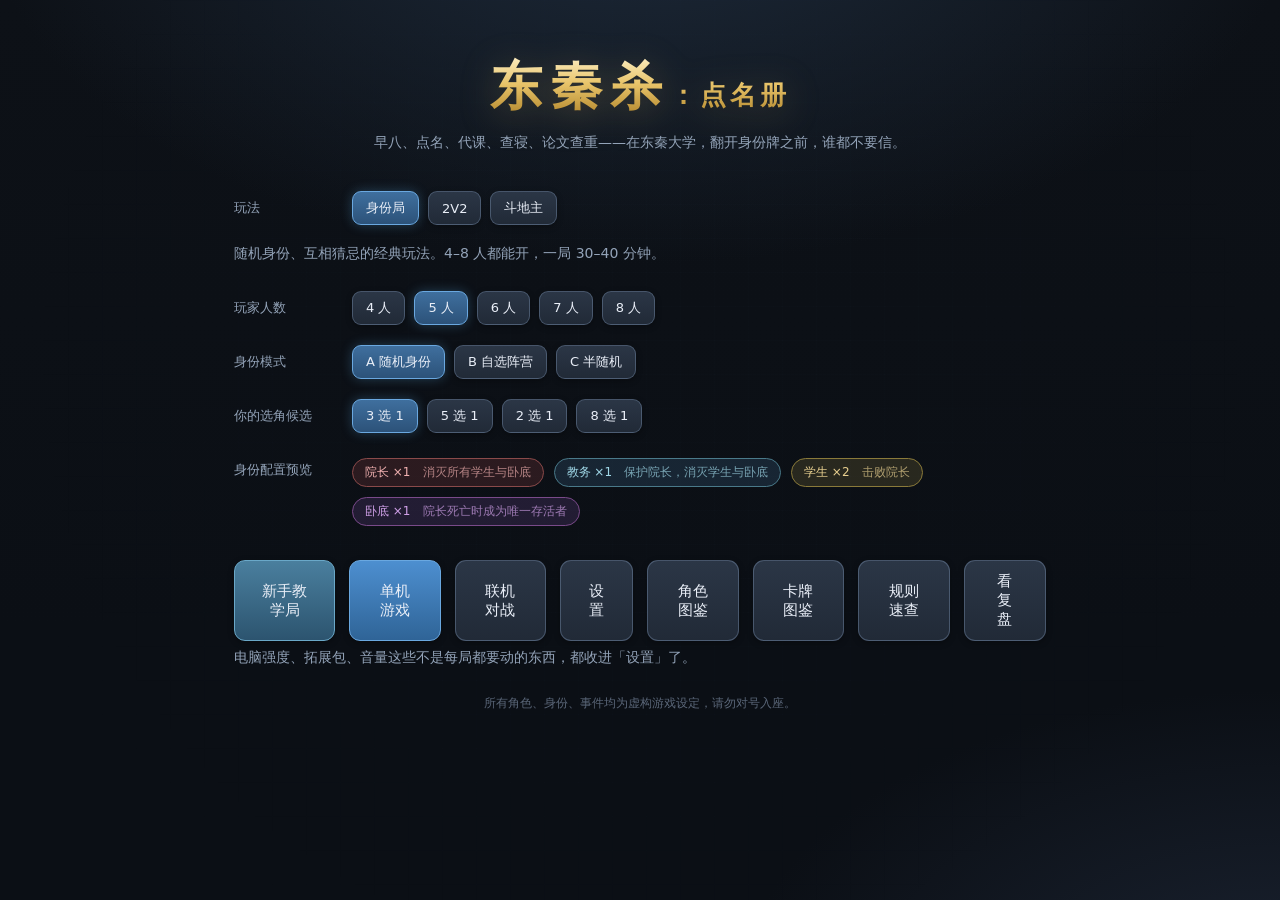
==== commit 2c73bce9: "Add files via upload" ====
--- a/东秦杀-mobile.html
+++ b/东秦杀-mobile.html
@@ -531,6 +531,72 @@
 .fx-ci-row .v{flex:1;color:#dde6f2;}
 .fx-ci-row .v.hl{color:#ffd98a;font-weight:700;}
 .fx-ci-row.lim .v{color:#93a3b8;font-size:12px;line-height:1.6;}
+/* ---------------- 图鉴（角色 / 卡牌） ----------------
+   两张全屏列表页，从开始界面进。版面比设置弹窗宽松得多，因为要放完整技能文案。 */
+.codex-box{max-width:1080px;margin:0 auto;padding:22px 22px 70px;height:100%;
+  display:flex;flex-direction:column;box-sizing:border-box;}
+.codex-head{flex:none;display:flex;align-items:center;justify-content:space-between;
+  gap:12px;margin-bottom:14px;padding-bottom:12px;border-bottom:1px solid var(--line);}
+.codex-head h2{font-size:21px;letter-spacing:3px;margin:0;color:var(--gold);}
+.codex-body{flex:1;overflow:auto;padding-right:8px;}
+.codex-sec{font-size:12px;letter-spacing:2px;color:var(--dim);margin:18px 0 8px;}
+.codex-sec:first-child{margin-top:0;}
+/* 小类标题（基本牌→点名/代课…，装备牌→武器/防具…）：左边一道金线，
+   比大类标题小一号、淡一点，一眼能看出是同一大类底下的分组 */
+.codex-sub{font-size:11.5px;letter-spacing:1px;color:#a9b8cd;margin:13px 0 7px;
+  padding-left:9px;border-left:3px solid rgba(232,196,106,.45);}
+.codex-grid{display:flex;flex-wrap:wrap;gap:12px;}
+.codex-card{
+  width:328px;padding:12px 14px;border-radius:14px;box-sizing:border-box;
+  background:linear-gradient(180deg,rgba(40,50,64,.92),rgba(26,33,43,.95));
+  border:1px solid var(--line2);box-shadow:var(--shadow);
+}
+.codex-card.wide{width:100%;}
+.cc-head{display:flex;align-items:baseline;justify-content:space-between;gap:8px;margin-bottom:2px;}
+.cc-head b{font-size:16px;color:var(--text);letter-spacing:1px;}
+.cc-hp{font-size:11.5px;color:var(--dim);flex:none;}
+.cc-title{font-size:11.5px;color:var(--dim);margin-bottom:8px;}
+.cc-skill{font-size:12.5px;line-height:1.75;color:#cfdae8;margin-top:7px;
+  padding-top:7px;border-top:1px dashed rgba(120,140,170,.2);}
+.cc-skill:first-of-type{border-top:none;padding-top:0;}
+.cc-skill em{font-style:normal;font-size:10.5px;color:var(--dim);
+  border:1px solid var(--line2);border-radius:6px;padding:0 5px;margin-right:6px;}
+.cc-skill b{color:var(--gold);}
+.cc-skill.off{opacity:.55;}
+.cc-note{font-size:11.5px;color:var(--dim);margin-top:8px;}
+.cc-suits{font-size:12px;color:#b9c6d8;line-height:1.9;word-break:break-all;margin:6px 0;}
+.cc-detail{font-size:12px;line-height:1.8;color:var(--dim);margin-top:6px;}
+.cc-detail b{color:#9fb0c6;font-weight:600;}
+
+/* ---------------- 设置栏 ----------------
+   音频 / 开局选项 / 拓展包都收在这儿。每行是「标签 + 控件」，窄屏自动换行。 */
+.settings-body{padding:2px;}
+.set-sec{
+  font-size:11.5px;letter-spacing:2px;color:var(--dim);
+  margin:14px 0 6px;padding-bottom:5px;border-bottom:1px solid var(--line);
+}
+.set-sec:first-child{margin-top:2px;}
+.set-row{display:flex;align-items:center;gap:10px;flex-wrap:wrap;padding:7px 0;font-size:13.5px;}
+.set-row .set-label{flex:none;min-width:96px;color:var(--text);}
+.set-row input[type=range]{flex:1;min-width:110px;max-width:200px;accent-color:var(--gold);}
+.set-note{font-size:11.5px;color:var(--dim);flex:1 1 100%;}
+.set-row .set-note{flex:1 1 100%;}
+
+/* ---------------- 禁用武将（2V2 开局前，简化版禁选） ----------------
+   名单最多 37 个，所以做成可滚动的小卡片网格 */
+.ban-list{display:flex;flex-wrap:wrap;gap:8px;max-height:52vh;overflow:auto;padding:4px 2px;}
+.ban-item{
+  display:flex;flex-direction:column;gap:2px;align-items:flex-start;
+  width:132px;padding:8px 10px;border-radius:10px;text-align:left;
+  background:linear-gradient(180deg,rgba(40,50,64,.92),rgba(26,33,43,.95));
+  border:1px solid var(--line2);cursor:pointer;transition:.15s;
+}
+.ban-item:hover{border-color:var(--red);transform:translateY(-2px);}
+.ban-item b{font-size:13.5px;color:var(--text);}
+.ban-item span{font-size:11px;color:var(--dim);}
+.ban-item i{font-size:10.5px;color:var(--dim);font-style:normal;}
+.ban-item.off{opacity:.35;cursor:not-allowed;}
+
 /* ---------------- 新手教学提示卡 ----------------
    它原来是屏幕最顶上一条通栏细边 —— 太容易被当成装饰无视掉。
    现在是一张浮在手牌上方的大卡片：圆角、亮边、外发光、入场动画，外加一个「教学」角标。
@@ -1201,6 +1267,15 @@
       <h1 class="logo">东秦杀<span>：点名册</span></h1>
       <p class="slogan">早八、点名、代课、查寝、论文查重——在东秦大学，翻开身份牌之前，谁都不要信。</p>
 
+      <!-- 玩法：按钮从 E.formats() 现场生成（以后加玩法不用回来改这里）。
+           选了固定人数的玩法（2V2 = 4 人、斗地主 = 3 人）时，
+           下面的「玩家人数」和「身份模式」两行会被整行隐藏（见 main.js syncCountLock） -->
+      <div class="form-row">
+        <label>玩法</label>
+        <div class="btn-group" id="pick-format"></div>
+      </div>
+      <p class="hint" id="format-hint"></p>
+
       <div class="form-row">
         <label>玩家人数</label>
         <div class="btn-group" id="pick-count">
@@ -1232,25 +1307,6 @@
       </div>
 
       <div class="form-row">
-        <label>电脑强度</label>
-        <div class="btn-group" id="pick-ai">
-          <button data-ai="easy">简单</button>
-          <button data-ai="normal" class="on">普通</button>
-          <button data-ai="hard">困难</button>
-        </div>
-      </div>
-      <p class="hint ai-hint" id="ai-hint">普通：电脑会做基本的身份推断，攻守均衡。</p>
-
-      <div class="form-row">
-        <label>可选规则</label>
-        <div class="btn-group" id="pick-opt">
-          <button data-opt="protect" class="toggle on">保护轮（第一圈不死）</button>
-          <button data-opt="ai" class="toggle on">AI 接管其他玩家</button>
-          <button data-opt="fast" class="toggle">快速动画</button>
-        </div>
-      </div>
-
-      <div class="form-row">
         <label>身份配置预览</label>
         <div id="identity-preview" class="identity-preview"></div>
       </div>
@@ -1259,10 +1315,14 @@
         <button id="btn-tutorial" class="tut big">新手教学局</button>
         <button id="btn-start" class="primary big">单机游戏</button>
         <button id="btn-net" class="big">联机对战</button>
+        <button id="btn-settings" class="big">设置</button>
+        <button id="btn-chars" class="big">角色图鉴</button>
+        <button id="btn-cards" class="big">卡牌图鉴</button>
         <button id="btn-rules" class="big">规则速查</button>
         <button id="btn-replay" class="big">看复盘</button>
         <input type="file" id="replay-file" accept=".json,application/json" hidden>
       </div>
+      <p class="hint">电脑强度、拓展包、音量这些不是每局都要动的东西，都收进「设置」了。</p>
       <p class="footnote">所有角色、身份、事件均为虚构游戏设定，请勿对号入座。</p>
     </div>
   </div>
@@ -1322,6 +1382,7 @@
         <button id="btn-speed" class="mini">节奏：标准</button>
         <button id="btn-log-toggle" class="mini">日志</button>
         <button id="btn-rule-panel" class="mini">规则</button>
+        <button id="btn-settings-top" class="mini" title="设置（音频 / 开局选项 / 拓展包）">⚙</button>
       </div>
     </header>
 
@@ -1374,6 +1435,28 @@
     <div class="net-box" id="net-box"></div>
   </div>
 
+  <!-- ============ 角色图鉴 / 卡牌图鉴 ============ -->
+  <div id="screen-chars" class="screen">
+    <div class="codex-box">
+      <div class="codex-head">
+        <h2>角色图鉴</h2>
+        <button id="chars-back" class="mini">← 返回</button>
+      </div>
+      <div id="chars-body" class="codex-body"></div>
+    </div>
+  </div>
+
+  <div id="screen-cards" class="screen">
+    <div class="codex-box">
+      <div class="codex-head">
+        <h2>卡牌图鉴</h2>
+        <button id="cards-back" class="mini">← 返回</button>
+      </div>
+      <div id="cards-body" class="codex-body"></div>
+    </div>
+  </div>
+
+
   <!-- ============ 弹窗层 ============ -->
   <div id="fx-layer"></div>
   <div id="modal-layer"></div>
@@ -1594,7 +1677,10 @@
 };
 
 /* ---------------- 角色库（20 名，不绑定阵营） ---------------- */
-const CHARACTERS = [
+/* ---------------- 基础角色 ----------------
+ * 「基础」= 永远启用、不受任何拓展包开关影响。拓展包在下面的 PACKS 里。
+ * 外部引用的 D.CHARACTERS 仍然指向这一份（老代码不用动）。 */
+const BASE_CHARACTERS = [
   { id:'R-01', name:'周志远', title:'政治老师·吹牛真人', hp:4,
     skills:[
       { name:'吹牛', type:'主动技', text:'出牌阶段限一次：宣言一种牌名并摸一张牌；若未宣言中，本回合不能使用点名类牌。' },
@@ -1632,7 +1718,7 @@
     ]},
   { id:'R-08', name:'肾小球', title:'生物老师·滤过万物', hp:4,
     skills:[
-      { name:'过滤', type:'锁定技', text:'每回合你首次受到的非属性伤害-1。' },
+      { name:'过滤', type:'锁定技', text:'每轮你首次受到的非属性伤害-1。' },
       { name:'透析', type:'主动技', text:'出牌阶段限一次：弃两张牌，令一名体力未满的角色回复1点并摸一张。' }
     ]},
   { id:'R-09', name:'钓鱼老', title:'后勤保安·愿者上钩', hp:4,
@@ -1694,14 +1780,239 @@
     skills:[
       { name:'轮值', type:'触发技', text:'回合开始时，你可以摸一张牌，然后弃置一张牌。' },
       { name:'伦理', type:'锁定技', text:'你不能成为"课堂辩论"的目标；其他角色使用事件牌指定你为目标时，你摸一张牌。' }
+    ]},
+  { id:'R-21', name:'超开心', title:'吉祥物·快乐源泉', hp:4,
+    skills:[
+      { name:'傻乐', type:'锁定技', text:'你受到伤害后，摸一张牌。' },
+      { name:'起哄', type:'主动技', text:'出牌阶段限一次：弃一张牌，令一名未横置的其他角色横置。' }
     ]}
 ];
+
+/* ---------------- 角色拓展包 ----------------
+ * 默认**全部不启用** —— 关掉时名单和以前逐字一致，老对局完全不受影响。
+ * 包里的角色 id 必须全局唯一（自检会查重）。 */
+const PACKS = {
+  /* ---- 牢师包 ---- */
+  laoshi: [
+    { id:'L-01', name:'Tania', title:'外语老师·双语女王', hp:4,
+      skills:[
+        { name:'双语', type:'主动技', text:'出牌阶段限一次：弃一张牌；本回合你使用的下一张点名类牌可额外指定一名攻击范围内的其他角色。' },
+        { name:'板书', type:'锁定技', text:'你使用事件牌指定其他角色为目标时，摸一张牌（每回合限一次）。' }
+      ]},
+    { id:'L-02', name:'Hogo', title:'Tania的狗·忠犬', hp:3,
+      skills:[
+        { name:'护主', type:'触发技', text:'一名其他角色受到普通伤害时，你可弃一张牌代替其承受此伤害（每回合限一次）。' },
+        { name:'吠叫', type:'锁定技', text:'其他角色对你使用点名类牌时，须先弃一张牌，否则此牌无效。' }
+      ]},
+    { id:'L-03', name:'韩鹏', title:'副院长·分管纪律', hp:4,
+      skills:[
+        { name:'分管', type:'主动技', text:'出牌阶段限一次：弃一张牌，弃置一名角色通知栏里的一张牌。' },
+        { name:'批示', type:'锁定技', text:'你使用"辅导员签字"时，摸两张牌。' }
+      ]},
+    { id:'L-04', name:'李岩', title:'韩鹏之妻·持家', hp:3,
+      skills:[
+        { name:'持家', type:'锁定技', text:'你的手牌上限 +2。' },
+        { name:'布施', type:'主动技', text:'出牌阶段限一次：交给一名其他角色一张手牌，其回复 1 点体力。' }
+      ]},
+    { id:'L-05', name:'孩子', title:'无人看管·熊孩子', hp:3,
+      skills:[
+        { name:'捣乱', type:'锁定技', text:'你受到伤害后，伤害来源随机弃一张手牌。' },
+        { name:'打滚', type:'主动技', text:'出牌阶段限一次：弃一张牌，令一名其他角色交给你一张手牌；若其拒绝，你摸一张牌。' }
+      ]},
+    { id:'L-06', name:'亨利', title:'财富大佬·钞能力', hp:4,
+      skills:[
+        { name:'钞能力', type:'主动技', text:'出牌阶段限一次：弃一张牌，弃置一名其他角色装备区里的所有牌。' },
+        { name:'挥金', type:'锁定技', text:'你的手牌上限 +2；你每轮首次受到的伤害 -1。' }
+      ]},
+    { id:'L-07', name:'张金雪', title:'教务处·铁面无私', hp:4,
+      skills:[
+        { name:'铁面', type:'主动技', text:'出牌阶段限一次：弃两张牌，令一名其他角色本回合不能使用事件牌。' },
+        { name:'无私', type:'锁定技', text:'每回合限一次，你对体力值大于你的角色造成伤害时，伤害 +1。' }
+      ]}
+  ],
+  /* ---- 第一包 ---- */
+  pack1: [
+    { id:'P-01', name:'馒头', title:'早餐摊·热气腾腾 / Steam Bun', hp:3,
+      skills:[
+        { name:'管饱', type:'主动技', text:'出牌阶段限一次：弃一张牌，令一名**其他**角色回复 1 点体力并摸一张牌。' },
+        { name:'热乎', type:'锁定技', text:'你回复体力时，额外摸一张牌（每回合限一次）。' }
+      ]},
+    { id:'P-02', name:'老猫', title:'老江湖·九条命 / Old Cat', hp:4,
+      skills:[
+        { name:'爪子', type:'主动技', text:'出牌阶段限一次：弃一张牌，令一名其他角色随机弃一张手牌。' },
+        { name:'九条命', type:'锁定技', text:'你本局第一次进入濒死时，体力回复到 1，不需要任何人救援（每局仅一次）。' }
+      ]},
+    { id:'P-03', name:'老姜', title:'越老越辣 / Old Ginger', hp:4,
+      skills:[
+        { name:'老辣', type:'主动技', text:'出牌阶段限一次：弃一张牌，令一名其他角色横置；若其已横置，改为对其造成 1 点伤害。' },
+        { name:'辣手', type:'锁定技', text:'你受到伤害后，伤害来源受到 1 点伤害（每回合限一次；无来源不触发；反伤不再触发反伤）。' }
+      ]},
+    { id:'P-04', name:'老瓶', title:'旧瓶装新酒 / Old Bottle', hp:3,
+      skills:[
+        { name:'新酒', type:'主动技', text:'出牌阶段限一次：弃一张手牌，从弃牌堆随机取回一张牌。' },
+        { name:'旧瓶', type:'锁定技', text:'回合结束时，若你本回合一张牌都没使用过，摸两张牌。' }
+      ]},
+    { id:'P-05', name:'老湖人', title:'紫金战袍 / Old Laker', hp:4,
+      skills:[
+        { name:'快攻', type:'锁定技', text:'你使用的点名类牌被"代课"抵消时，摸两张牌（每回合限一次）。' },
+        { name:'全场紧逼', type:'锁定技', text:'你的攻击范围 +1。' }
+      ]},
+    { id:'P-06', name:'老石', title:'硬骨头 / Old Stone', hp:4,
+      skills:[
+        { name:'石肤', type:'锁定技', text:'你受到的属性伤害 -1。' },
+        { name:'硬碰硬', type:'主动技', text:'出牌阶段限一次：弃两张牌，对一名其他角色造成 1 点伤害；若其体力值大于你，改为 2 点。' }
+      ]},
+    { id:'P-07', name:'老虎', title:'山中大王 / Old Tiger', hp:2,
+      skills:[
+        { name:'虎啸', type:'主动技', text:'出牌阶段限一次：弃一张牌，令你攻击范围内的所有其他角色本回合不能使用"代课"。' },
+        { name:'盘踞', type:'锁定技', text:'每回合限一次，你受到伤害时，若伤害来源在你的攻击范围内，此伤害 -1。' }
+      ]},
+    { id:'P-08', name:'黄熊', title:'大块头 / Yellow Bear', hp:4,
+      skills:[
+        { name:'扛', type:'锁定技', text:'你的体力上限 +1，但摸牌阶段少摸一张牌。' },
+        { name:'拍', type:'主动技', text:'出牌阶段限一次：弃一张牌，对一名其他角色造成 1 点伤害。' }
+      ]},
+    { id:'P-09', name:'西鱼', title:'游得快 / West Fish', hp:3,
+      skills:[
+        { name:'滑不溜手', type:'锁定技', text:'每轮你第一次被点名类牌指定时，此牌对你无效。' },
+        { name:'摆尾', type:'主动技', text:'出牌阶段限一次：摸两张牌，然后弃一张牌。' }
+      ]}
+  ]
+};
+
+/** 拓展包的元信息（顺序即界面上的顺序）*/
+const PACK_META = [
+  { key:'laoshi', name:'牢师包' },
+  { key:'pack1',  name:'第一包' }
+];
+
+/** 按启用的包合并出本局名单。enabled 形如 { laoshi:true }，缺省 = 不开任何包 */
+function roster(enabled){
+  const out = BASE_CHARACTERS.slice();
+  for (const m of PACK_META) if (enabled && enabled[m.key]) out.push.apply(out, PACKS[m.key]);
+  return out;
+}
+/** 含全部拓展包的名单 —— 自检、文档生成、平衡探针用 */
+function allCharacters(){
+  const all = {};
+  for (const m of PACK_META) all[m.key] = true;
+  return roster(all);
+}
+
+/* ---------------- 技能语音 ----------------
+ * 每个技能一句，贴合这个角色的气质。技能发动时由 fx.js 念出来（主动、被动都算）。
+ *
+ * 发音时机在 engine.js 的 log() 里统一嗅探：全项目每一个技能生效时都会留一条
+ * 带技能名的日志，所以一个钩子就够 —— 不用在 70 多个技能实现里各插一行。
+ *
+ * 写的时候注意：
+ *   · 一句话，口语，别念得像说明书
+ *   · 要能听出这是**谁**在说 —— 这是它唯一的作用
+ *   · 别写太长，语音合成念长句又慢又糊
+ */
+const SKILL_LINES = {
+  /* ---- 基础 21 名 ---- */
+  '吹牛':   '我赌你猜不到我下一张。',
+  '正义':   '手牌比我多？那这刀不算。',
+  '贬低':   '这代课，我不认。',
+  '挂科':   '回去重修吧。',
+  '设局':   '早就给你挖好坑了。',
+  '系统':   '让我看看你的底牌。',
+  '奉承':   '这点心意，您收着。',
+  '施压':   '你确定要跟我犟？',
+  '加密':   '我的牌，谁也看不了。',
+  '解密':   '密码？不过如此。',
+  '极限':   '再远也是面对面。',
+  '概率':   '抛硬币而已，看运气。',
+  '共情':   '我懂你，先歇口气。',
+  '鼓励':   '别倒，我扶你一把。',
+  '过滤':   '这点杂质，滤掉。',
+  '透析':   '透一透，人就清爽了。',
+  '垂钓':   '愿者上钩。',
+  '摸鱼':   '今天，我什么都没干。',
+  '潜行':   '你看不见我。',
+  '窃听':   '墙那边，我听着呢。',
+  '热血':   '年轻就该冲！',
+  '冲锋':   '让开，我打头阵！',
+  '龙吟':   '听好了——再说一遍。',
+  '兄弟':   '这刀，我替你挡。',
+  '氪金':   '钱能解决的事都不叫事。',
+  '炫富':   '这点东西，我还能再买一份。',
+  '水课':   '这节课，我不上了。',
+  '划水':   '别看我，我什么都不知道。',
+  '查寝':   '熄灯了，都给我翻出来。',
+  '震慑':   '想找我？先走近点试试。',
+  '侃山':   '来，咱俩掰扯掰扯。',
+  '人脉':   '这事我打个招呼就行。',
+  '撒娇':   '给我嘛，就一张。',
+  '治愈':   '不哭了，给你贴个创可贴。',
+  '鸽王':   '不好意思啊，我下周再来。',
+  '观鸟':   '别急，我离你近着呢。',
+  '波比跳': '再来一组，看我跳。',
+  '体能':   '练过的，牌也多。',
+  '轮值':   '今天我值日。',
+  '伦理':   '这种事，得讲规矩。',
+  '傻乐':   '嘿嘿，挨一下也没关系。',
+  '起哄':   '起哄咯——大家一起看他。',
+
+  /* ---- 牢师包 ---- */
+  '双语':   '这话，我用两种语言再说一遍。',
+  '板书':   '看好了，我只写一遍。',
+  '护主':   '冲我来，别动他。',
+  '吠叫':   '汪！先扔张牌再说话。',
+  '分管':   '这一栏，我管。',
+  '批示':   '这份签字，我批两张。',
+  '持家':   '家里东西多，慢慢用。',
+  '布施':   '拿着吧，别客气。',
+  '捣乱':   '不关我的事啊——才怪。',
+  '打滚':   '我要！我就要！',
+  '钞能力': '你的装备，我买了。',
+  '挥金':   '钱多，命也得够花。',
+  '铁面':   '本回合，不许打报告。',
+  '无私':   '你比我血厚，那就多挨点。',
+
+  /* ---- 第一包 ---- */
+  '管饱':   '先吃饱，别的待会儿说。',
+  '热乎':   '趁热，再来一张。',
+  '爪子':   '挠你一下，别躲。',
+  '九条命': '猫有九条命，这才第一条。',
+  '老辣':   '姜，还是老的辣。',
+  '辣手':   '疼吗？我也疼，但你更疼。',
+  '新酒':   '旧瓶装的，也是新酒。',
+  '旧瓶':   '这一轮，我什么都没干。',
+  '快攻':   '被挡下？那就再来两下。',
+  '全场紧逼': '半场就贴你脸上。',
+  '石肤':   '火？雷？隔靴搔痒。',
+  '硬碰硬': '你比我壮，那我就更用力。',
+  '虎啸':   '这山头，我说了算。',
+  '盘踞':   '敢凑近，就别怪我不客气。',
+  '扛':     '扛得住，就是多喘一口。',
+  '拍':     '一掌，够你记住的。',
+  '滑不溜手': '嘿嘿，摸不着。',
+  '摆尾':   '游两圈，换口气。'
+};
+
+/**
+ * 文案里的 **粗体** 转成 <b>。
+ *
+ * 技能文案和牌面裁定允许写 `**重点**`，但渲染点是直接拼 innerHTML 的，
+ * 不转就会显示成字面的星号 —— 【共情】【管饱】和【辅导员签字】【论文查重】
+ * 就是这么漏了很久。统一走这一个函数，别再在各渲染点各写一遍正则。
+ */
+function md(s){
+  return String(s == null ? '' : s).replace(/\*\*([^*]+)\*\*/g, '<b>$1</b>');
+}
+
+/* 外部引用的 D.CHARACTERS = 基础名单 */
+const CHARACTERS = BASE_CHARACTERS;
+
+/* 反查表按**全部角色**建，这样查拓展包里的角色也能查到 */
 const CHARACTER_BY_NAME = {};
-CHARACTERS.forEach(c => CHARACTER_BY_NAME[c.name] = c);
+allCharacters().forEach(c => CHARACTER_BY_NAME[c.name] = c);
 
 /* 技能名 → 角色名 反查 */
 const SKILL_OWNER = {};
-CHARACTERS.forEach(c => c.skills.forEach(s => SKILL_OWNER[s.name] = c.name));
+allCharacters().forEach(c => c.skills.forEach(s => SKILL_OWNER[s.name] = c.name));
 
 /* ---------------- 卡牌详细说明（长按查看） ----------------
  * effect 效果 / limit 限制 / order 结算顺序 / target 目标 / dist 距离
@@ -1805,9 +2116,11 @@
 /* 导出到全局 */
 window.GameData = {
   SUITS, CARDS, CARD_DETAIL, DECK_SPEC, IDENTITIES, IDENTITY_CONFIG, CHARACTERS,
+  BASE_CHARACTERS, PACKS, PACK_META, roster, allCharacters,
   EQUIP_SLOTS, SLOT_NAME,
   CHARACTER_BY_NAME, SKILL_OWNER, PHASE_NAME, PROBE_CARDS, ATTACK_CARDS, EQUIP_NAMES,
-  buildDeck, rankLabel, suitOf, isRedCard, isBlackCard, cardPoint
+  SKILL_LINES,
+  buildDeck, rankLabel, suitOf, isRedCard, isBlackCard, cardPoint, md
 };
 
   </script>
@@ -1844,6 +2157,326 @@
   if (Sfx.ctx.state === 'suspended') { try { Sfx.ctx.resume(); } catch (e) {} }
   return Sfx.ctx;
 }
+/* =========================================================
+ *  一·B、背景音乐（BGM）
+ * =========================================================
+ * 音频文件放在 audio/bgm/ 下，页面按常见文件名逐个试 ——
+ * **找不到就静默停手**（单文件手机版没有 audio/ 目录，这是预期行为，不是错误）。
+ *
+ * 为什么不把曲子内联进单文件版：一首 3 分钟的曲子 base64 之后约 4 MB，
+ * 单文件会从 510 KB 胀到 5 MB 以上，把"一个文件拷到手机就能玩、不联网"
+ * 这个最大的好处毁掉。所以那边就是没 BGM，换来的是便携。
+ *
+ * 拿曲子：跑 tools\get-bgm.ps1（它从公版音乐库拉，CC0、无需署名）。
+ */
+const BGM_CANDIDATES = ['bgm.mp3', 'bgm.m4a', 'bgm.ogg', 'bgm.wav'];
+const Bgm = { el: null, on: true, vol: 0.35, tried: false, ready: false };
+try {
+  if (localStorage.getItem('dqk_bgm') === '0') Bgm.on = false;
+  const v = parseFloat(localStorage.getItem('dqk_bgm_vol'));
+  if (!isNaN(v)) Bgm.vol = Math.max(0, Math.min(1, v));
+} catch (e) { /* file:// 下 localStorage 可能不可用 */ }
+
+/** 从 <script src> 反推 audio/<子目录>/ 的位置 —— 页面在子目录下也能找对 */
+function audioBase(sub){
+  const s = document.querySelector('script[src*="fx.js"]');
+  const src = s ? (s.getAttribute('src') || '') : 'js/fx.js';
+  const i = src.lastIndexOf('/');
+  const dir = i >= 0 ? src.slice(0, i + 1) : 'js/';              // 'js/' 或 '../js/'
+  return dir.replace(/js\/$/, '') + 'audio/' + sub + '/';        // '' 或 '../'
+}
+function bgmBase(){ return audioBase('bgm'); }
+function voiceBase(){ return audioBase('voice'); }
+
+Bgm.load = function(){
+  if (Bgm.tried) return;
+  Bgm.tried = true;
+  let idx = 0;
+  const tryNext = () => {
+    if (idx >= BGM_CANDIDATES.length) return;      // 一个都没有：保持安静
+    const el = new Audio();
+    el.loop = true;
+    el.preload = 'auto';
+    el.volume = Bgm.on ? Bgm.vol : 0;
+    el.addEventListener('canplaythrough', () => {
+      Bgm.el = el; Bgm.ready = true;
+      if (Bgm.on) Bgm.play();
+    }, { once: true });
+    el.addEventListener('error', tryNext, { once: true });
+    el.src = bgmBase() + BGM_CANDIDATES[idx++];
+    el.load();
+  };
+  tryNext();
+};
+/** 播放。浏览器不允许无交互自动播放 —— 所以只在用户点过页面之后调才有效 */
+Bgm.play = function(){
+  if (!Bgm.on || !Bgm.el) return;
+  const p = Bgm.el.play();
+  if (p && p.catch) p.catch(() => { /* 被自动播放策略拦下：等下一次用户操作 */ });
+};
+Bgm.pause = function(){ if (Bgm.el){ try { Bgm.el.pause(); } catch (e) {} } };
+Bgm.setOn = function(v){
+  Bgm.on = !!v;
+  try { localStorage.setItem('dqk_bgm', v ? '1' : '0'); } catch (e) {}
+  if (Bgm.on){ Bgm.load(); Bgm.play(); } else Bgm.pause();
+  return Bgm.on;
+};
+Bgm.setVol = function(v){
+  Bgm.vol = Math.max(0, Math.min(1, v));
+  try { localStorage.setItem('dqk_bgm_vol', String(Bgm.vol)); } catch (e) {}
+  if (Bgm.el) Bgm.el.volume = Bgm.on ? Bgm.vol : 0;
+  return Bgm.vol;
+};
+FX.bgm = Bgm;
+
+// 浏览器不会让页面自己出声。第一次点/按键时补上（这时候才允许播）。
+// 挂四种事件：合成点击（自动化测试、部分辅助工具）**不会**触发 pointerdown，
+// 只挂 pointerdown 的话那种情况下 BGM 永远不加载。
+(function kickBgm(){
+  const EV = ['pointerdown', 'mousedown', 'keydown', 'touchstart'];
+  const go = () => {
+    EV.forEach(e => document.removeEventListener(e, go));
+    Bgm.load();
+  };
+  EV.forEach(e => document.addEventListener(e, go));
+})();
+
+/* =========================================================
+ *  一·C、语音报牌与技能台词
+ * =========================================================
+ * 两条路，优先用第一条：
+ *   1. **音色包**：audio/voice/ 下由 tools\make-voice.ps1 预生成的 mp3
+ *      （开源模型 Kokoro-82M-v1.1-zh 配音，12 种音色）。设置里能逐个试听、切换。
+ *   2. **系统语音**（兜底）：浏览器自带的 speechSynthesis，零文件、完全离线，
+ *      音色取决于玩家系统装了哪些中文语音包。
+ * 没生成过音色包 / 单文件手机版没有 audio/ 目录 / 某个句子还没配音 ——
+ * 全都会静默退回系统语音，功能不残缺（和 BGM 找不到曲子就安静是一个道理）。
+ */
+const Voice = { on: true, sex: 'female', pack: 'sys-female' };
+/** 音色包清单（audio/voice/packs.json）。ready 之前一律走系统语音。 */
+const Packs = { list: [], ready: false, tried: false, ext: 'mp3', dir: '', pending: null };
+try {
+  if (localStorage.getItem('dqk_voice') === '0') Voice.on = false;
+  // 老版本只存了男女声：把它当成"选了系统男声/系统女声"，别让选择器高亮和实际发音对不上
+  const s = localStorage.getItem('dqk_voice_sex');
+  if (s === 'male' || s === 'female'){ Voice.sex = s; Voice.pack = 'sys-' + s; }
+  const p = localStorage.getItem('dqk_voice_pack');
+  if (p) Voice.pack = p;
+  if (Voice.pack === 'sys-male') Voice.sex = 'male';
+  else if (Voice.pack === 'sys-female') Voice.sex = 'female';
+} catch (e) { /* 忽略 */ }
+
+/** 系统里可用的中文语音（各平台差别很大） */
+Voice.list = function(){
+  if (!window.speechSynthesis) return [];
+  try { return window.speechSynthesis.getVoices().filter(v => /^zh/i.test(v.lang || '')); }
+  catch (e){ return []; }
+};
+
+/**
+ * 系统语音念一句。连着出牌时先 cancel —— 否则会排成一长队，念的永远比出的慢。
+ * 男女声主要靠音高区分：系统的中文语音包未必真的分性别。
+ */
+function sysSpeak(text){
+  if (!window.speechSynthesis || !text) return;
+  try {
+    window.speechSynthesis.cancel();
+    const u = new SpeechSynthesisUtterance(String(text));
+    u.lang = 'zh-CN';
+    u.rate = 1.05;
+    u.pitch = (Voice.sex === 'male') ? 0.75 : 1.4;
+    const vs = Voice.list();
+    if (vs.length){
+      const want = vs.filter(v => Voice.sex === 'male'
+        ? /男|yunxi|kangkang|liang|male/i.test(v.name || '')
+        : /女|xiaoxiao|xiaoyi|huihui|female/i.test(v.name || ''));
+      u.voice = want[0] || vs[0];
+    }
+    window.speechSynthesis.speak(u);
+  } catch (e) { /* 语音不可用就当没有这个功能 */ }
+}
+
+/* ---- 音色包 ----
+ * 目录、文件名约定和台词表都由 tools\voicegen.py 生成时定死：
+ *    audio/voice/packs.js             清单，游戏读这个（<script> 加载，file:// 也能用）
+ *    audio/voice/packs.json           同一份内容，给人看 / 给脚本校验用
+ *    audio/voice/<id>/c-<牌名>.mp3     45 张牌
+ *    audio/voice/<id>/s-<技能名>.mp3   74 句技能台词
+ * 名字里的中文直接当文件名 —— 项目里都是普通中文词，服务器和浏览器都认。
+ */
+Voice.loadPacks = function(){
+  if (Packs.ready) return Promise.resolve(true);
+  if (Packs.pending) return Packs.pending;      // 别并发重复请求同一个文件
+  Packs.tried = true;
+  const base = voiceBase();
+  // 用 <script> 而不是 fetch 读清单 —— 这一点很关键：
+  // **双击 index.html（file://）时浏览器不允许 fetch 本地文件**，用 fetch 的话
+  // 音色列表会只剩「系统女声/系统男声」，生成的 12 个音色一个都点不到。
+  // <script> 在 file:// 下照常能加载（index.html 自己就是这么加载 js/*.js 的），
+  // js/sources.js 当初也是为同一个原因才存在的。
+  // 生成端把清单同时写成 packs.json（给人看/给脚本校验）和 packs.js（给游戏读）。
+  Packs.pending = new Promise(resolve => {
+    const s = document.createElement('script');
+    s.async = true;
+    s.src = base + 'packs.js';
+    s.onload = () => {
+      const j = window.DQK_VOICE_PACKS;
+      if (!j || !j.packs) return resolve(false);
+      Packs.dir = base;
+      Packs.ext = j.ext || 'mp3';
+      Packs.list = j.packs.filter(p => p && p.id && p.dir);
+      Packs.ready = Packs.list.length > 0;
+      // 之前选的音色可能已经不在清单里了（换过音色集、重新生成过）：
+      // 自动回到系统女声，免得上一个选中项都没有、看起来像坏了。
+      // 注意别把「系统男声」也当成"不在清单里" —— 它本来就不该在清单里。
+      if (Packs.ready && Voice.pack !== 'sys-female' && Voice.pack !== 'sys-male' &&
+          !Packs.list.some(p => p.id === Voice.pack)) Voice.setPack('sys-female');
+      resolve(Packs.ready);
+    };
+    // 没生成过音色包 / 单文件手机版没有 audio/ 目录：都是预期情况，安静走系统语音
+    s.onerror = () => resolve(false);
+    document.head.appendChild(s);
+  }).then(v => { Packs.pending = null; return v; });   // 失败不入缓存：下次（比如开设置）可以重试
+  return Packs.pending;
+};
+
+/** 清单读进来没有（设置界面靠它决定要不要显示「音色包正在加载」） */
+Voice.packsReady = function(){ return Packs.ready; };
+
+/** 测试钩子：忘掉读过的清单，好让测试重新 mock fetch 再读一遍 */
+Voice._resetPacks = function(){
+  Packs.tried = false; Packs.ready = false; Packs.list = []; Packs.dir = '';
+  Packs.ext = 'mp3'; Packs.pending = null;
+};
+
+/** 测试钩子：系统语音的出口（项目里没装 speechSynthesis 时它自己会静默） */
+Voice._sysSpeak = sysSpeak;
+
+/**
+ * 音色包文件放不出来时走这里（文件还没生成 / 名字对不上 / 浏览器不支持这个格式）。
+ * 退回系统语音 —— 宁可音色不一致，也不能让战斗忽然变哑。
+ */
+Voice._onPackError = function(text){
+  if (Voice.on && text) Voice._sysSpeak(text);
+};
+
+/** 设置界面用：系统两个 + 每个音色包一项 */
+Voice.packList = function(){
+  const out = [{ k: 'sys-female', label: '系统女声' }, { k: 'sys-male', label: '系统男声' }];
+  Packs.list.forEach(p => out.push({ k: p.id, label: p.name || p.id }));
+  return out;
+};
+
+/** 当前选的是不是音色包（不是那两个系统选项） */
+Voice.currentPack = function(){
+  if (Voice.pack === 'sys-female' || Voice.pack === 'sys-male') return null;
+  return Packs.list.filter(p => p.id === Voice.pack)[0] || null;
+};
+
+Voice.setPack = function(k){
+  const ok = (k === 'sys-female' || k === 'sys-male') || Packs.list.some(p => p.id === k);
+  if (!ok) return Voice.pack;
+  Voice.pack = k;
+  if (k === 'sys-male' || k === 'sys-female') Voice.sex = (k === 'sys-male') ? 'male' : 'female';
+  try {
+    localStorage.setItem('dqk_voice_pack', Voice.pack);
+    if (k === 'sys-male' || k === 'sys-female') localStorage.setItem('dqk_voice_sex', Voice.sex);
+  } catch (e) { /* 忽略 */ }
+  return Voice.pack;
+};
+
+/** 掐掉正在播的那一句（和 speechSynthesis.cancel 的用意一致） */
+Voice.stopAudio = function(){
+  if (Voice._el){ try { Voice._el.pause(); } catch (e) {} Voice._el = null; }
+};
+
+/** 播一个音色包文件；文件不在（还没配音 / 名字对不上）就退回系统语音，别哑。 */
+Voice.playUrl = function(url, fallbackText){
+  try {
+    Voice.stopAudio();
+    // 刚切成音色包时，上一条还排在系统语音队列里的句子也得掐掉，不然两句会叠着响
+    if (window.speechSynthesis){ try { window.speechSynthesis.cancel(); } catch (e) {} }
+    const el = new Audio();
+    el.addEventListener('error', () => Voice._onPackError(fallbackText), { once: true });
+    el.src = url;
+    Voice._el = el;
+    const p = el.play();
+    if (p && p.catch) p.catch(() => { /* 自动播放被拦下：等下一次用户操作 */ });
+    return true;
+  } catch (e){ return false; }
+};
+
+/**
+ * 台词 -> 音色包里的文件名。
+ * 生成端（tools\voicegen.py 的 file_name()）按同一条规则写文件，改这里要两边一起改。
+ *   kind: 'card' = 牌名（报牌）／'skill' = 技能台词
+ */
+Voice.fileName = function(text, kind){
+  return (kind === 'skill' ? 's-' : 'c-') + text + '.' + Packs.ext;
+};
+
+/** 念一句。选了音色包就用文件，否则（或文件缺失）用系统语音。 */
+Voice.speak = function(text, kind){
+  if (!Voice.on || !text) return;
+  const pack = Voice.currentPack();
+  if (pack){
+    const url = Packs.dir + pack.dir + '/' + Voice.fileName(text, kind);
+    if (Voice.playUrl(url, text)) return;
+  }
+  sysSpeak(text);
+};
+/* ---- 技能语音 ----
+ * 台词表在 data.js 的 SKILL_LINES。这里只负责"什么时候念"。
+ *
+ * 为什么在日志里嗅探而不是在技能实现里逐行调用：全项目 70 多个技能散在引擎各处，
+ * 而且每个技能生效时**都会留一条带技能名的日志** —— 一个钩子就够，
+ * 也不用担心以后新加技能时忘了插语音。
+ */
+const SKILL_LINES = D.SKILL_LINES || {};
+const lastSkillLine = {};
+let lastSkillLineAt = 0;
+
+/** 测试钩子：清掉"刚念过技能台词"的节流状态，让报牌那条能独立验证 */
+FX._resetVoiceThrottle = function(){
+  lastSkillLineAt = 0;
+  for (const k in lastSkillLine) delete lastSkillLine[k];
+};
+
+FX.saySkillFromLog = function(text){
+  if (!Voice.on || !text) return;
+  const s = String(text);
+  for (const name in SKILL_LINES){
+    if (s.indexOf(name) < 0) continue;
+    const now = Date.now();
+    // 【正义】【过滤】这种每次挨打都会触发，不节流的话会念成一片。
+    // 技能名在全局唯一（一个技能只属于一个角色），所以按技能名节流就够。
+    if (lastSkillLine[name] && now - lastSkillLine[name] < 4000) return;
+    lastSkillLine[name] = now;
+    lastSkillLineAt = now;
+    Voice.speak(SKILL_LINES[name], 'skill');
+    return;
+  }
+};
+
+Voice.setOn = function(v){
+  Voice.on = !!v;
+  try { localStorage.setItem('dqk_voice', v ? '1' : '0'); } catch (e) {}
+  if (!Voice.on){
+    if (window.speechSynthesis){ try { window.speechSynthesis.cancel(); } catch (e) {} }
+    Voice.stopAudio();
+  }
+  return Voice.on;
+};
+/** 选系统语音的男女声（等价于把音色切到「系统女声／系统男声」） */
+Voice.setSex = function(s){
+  Voice.setPack(s === 'male' ? 'sys-male' : 'sys-female');
+  return Voice.sex;
+};
+FX.voice = Voice;
+
+// 启动就把音色包清单读进来（几 KB）。找不到就当没有这回事，安静走系统语音。
+Voice.loadPacks();
+
 function osc(o){
   if (!Sfx.on) return;
   const c = ac(); if (!c) return;
@@ -2007,7 +2640,7 @@
         D.rankLabel(card.rank) + D.suitOf(card).sym + '</span>' : '') +
       (opts.tag ? '<span class="exch-tag">' + opts.tag + '</span>' : '') +
     '</div>' +
-    (opts.response ? '' : '<div class="exch-line">' + (det.effect || meta.desc || '') + '</div>') +
+    (opts.response ? '' : '<div class="exch-line">' + D.md(det.effect || meta.desc || '') + '</div>') +
     (!opts.response && tgt ? '<div class="exch-line tgt">作用对象：' + tgt + '</div>' : '');
   row.appendChild(thumb);
   row.appendChild(body);
@@ -2020,6 +2653,11 @@
 FX.cardPlay = async function(casterName, card, targetsText, opts){
   opts = opts || {};
   FX.addToExchange(casterName, card, targetsText, opts);
+  // 语音报牌。放在这里而不是引擎里 —— 引擎每出一张牌都会走这里，
+  // 而且复盘回放重演 cardPlay 时也会跟着念 ✅
+  // 但刚念过技能台词就先别念牌名：那句话是角色的"人设"，被牌名打断等于白说
+  // （Voice.speak 内部会 cancel 掉上一句）
+  if (card && card.name && Date.now() - lastSkillLineAt > 1500) Voice.speak(card.name, 'card');
   await sleep(opts.hold || 620);
 };
 
@@ -2161,10 +2799,12 @@
   const lay = document.getElementById('fx-layer') || document.body;
   const el = document.createElement('div');
   el.className = 'fx-overlay fx-death';
-  const id = D.IDENTITIES[player.identity];
+  // 走 E.sideInfo：团队形式没有身份，直接解引用会在"任何人死亡"时崩
+  const side = window.Engine ? window.Engine.sideInfo(player)
+                             : { cls:'', name:'—' };
   el.innerHTML = '<div class="fx-death-box"><div class="fx-death-mark">☠</div>' +
     '<div class="fx-death-name">' + player.name + ' 阵亡</div>' +
-    '<div class="fx-death-id ' + id.cls + '">身份揭示：' + id.name + '</div></div>';
+    '<div class="fx-death-id ' + side.cls + '">身份揭示：' + side.name + '</div></div>';
   lay.appendChild(el);
   await sleep(1100);
   el.classList.add('out');
@@ -2257,12 +2897,13 @@
     '</div>';
   const box = body.querySelector('.dt-card');
   if (UI.cardEl) box.appendChild(UI.cardEl(card, { big: true }));
+  // 每一条都过 md()：牌面文案里允许写 **粗体**，不过就是字面星号
   const rows = [
     ['目标', det.target || '—'],
     ['距离', det.dist || '—'],
-    ['效果', det.effect || m.desc || '—'],
-    ['限制', det.limit || '—'],
-    ['结算顺序', det.order || '—']
+    ['效果', D.md(det.effect || m.desc || '—')],
+    ['限制', D.md(det.limit || '—')],
+    ['结算顺序', D.md(det.order || '—')]
   ];
   const table = document.createElement('div');
   rows.forEach(r => {
@@ -2278,14 +2919,15 @@
 FX.showCharDetail = function(p){
   if (!p || !p.char) return;
   const c = p.char;
-  const known = p.revealed || p.identity === 'dean' || (window.G && p.seat === G.humanSeat);
-  const id = D.IDENTITIES[p.identity];
+  const side = window.Engine ? window.Engine.sideInfo(p) : { cls:'', name:'—', visible:false };
+  // 原判据里有 `p.seat === G.humanSeat`（自己看自己），E.sideInfo 的 visible 不含这一条
+  const known = side.visible || !!(window.G && p.seat === G.humanSeat);
   const body = document.createElement('div');
   let html = '<div class="dt-head">' +
-    '<div class="dt-avatar ' + (known ? id.cls : 'unknown') + '">' + (c ? c.name.charAt(0) : '?') + '</div>' +
+    '<div class="dt-avatar ' + (known ? side.cls : 'unknown') + '">' + (c ? c.name.charAt(0) : '?') + '</div>' +
     '<div class="dt-meta">' +
       '<div class="dt-line"><b>' + (c ? c.name : '未知') + '</b>' +
-        '<span class="dt-suit ' + (known ? id.cls : '') + '">' + (known ? id.name : '身份未知') + '</span></div>' +
+        '<span class="dt-suit ' + (known ? side.cls : '') + '">' + (known ? side.name : '身份未知') + '</span></div>' +
       '<div class="dt-line sub">' + (c ? c.title : '') + '</div>' +
       '<div class="dt-line sub">体力 ' + Math.max(0, p.hp) + ' / ' + p.maxHp +
         '　手牌 ' + p.hand.length + '　手牌上限 ' + (window.Engine ? Engine.handLimit(p) : p.hp) + '</div>' +
@@ -2294,7 +2936,7 @@
     html += '<div class="dt-sec">技能</div>';
     c.skills.forEach(s => {
       html += '<div class="dt-skill"><div class="dt-skill-name">【' + s.name + '】<span class="dt-type">' + s.type + '</span></div>' +
-        '<div class="dt-skill-text">' + s.text + '</div></div>';
+        '<div class="dt-skill-text">' + D.md(s.text) + '</div></div>';
     });
   }
   const gears = D.EQUIP_SLOTS.map(k => p.equips[k]).filter(Boolean);
@@ -2385,9 +3027,37 @@
 /* ---------------- 简易身份推断 ---------------- */
 function aliveCount(id){ return G.players.filter(p => p.alive && p.identity === id).length; }
 
+/**
+ * 当前是不是"无身份、按阵营分敌我"的形式（2V2 / 斗地主）。
+ * 对 G.format 未定义的旧快照/测试要安全 —— 那时按身份局走。
+ */
+function isTeamFormat(){
+  return !!(window.G && G.format && G.format !== 'identity');
+}
+/**
+ * 无身份局的仇恨度：**纯查表**，没有"推断"这回事 ——
+ * 2V2 的阵营由座位号直接决定，斗地主的地主一叫完分就公开。
+ * 所有决策（选目标 / 出牌评分 / AOE 判断 / 濒死救援）都经由 threat()，
+ * 所以这一处分对了，其余地方自动跟着对。
+ */
+function sideThreat(ai, t){
+  if (!ai.side || !t.side) return 0;          // 阵营还没分完（叫分/禁选阶段）
+  if (window.G.format === 'landlord'){
+    return (ai.side === 'landlord')
+      ? (t.side === 'landlord' ? -100 : 100)
+      : (t.side === 'landlord' ? 100 : -100);
+  }
+  return (t.side === ai.side) ? -100 : 100;   // 2V2：同队不打，异队全力
+}
+/** 两个角色是不是一伙的（濒死救援用；身份局比身份，团队形式比阵营） */
+function sameSide(a, b){
+  return isTeamFormat() ? (!!a.side && a.side === b.side) : (a.identity === b.identity);
+}
+
 /** 仇恨度：越高越想打他（-100 = 绝对不打） */
 function threatRaw(ai, t){
   if (t === ai || !t.alive) return -100;
+  if (isTeamFormat()) return sideThreat(ai, t);   // ← 无身份局在这里分流
   const me = ai.identity, him = t.identity;
   const known = t.revealed || him === 'dean';   // 死亡揭示 / 院长公开
   const harm = (G.harmLog || []).filter(h => h.s === t.seat);
@@ -2439,6 +3109,8 @@
  */
 function threat(ai, t){
   const raw = threatRaw(ai, t);
+  // 无身份局的阵营是确定的，不该有"简单档看得不准"这种档位 —— 直接原样返回
+  if (isTeamFormat()) return raw;
   const w = lv().inference;
   if (w === 1 || raw <= -60) return raw;
   return Math.round(raw * w);
@@ -2469,6 +3141,8 @@
       if (card.name === '公开处刑' && t && t.chained) s += 25;
       if (card.name === '雷同警告' && t && t.chained) s += 20;
       if (t && t.hp <= 1) s += 22;
+      // 多目标（【双语】/黑板擦）：一次点名打两个人，比单目标值钱得多
+      if ((targets || []).length > 1) s += 28;
       return s;
     }
     case 'heal':      return ai.hp < ai.maxHp ? (ai.hp <= 1 ? 140 : 86) : -1;
@@ -2541,6 +3215,47 @@
     case '撒娇':  return t && t.hand.length ? 40 : -1;
     case '治愈':  return (ai.hp < ai.maxHp - 1 || wounded) ? 70 : -1;
     case '鸽王':  return 52 + th * 0.2;
+    // ---- 牢师包 ----
+    // 目标已经由 skillTargets 过滤过（分管=通知栏有牌、钞能力=装备区有牌、打滚=对方有手牌）
+    case '双语': {
+      // 弃一张换"这次点名打两个人"。只有还没用掉本回合点名次数、
+      // 且攻击范围内确实有第二个敌对目标时才划算
+      const foes = G.players.filter(p =>
+        p.alive && p !== ai && threat(ai, p) > 45 && window.Engine.inAttackRange(ai, p));
+      return (foes.length >= 2 && !ai.usedAttackCardThisPhase) ? 74 : 22;
+    }
+    case '分管':   return 62 + th * 0.15;
+    case '布施':   return wounded ? 64 : -1;
+    case '打滚':   return 58 + th * 0.15;
+    case '钞能力': return 80 + th * 0.15;
+    case '铁面':   return 58 + th * 0.2;
+    // ---- 第一包 ----
+    case '管饱':   return wounded ? 62 : -1;
+    case '爪子':   return 56 + th * 0.15;
+    case '老辣': {
+      if (t && t.chained) return 82 + th * 0.2;    // 已横置 = 直接 1 点伤害，稳赚
+      // 没横置时是"投资"：只有手里攥着属性伤害牌才值得（和【起哄】同一个判据）
+      const hasElem = ai.hand.some(c => {
+        const m = CARDS[c.name];
+        return m && (m.dmg === 'fire' || m.dmg === 'thunder');
+      });
+      return hasElem ? 70 + th * 0.15 : 22;
+    }
+    case '新酒':   return ai.hand.length >= 3 ? 44 : -1;   // 手牌少时别把仅有的牌换掉
+    case '硬碰硬': return 72 + th * 0.2;
+    case '虎啸':   return 60 + th * 0.15;
+    case '拍':     return 74 + th * 0.2;
+    case '摆尾':   return 80;                              // 净赚一张牌，没有理由不用
+    case '起哄': {
+      // 横置本身不造成任何伤害，是"投资"—— 只有手里真攥着属性伤害牌
+      // （公开处刑 / 雷同警告 / 当面约谈）才值得弃一张去做。
+      // 没有兑现手段时给 22（低于 34 的出手阈值，等于不用），别白扔一张牌。
+      const hasElem = ai.hand.some(c => {
+        const m = CARDS[c.name];
+        return m && (m.dmg === 'fire' || m.dmg === 'thunder');
+      });
+      return hasElem ? 70 + th * 0.15 : 22;
+    }
   }
   return 20;
 }
@@ -2589,9 +3304,16 @@
     } else if (meta.kind === 'heal' || meta.kind === 'buff'){
       chosen = [me];
     } else {
-      const best = pickBestTarget(me, targets.filter(t => threat(me, t) > -20));
+      const pool = targets.filter(t => threat(me, t) > -20);
+      const best = pickBestTarget(me, pool);
       if (!best) continue;
       chosen = [best];
+      // Tania【双语】：多打一个。第二个目标要挑**明确敌对**的（threat > 45），
+      // 否则会顺手打到身份不明的人、白白树敌
+      if (me.bilingual && D.ATTACK_CARDS.includes(card.name) && pool.length > 1){
+        const second = pickBestTarget(me, pool.filter(t => t !== best && threat(me, t) > 45));
+        if (second) chosen.push(second);
+      }
     }
     const lenBonus = card.type === 'delayed' ? -8 : 0;
     acts.push({ action:{ type:'card', card, targets: chosen }, score: scoreCard(me, card, chosen) + lenBonus + J() });
@@ -2674,13 +3396,15 @@
       const dying = parseDyingTarget(prompt);
       const keep = me.hp <= 1 ? 1 : 0;   // 自己血少时留牌自保
       if (dying && isFriend(me, dying) && healCount > keep) return { option:'card' };
-      if (dying && dying.identity === me.identity && healCount > 1) return { option:'card' };
+      // 同阵营必救。这里原来写的是 dying.identity === me.identity ——
+      // 团队形式下双方都是 null，会"碰巧"成立但语义是错的（斗地主里两个农民也会被误判）
+      if (dying && sameSide(me, dying) && healCount > 1) return { option:'card' };
       return { option:'no' };
     }
     if (opts.includes('skill1')){
       if (isSelfPrompt) return { option: me.hand.length > 1 ? 'skill1' : 'no' };
       const dying = parseDyingTarget(prompt);
-      if (dying && (isFriend(me, dying) || dying.identity === me.identity) && me.hand.length > 2) return { option:'skill1' };
+      if (dying && (isFriend(me, dying) || sameSide(me, dying)) && me.hand.length > 2) return { option:'skill1' };
       return { option:'no' };
     }
     return { option:'no' };
@@ -2730,6 +3454,15 @@
         || txt.includes('监控摄像头') || txt.includes('激光笔')){
       return { option:'yes' };
     }
+    if (txt.includes('飞扬')){
+      // 弃两张换掉通知栏。只清一张是亏牌的交易，通知栏里堆了两张以上才值得
+      return { option: (me.judge && me.judge.length >= 2) ? 'yes' : 'no' };
+    }
+    if (txt.includes('打滚')){
+      // 给一张（亏 1）vs 让对方摸两张（对方赚 2）：给更划算，所以基本都给。
+      // 手上只剩一张时不给 —— 那张可能是唯一能救命/能反打的牌
+      return { option: me.hand.length >= 2 ? 'yes' : 'no' };
+    }
     if (label.includes('课堂辩论')) return { option: me.hand.filter(c=>c.name==='上课点名').length >= 2 ? 'yes' : 'no' };
     if (label.includes('随堂测验')) return { option: me.hand.some(c=>c.name==='上课点名') ? 'yes' : 'no' };
     if (label.includes('点名接力')){
@@ -2756,11 +3489,23 @@
   if (opts.includes('yes') && opts.includes('no')) return { option:'yes' };
   return { option: opts[0] };
 }
+/**
+ * 从中文提示语里抠出"被指向的那个人"。
+ *
+ * **不要用中文正则去抠名字。** 角色名可能是英文（牢师包的 Tania / Hogo），
+ * 而 `[一-龥]{2,4}` 在 `'【兄弟】Tania 即将受到 2 点伤害'` 上会匹配到
+ * **技能名"兄弟"**并成功返回 —— 调用方 find 不到人就静默降级
+ * （【兄弟】【人脉】【设局】三个技能一起变成"永远不发动"），不报任何错。
+ *
+ * 改成拿**场上的真名**去比对：名字是已知的，直接比字符串最稳。
+ */
 function parseTargetName(prompt){
-  const m = prompt.match(/^(?:【[^】]+】)?\s*([一-龥]{2,4})\s*(?:刚刚|即将|即将受到|对你|使用了|打出|指定)/);
-  if (m) return m[1];
-  const m2 = prompt.match(/([一-龥]{2,4})/);
-  return m2 ? m2[1] : '';
+  const body = String(prompt || '').replace(/^【[^】]*】\s*/, '');   // 去掉开头的【技能名】
+  // 长名字优先，避免短名字先命中（例如场上有"老石"和"老石匠"时）
+  const names = G.players.map(p => p.name).filter(Boolean).sort((a, b) => b.length - a.length);
+  for (const n of names) if (body.indexOf(n) === 0) return n;
+  for (const n of names) if (String(prompt).indexOf(n) >= 0) return n;
+  return '';
 }
 function parseDyingTarget(prompt){
   const m = prompt.match(/([一-龥]{2,4})\s*(?:仍在濒死|处于濒死|进入濒死|是否救援|的体力)/);
@@ -2826,9 +3571,263 @@
 const G = {
   players: [], deck: [], discard: [], turnSeat: 0, round: 1, turnId: 0,
   phase: '', over: false, humanSeat: 0, opts: {}, log: [], startSeat: 0,
-  speed: 1.35, firstRound: true, roundDone: new Set(), harmLog: []
+  speed: 1.35, firstRound: true, roundDone: new Set(), harmLog: [],
+  format: 'identity',          // 'identity' | 'landlord' | 'team2v2'
+  packs: {},                   // 启用的角色拓展包
+  roster: []                   // 本局武将名单（基础 + 启用的拓展包）
 };
 window.G = G;
+
+/* =========================================================
+ *  对局形式（format）
+ * =========================================================
+ * 三种形式共用同一套规则引擎，差异**全部收在这张表里**。
+ *
+ *   规矩：`G.format` 只允许在这张表和它下面的 fmt() 里被读到。
+ *   ui.js / net.js / main.js / ai.js 一律不准直接读，只能调 E.sideInfo /
+ *   E.sideLabel / E.winOf 这些导出函数。这条纪律是"三种形式共用一套规则"
+ *   不腐烂的唯一保证 —— 一旦有人在自己文件里写 `if (G.format === ...)`，
+ *   分支就会开始到处长。
+ *
+ *  身份局的内容是**今天代码的逐行搬运**，行为逐字节不变。
+ */
+function identityVictory(){
+  const alive = alivePlayers();
+  const dean = G.players.find(p => p.identity === 'dean');
+  if (!dean){ endGame(null, '场上没有院长'); return; }   // 旧代码这里会直接抛异常
+  const students = G.players.filter(p => p.identity === 'student');
+  const moles = G.players.filter(p => p.identity === 'mole');
+  if (alive.length === 0){ endGame(null, '全员阵亡'); return; }
+  if (!dean.alive){
+    if (alive.length === 1 && alive[0].identity === 'mole'){ endGame('mole', '院长死亡且卧底成为唯一存活者'); return; }
+    endGame('student', '院长死亡');
+    return;
+  }
+  const bad = students.concat(moles).filter(p => p.alive);
+  if (bad.length === 0){ endGame('dean', '学生与卧底全部出局，院长存活'); return; }
+}
+function identityKillReward(source, victim){
+  if (victim.identity === 'student'){
+    log(source.name + ' 击杀学生，摸 3 张牌（奖惩）', 'sys');
+    return drawCards(source, 3, '击杀学生');
+  }
+  if (victim.identity === 'staff' && source.identity === 'dean'){
+    log(source.name + ' 误杀教务，弃置所有手牌与装备区的牌（奖惩）', 'dmg');
+    const all = source.hand.splice(0).concat(
+      D.EQUIP_SLOTS.map(k => { const c = source.equips[k]; source.equips[k] = null; return c; }).filter(Boolean));
+    toDiscard(all);
+    return Promise.resolve();
+  }
+  if (victim.identity === 'mole' && G.opts.moleReward) return drawCards(source, 1, '击杀卧底（可选奖励）');
+  return Promise.resolve();
+}
+
+/* ---------------- 2V2 ---------------- */
+function team2v2Victory(){
+  const a = G.players.filter(p => p.side === 'A' && p.alive).length;
+  const b = G.players.filter(p => p.side === 'B' && p.alive).length;
+  if (a === 0 && b === 0){ endGame(null, '两队同归于尽'); return; }
+  if (a === 0){ endGame('B', '红队全员出局'); return; }
+  if (b === 0){ endGame('A', '蓝队全员出局'); return; }
+}
+/** 1、4 号位一队（红），2、3 号位一队（蓝）—— 交错坐，左右都是敌人 */
+function team2v2Setup(){
+  G.players.forEach((p, i) => { p.side = (i === 0 || i === 3) ? 'A' : 'B'; });
+}
+
+/* ---------------- 斗地主 ---------------- */
+function landlordVictory(){
+  const ll = G.players.filter(p => p.side === 'landlord' && p.alive).length;
+  const fm = G.players.filter(p => p.side === 'farmer' && p.alive).length;
+  if (ll === 0 && fm === 0){ endGame(null, '全员阵亡'); return; }
+  if (ll === 0){ endGame('farmer', '地主阵亡'); return; }
+  if (fm === 0){ endGame('landlord', '两个农民都出局了'); return; }
+}
+
+/* 地主的两个专属技能。它们**不属于任何角色** —— 硬塞进 char.skills 会撞上
+ * selftest 的"角色牌不含阵营字段"那条，也会让 20 个角色凭空多出技能。
+ * 走的是 p.extraSkills 这条路（hasSkill 里加了支路）。 */
+const SIDE_SKILLS = {
+  飞扬: { name:'飞扬', type:'身份技·主动',
+          text:'查考勤阶段开始时，你可以弃置两张牌，然后弃置你通知栏里的所有牌。' },
+  跋扈: { name:'跋扈', type:'身份技·锁定',
+          text:'你摸牌阶段多摸一张牌；出牌阶段可以多使用一张点名类牌。' }
+};
+
+/* ---------------- 斗地主的叫分 ----------------
+ * 开局前的一段交互：按座位顺序每人叫一次（0/1/2/3），必须高于当前最高分，
+ * 叫满 3 分立即定地主，全不叫则由首位玩家当地主。
+ * 状态放在 G.bid 里（可序列化），主客机都靠这三个函数推进。 */
+function bidNext(){
+  if (!G.bid) G.bid = { order: G.players.map(p => p.seat), best: 0, bestSeat: -1, done: {} };
+  const b = G.bid;
+  for (const s of b.order){
+    if (b.done[s] === undefined) return s;
+  }
+  return -1;
+}
+/** 提交一个座位的叫分（0 = 不叫）。不合法（不高于当前最高分）按"不叫"处理 */
+function bidSubmit(seat, score){
+  const b = G.bid;
+  if (!b) return;
+  score = Math.max(0, Math.min(3, score | 0));
+  if (score > 0 && score <= b.best) score = 0;
+  b.done[seat] = score;
+  if (score > b.best){ b.best = score; b.bestSeat = seat; }
+  // 叫到 3 分直接定局 —— 后面的人不用再叫了
+  if (score === 3) b.order.forEach(s => { if (b.done[s] === undefined) b.done[s] = 0; });
+}
+/** 叫分收尾：定地主、写阵营、重发候选。返回地主座位 */
+function bidFinish(){
+  const b = G.bid;
+  const seat = b.bestSeat >= 0 ? b.bestSeat : b.order[0];
+  // 全不叫时按**底分 1** 算 —— 否则"地主胜 = 叫分×2"会直接是 0 分
+  G.bidScore = b.best > 0 ? b.best : 1;
+  G.bidDone = true;
+  G.players.forEach(p => { p.side = (p.seat === seat) ? 'landlord' : 'farmer'; });
+  logBig('叫分结束：' + (seat + 1) + ' 号位当地主（' + G.bidScore + ' 分）');
+  redealForLandlord();
+  return seat;
+}
+/**
+ * 叫分结束后**重发候选**：地主 5 张、农民各 3 张。
+ * initGame 里发的那一轮是在还不知道谁是地主的时候发的，只能作废。
+ */
+function redealForLandlord(){
+  const pool = shuffle(G.roster.slice());
+  G.dealPer = 3;
+  for (const p of G.players){
+    if (!p.isHuman){ p.charChoices = []; continue; }
+    const n = (p.side === 'landlord') ? 5 : 3;
+    p.charChoices = pool.splice(0, Math.min(n, pool.length));
+    G.dealPer = Math.max(G.dealPer, p.charChoices.length);
+  }
+  G.charRest = pool;
+}
+
+/* ---------------- 2V2 的禁选 ----------------
+ * 简化版剧本：四个座位各禁一名武将，禁掉的从本局名单里剔除，然后重新发候选。
+ * （完整版 —— 展示候选池 → 两队交替禁用 4 名 → 选入备选池 → 每队选 2 名登场 ——
+ *   以后只替换这三个函数即可：上层只认"谁该禁、禁了什么"，不认具体剧本。）
+ * 状态放在 G.ban 里，可序列化。 */
+function banNext(){
+  if (!G.ban) G.ban = { order: G.players.map(p => p.seat), done: {} };
+  for (const s of G.ban.order) if (G.ban.done[s] === undefined) return s;
+  return -1;
+}
+function banSubmit(seat, charId){
+  const b = G.ban;
+  if (!b || b.done[seat] !== undefined) return;
+  b.done[seat] = charId || null;
+  if (charId && G.bannedIds.indexOf(charId) < 0) G.bannedIds.push(charId);
+}
+function banFinish(){
+  G.banDone = true;
+  const names = G.bannedIds.map(id => {
+    const c = D.allCharacters().filter(x => x.id === id)[0];
+    return c ? c.name : id;
+  });
+  logBig(names.length ? '禁用：' + names.join('、') : '没人禁用武将');
+  redealAfterBan();
+}
+/** 禁选之后重发候选（禁掉的武将不再出现） */
+function redealAfterBan(){
+  const pool = shuffle(G.roster.filter(c => G.bannedIds.indexOf(c.id) < 0));
+  G.dealPer = 3;
+  for (const p of G.players){
+    if (!p.isHuman){ p.charChoices = []; continue; }
+    p.charChoices = pool.splice(0, Math.min(3, pool.length));
+    G.dealPer = Math.max(G.dealPer, p.charChoices.length);
+  }
+  G.charRest = pool;
+}
+
+const FORMAT = {
+  identity: {
+    key: 'identity', label: '身份局',
+    seats: null,                                        // null = 人数由玩家选（4–8）
+    identityConfig: n => D.IDENTITY_CONFIG[n] || D.IDENTITY_CONFIG[5],
+    // 院长先手；没有院长时退回 0 号位（旧代码在这里会抛异常）
+    firstSeat: () => { const d = G.players.find(p => p.identity === 'dean'); return d ? d.seat : 0; },
+    hpBonus: p => (p.identity === 'dean' ? 1 : 0),
+    handSize: p => 4 + (p.identity === 'dean' ? 1 : 0)
+                    + ((G.players.length === 4 && p.identity === 'student') ? 1 : 0),
+    victory: identityVictory,
+    killReward: identityKillReward,
+    sideOf: p => p.identity,
+    sideName: k => (D.IDENTITIES[k] ? D.IDENTITIES[k].name : '？'),
+    sideCls: k => (D.IDENTITIES[k] ? D.IDENTITIES[k].cls : ''),
+    // 角色面板角标用的是**另一套**类名（dean / revealed-xxx），
+    // 和顶栏 .bid 用的 id.cls 不是一回事，别合并
+    sideTagCls: p => p.identity ? ((p.identity === 'dean') ? 'dean' : ('revealed-' + p.identity)) : 'hidden',
+    goal: k => (D.IDENTITIES[k] ? D.IDENTITIES[k].win : ''),
+    visible: p => !!(p.revealed || p.identity === 'dean'),
+    winOf: (w, p) => (w === 'dean' ? (p.identity === 'dean' || p.identity === 'staff') : (p.identity === w)),
+    drawCount: (p, base) => base,
+    setup: null
+  },
+  /* ---------------- 2V2 竞技 ----------------
+   * 无身份，红蓝两队各 2 人，队友明置；一方两人全灭即负。
+   * 座位交错（1&4 红、2&3 蓝），所以每个人左右都是敌人。
+   * 目标单局 5 分钟 —— 起手与先手补偿见 handSize / drawCount。 */
+  team2v2: {
+    key: 'team2v2', label: '2V2',
+    seats: 4,                                             // 固定 4 人，人数不给选
+    identityConfig: () => null,
+    firstSeat: () => 0,                                   // 1 号位先手
+    hpBonus: () => 0,
+    // 1 号位 4 张但第一回合只摸 1 张；4 号位起手 5 张 —— 两头补偿，中间两人 4 张
+    handSize: p => (p.seat === 3 ? 5 : 4),
+    victory: team2v2Victory,
+    killReward: () => Promise.resolve(),                  // 杀死队友不弃牌，杀死敌人也没奖励
+    sideOf: p => p.side,
+    sideName: k => (k === 'A' ? '红队' : k === 'B' ? '蓝队' : '？'),
+    sideCls: k => (k === 'A' ? 'team-a' : k === 'B' ? 'team-b' : ''),
+    // 复用身份局那两套角标配色（红队像学生、蓝队像教务），省一套 CSS
+    sideTagCls: p => (p.side === 'A' ? 'revealed-student'
+                    : p.side === 'B' ? 'revealed-staff' : 'hidden'),
+    goal: k => (k === 'A' ? '击败蓝队两人' : k === 'B' ? '击败红队两人' : ''),
+    visible: () => true,                                  // 队友明置 = 全员阵营公开
+    winOf: (w, p) => p.side === w,
+    drawCount: (p, base) => (G.turnId === 1 && p.seat === 0) ? 1 : base,
+    setup: team2v2Setup
+  },
+  /* ---------------- 斗地主 ----------------
+   * 1 个地主 vs 2 个农民。地主多 1 点体力上限、多两个专属技能、
+   * 起手 4 张 + 3 张底牌；先行动的农民 4 张，后行动的农民 5 张。
+   * 阵营由开局前的**叫分**决定（见 landlordBid），不是 initGame 里定的。 */
+  landlord: {
+    key: 'landlord', label: '斗地主',
+    seats: 3,
+    identityConfig: () => null,
+    // 地主先手。叫分还没走完时没有地主 → 退回 0 号位（不会崩）
+    firstSeat: () => {
+      const ll = G.players.filter(p => p.side === 'landlord')[0];
+      return ll ? ll.seat : 0;
+    },
+    hpBonus: p => (p.side === 'landlord' ? 1 : 0),
+    // 地主 4 张 + 底牌 3 张（底牌不公开）；先行动的农民 4 张，后行动的 5 张
+    handSize: p => {
+      if (p.side === 'landlord') return 7;
+      const fm = G.players.filter(x => x.side === 'farmer').sort((a, b) => a.seat - b.seat);
+      return (fm.length > 1 && p === fm[fm.length - 1]) ? 5 : 4;
+    },
+    victory: landlordVictory,
+    killReward: () => Promise.resolve(),      // 地主和农民之间没有身份奖惩
+    sideOf: p => p.side,
+    sideName: k => (k === 'landlord' ? '地主' : k === 'farmer' ? '农民' : '？'),
+    sideCls: k => (k === 'landlord' ? 'dean' : k === 'farmer' ? 'student' : ''),
+    sideTagCls: p => (p.side === 'landlord' ? 'dean' : p.side === 'farmer' ? 'revealed-student' : 'hidden'),
+    goal: k => (k === 'landlord' ? '击败两个农民' : '击败地主'),
+    visible: () => true,                      // 叫分一结束，地主是谁全场都知道
+    winOf: (w, p) => p.side === w,
+    // 跋扈让地主多摸一张
+    drawCount: (p, base) => base + (hasSkill(p, '跋扈') ? 1 : 0),
+    setup: null                               // 阵营由叫分决定，见 landlordBid
+  }
+};
+/** 当前形式的实现表。G.format 没设（旧存档/测试）时按身份局走。 */
+function fmt(){ return FORMAT[G.format] || FORMAT.identity; }
 
 /* ---------------- 工具 ---------------- */
 function sleep(ms){ return new Promise(r => setTimeout(r, Math.max(0, ms * (G.speed||1)))); }
@@ -2850,6 +3849,9 @@
   }
   G.log.push(entry);
   if (window.UI && UI.pushLog) UI.pushLog(text, cls);
+  // 技能语音：全项目每个技能生效时都会留一条带技能名的日志，
+  // 所以在这里嗅探一次就够 —— 不用在 70 多个技能实现里各插一行（见 fx.js）
+  if (window.FX && FX.saySkillFromLog) FX.saySkillFromLog(text);
 }
 function logBig(t){ log(t, 'big'); }
 
@@ -2883,7 +3885,17 @@
 function curTurnPlayer(){ return G.players[G.turnSeat]; }
 
 /* ---------------- 技能判定 ---------------- */
-function hasSkill(p, name){ return p.char && p.char.skills.some(s => s.name === name); }
+/**
+ * 技能判定。全项目唯一的入口（引擎 / UI / AI 共 ~80 处调用）。
+ *
+ * 第二条支路给**身份技**用（地主的【飞扬】【跋扈】）—— 它们不属于任何角色，
+ * 塞进 char.skills 会撞上 selftest 的"角色牌不含阵营字段"，也会让 20 个角色凭空多技能。
+ * 身份局里 p.extraSkills 永远是 undefined，所以这条支路对老玩法零影响。
+ */
+function hasSkill(p, name){
+  if (p.char && p.char.skills.some(s => s.name === name)) return true;
+  return !!(p.extraSkills && p.extraSkills.indexOf(name) >= 0);
+}
 function skillUsed(p, name){ return p.skillsUsedThisTurn && p.skillsUsedThisTurn[name]; }
 function markSkillUsed(p, name){
   // 同一个技能一回合内可能被标记两次（playPhase 里两份名单有重叠），
@@ -2919,12 +3931,16 @@
   return Math.max(1, d);
 }
 function attackRange(p){
-  return p.equips.weapon ? CARDS[p.equips.weapon.name].range : 1;
+  let n = p.equips.weapon ? CARDS[p.equips.weapon.name].range : 1;
+  if (hasSkill(p, '全场紧逼')) n++;     // 老湖人：武器之外的范围加成（全项目第一个非武器来源）
+  return n;
 }
 function inAttackRange(a, b){ return distance(a, b) <= attackRange(a); }
 function handLimit(p){
   let n = Math.max(0, p.hp);
-  if (hasSkill(p, '体能')) n++;
+  if (hasSkill(p, '体能')) n++;      // 波比
+  if (hasSkill(p, '持家')) n += 2;   // 李岩
+  if (hasSkill(p, '挥金')) n += 2;   // 亨利（代价是受伤 +1，见 damage）
   return n;
 }
 
@@ -3028,24 +4044,84 @@
   opts = opts || {};
   if (!target.alive || amount <= 0) return 0;
   type = type || 'normal';
+
+  /* Hogo【护主】：把这次**普通伤害**整个接过去。
+     放在最前面 —— 接过去之后，原目标身上的防具与减伤技能就都不该再生效了
+     （伤害打在谁身上就按谁的减伤算）。opts.noHuzhu 防止接过去的人再转手，
+     否则两个有护主的角色会互相弹。属性伤害与无来源伤害不能替。 */
+  if (type === 'normal' && !opts.noHuzhu){
+    for (const h of orderFrom(G.turnSeat)){
+      if (!h.alive || h === target) continue;
+      if (!hasSkill(h, '护主') || skillUsed(h, '护主')) continue;
+      if (!h.hand.length && !D.EQUIP_SLOTS.some(k => h.equips[k])) continue;
+      const r = await Ask(h, { kind:'choice',
+        prompt:'【护主】' + target.name + ' 即将受到 ' + amount + ' 点普通伤害，是否弃一张牌代替其承受？',
+        options:[{key:'yes',label:'发动（弃一张牌）'},{key:'no',label:'放弃'}], skillBlock:true });
+      if (r.option !== 'yes') continue;
+      const sel = await Ask(h, { kind:'selectCards', prompt:'【护主】弃置一张牌', from:'self', min:1, max:1 });
+      if (!sel.cards || !sel.cards.length) continue;
+      discardFromHand(h, sel.cards);
+      markSkillUsed(h, '护主');
+      log(h.name + ' 发动【护主】，代替 ' + target.name + ' 承受这 ' + amount + ' 点伤害', 'sys');
+      if (window.UI) UI.render();
+      return await damage(h, amount, source, type, Object.assign({}, opts, { noHuzhu:true }));
+    }
+  }
+
   let dmg = amount;
   const bonus = [];
   // 雨衣：受到火焰伤害 +1
   if (type === 'fire' && target.equips.armor && target.equips.armor.name === '雨衣' && !opts.ignoreArmor){
     dmg++; bonus.push('雨衣 +1');
   }
+  // 张金雪【无私】：对体力值**大于自己**的角色造成伤害时 +1（每回合限一次）。
+  // 用通用的 markSkillUsed：它天然被 runTurn 重置、也天然在存档里 ——
+  // 自造一个 p.xxxUsed 标志就得多改两处，而存档那处漏了是不报错的（【过滤】漏过一次）。
+  if (source && source !== target && hasSkill(source, '无私')
+      && !skillUsed(source, '无私') && target.hp > source.hp){
+    markSkillUsed(source, '无私');
+    dmg++; bonus.push('无私 +1');
+  }
   // 医保卡：伤害大于 1 时防止多余伤害
   if (target.equips.armor && target.equips.armor.name === '医保卡' && !opts.ignoreArmor && dmg > 1){
     dmg = 1; bonus.push('医保卡封顶');
   }
   const reductions = [];
+  // 亨利【挥金】：**每轮首次受到伤害 -1**（换来的 2 点手牌上限见 handLimit）。
+  //
+  // 方向是探针逼出来的：原先写的是"受到伤害 +1"，试了三档（不限次 / 每回合首次 /
+  // 每轮首次）分别跑出 0.49 / 0.56 / 0.50 —— 三次都是全场最弱。5 人局一局能跑六七轮，
+  // 每轮多挨 1 点就是多挨六七点，对 4 血角色等于判死刑。既然"代价型"怎么调都最弱，
+  // 就把它反过来做成收益：财富大佬花钱保命，手牌上限 +2 配一个每轮一次的减伤。
+  // 用"记轮号"，不需要谁去重置，也自动进存档（同【过滤】【滑不溜秋】）。
+  if (hasSkill(target, '挥金') && target.marks.flexRound !== G.round){
+    target.marks.flexRound = G.round;
+    dmg--; reductions.push('挥金 -1');
+  }
   // 周志远【正义】
   if (hasSkill(target, '正义') && source && source.hand.length > target.hand.length){ dmg--; reductions.push('正义 -1'); }
-  // 肾小球【过滤】：**每回合首次**受到的非属性伤害 -1
-  // （原来是无次数限制的 -1，而全游戏绝大多数伤害都是 1 点非属性，
-  //   等于免疫主流伤害源 —— 平衡性调整时收紧了）
-  if (hasSkill(target, '过滤') && type === 'normal' && !target.filterUsed){
-    target.filterUsed = true; dmg--; reductions.push('过滤 -1');
+  // 肾小球【过滤】：**每轮首次**受到的非属性伤害 -1
+  // （原来是无次数限制的 -1，等于免疫主流伤害源 → 收紧到"每回合首次" → 再放宽到每轮）
+  //
+  // 用"记轮号"而不是"重置一个布尔标志"：轮号自己会变，所以不需要在回合开始/轮次
+  // 回绕处重置，也不会漏进存档（p.filterUsed 就因为漏进存档，房主掉线换人接手后
+  // 能多减一次伤害）。同样的写法见西鱼【滑不溜手】。
+  if (hasSkill(target, '过滤') && type === 'normal' && target.marks.filterRound !== G.round){
+    target.marks.filterRound = G.round;
+    dmg--; reductions.push('过滤 -1');
+  }
+  // 老石【石肤】：受到的**属性**伤害 -1 —— 和【过滤】正好互补（那个管普通伤害）
+  if (hasSkill(target, '石肤') && (type === 'fire' || type === 'thunder')){
+    dmg--; reductions.push('石肤 -1');
+  }
+  // 老虎【盘踞】：伤害来源在自己攻击范围内时 -1。
+  //
+  // **这里特意不限次**：老虎现在只有 2 点体力上限（手牌上限也跟着只剩 2），
+  // 血量已经替它还了超模的债。早先"2 血 + 盘踞限次"两个削弱叠在一起时，
+  // 平衡探针跑出来它是全场倒数的 0.72（胜率 14%），明显过削。
+  // 判据和【正义】不同：那个比手牌数，这个比距离。
+  if (hasSkill(target, '盘踞') && source && source !== target && inAttackRange(target, source)){
+    dmg--; reductions.push('盘踞 -1');
   }
   // 董启龙【兄弟】：其他角色受伤时弃一张牌令伤害-1
   for (const p of orderFrom(G.turnSeat)){
@@ -3094,6 +4170,33 @@
     noteStat(source.seat, 'dmg', dmg);          // 赛后评分：实际打出的伤害
   }
 
+  // 超开心【傻乐】：受到伤害后摸一张牌。
+  // 位置特意放在**濒死结算之前** —— 摸到的如果是请假条，就能当场自救，
+  // 这是"受伤立即摸牌"本该有的互动（放到濒死之后这张牌就白摸了）。
+  if (hasSkill(target, '傻乐')) await drawCards(target, 1, '傻乐');
+
+  // 孩子【捣乱】：受伤后伤害来源随机弃一张手牌。无来源（论文查重）不触发。
+  if (hasSkill(target, '捣乱') && source && source !== target && source.alive && source.hand.length){
+    const i = Math.floor(Math.random() * source.hand.length);
+    const c = source.hand[i];
+    discardFromHand(source, [c]);
+    log('【捣乱】：' + source.name + ' 随机弃置了一张手牌', 'sys');
+    if (window.UI) UI.render();
+  }
+
+  /* 老姜【辣手】：受伤后反弹 1 点给伤害来源（每回合限一次）。
+     opts.noRebound 是必须的 —— 场上两个有辣手的人会互相弹到递归爆栈。
+     反伤本身还会再走一遍 damage()，所以濒死/胜负都由引擎照常处理。 */
+  if (hasSkill(target, '辣手') && source && source !== target && source.alive
+      && !skillUsed(target, '辣手') && !opts.noRebound){
+    markSkillUsed(target, '辣手');
+    log('【辣手】：' + target.name + ' 反弹 1 点给 ' + source.name, 'dmg');
+    if (window.UI) UI.render();
+    await sleep(200);
+    await damage(source, 1, target, 'normal', Object.assign({}, opts, { noRebound:true }));
+    if (G.over) return dmg;
+  }
+
   // 濒死
   if (target.hp <= 0){
     const survived = await enterDying(target, source);
@@ -3126,6 +4229,13 @@
   if (target.hp > before){
     log(target.name + ' 回复 ' + (target.hp - before) + ' 点体力（' + target.hp + '/' + target.maxHp + '）', 'heal');
     if (window.FX){ FX.floatText(target.seat, '+' + (target.hp - before), 'heal'); FX.sfx('heal'); }
+    // 馒头【热乎】：回复体力时额外摸一张（每回合限一次）。
+    // 只有**真的回了血**才触发 —— 体力已满时 heal 不改变 hp，不该白送一张
+    if (hasSkill(target, '热乎') && !skillUsed(target, '热乎')){
+      markSkillUsed(target, '热乎');
+      if (window.UI) UI.render();
+      await drawCards(target, 1, '热乎');
+    }
   }
   if (window.UI) UI.render();
   await sleep(380);
@@ -3133,6 +4243,18 @@
 
 /** 濒死与救援：返回 true 表示存活 */
 async function enterDying(p, source){
+  /* 老猫【九条命】：本局第一次进入濒死时直接回到 1 点，不进入求援流程。
+     放在最前面 —— 排在"本人自救"之前才有意义，否则就得先掏一张请假条了。
+     标志存在 marks 里（marks 整体进存档），不必再改 serializeGame。 */
+  if (hasSkill(p, '九条命') && !p.marks.nineLives){
+    p.marks.nineLives = 1;
+    p.hp = 1;
+    logBig('🐱 ' + p.name + ' 发动【九条命】，原地回到 1 点体力（本局仅此一次）');
+    if (window.FX){ FX.floatText(p.seat, '+1', 'heal'); FX.sfx('heal'); }
+    if (window.UI) UI.render();
+    await sleep(560);
+    return true;
+  }
   logBig('⚠ ' + p.name + ' 进入濒死状态（体力 ' + p.hp + '）');
   if (window.UI) UI.render();
   await sleep(300);
@@ -3249,7 +4371,9 @@
     if (!G.killLog) G.killLog = [];
     G.killLog.push({ killer: source.seat, victim: p.seat });
   }
-  logBig('☠ ' + p.name + ' 死亡，身份揭示：' + IDENTITIES[p.identity].name);
+  // 用 fmt().sideName 而不是 IDENTITIES[...]：团队形式下 p.identity 是 null，
+  // 直接解引用会崩，而且崩在"任何人死亡"这条最常走的路上
+  logBig('☠ ' + p.name + ' 死亡，身份揭示：' + fmt().sideName(fmt().sideOf(p)));
   if (window.FX) await FX.death(p);
   // 牌全部进弃牌堆
   const cards = p.hand.splice(0).concat(
@@ -3260,41 +4384,15 @@
   if (window.UI) UI.render();
   await sleep(400);
 
-  // 奖惩
-  if (source && source.alive && source !== p){
-    if (p.identity === 'student'){
-      log(source.name + ' 击杀学生，摸 3 张牌（奖惩）', 'sys');
-      await drawCards(source, 3, '击杀学生');
-    } else if (p.identity === 'staff' && source.identity === 'dean'){
-      log(source.name + ' 误杀教务，弃置所有手牌与装备区的牌（奖惩）', 'dmg');
-      const all = source.hand.splice(0).concat(
-        D.EQUIP_SLOTS.map(k => { const c = source.equips[k]; source.equips[k] = null; return c; }).filter(Boolean));
-      toDiscard(all);
-    } else if (p.identity === 'mole' && G.opts.moleReward){
-      await drawCards(source, 1, '击杀卧底（可选奖励）');
-    }
-  }
+  // 奖惩：按对局形式分派（团队形式没有身份，也就没有身份奖惩）
+  if (source && source.alive && source !== p) await fmt().killReward(source, p);
   if (window.UI) UI.render();
   checkVictory();
 }
 
 function checkVictory(){
   if (G.over) return;
-  const alive = alivePlayers();
-  const dean = G.players.find(p => p.identity === 'dean');
-  const students = G.players.filter(p => p.identity === 'student');
-  const moles = G.players.filter(p => p.identity === 'mole');
-  // 平局
-  if (alive.length === 0){ endGame(null, '全员阵亡'); return; }
-  // 卧底胜：院长死亡且仅剩卧底一人
-  if (!dean.alive){
-    if (alive.length === 1 && alive[0].identity === 'mole'){ endGame('mole', '院长死亡且卧底成为唯一存活者'); return; }
-    endGame('student', '院长死亡');
-    return;
-  }
-  // 院方胜：学生与卧底全灭且院长存活
-  const bad = students.concat(moles).filter(p => p.alive);
-  if (bad.length === 0){ endGame('dean', '学生与卧底全部出局，院长存活'); return; }
+  fmt().victory();          // 胜负逻辑按对局形式分派，见文件顶部的 FORMAT 表
 }
 /* ---------------- 赛后评分 ----------------
  * 只奖励"做的事"，不奖励"抽到什么身份" —— 身份输赢已经由阵营分体现了，
@@ -3312,10 +4410,8 @@
 function buildScoreboard(winner){
   const rows = G.players.map(p => {
     const st = statOf(p.seat);
-    const win = !!(winner &&
-      ((winner === 'dean' && (p.identity === 'dean' || p.identity === 'staff')) ||
-       (winner === 'student' && p.identity === 'student') ||
-       (winner === 'mole' && p.identity === 'mole')));
+    // 阵营归属只有这一处实现（fmt().winOf）—— 这里从 4 份重复收敛过来的第 1 份
+    const win = !!(winner && fmt().winOf(winner, p));
     const parts = [];
     let score = 0;
     if (win){ score += SCORE_WIN; parts.push({ label:'阵营胜利', v:SCORE_WIN }); }
@@ -3326,8 +4422,13 @@
       if (v > 0){ score += v; parts.push({ label:r.label, v:v }); }
     });
     if (p.alive){ score += SCORE_ALIVE; parts.push({ label:'存活到终局', v:SCORE_ALIVE }); }
+    // sideName / sideCls 由形式表算好一起发出去 —— 结算界面不该自己认识 D.IDENTITIES
+    // （团队玩法下 p.identity 是 null，界面自己查会显示成 "?"）
     return { seat:p.seat, name:p.name, charTitle:(p.char ? p.char.title : ''),
-             identity:p.identity, alive:!!p.alive, win:win,
+             identity:p.identity,
+             sideName: fmt().sideName(fmt().sideOf(p)),
+             sideCls: fmt().sideCls(fmt().sideOf(p)),
+             alive:!!p.alive, win:win,
              stats:st, score:score, parts:parts };
   });
   // MVP：总分最高；并列时比击杀 → 再比伤害 → 再比座位号（小的优先）
@@ -3349,14 +4450,9 @@
   G.over = true;
   // 旁观席的 humanSeat 是 -1，这里要挡住（联机时每个客户端自己算 humanWin）
   const human = G.players[G.humanSeat];
-  let humanWin = false;
-  if (human){
-    if (winner === 'dean') humanWin = (human.identity === 'dean' || human.identity === 'staff');
-    else if (winner === 'student') humanWin = (human.identity === 'student');
-    else if (winner === 'mole') humanWin = (human.identity === 'mole');
-  }
+  const humanWin = !!(human && winner && fmt().winOf(winner, human));   // 第 2 份
   G.scoreboard = buildScoreboard(winner);
-  logBig('游戏结束：' + (winner ? IDENTITIES[winner].name + '阵营胜利' : '平局') + '（' + reason + '）');
+  logBig('游戏结束：' + (winner ? fmt().sideName(winner) + '阵营胜利' : '平局') + '（' + reason + '）');
   if (window.FX) FX.gameEnd(humanWin);
   if (window.UI && UI.showOver) UI.showOver(winner, reason, humanWin, G.scoreboard);
 }
@@ -3595,7 +4691,11 @@
   if (!user.usedCardsThisTurn) user.usedCardsThisTurn = [];
   user.usedCardsThisTurn.push(card);
   // 使用次数记录（点名类 / 延时类）
-  if (D.ATTACK_CARDS.includes(card.name)) user.usedAttackCardThisPhase = (user.usedAttackCardThisPhase||0) + 1;
+  if (D.ATTACK_CARDS.includes(card.name)){
+    user.usedAttackCardThisPhase = (user.usedAttackCardThisPhase||0) + 1;
+    // Tania【双语】的加成只兑现在**这一张**上（冲锋的虚拟点名不算，它自己只有单目标）
+    user.bilingual = false;
+  }
   if (card.type === 'delayed') user.usedDelayed = (user.usedDelayed||0) + 1;
 
   // 学生证 / 雨衣 的"牌无效"在这里先过滤目标
@@ -3642,6 +4742,16 @@
 
   // 【人脉】：有人使用事件牌时可令其额外摸一张
   if (card.type === 'event' || card.type === 'delayed') await triggerRenmai(user);
+
+  // Tania【板书】：使用事件牌**指定了其他角色**为目标时摸一张（每回合限一次）。
+  // 用 live 而不是 effTargets —— 被【炫富】取消掉的目标不算数。
+  // 只对自己用的牌（如放假通知、小组作业之外的）不触发。
+  if (card.type === 'event' && live.some(t => t !== user)
+      && hasSkill(user, '板书') && !skillUsed(user, '板书')){
+    markSkillUsed(user, '板书');
+    log(user.name + ' 发动【板书】，摸一张牌', 'sys');
+    await drawCards(user, 1, '板书');
+  }
 
   // 辅导员签字：**只在牌真正起作用的那一刻**才能被抵消。
   //   · 普通事件牌 → 就是现在（作用时）
@@ -3725,6 +4835,40 @@
   opts = opts || {};
   // 【试卷】锁定技：以"上课点名"指定目标时无视其防具（校园卡/学生证/医保卡/雨衣全部失效）
   const ignoreArmor = !!(user.equips.weapon && user.equips.weapon.name === '试卷' && isPointCard(card));
+
+  /* 西鱼【滑不溜手】：每轮你第一次被点名类牌指定时，此牌对你无效。
+     排在【吠叫】之前 —— 牌都已经无效了，就不该再向使用者收税。
+     用"标记里存的轮号 == 当前轮号"来判断"这一轮已经躲过一次"，天然进存档。 */
+  if (target !== user && isPointCard(card) && hasSkill(target, '滑不溜手')
+      && target.marks.slipperyRound !== G.round){
+    target.marks.slipperyRound = G.round;
+    log('【滑不溜手】：' + target.name + ' 每轮首次被点名无效，【' + card.name + '】落空', 'sys');
+    if (window.UI) UI.render();
+    return;
+  }
+
+  /* Hogo【吠叫】：其他角色对你使用点名类牌时，须先弃一张牌，否则此牌无效。
+     排在代课窗口**之前** —— 牌都已经无效了，就不该再走一遍代课响应。
+     付不出牌（手牌和装备区都空）时直接无效，不用问。 */
+  if (target !== user && isPointCard(card) && hasSkill(target, '吠叫')){
+    let paid = false;
+    if (countPayable(user) > 0){
+      const r = await Ask(user, { kind:'choice',
+        prompt:'【吠叫】' + target.name + ' 有【吠叫】：弃一张牌这张 ' + card.name + ' 才生效，是否弃牌？',
+        options:[{key:'yes',label:'弃一张牌（照常生效）'},{key:'no',label:'不弃（此牌无效）'}], skillBlock:true });
+      if (r.option === 'yes'){
+        const sel = await Ask(user, { kind:'selectCards', prompt:'【吠叫】弃置一张牌', from:'any', min:1, max:1 });
+        if (sel.cards && sel.cards.length){ payCards(user, sel.cards); paid = true; }
+      }
+    }
+    if (!paid){
+      log('【吠叫】：' + card.name + ' 对 ' + target.name + ' 无效'
+          + (countPayable(user) === 0 ? '（' + user.name + ' 无牌可弃）' : ''), 'sys');
+      if (window.UI) UI.render();
+      return;
+    }
+  }
+
   let dodged = false;
   if (target.dodgeBan){
     log(target.name + ' 本回合不能使用"代课"', 'sys');
@@ -3771,6 +4915,12 @@
   }
   if (dodged){
     log(card.name + ' 被 ' + target.name + ' 抵消', 'sys');
+    // 老湖人【快攻】：点名类牌被代课抵消时补两张（每回合限一次）
+    if (isPointCard(card) && hasSkill(user, '快攻') && !skillUsed(user, '快攻')){
+      markSkillUsed(user, '快攻');
+      log('【快攻】：' + user.name + ' 的点名被挡下，摸两张牌', 'sys');
+      await drawCards(user, 2, '快攻');
+    }
     return;
   }
   // 教鞭：造成伤害时可改为弃目标两张牌
@@ -3849,9 +4999,18 @@
   if (A === 'other' || B === 'other') return true;
   return A !== B;
 }
+/* 性别表（激光笔按它判定"异性"）。
+ * 值只认 '男' / '女' / 'other' 三种；写成 'other' 的等于**恒定算作异性**。
+ * 新增角色必须补进这张表，否则 selftest 会红。 */
 const SEX = { '李心瑶':'女','宋美丽':'女','夜露':'女','奶扣':'女',
   '周志远':'男','王磊':'男','董昌程':'男','史鉴明':'男','数学郭':'男','肾小球':'男','钓鱼老':'男',
-  '董旭':'男','董启龙':'男','王三金':'男','方三水':'男','虎爷':'男','京爷':'男','鸟爷':'男','波比':'男','董伦':'男' };
+  '董旭':'男','董启龙':'男','王三金':'男','方三水':'男','虎爷':'男','京爷':'男','鸟爷':'男','波比':'男','董伦':'男',
+  // 超开心是吉祥物，没有性别设定 —— 'other' 让它对谁都算异性
+  '超开心':'other',
+  // 牢师包
+  'Tania':'女','Hogo':'男','韩鹏':'男','李岩':'女','孩子':'other','亨利':'男','张金雪':'女',
+  // 第一包（英文名进的是称号，姓名保持中文 —— 中文名字才不会打坏 AI 的按名找人）
+  '馒头':'other','老猫':'男','老姜':'男','老瓶':'男','老湖人':'男','老石':'男','老虎':'男','黄熊':'男','西鱼':'男' };
 
 /* ---------------- 其他牌的效果 ---------------- */
 async function resolveDismantle(user, target){
@@ -4062,6 +5221,8 @@
         removeFromHand(p, [c]); toDiscard(c);
         log(p.name + ' 使用【辅导员签字】' + (nullified ? '再次抵消' : '抵消了 ' + card.name), 'sys');
         if (window.FX) FX.addToExchange(p.name, c, '', { response:true, tag: nullified ? '再抵消' : '无效化', sfx:'dodge' });
+        // 韩鹏【批示】：打出辅导员签字就补两张。这里同时覆盖"抵消"和"再抵消"
+        if (hasSkill(p, '批示')) await drawCards(p, 2, '批示');
         nullified = !nullified;
         played = true;
         break;
@@ -4348,6 +5509,206 @@
       const sel = await Ask(p, { kind:'selectCards', prompt:'【轮值】弃置一张手牌', from:'self', min:1, max:1 });
       if (sel.cards && sel.cards.length) discardFromHand(p, sel.cards);
     }
+  },
+  /* L-01 Tania */
+  async 双语(p){
+    const sel = await Ask(p, { kind:'selectCards', prompt:'【双语】弃置一张牌', from:'self', min:1, max:1 });
+    if (!sel.cards || !sel.cards.length) return;
+    discardFromHand(p, sel.cards);
+    p.bilingual = true;      // 由 useCardInner 在本回合下一张点名类牌用掉时清除
+    log(p.name + ' 发动【双语】：本回合下一张点名类牌可额外指定一名攻击范围内的角色', 'sys');
+    if (window.UI) UI.render();
+  },
+  /* L-03 韩鹏 */
+  async 分管(p, targets){
+    const t = targets[0]; if (!t || !t.judge.length) return;
+    const sel = await Ask(p, { kind:'selectCards', prompt:'【分管】弃置一张牌', from:'self', min:1, max:1 });
+    if (!sel.cards || !sel.cards.length) return;
+    discardFromHand(p, sel.cards);
+    // 取最上面那张 —— 和查考勤的结算顺序（后进先出）保持一致
+    const card = t.judge[t.judge.length - 1];
+    t.judge.splice(t.judge.indexOf(card), 1);
+    toDiscard([card]);
+    log(p.name + ' 发动【分管】，拆掉了 ' + t.name + ' 通知栏里的【' + card.name + '】', 'sys');
+    if (window.UI) UI.render();
+  },
+  /* L-04 李岩 */
+  async 布施(p, targets){
+    const t = targets[0]; if (!t) return;
+    const sel = await Ask(p, { kind:'selectCards', prompt:'【布施】交给 ' + t.name + ' 一张手牌', from:'self', min:1, max:1 });
+    if (!sel.cards || !sel.cards.length) return;
+    removeFromHand(p, [sel.cards[0]]);
+    t.hand.push(sel.cards[0]);
+    log(p.name + ' 发动【布施】，交给 ' + t.name + ' 一张牌', 'sys');
+    await heal(t, 1, '布施', p);
+    if (window.UI) UI.render();
+  },
+  /* L-05 孩子 */
+  async 打滚(p, targets){
+    const t = targets[0]; if (!t || !t.hand.length) return;
+    const sel = await Ask(p, { kind:'selectCards', prompt:'【打滚】弃置一张牌', from:'self', min:1, max:1 });
+    if (!sel.cards || !sel.cards.length) return;
+    discardFromHand(p, sel.cards);
+    // 拒绝的代价必须**大于**给一张牌，否则理性的对手永远拒绝，
+    // 这个技能就退化成"弃一张摸一张"（比【摆尾】还差）。所以拒绝是摸两张。
+    const r = await Ask(t, { kind:'choice',
+      prompt:'【打滚】' + p.name + ' 向你撒泼讨一张牌，是否给他？',
+      options:[{key:'yes',label:'给一张'},{key:'no',label:'不给（对方摸两张）'}], skillBlock:true });
+    if (r.option === 'yes'){
+      const give = await Ask(t, { kind:'selectCards', prompt:'【打滚】交给 ' + p.name + ' 一张手牌', from:'self', min:1, max:1 });
+      if (give.cards && give.cards.length){
+        removeFromHand(t, [give.cards[0]]);
+        p.hand.push(give.cards[0]);
+        log(p.name + ' 发动【打滚】，' + t.name + ' 交出了一张手牌', 'sys');
+      } else {
+        await drawCards(p, 2, '打滚');   // 答应给却给不出（手牌被清空），按拒绝算
+      }
+    } else {
+      log(p.name + ' 发动【打滚】，' + t.name + ' 不给，' + p.name + ' 摸两张牌', 'sys');
+      await drawCards(p, 2, '打滚');
+    }
+    if (window.UI) UI.render();
+  },
+  /* L-06 亨利 */
+  async 钞能力(p, targets){
+    const t = targets[0]; if (!t) return;
+    const eq = D.EQUIP_SLOTS.map(k => t.equips[k]).filter(Boolean);
+    if (!eq.length) return;
+    // 弃一张（原为两张）：探针跑 500 局，亨利连续两轮都是全场最弱（0.49 / 0.54，
+    // 存活率 22% 全场垫底）。原因是他的两个技能都没有实感 —— 手牌上限 +2 在能正常
+    // 出牌时几乎用不上，而唯一有威胁的【钞能力】代价重到 AI 很少值得用。
+    const sel = await Ask(p, { kind:'selectCards', prompt:'【钞能力】弃置一张牌', from:'self', min:1, max:1 });
+    if (!sel.cards || !sel.cards.length) return;
+    discardFromHand(p, sel.cards);
+    const removed = D.EQUIP_SLOTS.map(k => { const c = t.equips[k]; t.equips[k] = null; return c; }).filter(Boolean);
+    toDiscard(removed);
+    log(p.name + ' 发动【钞能力】，弃置了 ' + t.name + ' 装备区的 ' + removed.length + ' 张牌', 'sys');
+    if (window.UI) UI.render();
+  },
+  /* L-07 张金雪 */
+  async 铁面(p, targets){
+    const t = targets[0]; if (!t) return;
+    const sel = await Ask(p, { kind:'selectCards', prompt:'【铁面】弃置两张牌', from:'self', min:2, max:2 });
+    if (!sel.cards || sel.cards.length < 2) return;
+    discardFromHand(p, sel.cards);
+    t.eventBan = true;
+    log(p.name + ' 发动【铁面】：' + t.name + ' 本回合不能使用事件牌', 'sys');
+    if (window.UI) UI.render();
+  },
+  /* 地主身份技 —— 不属于任何角色，靠 p.extraSkills 挂上去 */
+  async 飞扬(p){
+    const r = await Ask(p, { kind:'choice',
+      prompt:'【飞扬】查考勤开始：是否弃两张牌，弃置你通知栏里的全部 ' + p.judge.length + ' 张牌？',
+      options:[{key:'yes',label:'发动（弃两张牌）'},{key:'no',label:'放弃'}], skillBlock:true });
+    if (r.option !== 'yes') return;
+    const sel = await Ask(p, { kind:'selectCards', prompt:'【飞扬】弃置两张牌', from:'self', min:2, max:2 });
+    if (!sel.cards || sel.cards.length < 2) return;
+    discardFromHand(p, sel.cards);
+    const z = p.judge.splice(0);
+    toDiscard(z);
+    log(p.name + ' 发动【飞扬】，弃置了通知栏里的 ' + z.length + ' 张牌', 'sys');
+    if (window.UI) UI.render();
+  },
+  /* P-01 馒头 */
+  async 管饱(p, targets){
+    const t = targets[0]; if (!t) return;
+    const sel = await Ask(p, { kind:'selectCards', prompt:'【管饱】弃置一张牌', from:'self', min:1, max:1 });
+    if (!sel.cards || !sel.cards.length) return;
+    discardFromHand(p, sel.cards);
+    log(p.name + ' 发动【管饱】，喂了 ' + t.name + ' 一口', 'sys');
+    await heal(t, 1, '管饱', p);
+    await drawCards(t, 1, '管饱');
+    if (window.UI) UI.render();
+  },
+  /* P-02 老猫 */
+  async 爪子(p, targets){
+    const t = targets[0]; if (!t || !t.hand.length) return;
+    const sel = await Ask(p, { kind:'selectCards', prompt:'【爪子】弃置一张牌', from:'self', min:1, max:1 });
+    if (!sel.cards || !sel.cards.length) return;
+    discardFromHand(p, sel.cards);
+    const i = Math.floor(Math.random() * t.hand.length);
+    const c = t.hand[i];
+    discardFromHand(t, [c]);
+    log(p.name + ' 发动【爪子】，挠掉了 ' + t.name + ' 一张手牌', 'sys');
+    if (window.UI) UI.render();
+  },
+  /* P-03 老姜 */
+  async 老辣(p, targets){
+    const t = targets[0]; if (!t) return;
+    const sel = await Ask(p, { kind:'selectCards', prompt:'【老辣】弃置一张牌', from:'self', min:1, max:1 });
+    if (!sel.cards || !sel.cards.length) return;
+    discardFromHand(p, sel.cards);
+    if (t.chained){
+      // 已经横置了，横置没有意义 —— 改成补一刀（和超开心【起哄】拉开区别）
+      log(p.name + ' 发动【老辣】：' + t.name + ' 已横置，改为造成 1 点伤害', 'sys');
+      await damage(t, 1, p, 'normal');
+    } else {
+      t.chained = true;
+      log(p.name + ' 发动【老辣】，横置 ' + t.name, 'sys');
+      if (window.UI) UI.render();
+    }
+  },
+  /* P-04 老瓶 */
+  async 新酒(p){
+    const sel = await Ask(p, { kind:'selectCards', prompt:'【新酒】弃置一张手牌', from:'self', min:1, max:1 });
+    if (!sel.cards || !sel.cards.length) return;
+    discardFromHand(p, sel.cards);
+    if (!G.discard.length){ log('弃牌堆是空的，【新酒】无事发生', 'sys'); return; }
+    const i = Math.floor(Math.random() * G.discard.length);
+    const got = G.discard.splice(i, 1)[0];
+    p.hand.push(got);
+    log(p.name + ' 发动【新酒】，从弃牌堆取回一张牌', 'sys');
+    if (window.UI) UI.render();
+  },
+  /* P-06 老石 */
+  async 硬碰硬(p, targets){
+    const t = targets[0]; if (!t) return;
+    // 弃两张：原先只要一张，而它经常能打出 2 点 —— 那是全场最高伤害/代价比，
+    // 平衡探针跑 500 局把它标成 1.65（全场最强，基础 20 人的上限是 1.57）
+    const sel = await Ask(p, { kind:'selectCards', prompt:'【硬碰硬】弃置两张牌', from:'self', min:2, max:2 });
+    if (!sel.cards || sel.cards.length < 2) return;
+    discardFromHand(p, sel.cards);
+    const big = t.hp > p.hp;
+    log(p.name + ' 发动【硬碰硬】' + (big ? '（对方体力更高，伤害翻倍）' : ''), 'sys');
+    await damage(t, big ? 2 : 1, p, 'normal');
+  },
+  /* P-07 老虎 */
+  async 虎啸(p, targets){
+    const sel = await Ask(p, { kind:'selectCards', prompt:'【虎啸】弃置一张牌', from:'self', min:1, max:1 });
+    if (!sel.cards || !sel.cards.length) return;
+    discardFromHand(p, sel.cards);
+    const hit = alivePlayers().filter(t => t !== p && inAttackRange(p, t));
+    hit.forEach(t => { t.dodgeBan = true; });
+    log(p.name + ' 发动【虎啸】：' + (hit.length ? hit.map(t => t.name).join('、') + ' 本回合不能使用代课' : '范围内没有人'), 'sys');
+    if (window.UI) UI.render();
+  },
+  /* P-08 黄熊 */
+  async 拍(p, targets){
+    const t = targets[0]; if (!t) return;
+    const sel = await Ask(p, { kind:'selectCards', prompt:'【拍】弃置一张牌', from:'self', min:1, max:1 });
+    if (!sel.cards || !sel.cards.length) return;
+    discardFromHand(p, sel.cards);
+    log(p.name + ' 发动【拍】', 'sys');
+    await damage(t, 1, p, 'normal');
+  },
+  /* P-09 西鱼 */
+  async 摆尾(p){
+    await drawCards(p, 2, '摆尾');
+    if (!p.hand.length) return;
+    const sel = await Ask(p, { kind:'selectCards', prompt:'【摆尾】弃置一张手牌', from:'self', min:1, max:1 });
+    if (sel.cards && sel.cards.length) discardFromHand(p, sel.cards);
+  },
+  /* R-21 */
+  async 起哄(p, targets){
+    const t = targets[0]; if (!t) return;
+    const sel = await Ask(p, { kind:'selectCards', prompt:'【起哄】弃置一张牌', from:'self', min:1, max:1 });
+    if (!sel.cards || !sel.cards.length) return;
+    discardFromHand(p, sel.cards);
+    // 直接置位而不是走 resolveChain：那个函数是**切换**，万一 skillTargets
+    // 的过滤哪天被改坏了，切换会把已经横置的敌人**解除**横置（帮倒忙）。
+    t.chained = true;
+    log(p.name + ' 发动【起哄】，横置 ' + t.name, 'sys');
+    if (window.UI) UI.render();
   }
 };
 async function viewAndDiscard(p, t){
@@ -4372,9 +5733,12 @@
   p.damageDealtThisTurn = 0;
   p.dodgeBan = false;
   p.pointBan = false;
+  p.eventBan = false;        // 张金雪【铁面】
+  p.bilingual = false;       // Tania【双语】
   p.hotUsed = false;
   p.shuikeUsed = false;
-  p.filterUsed = false;      // 肾小球【过滤】：每回合一次
+  // （【过滤】现在是"每轮一次"，靠 marks.filterRound 记轮号自判，这里不用重置）
+  // （【无私】【板书】这类"每回合一次"走的是 skillsUsedThisTurn，上面那行已统一清空）
 
   if (G.opts.hotseat) G.humanSeat = p.seat;
   p.skip = { draw:false, play:false, judge:false };
@@ -4397,6 +5761,9 @@
   /* 阶段 2：查考勤 */
   if (UI) UI.setPhase('judge');
   await sleep(260);
+  // 地主【飞扬】：必须在 judgePhase **之前** —— 它的语义是"查考勤开始时先清干净"，
+  // 放到后面就等于清了个结算完的空壳。通知栏没牌时不用问。
+  if (hasSkill(p, '飞扬') && p.judge.length) await SKILLS.飞扬(p);
   await judgePhase(p);
   if (G.over || !p.alive) return;
 
@@ -4405,7 +5772,12 @@
   await sleep(260);
   if (p.marks.pigeon){ p.marks.pigeon = 0; log(p.name + ' 因【鸽王】跳过摸牌阶段', 'sys'); }
   else if (p.skip.draw) log(p.name + ' 跳过摸牌阶段', 'sys');
-  else await drawCards(p, 2, '摸牌阶段');
+  else {
+    // 基础 2 张 → 各形式自己改（2V2 的 1 号位第一回合只摸 1 张）→ 再由角色技能改
+    let n = fmt().drawCount(p, 2);
+    if (hasSkill(p, '扛')) n--;   // 黄熊：换来的是体力上限 +1，见 finalizeGame
+    await drawCards(p, Math.max(0, n), '摸牌阶段');
+  }
   if (G.over || !p.alive) return;
 
   /* 阶段 4：出牌 */
@@ -4448,7 +5820,18 @@
   /* 阶段 6：回合结束 */
   if (UI) UI.setPhase('end');
   await sleep(240);
+  await endTurn(p);
+}
+
+/** 回合结束阶段的收尾。抽成独立函数是为了能单独测（和 judgePhase 一个道理）。 */
+async function endTurn(p){
   if (hasSkill(p, '摸鱼') && p.damageDealtThisTurn === 0) await drawCards(p, 1, '摸鱼');
+  // 老瓶【旧瓶】：这一整个回合一张牌都没用过，摸两张。
+  // usedCardsThisTurn 由 runTurn 开局清空、出牌时累加，判据比"没造成伤害"严格得多
+  if (hasSkill(p, '旧瓶') && !(p.usedCardsThisTurn || []).length){
+    log('【旧瓶】：' + p.name + ' 本回合未出牌，摸两张牌', 'sys');
+    await drawCards(p, 2, '旧瓶');
+  }
   p.marks.buff = 0;
   p.marks.pigeon = 0;
   p.marks.slideTurn = -1;
@@ -4556,6 +5939,8 @@
     if (seen.has(c.name)) continue;
     const meta = CARDS[c.name];
     if (meta.kind === 'dodge' || meta.kind === 'nullify') continue;
+    // 张金雪【铁面】：本回合不能使用事件牌。延时事件牌是事件牌的子类，一并封掉
+    if (p.eventBan && (c.type === 'event' || c.type === 'delayed')) continue;
     if (c.type === 'equip'){
       list.push({ card:c, count: hand.filter(x => x.name === c.name).length });
       seen.add(c.name);
@@ -4572,16 +5957,20 @@
   }
   return list;
 }
+/* 点名类牌的每回合次数上限。默认 1；地主【跋扈】+1。
+ * 注意这两个函数是**同一段判据的两份拷贝**，改一个必须改另一个 ——
+ * 只改一个的症状是"装备点名册时正常、其它武器出第二张杀被拒"，随装备变化，极难排查。 */
+function attackQuota(p){ return 1 + (hasSkill(p, '跋扈') ? 1 : 0); }
 function canUseAttack(p, card){
   // 点名类牌（上课点名/公开处刑/雷同警告）共用同一个次数上限，
   // 「点名册」和【吹牛】的禁令也都作用于整个类别 —— 规则书 5.1.1
   if (p.pointBan) return false;
   if (p.equips.weapon && p.equips.weapon.name === '点名册') return true;
-  return p.usedAttackCardThisPhase === 0;
+  return p.usedAttackCardThisPhase < attackQuota(p);
 }
 function canUsePointCard(p){
   if (p.equips.weapon && p.equips.weapon.name === '点名册') return true;
-  return p.usedAttackCardThisPhase === 0;
+  return p.usedAttackCardThisPhase < attackQuota(p);
 }
 function usableSkills(p){
   const out = [];
@@ -4612,6 +6001,21 @@
   if (has('撒娇')) add('撒娇', true);
   if (has('治愈')) add('治愈', true, { needCards:1, includeSelf:true, healOnly:true });
   if (has('鸽王')) add('鸽王', true, { needCards:1 });
+  if (has('起哄')) add('起哄', true, { needCards:1 });
+  if (has('双语')) add('双语', false, { needCards:1 });   // 只需要弃牌，不用选人
+  if (has('分管')) add('分管', true, { needCards:1 });
+  if (has('布施')) add('布施', true, { needCards:1, healOnly:true });
+  if (has('打滚')) add('打滚', true, { needCards:1 });
+  if (has('钞能力')) add('钞能力', true, { needCards:1 });
+  if (has('铁面')) add('铁面', true, { needCards:2 });
+  if (has('管饱')) add('管饱', true, { needCards:1, healOnly:true });
+  if (has('爪子')) add('爪子', true, { needCards:1 });
+  if (has('老辣')) add('老辣', true, { needCards:1 });
+  if (has('新酒')) add('新酒', false, { needCards:1 });   // 只弃自己的牌，不用选人
+  if (has('硬碰硬')) add('硬碰硬', true, { needCards:2 });
+  if (has('虎啸')) add('虎啸', false, { needCards:1 });   // 目标是"范围内所有人"，自动算
+  if (has('拍')) add('拍', true, { needCards:1 });
+  if (has('摆尾')) add('摆尾', false);
   // 武器转化技（电风扇 / 粉笔）—— 同样受"点名类牌每回合 1 张"的限制
   if (p.equips.weapon && p.equips.weapon.name === '电风扇'
       && p.hand.some(c => c.name === '上课点名') && canUseAttack(p, { name:'公开处刑' }))
@@ -4622,8 +6026,16 @@
   return out;
 }
 function skillDesc(p, name){
-  const s = p.char.skills.find(x => x.name === name);
-  return s ? s.text : '';
+  const s = p.char && p.char.skills.find(x => x.name === name);
+  // 过一遍 md()：技能文案里允许写 **粗体**，不过就会显示成字面星号
+  if (s) return D.md ? D.md(s.text) : s.text;
+  return (SIDE_SKILLS[name] && SIDE_SKILLS[name].text) || '';   // 身份技（地主专属）
+}
+/** 角色技 + 身份技的合并列表 —— 面板与详情弹窗都用它，否则玩家看不到地主技说明 */
+function skillList(p){
+  const out = (p.char && p.char.skills ? p.char.skills.slice() : []);
+  (p.extraSkills || []).forEach(n => { if (SIDE_SKILLS[n]) out.push(SIDE_SKILLS[n]); });
+  return out;
 }
 function skillTargets(p, skill){
   const out = [];
@@ -4642,6 +6054,15 @@
       out.push(t);
     } else if (skill.name === '侃山'){ if (t.hand.length && p.hand.length) out.push(t); }
     else if (skill.name === '鸽王'){ out.push(t); }
+    // 起哄只能指定**未横置**的：已经横置的人再横置一次是纯浪费一张牌
+    else if (skill.name === '起哄'){ if (!t.chained) out.push(t); }
+    else if (skill.name === '分管'){ if (t.judge && t.judge.length) out.push(t); }
+    else if (skill.name === '钞能力'){ if (D.EQUIP_SLOTS.some(k => t.equips[k])) out.push(t); }
+    else if (skill.name === '打滚'){ if (t.hand.length) out.push(t); }
+    else if (skill.name === '爪子'){ if (t.hand.length) out.push(t); }
+    // 注意：像【虎啸】这种"目标由技能自己算"的技能，**不能**在这里返回空数组。
+    // 界面按钮的禁用条件是 `候选数 === 0`（ui.js），返回空会让它永远点不动；
+    // "不用选人"是靠 usableSkills 里的 needTarget:false 表达的（ui.js 见到它直接结算）。
     else if (skill.name === '冲锋'){ if (inAttackRange(p, t)) out.push(t); }
     else out.push(t);
   }
@@ -4719,8 +6140,18 @@
  * ========================================================= */
 function initGame(opts){
   G.opts = opts || {};
+  G.format = G.opts.format || 'identity';     // 对局形式，见文件顶部的 FORMAT 表
+  // 保护轮只对身份局有意义：它把第一圈的伤害钳到 hp-1，而 3~4 人局本来轮次就少，
+  // 白白多拖一圈、直接顶掉新玩法"一局 5 分钟"的目标
+  G.opts.protect = !!G.opts.protect && G.format === 'identity';
+  // 「快速动画」以前是个**死开关**：页面上点得动，但没有任何地方读它。
+  // sleep() 是按 G.speed 放大的，所以这里改它就够了，不用动每个停顿点。
+  G.speed = opts.fast ? 0.6 : 1.35;
   G.gen = (G.gen || 0) + 1;
   G.players = []; G.deck = []; G.discard = []; G.over = false; G.round = 1; G.turnId = 0;
+  // 开局前两段交互的状态：上一局的残留必须清掉，否则新的一局会直接跳过叫分/禁选
+  G.bid = null; G.bidDone = false; G.bidScore = 0;
+  G.ban = null; G.banDone = false; G.bannedIds = [];
   G.log = []; G.firstRound = true; G.roundDone = new Set(); G.harmLog = []; G.turnSeat = 0;
   // 谁救过院长（公开信息，AI 靠它推断"这人更像教务"）
   // 以前 AI 读的是 p._memo.rescue，但 _memo 全项目只读不写，那个判断从来没生效过。
@@ -4729,7 +6160,11 @@
   G.stats = {};
   G.killLog = [];
   const n = opts.count;
-  const total = D.CHARACTERS.length;
+  // 本局的武将名单 = 基础角色 + 房主启用的拓展包。
+  // 不启用任何包时，G.roster 与旧的 D.CHARACTERS 逐字相同 —— 老对局不受影响。
+  G.packs = opts.packs || {};
+  G.roster = D.roster(G.packs);
+  const total = G.roster.length;
   // 哪些座位是真人在操作。单机/热座时就是 [0]。
   const humanSeats = (opts.humanSeats && opts.humanSeats.length)
     ? opts.humanSeats.slice().sort((a, b) => a - b)
@@ -4740,21 +6175,25 @@
   // humanCount === 1 时，下面的式子等价于原来的 total - (n - 1)，单机行为完全不变。
   const dealCap = Math.floor((total - (n - humanCount)) / humanCount);
   const deal = Math.max(2, Math.min(opts.deal || 3, dealCap));
-  const cfg = D.IDENTITY_CONFIG[n] || D.IDENTITY_CONFIG[5];
+  // 只有身份局才碰 IDENTITY_CONFIG —— 斗地主 3 人在这张表里根本没有档位，
+  // 硬补一档会把 p.identity 填上值，于是击杀奖惩/投影隐藏/AI 推断又全部按
+  // 身份局语义跑起来，等于把两套模型搅在一起。
+  const cfg = (G.format === 'identity') ? fmt().identityConfig(n) : null;
   // 身份模式（规则书 9.1）：
   //   A 随机身份 —— 洗混后每人一张（默认）
   //   B 自选阵营 —— 身份池公开，按座位顺序轮流挑，挑完只有本人知道（院长公开）
   //   C 半随机   —— 先选角色、后揭晓身份（选角界面不显示身份）
-  G.mode = opts.mode || 'A';
+  // 非身份局没有"身份模式"这回事：G.mode 必须清空，否则身份轮抽会对空池子死循环
+  G.mode = (G.format === 'identity') ? (opts.mode || 'A') : null;
   const drafting = (G.mode === 'B');
   // 身份池
   const idPool = [];
-  for (const k of Object.keys(cfg)) for (let i=0;i<cfg[k];i++) idPool.push(k);
+  if (cfg) for (const k of Object.keys(cfg)) for (let i=0;i<cfg[k];i++) idPool.push(k);
   shuffle(idPool);
   // B 模式下不预先分配，留一个公开的池子等人来挑
   G.idPool = drafting ? idPool.slice() : [];
   // 角色发放：每个真人各拿一批互不重叠的候选
-  const charPool = shuffle(D.CHARACTERS.slice());
+  const charPool = shuffle(G.roster.slice());
   const choicesBySeat = {};
   for (const s of humanSeats){
     choicesBySeat[s] = charPool.splice(0, Math.min(deal, charPool.length));
@@ -4765,13 +6204,16 @@
     const choices = choicesBySeat[i] || [];
     const player = {
       seat:i, char:null, charChoices:choices,
-      identity: drafting ? null : idPool[i],
+      // 非身份局 identity 恒为 null —— 阵营走 p.side（见各形式的 setup）
+      identity: (drafting || !cfg) ? null : (idPool[i] || null),
+      side: null,
       hp:0, maxHp:0, alive:true, hand:[],
       equips:{ weapon:null, armor:null, mountUp:null, mountDown:null },
       judge:[], chained:false, marks:{}, isHuman: (humanSeats.indexOf(i) >= 0),
-      revealed: !drafting && idPool[i] === 'dean',
+      revealed: !drafting && !!cfg && idPool[i] === 'dean',
       skillsUsedThisTurn:{}, usedCardsThisTurn:[],
-      damageDealtThisTurn:0, usedAttackCardThisPhase:0, skip:{}, dodgeBan:false, pointBan:false
+      damageDealtThisTurn:0, usedAttackCardThisPhase:0,
+      skip:{}, dodgeBan:false, pointBan:false, eventBan:false, bilingual:false
     };
     // 角色名以 getter 形式提供：p.name = 角色牌上的名字
     Object.defineProperty(player, 'name', {
@@ -4782,6 +6224,8 @@
   }
   G.humanSeat = humanSeats[0];
   G.humanSeats = humanSeats;         // 联机时用来知道哪些座位要发选角请求
+  // 各形式自己的开局编排（身份局不需要 —— 它上面已经按 IDENTITY_CONFIG 分好了）
+  if (fmt().setup) fmt().setup();
   window.G = G;
 }
 /* ---------------- 选角 ----------------
@@ -4790,11 +6234,14 @@
 
 /** 电脑从剩余武将池里挑一个（评分 + 一点随机） */
 function aiPickChar(p, taken, pool){
-  const src = (pool && pool.length) ? pool : D.CHARACTERS;
+  // 兜底一律回落到**本局名单**（G.roster），不是基础名单 ——
+  // 否则开了拓展包的局在补位时会挑到一个本局根本没发出去的角色
+  const fallback = (G.roster && G.roster.length) ? G.roster : D.CHARACTERS;
+  const src = (pool && pool.length) ? pool : fallback;
   let list = src.filter(c => !taken || !taken.has(c.id));
-  if (!list.length) list = D.CHARACTERS.filter(c => !taken || !taken.has(c.id));
-  if (!list.length) list = D.CHARACTERS.slice();
-  if (!list.length) return D.CHARACTERS[0];
+  if (!list.length) list = fallback.filter(c => !taken || !taken.has(c.id));
+  if (!list.length) list = fallback.slice();
+  if (!list.length) return fallback[0];
   let best = list[0], bestScore = -1;
   for (const c of list){
     let s = c.hp * 12 + Math.random() * 22;
@@ -4900,7 +6347,8 @@
     const used = new Set();
     G.players.forEach(p => {
       if (!p.char || used.has(p.char.id)){
-        const alt = D.CHARACTERS.find(x => !used.has(x.id));
+        const alt = ((G.roster && G.roster.length) ? G.roster : D.CHARACTERS)
+                      .find(x => !used.has(x.id));
         if (alt) p.char = alt;
       }
       used.add(p.char.id);
@@ -4912,9 +6360,7 @@
 /** 发起手牌（院长 5 张；4 人局学生补偿到 5 张，见规则书 9.5） */
 function dealInitialHands(){
   for (const p of G.players){
-    let n = 4;
-    if (p.identity === 'dean') n = 5;
-    if (G.players.length === 4 && p.identity === 'student') n = 5;
+    const n = fmt().handSize(p);      // 按对局形式决定起手张数
     for (let i=0;i<n;i++){
       const c = G.deck.pop();
       if (c) p.hand.push(c);
@@ -4926,13 +6372,14 @@
   const G2 = G;
   G2.deck = shuffle(D.buildDeck());
   G2.discard = [];
-  // 院长先手
-  const dean = G2.players.find(p => p.identity === 'dean');
-  G2.turnSeat = dean.seat;
-  // 体力与起手
+  G2.turnSeat = fmt().firstSeat();    // 身份局是院长先手；团队形式各自定
   for (const p of G2.players){
-    p.maxHp = p.char.hp + (p.identity === 'dean' ? 1 : 0);
+    // 身份加成 + 黄熊【扛】的体力上限 +1（代价是摸牌阶段少摸一张，见 runTurn）
+    p.maxHp = p.char.hp + fmt().hpBonus(p) + (hasSkill(p, '扛') ? 1 : 0);
     p.hp = p.maxHp;
+    // 地主的两个身份技走 p.extraSkills（见 hasSkill 的第二条支路）。
+    // 放在这里而不是 initGame：叫分是在那之后才定下地主的。
+    if (p.side === 'landlord') p.extraSkills = ['飞扬', '跋扈'];
   }
 }
 async function gameLoop(){
@@ -4992,7 +6439,25 @@
   // 赛后评分（供自测与扩展使用）
   buildScoreboard, SCORE_RULE,
   // 供自检与扩展使用
-  isImmuneByCard, canUseAttack, allZoneCards, countPayable, judgePhase
+  isImmuneByCard, canUseAttack, allZoneCards, countPayable, judgePhase, endTurn,
+  // 开局前的两段交互（主客机共用）：斗地主的叫分、2V2 的禁选
+  bidNext, bidSubmit, bidFinish, skillList,
+  banNext, banSubmit, banFinish,
+  // 对局形式的对外接口 —— ui / net / main / ai 只能通过这些拿信息，不许直接读 G.format
+  winOf: (winner, p) => fmt().winOf(winner, p),
+  sideLabel: k => fmt().sideName(k),
+  sideInfo: p => {
+    const k = fmt().sideOf(p);
+    return { key:k, name: fmt().sideName(k), cls: fmt().sideCls(k),
+             tagCls: fmt().sideTagCls(p),
+             goal: fmt().goal(k), visible: fmt().visible(p) };
+  },
+  formatLabel: () => fmt().label,
+  /** 可选玩法列表（开始界面与联机大厅都从它生成，别在别处硬编码一份） */
+  formats: () => Object.keys(FORMAT).map(k => ({
+    key: FORMAT[k].key, label: FORMAT[k].label, seats: FORMAT[k].seats
+  })),
+  _skills: SKILLS          // 主动技函数表：测试要能单独驱动一个技能，不看渲染
 };
 })();
 
@@ -5102,6 +6567,11 @@
   document.querySelectorAll('.screen').forEach(s => s.classList.remove('active'));
   const el = document.getElementById('screen-' + screen);
   if (el) el.classList.add('active');
+  // BGM 只在**对局外**放：开始界面 / 大厅 / 选角 / 结算。
+  // 进了牌局就停 —— 对局里音效很密（出牌、伤害、判定），BGM 会互相盖。
+  if (window.FX && FX.bgm){
+    if (screen === 'game') FX.bgm.pause(); else FX.bgm.play();
+  }
 }
 UI.show = show;
 
@@ -5317,20 +6787,28 @@
     banner.innerHTML = '<span style="color:#8fa0b5">你正在旁观本局</span>';
     return;
   }
-  const id = D.IDENTITIES[me.identity];
+  // 走形式表，不直接认 D.IDENTITIES —— 团队玩法下 me.identity 是 null，
+  // 而它的阵营（'A' / 'landlord'）不在身份表里
+  const side = E.sideInfo(me);
+  const id = D.IDENTITIES[side.key];
+  const roleSpan = '　<span style="color:#8fa0b5">角色：' + (me.char ? me.char.name : '—') + '</span>';
   if (id){
-    banner.innerHTML = '你的身份：<b class="bid ' + id.cls + '">' + id.name + '</b>' +
-      '　<span style="color:#8fa0b5">角色：' + (me.char ? me.char.name : '—') + '</span>' +
+    banner.innerHTML = '你的身份：<b class="bid ' + id.cls + '">' + id.name + '</b>' + roleSpan +
       '　<span style="color:#7e8ea3;font-size:12px">目标：' + id.win + '</span>';
+  } else if (side.key){
+    banner.innerHTML = '你的阵营：<b class="bid ' + side.cls + '">' + side.name + '</b>' + roleSpan +
+      '　<span style="color:#7e8ea3;font-size:12px">目标：' + side.goal + '</span>';
   } else if (me.char){
     banner.innerHTML = '角色：' + me.char.name;
   }
 }
 
 function identityTag(p, isMe){
-  const id = D.IDENTITIES[p.identity];
-  if (isMe) return '<span class="pp-id ' + (p.identity === 'dean' ? 'dean' : 'revealed-' + p.identity) + '">' + id.name + '（你）</span>';
-  if (p.revealed || p.identity === 'dean') return '<span class="pp-id ' + (p.identity==='dean'?'dean':'revealed-' + p.identity) + '">' + id.name + '</span>';
+  // 走 E.sideInfo —— 直接 D.IDENTITIES[p.identity] 在团队形式下会崩
+  // （p.identity 是 null，而 isMe 这一支不查 visible 就直接解引用）
+  const side = E.sideInfo(p);
+  if (isMe) return '<span class="pp-id ' + side.tagCls + '">' + side.name + '（你）</span>';
+  if (side.visible) return '<span class="pp-id ' + side.tagCls + '">' + side.name + '</span>';
   return '<span class="pp-id hidden">身份未知</span>';
 }
 
@@ -5361,8 +6839,12 @@
   if (p.pointBan) marks.push('<span class="pp-tag warn">禁点名</span>');
   const dmgBonus = p.char && E.hasSkill(p,'体能') ? '<span class="pp-tag">手牌上限+1</span>' : '';
 
-  const known = p.revealed || p.identity === 'dean' || isMe;
-  const avatarCls = known ? D.IDENTITIES[p.identity].cls : '';
+  // 走 E.sideInfo：原来这里在 isMe 时会直接解引用 D.IDENTITIES[p.identity]，
+  // 团队形式下 p.identity 是 null —— 而 isMe 这一支**必然**走到，所以是必崩
+  const side = E.sideInfo(p);
+  // 注意 `|| isMe`：原判据是 `p.revealed || identity==='dean' || isMe`，
+  // 自己的头像永远带身份样式。漏掉它我自己的面板会变灰
+  const avatarCls = (side.visible || isMe) ? side.cls : '';
   // 距离信息（相对人类玩家，直观体现"围圈坐"）
   let distTags = '';
   const me = G.players[G.humanSeat];
@@ -5730,7 +7212,11 @@
   const cands = E.validTargets(me, card).filter(t => canTargetOther(me, t, card));
   if (!cands.length){ UI.toast('没有合法目标', 'warn'); return; }
   const isHei = (card.name === '上课点名' && me.equips.weapon && me.equips.weapon.name === '黑板擦' && me.hand.length === 1);
-  const maxT = isHei ? 3 : (kind === 'chain' ? 2 : 1);
+  let maxT = isHei ? 3 : (kind === 'chain' ? 2 : 1);
+  // Tania【双语】：本回合下一张点名类牌可以多打一个攻击范围内的角色。
+  // 引擎侧的 resolveAttack 本来就是循环多目标的（黑板擦早就用上了），
+  // 所以这里只要把上限放开就行，不用动结算。
+  if (me.bilingual && D.ATTACK_CARDS.includes(card.name)) maxT = Math.max(maxT, 2);
   const fire = tg => finishPlay({ type:'card', card, targets: tg });
   beginTargeting({
     cands, min:1, max:maxT,
@@ -5989,7 +7475,7 @@
   const rec = (mySeat >= 0) ? recordResult(humanWin, board) : readRecord();
 
   let html = '<div class="ov-line">' +
-    (winner ? D.IDENTITIES[winner].name + '阵营胜利' : '平局') +
+    (winner ? E.sideLabel(winner) + '阵营胜利' : '平局') +
     '　<span style="color:#8fa0b5">（' + reason + '）</span></div>';
 
   /* ---- MVP ---- */
@@ -6008,11 +7494,13 @@
   if (board && board.rows){
     html += '<div class="ov-sec">评分</div>' +
       '<table class="score-table"><thead><tr>' +
-      '<th>座位</th><th>角色</th><th>身份</th><th>结果</th>' +
+      '<th>座位</th><th>角色</th><th>阵营</th><th>结果</th>' +
       '<th>伤害</th><th>击杀</th><th>救援</th><th>治疗</th><th>技能</th><th>总分</th>' +
       '</tr></thead><tbody>';
     board.rows.forEach(r => {
-      const id = D.IDENTITIES[r.identity] || { name:'?', cls:'' };
+      // 阵营名列直接用引擎算好的名字（身份局是"院长/教务…"，团队玩法是"红队/地主…"）——
+      // 不要再自己查 D.IDENTITIES：团队玩法下 r.identity 是 null，会显示成 "?"
+      const id = { name: r.sideName || '—', cls: r.sideCls || '' };
       const cls = [];
       if (r.seat === board.mvpSeat) cls.push('mvp');
       if (r.seat === mySeat) cls.push('me');
@@ -6034,17 +7522,17 @@
       '治疗他人 每点 +4　发动技能 每次 +2（上限 20）　存活到终局 +8</p>';
   }
 
-  /* ---- 身份揭示 ---- */
-  html += '<div class="ov-sec">身份揭示</div>';
+  /* ---- 阵营揭示 ---- */
+  // 走 E.sideInfo / E.winOf，不直接认识 D.IDENTITIES ——
+  // 团队形式下没有身份，直接解引用会崩（这一处原来还是第 3 份阵营映射的副本）
+  html += '<div class="ov-sec">' + E.formatLabel() + '　阵营揭示</div>';
   G.players.forEach(p => {
-    const id = D.IDENTITIES[p.identity];
+    const side = E.sideInfo(p);
     const me = p.seat === mySeat;
-    const win = (winner === 'dean' && (p.identity === 'dean' || p.identity === 'staff')) ||
-                (winner === 'student' && p.identity === 'student') ||
-                (winner === 'mole' && p.identity === 'mole');
+    const win = !!(winner && E.winOf(winner, p));
     html += '<div class="ov-line' + (win ? ' ov-win' : '') + '">' +
       (p.seat + 1) + ' 号位　' + p.char.name + '（' + p.char.title + '）　' +
-      '<b>' + id.name + '</b>　' + (p.alive ? '存活' : '死亡') + (me ? '　← 你' : '') + (win ? '　✔ 胜利' : '') + '</div>';
+      '<b>' + side.name + '</b>　' + (p.alive ? '存活' : '死亡') + (me ? '　← 你' : '') + (win ? '　✔ 胜利' : '') + '</div>';
   });
 
   /* ---- 本机战绩 ---- */
@@ -6544,8 +8032,9 @@
       ok('当前对局角色不重复（' + livePlayers.length + ' 人）',
          new Set(ids).size === ids.length, ids.join('、'));
     }
-    ok('角色库 id 唯一（20 个）',
-       new Set(D.CHARACTERS.map(c => c.id)).size === D.CHARACTERS.length);
+    const allIds = D.allCharacters().map(c => c.id);
+    ok('角色库 id 唯一（含拓展包，共 ' + allIds.length + ' 名）',
+       new Set(allIds).size === allIds.length);
 
     /* ---------- 4. 数据完整性 ---------- */
     const missing = Object.keys(D.CARDS).filter(n => !D.CARD_DETAIL[n]);
@@ -6645,12 +8134,31 @@
     G.players = [fakePlayer(0, { hp:3, skills:['体能'] }), fakePlayer(1), fakePlayer(2), fakePlayer(3)];
     ok('波比【体能】手牌上限 +1（3 → 4）', E.handLimit(G.players[0]) === 4);
 
-    /* ---------- 9. 角色库约束 ---------- */
-    ok('角色共 20 名', D.CHARACTERS.length === 20, '实际 ' + D.CHARACTERS.length);
-    ok('每名角色最多 2 个技能', D.CHARACTERS.every(c => c.skills.length <= 2));
-    ok('角色牌不含阵营字段', D.CHARACTERS.every(c => !c.faction && !c.camp));
-    const sexMissing = D.CHARACTERS.filter(c => !E.SEX[c.name]).map(c => c.name);
+    /* ---------- 9. 角色库与拓展包 ---------- */
+    // 不再断言"正好 20 名" —— 拓展包会往上加。改成断言结构不变式。
+    const allChars = D.allCharacters();
+    ok('基础角色库不少于 20 名', D.CHARACTERS.length >= 20, '实际 ' + D.CHARACTERS.length);
+    ok('每名角色最多 2 个技能', allChars.every(c => c.skills.length <= 2));
+    ok('角色牌不含阵营字段（阵营只能挂 p.side，不能挂武将牌）',
+       allChars.every(c => !c.faction && !c.camp));
+    const sexMissing = allChars.filter(c => !E.SEX[c.name]).map(c => c.name);
     ok('性别表覆盖全部角色（激光笔需要）', sexMissing.length === 0, sexMissing.join('、'));
+    // 重名会静默打坏 CHARACTER_BY_NAME（后一个覆盖前一个）和 AI 的按名找人
+    const allNames = allChars.map(c => c.name);
+    ok('角色名全局唯一（含拓展包）', new Set(allNames).size === allNames.length,
+       allNames.join('、'));
+    ok('角色 id 全局唯一（含拓展包）',
+       new Set(allChars.map(c => c.id)).size === allChars.length);
+
+    // 拓展包开关：关掉时必须**逐字**回到基础名单 —— 这是"不影响现有对局"的硬保证
+    const off = D.roster({});
+    ok('不启用任何拓展包时 = 基础名单',
+       off.length === D.CHARACTERS.length && off.every((c, i) => c === D.CHARACTERS[i]),
+       '实际 ' + off.length + ' vs ' + D.CHARACTERS.length);
+    const on = D.roster({ laoshi:true, pack1:true });
+    ok('启用全部拓展包时 = 基础 + 两个包',
+       on.length === D.CHARACTERS.length + D.PACKS.laoshi.length + D.PACKS.pack1.length,
+       '实际 ' + on.length);
 
   } finally {
     G.players = savedPlayers;
@@ -6714,9 +8222,12 @@
 const Net = {};
 window.Net = Net;
 
-/* 武将按 id 建索引：帧里只传 charId，客户端自己解析成 D.CHARACTERS 里的对象 */
+/* 武将按 id 建索引：帧里只传 charId，客户端自己解析回武将对象。
+ * 按**全部角色**（含所有拓展包）建，不能只索引基础名单 ——
+ * 否则开了拓展包的局，客机收到牢师包角色的 charId 会解析不出对象，
+ * 表现是客机上那个座位没有角色名、技能按钮全空。 */
 const CHAR_BY_ID = {};
-D.CHARACTERS.forEach(c => { CHAR_BY_ID[c.id] = c; });
+D.allCharacters().forEach(c => { CHAR_BY_ID[c.id] = c; });
 Net.CHAR_BY_ID = CHAR_BY_ID;
 
 /* =========================================================
@@ -6914,12 +8425,18 @@
 
 function projectPlayer(p, viewerSeat, revealAll){
   const self = (p.seat === viewerSeat);
-  const known = self || revealAll || p.revealed || p.identity === 'dean';
+  // 身份可见性也走形式表：身份局的判据原样保留（院长公开 + 死亡揭示），
+  // 团队形式的阵营本来就是公开的。E.sideInfo 拿不到（早期自检环境）时退回原判据。
+  const known = self || revealAll ||
+    (window.Engine && window.Engine.sideInfo
+      ? window.Engine.sideInfo(p).visible
+      : (p.revealed || p.identity === 'dean'));
   return {
     seat: p.seat,
     name: p.char ? p.char.name : ('座位 ' + (p.seat + 1)),   // 引擎里 name 是 getter，必须显式带上
     charId: p.char ? p.char.id : null,
     identity: known ? p.identity : null,
+    side: p.side || null,
     revealed: !!p.revealed,
     hp: p.hp,
     maxHp: p.maxHp,
@@ -6967,6 +8484,7 @@
   }
   return {
     rev: Net.rev,
+    format: G.format,                 // 客户端按它决定渲染"身份"还是"阵营"
     // 注意：**不发 humanSeat**。客户端自己持有自己的座位，
     // 从快照里抄的话会让每个客户端都去渲染房主的手牌和身份。
     players: G.players.map(p => projectPlayer(p, viewerSeat, revealAll)),
@@ -7286,7 +8804,11 @@
 Net.session = null;        // {base, code, peer, token, name, isHost}
 Net.roster = [];           // [{peer, name, spectator, seat, online, self}]
 Net.mySeat = -1;           // 客户端自己坐哪（旁观 = -1）
-Net.config = { count: 5, deal: 3, mode: 'A', protect: true, hostPlays: true, aiLevel: 'normal' };
+/** 自由人数的玩法可选的人数（大厅那排按钮和"切回自由玩法时回到几"共用这一份） */
+const LOBBY_COUNTS = [4, 5, 6, 7, 8];
+Net.config = { format: 'identity',   // 玩法，由房主决定（见 engine.js 的 FORMAT 表）
+               count: 5, deal: 3, mode: 'A', protect: true, hostPlays: true, aiLevel: 'normal',
+               packs: {} };   // 启用的角色拓展包，由房主决定；空对象 = 一个都不开
 Net.lastResult = null;
 
 Net.isOnline = function(){ return !!(Net.session && Net.transport && Net.transport.running); };
@@ -7418,6 +8940,42 @@
 }
 
 /**
+ * 这个地址是不是"只有本机够得着"的（localhost / 127.x / ::1）。
+ *
+ * 为什么需要它：邀请链接里的服务器地址是从**当前网页地址**推断的（serverBase），
+ * 房主用 http://localhost:8080 打开时，发出去的链接就是 localhost ——
+ * 同学点开连的是他自己的电脑。这个坑没法在代码里自动绕开（房主自己的浏览器
+ * 就是跑在这个地址上），只能当场把话说明白，所以大厅里要拿它判断。
+ */
+Net.isLoopbackUrl = function(url){
+  if (!url) return false;
+  let host = '';
+  try {
+    host = new URL(String(url), (window.location && window.location.href) || undefined).hostname;
+  } catch (e){
+    // 没有 URL 构造器：退化成从字符串里抠主机名
+    const m = /^[a-z][a-z0-9+.-]*:\/\/([^/:?#]+)/i.exec(String(url));
+    if (!m) return false;
+    host = m[1];
+  }
+  // [::1] 这种 IPv6 字面量带方括号，先剥掉
+  host = String(host).toLowerCase().replace(/^\[|\]$/g, '');
+  return host === 'localhost' || host === '::1' || host === '0.0.0.0' ||
+         /^127\./.test(host) || /\.localhost$/.test(host);
+};
+
+/** 邀请链接的 localhost 提醒（不需要提醒时返回空串）。文案单独拎出来是为了能直接测。 */
+Net.inviteWarnHtml = function(link){
+  if (link === undefined) link = Net.inviteLink();
+  if (!link || !Net.isLoopbackUrl(link)) return '';
+  return '<p class="hint warn-hint">注意：这条链接里是 <b>localhost</b>，' +
+    '同学点开连的是他自己的电脑，进不来。<br>' +
+    '改法：房主用服务器启动时打印的<b>局域网地址</b>打开本页，' +
+    '或者双击 <b>start-online.bat</b> 用公网地址打开（见 README「大家不在同一个 WiFi」）。' +
+    '换地址重开本页之后，再点「创建房间」即可。</p>';
+};
+
+/**
  * 邀请链接：房主一条链接发到群里，同学点开就能进房间 ——
  * 不用再让人手抄「服务器地址 + 4 位房间号」两样东西。
  * 只有在从 http(s) 打开时才能生成（能推断出服务器地址）。
@@ -7497,30 +9055,49 @@
   const humans = Net.roster.filter(r => !r.spectator).length;
   const bots = Math.max(0, Net.config.count - humans);
 
+  const link = Net.inviteLink();
+  const loop = !!link && Net.isLoopbackUrl(link);
+  // 固定人数的玩法（2V2 = 4 人、斗地主 = 3 人）没有"总人数 / 身份模式"可挑，
+  // 摆在那儿只会让人以为能改 —— 整行不渲染（切玩法时下面那段已经把人数据定死了）
+  const fmt = window.Engine.formats().filter(f => f.key === Net.config.format)[0] || {};
+  const fixedSeats = !!fmt.seats;
+
   renderLobby(
     '<div class="room-line">房间号　<span class="room-code-big">' + esc(me.code) + '</span>' +
       '<button class="mini" id="net-copy">复制邀请链接</button></div>' +
-    (Net.inviteLink()
+    (link
       ? '<p class="hint">把这条链接发到群里，同学点开就能直接进房间：<br>' +
-        '<span class="invite-link">' + esc(Net.inviteLink()) + '</span></p>'
+        '<span class="invite-link">' + esc(link) + '</span></p>' +
+        // 房主用 localhost 打开本页时，链接里就是 localhost —— 说清楚怎么改，
+        // 否则最容易发生的翻车是"复制了链接发群里，同学点开各连各的电脑"。
+        (isHost ? Net.inviteWarnHtml(link) : '')
       : '<p class="hint">' + serverHintText() +
         '把房间号告诉同学，他们在同一地址打开游戏、点「联机对战 → 加入房间」。</p>') +
     '<div class="lobby-list">' + rows + '</div>' +
     '<p class="hint">真人 ' + humans + ' 名' +
       (bots ? '，其余 <b>' + bots + '</b> 个座位由电脑补齐' : '') + '　·　总人数 ' + Net.config.count +
-      (isHost ? '（可在下面改）' : '') + '</p>' +
+      (isHost && !fixedSeats ? '（可在下面改）' : '') + '</p>' +
     (isHost
-      ? '<div class="form-row"><label>总人数</label><div class="btn-group" id="net-count2">' +
-          [4, 5, 6, 7, 8].map(n => '<button data-n="' + n + '"' +
-            (n === Net.config.count ? ' class="on"' : '') + '>' + n + ' 人</button>').join('') +
-        '</div></div>' +
-        '<div class="form-row"><label>身份模式</label><div class="btn-group" id="net-mode">' +
-          [['A', 'A 随机身份'], ['B', 'B 自选阵营'], ['C', 'C 半随机']].map(function (m) {
-            return '<button data-m="' + m[0] + '"' +
-              (Net.config.mode === m[0] ? ' class="on"' : '') + '>' + m[1] + '</button>';
+      ? '<div class="form-row"><label>玩法</label><div class="btn-group" id="net-format">' +
+          window.Engine.formats().map(function (f) {
+            return '<button data-format="' + f.key + '"' +
+              (Net.config.format === f.key ? ' class="on"' : '') + '>' + f.label + '</button>';
           }).join('') +
         '</div></div>' +
-        '<p class="hint" id="net-mode-hint">' + modeHint(Net.config.mode) + '</p>' +
+        '<p class="hint" id="net-format-hint">' + formatHintText() + '</p>' +
+        (fixedSeats ? '' :
+          '<div class="form-row"><label>总人数</label><div class="btn-group" id="net-count2">' +
+            LOBBY_COUNTS.map(n => '<button data-n="' + n + '"' +
+              (n === Net.config.count ? ' class="on"' : '') + '>' + n + ' 人</button>').join('') +
+          '</div></div>') +
+        (fixedSeats ? '' :
+          '<div class="form-row"><label>身份模式</label><div class="btn-group" id="net-mode">' +
+            [['A', 'A 随机身份'], ['B', 'B 自选阵营'], ['C', 'C 半随机']].map(function (m) {
+              return '<button data-m="' + m[0] + '"' +
+                (Net.config.mode === m[0] ? ' class="on"' : '') + '>' + m[1] + '</button>';
+            }).join('') +
+          '</div></div>' +
+          '<p class="hint" id="net-mode-hint">' + modeHint(Net.config.mode) + '</p>') +
         '<div class="form-row"><label>电脑强度</label><div class="btn-group" id="net-ai">' +
           [['easy', '简单'], ['normal', '普通'], ['hard', '困难']].map(function (m) {
             return '<button data-l="' + m[0] + '"' +
@@ -7528,22 +9105,35 @@
           }).join('') +
         '</div></div>' +
         '<p class="hint">' + Net.aiHint(Net.config.aiLevel) + '</p>' +
+        (D.PACK_META.length
+          ? '<div class="form-row"><label>角色拓展包</label><div class="btn-group" id="net-packs">' +
+              D.PACK_META.map(function (m) {
+                return '<button data-pack="' + m.key + '"' +
+                  (Net.config.packs[m.key] ? ' class="on"' : '') + '>' + m.name + '</button>';
+              }).join('') +
+            '</div></div>' +
+            '<p class="hint" id="net-pack-hint">' + packHintText() + '</p>'
+          : '') +
         '<div class="btn-group">' +
           '<button id="net-plays" class="toggle ' + (Net.config.hostPlays ? 'on' : '') + '">房主也参战</button>' +
           '<button id="net-protect" class="toggle ' + (Net.config.protect ? 'on' : '') + '">保护轮</button>' +
         '</div>' +
         '<div class="start-actions"><button id="net-go" class="primary big">开始游戏</button></div>'
-      : '<p class="hint">等房主点「开始游戏」…</p>') +
+      : '<p class="hint">' + packHintText() + '</p>' +
+        '<p class="hint">等房主点「开始游戏」…</p>') +
     (status ? '<p class="hint warn-hint">' + esc(status) + '</p>' : '')
   );
 
   const copy = document.getElementById('net-copy');
   if (copy) copy.addEventListener('click', () => {
-    const link = Net.inviteLink();
     const text = link || me.code;
-    const tip = link ? '邀请链接已复制，发到群里就行' : ('房间号：' + text);
+    // 复制这一步最容易直接发给同学，所以 localhost 的警告在这里也要再说一次
+    const tip = !link ? ('房间号：' + text)
+      : loop ? '复制好了，但链接里是 localhost —— 同学连不上，先按上面的提示换地址'
+      : '邀请链接已复制，发到群里就行';
+    const lvl = (link && !loop) ? 'good' : (loop ? 'warn' : '');
     if (navigator.clipboard) navigator.clipboard.writeText(text).then(
-      () => window.UI.toast(tip, 'good'), () => window.UI.toast(tip, ''));
+      () => window.UI.toast(tip, lvl), () => window.UI.toast(tip, ''));
     else window.UI.toast(tip, '');
   });
 
@@ -7576,6 +9166,32 @@
     Net.config.protect = !Net.config.protect;
     broadcastLobby();
   });
+  // 玩法是"大改"（人数、身份模式、座位编排全受影响），改完直接重绘大厅最省事
+  document.querySelectorAll('#net-format button').forEach(b => {
+    b.addEventListener('click', () => {
+      Net.config.format = b.dataset.format;
+      const f = window.Engine.formats().filter(x => x.key === Net.config.format)[0];
+      if (f && f.seats) Net.config.count = f.seats;      // 固定人数的玩法直接定死
+      // 切回自由人数的玩法时，别停在斗地主留下的 3 人（身份局最少 4 人）——
+      // 那样会开出一局 3 人身份局，大厅里也没有任何人数按钮是亮的
+      else if (LOBBY_COUNTS.indexOf(Net.config.count) < 0) Net.config.count = 5;
+      assignSeats();
+      broadcastLobby();
+      renderRoom();
+    });
+  });
+
+  // 拓展包由房主定。就地更新按钮与说明文字，不重绘整个大厅
+  // （重绘会把名册里其他人刚打的字也清掉）
+  document.querySelectorAll('#net-packs button').forEach(b => {
+    b.addEventListener('click', () => {
+      Net.config.packs[b.dataset.pack] = !Net.config.packs[b.dataset.pack];
+      b.classList.toggle('on', !!Net.config.packs[b.dataset.pack]);
+      const h = document.getElementById('net-pack-hint');
+      if (h) h.textContent = packHintText();
+      broadcastLobby();
+    });
+  });
   document.getElementById('net-go').addEventListener('click', hostStartGame);
 }
 
@@ -7584,6 +9200,25 @@
   if (mode === 'B') return '自选阵营：身份池公开，按座位顺序轮流挑，选完只有本人知道（院长公开）。';
   if (mode === 'C') return '半随机：先选角色、再揭晓身份 —— 你会在不知道身份的情况下挑武将。';
   return '随机身份：洗混身份牌，每人一张，竞技性最强。';
+}
+/** 玩法的说明文字（房主与客机看到同一句），顺带说明固定人数 */
+function formatHintText(){
+  const f = window.Engine.formats().filter(x => x.key === Net.config.format)[0];
+  if (!f) return '';
+  const fixed = f.seats ? '固定 ' + f.seats + ' 人。' : '';
+  if (f.key === 'team2v2') return fixed + '红队 1、4 号位 vs 蓝队 2、3 号位，队友明置。';
+  if (f.key === 'landlord') return fixed + '1 地主 vs 2 农民，叫分定地主。';
+  return fixed + '随机身份、互相猜忌的经典玩法。';
+}
+
+/** 拓展包开关的说明文字，房主和客机看到的是同一句 */
+function packHintText(){
+  const on = D.PACK_META.filter(m => Net.config.packs[m.key]);
+  if (!on.length) return '未启用拓展包 —— 本局只有基础武将。';
+  const names = on.map(m => m.name).join('、');
+  const extra = D.roster(Net.config.packs).length - D.CHARACTERS.length;
+  return extra ? '已启用：' + names + '　本局可选武将 ' + D.roster(Net.config.packs).length + ' 名。'
+               : '已启用：' + names + '（这个包还没有角色）';
 }
 
 function serverHintText(){
@@ -7603,10 +9238,12 @@
     sendTo(r.peer, {
       t: 'lobby',
       code: Net.session.code,
+      format: Net.config.format,        // 客机要靠它显示玩法，开局时也要按它走
       count: Net.config.count,
       hostPlays: Net.config.hostPlays,
       protect: Net.config.protect,
       aiLevel: Net.config.aiLevel,
+      packs: Net.config.packs,          // 客机要靠它显示"本局有哪些拓展包"
       roster: Net.roster.map(x => ({
         name: x.name, seat: x.seat, host: !!x.host, online: !!x.online,
         spectator: !!x.spectator, self: x.peer === r.peer
@@ -7697,6 +9334,8 @@
     case 'ans':  hostOnAnswer(m.from, d); break;
     case 'pick': hostOnPick(m.from, d); break;
     case 'idpick': hostOnIdPick(m.from, d); break;
+    case 'bidAns': hostOnBidAns(m.from, d); break;
+    case 'banAns': hostOnBanAns(m.from, d); break;
     case 'discard':
       // 弃牌堆是公开信息（每次弃牌都进了日志），按需给一份即可
       sendTo(m.from, { t: 'discard', cards: (G.discard || []).map(inlineCard) });
@@ -7753,18 +9392,34 @@
   const humans = Net.roster.filter(r => !r.spectator && r.online);
   if (!humans.length){ window.UI.toast('至少要有一个人参战', 'warn'); return; }
   Net.started = true;
-  Net.config.count = Math.max(Net.config.count, humans.length);
+  // 固定人数的玩法（2V2=4、斗地主=3）**不能**按真人数扩容 ——
+  // 原来这行会把 4 个真人顶成 4 座，而斗地主只有 3 座；多出来的人转旁观
+  const fmtSeats = (window.Engine.formats().filter(x => x.key === Net.config.format)[0] || {}).seats;
+  if (fmtSeats){
+    Net.config.count = fmtSeats;
+    // humans 是上面那份**快照**，改了 r.spectator 不会反映回去 —— 所以下面
+    // 重算 humanSeats 时必须从 Net.roster 现取，否则超出座位的真人仍会被算进去
+    Net.roster.forEach(r => {
+      if (!r.spectator && r.online && r.seat >= fmtSeats) r.spectator = true;
+    });
+    assignSeats();
+  } else {
+    Net.config.count = Math.max(Net.config.count, humans.length);
+  }
   // 电脑跑在房主这边，开局前把强度落实一次
   Net.setAiLevel(Net.config.aiLevel);
 
-  const humanSeats = humans.map(r => r.seat).sort((a, b) => a - b);
+  const humanSeats = Net.roster.filter(r => !r.spectator && r.online)
+                                .map(r => r.seat).sort((a, b) => a - b);
   Net.rolePick = {};
   humanSeats.forEach(s => { Net.rolePick[s] = null; });
 
   E.initGame({
     count: Net.config.count, mode: Net.config.mode, deal: Net.config.deal,
     hotseat: false, protect: Net.config.protect, networkRule: false,
-    humanSeats: humanSeats
+    humanSeats: humanSeats,
+    packs: Net.config.packs,           // 房主选的拓展包，全房共用
+    format: Net.config.format          // 房主选的玩法
   });
   // 房主如果只是"开房不玩"，就按旁观处理 —— 否则会渲染成某个玩家的视角而看到他的手牌
   if (!Net.config.hostPlays) G.humanSeat = -1;
@@ -7812,7 +9467,8 @@
       identity: G.mode === 'C' ? null : p.identity,   // C 模式选角时还不揭晓
       choices: p.charChoices.map(c => c.id),
       dealPer: G.dealPer,
-      total: D.CHARACTERS.length,
+      total: (G.roster || D.CHARACTERS).length,   // 本局名单（含启用的拓展包）
+      packs: G.packs,                             // 客机靠它算出同样的名单长度
       // 带上快照：客户端还没建过 G.players，得靠它把玩家对象建起来
       s: Net.project(r.seat, false)
     });
@@ -7839,12 +9495,51 @@
   hostDraftStep();
 }
 
+/* ---- 斗地主叫分：开局前的一段交互 ----
+ * 和身份轮抽（'draft'/'idpick'）走同一套形状：房主持状态 → 逐人发问 → 收回答案。 */
+Net.pendingBid = null;
+
+Net.remoteBid = function(seat, cb){
+  const best = (G.bid && G.bid.best) || 0;
+  const r = Net.roster.find(x => x.seat === seat && !x.spectator && x.online);
+  if (!r){ cb(0); return; }                   // 人不在，当放弃
+  Net.pendingBid = { seat: seat, cb: cb };
+  sendTo(r.peer, { t:'bid', seat: seat, best: best, s: Net.project(seat, false) });
+};
+
+function hostOnBidAns(peer, d){
+  const r = Net.roster.find(x => x.peer === peer);
+  if (!r || !Net.pendingBid || Net.pendingBid.seat !== r.seat) return;
+  const cb = Net.pendingBid.cb;
+  Net.pendingBid = null;
+  cb(d.score | 0);
+}
+
+/* ---- 2V2 禁选：和叫分同一套形状 ---- */
+Net.pendingBan = null;
+
+Net.remoteBan = function(seat, cb){
+  const r = Net.roster.find(x => x.seat === seat && !x.spectator && x.online);
+  if (!r){ cb(null); return; }                // 人不在，等于不禁
+  Net.pendingBan = { seat: seat, cb: cb };
+  sendTo(r.peer, { t:'ban', seat: seat, banned: (G.bannedIds || []).slice(), s: Net.project(seat, false) });
+};
+
+function hostOnBanAns(peer, d){
+  const r = Net.roster.find(x => x.peer === peer);
+  if (!r || !Net.pendingBan || Net.pendingBan.seat !== r.seat) return;
+  const cb = Net.pendingBan.cb;
+  Net.pendingBan = null;
+  cb(d.charId || null);
+}
+
 function hostOnPick(peer, d){
   const r = Net.roster.find(x => x.peer === peer);
   if (!r || r.seat < 0) return;
   const p = G.players[r.seat];
   if (!p || p.char) return;
-  const char = D.CHARACTERS.find(c => c.id === d.charId);
+  // 从**全部角色**里找：客机可能选中的是拓展包里的角色，基础名单里没有
+  const char = D.allCharacters().find(c => c.id === d.charId);
   if (!char) return;
   if (p.charChoices.length && !p.charChoices.some(c => c.id === d.charId)) return;  // 只能挑自己的候选
   hostPickRole(r.seat, char);
@@ -7906,13 +9601,15 @@
   Net.setAsking(-1, 0);
   const res = Net.lastResult || { winner: null, reason: '' };
   const identities = G.players.map(p => p.identity);
+  const sides = G.players.map(p => p.side || null);        // 团队形式的阵营
   const seats = G.players.map(p => p.seat);
   // 评分板一起发过去 —— 它是全公开的赛后统计，每个客户端都该看到同一份
   const board = G.scoreboard || null;
   Net.roster.forEach(r => {
     sendTo(r.peer, {
       t: 'over', winner: res.winner, reason: res.reason,
-      seats: seats, identities: identities, scoreboard: board
+      seats: seats, identities: identities, sides: sides, format: G.format,
+      scoreboard: board
     });
   });
   Net.started = false;
@@ -8048,6 +9745,9 @@
                                    spectator: !!r.spectator, online: !!r.online })),
     game: {
       mode: G.mode, opts: G.opts, turnSeat: G.turnSeat, round: G.round,
+      // 开局前两段交互的状态（叫分 / 禁选）。房主在设置阶段掉线时，接手的人要知道走到哪了
+      bid: G.bid || null, bidDone: !!G.bidDone, bidScore: G.bidScore || 0,
+      ban: G.ban || null, banDone: !!G.banDone, bannedIds: (G.bannedIds || []).slice(),
       turnId: G.turnId, speed: G.speed, rescueLog: G.rescueLog || {},
       idPool: G.idPool || [], harmLog: G.harmLog || [], log: G.log || [],
       humanSeats: G.humanSeats || [], dealPer: G.dealPer, firstRound: G.firstRound,
@@ -8063,6 +9763,8 @@
         usedAttackCardThisPhase: p.usedAttackCardThisPhase || 0,
         usedDelayed: p.usedDelayed || 0, hotUsed: p.hotUsed || 0, shuikeUsed: p.shuikeUsed || 0,
         skip: p.skip || {}, dodgeBan: !!p.dodgeBan, pointBan: !!p.pointBan,
+        eventBan: !!p.eventBan,       // 张金雪【铁面】；漏了接手后会"本回合禁令失效"
+        bilingual: !!p.bilingual,     // Tania【双语】同理
         charChoices: (p.charChoices || []).map(c => c.id)
       }))
     }
@@ -8074,7 +9776,14 @@
   const s = save.game;
   const G = window.G;
   G.mode = s.mode; G.opts = s.opts || {}; G.turnSeat = s.turnSeat; G.round = s.round;
+  // G.opts 是整体存的，所以 opts.packs 自动跟着走；但 G.roster 是从它派生的顶层字段，
+  // 不重新算一遍的话，接手后补位会从**基础名单**里挑人，可能挑到本局根本没发出去的角色
+  G.packs = (s.opts && s.opts.packs) || {};
+  G.roster = D.roster(G.packs);
+  G.format = (s.opts && s.opts.format) || 'identity';   // 同理：从 opts 里重算
   G.turnId = s.turnId; G.speed = s.speed || 1.35;
+  G.bid = s.bid || null; G.bidDone = !!s.bidDone; G.bidScore = s.bidScore || 0;
+  G.ban = s.ban || null; G.banDone = !!s.banDone; G.bannedIds = s.bannedIds || [];
   G.rescueLog = s.rescueLog || {}; G.idPool = s.idPool || [];
   G.harmLog = s.harmLog || []; G.log = s.log || [];
   G.humanSeats = s.humanSeats || []; G.dealPer = s.dealPer;
@@ -8388,7 +10097,9 @@
   // 之后 un-hide 出来的是个高度为 0 的空条（复盘条就这样消失过一次）。
   ['#opponents', '#my-hand', '#actions', '#log', '#play-stack', '#target-bar',
    '#spectator-bar', '#net-box', '#role-options', '#draft-options',
-   '#identity-preview', '#over-body'].forEach(sel => {
+   '#identity-preview', '#over-body',
+   // 弹窗层：叫分这类开局前的交互是弹窗，万一导出时正开着，会整块被克隆进去
+   '#modal-layer', '#fx-layer', '#ban-options'].forEach(sel => {
     const el = clone.querySelector(sel);
     if (el) el.innerHTML = '';
   });
@@ -8740,6 +10451,8 @@
   switch (d.t){
     case 'lobby': clientLobby(d); break;
     case 'draft': clientDraft(d); break;
+    case 'bid':   clientBid(d); break;
+    case 'ban':   clientBan(d); break;
     case 'role':  clientRole(d); break;
     case 'go':    clientGo(d); break;
     case 'watch': clientWatch(d); break;
@@ -8764,9 +10477,11 @@
 }
 
 function clientLobby(d){
+  if (d.format) Net.config.format = d.format;
   if (typeof d.count === 'number') Net.config.count = d.count;
   if (typeof d.protect === 'boolean') Net.config.protect = d.protect;
   if (d.aiLevel) Net.config.aiLevel = d.aiLevel;      // 只用来显示，电脑在房主那边跑
+  if (d.packs && typeof d.packs === 'object') Net.config.packs = d.packs;   // 只用来显示
   Net.roster = (d.roster || []).map(r => Object.assign({}, r, { peer: null }));
   const mine = Net.roster.find(r => r.self);
   if (mine) Net.mySeat = mine.seat;
@@ -8779,6 +10494,9 @@
   Net.started = true;
   Net.mySeat = d.seat;
   G.mode = d.mode || 'A';
+  // 本局名单要现算：客机没跑过 initGame，G.roster 是空的，
+  // 不补的话选角界面上"剩下的 N 名里挑选"那个数字会按基础名单算，开了包就是错的
+  if (d.packs){ G.packs = d.packs; G.roster = D.roster(d.packs); }
   // ！！必须先吃快照！！ 客户端从来没调用过 Engine.initGame，
   // G.players 本来是个空数组；不先 hydrate 的话下面 p 就是 undefined，
   // 整个选角界面会静默失败、游戏开不起来。
@@ -8802,6 +10520,29 @@
   });
 }
 
+/** 房主发来的叫分请求（斗地主） */
+function clientBid(d){
+  Net.started = true;
+  Net.mySeat = d.seat;
+  if (d.s) hydrate(d.s);
+  G.bid = G.bid || { order: G.players.map(p => p.seat), best: 0, bestSeat: -1, done: {} };
+  G.bid.best = d.best || 0;                 // 客机也要知道当前最高分，界面才画得对
+  window.showBidPicker(d.seat, function (score){
+    sendTo('host', { t: 'bidAns', score: score });
+  });
+}
+
+/** 房主发来的禁选请求（2V2） */
+function clientBan(d){
+  Net.started = true;
+  Net.mySeat = d.seat;
+  if (d.s) hydrate(d.s);
+  G.bannedIds = (d.banned || []).slice();     // 客机也要知道前面禁了什么，界面才画得对
+  window.showBanPicker(d.seat, function (charId){
+    sendTo('host', { t: 'banAns', charId: charId });
+  });
+}
+
 /** 房主发来的身份轮抽请求（模式 B） */
 function clientDraft(d){
   Net.started = true;
@@ -8848,6 +10589,8 @@
 
   const players = (snap.players || []).map(hydratePlayer);
   G.players = players;
+  // 没带 format 的旧快照按身份局走（当时的唯一形式）
+  G.format = snap.format || 'identity';
   G.turnSeat = snap.turnSeat;
   G.round = snap.round;
   G.turnId = snap.turnId;
@@ -8924,13 +10667,12 @@
   if (d.identities && Array.isArray(d.identities)){
     d.identities.forEach((id, i) => { if (G.players[i]) G.players[i].identity = id; });
   }
+  if (d.sides && Array.isArray(d.sides)){
+    d.sides.forEach((sd, i) => { if (G.players[i]) G.players[i].side = sd; });
+  }
   const me = G.players[G.humanSeat];
-  let win = false;
-  if (me){
-    if (d.winner === 'dean') win = (me.identity === 'dean' || me.identity === 'staff');
-    else if (d.winner === 'student') win = (me.identity === 'student');
-    else if (d.winner === 'mole') win = (me.identity === 'mole');
-  }
+  // 阵营归属走 E.winOf（第 4 份重复收敛掉的最后一份）
+  const win = !!(me && d.winner && window.Engine.winOf(d.winner, me));
   window.UI.cancelAsk();
   Net.started = false;
   window.UI.showOver(d.winner, d.reason, win, d.scoreboard || null);
@@ -9267,7 +11009,441 @@
 const D = window.GameData;
 const E = window.Engine;
 
-const cfg = { count:5, mode:'A', deal:3, protect:true, ai:true, fast:false };
+const cfg = { format:'identity', count:5, mode:'A', deal:3, protect:true, ai:true, fast:false, packs:{} };
+
+/* ---------------- 角色拓展包开关 ----------------
+ * 默认全关。关着时 D.roster() 返回的就是基础名单，和以前逐字一致。
+ * 选择记在本机，下次打开还是上次那套 —— 和 dqk_layout / dqk_sound 一个套路。 */
+const PACK_KEY = 'dqk_packs';
+function loadPacks(){
+  try {
+    const o = JSON.parse(localStorage.getItem(PACK_KEY) || '{}');
+    return (o && typeof o === 'object') ? o : {};
+  } catch (e){ return {}; }
+}
+function savePacks(p){
+  try { localStorage.setItem(PACK_KEY, JSON.stringify(p || {})); } catch (e){ /* 忽略 */ }
+}
+
+cfg.packs = loadPacks();
+
+/* ---------------- 设置栏 ----------------
+ * 音频、开局选项、角色拓展包 —— 这些不是每局都要动的东西，
+ * 摆在开始界面反而把"选玩法"这件事埋住了。每项即时生效并存本机（dqk_* 惯例）。 */
+function setting(key, def){
+  try { const v = localStorage.getItem(key); return v === null ? def : v; } catch (e){ return def; }
+}
+function saveSetting(key, v){ try { localStorage.setItem(key, v); } catch (e) {} }
+
+// 从本机读回来的开局选项（默认沿用原来的初值）
+cfg.ai      = setting('dqk_ai_others', cfg.ai ? '1' : '0') === '1';
+cfg.fast    = setting('dqk_fast', '0') === '1';
+cfg.protect = setting('dqk_protect', cfg.protect ? '1' : '0') === '1';
+
+const AI_LEVEL_KEY = 'dqk_ai_level';
+const AI_LEVEL_LABEL = { easy:'简单', normal:'普通', hard:'困难' };
+
+function showSettings(){
+  const body = document.createElement('div');
+  body.className = 'settings-body';
+
+  const sec = t => { const d = document.createElement('div'); d.className = 'set-sec'; d.textContent = t; return d; };
+  const row = (label, nodes) => {
+    const d = document.createElement('div');
+    d.className = 'set-row';
+    const l = document.createElement('span');
+    l.className = 'set-label';
+    l.textContent = label;
+    d.appendChild(l);
+    (Array.isArray(nodes) ? nodes : [nodes]).forEach(n => d.appendChild(n));
+    return d;
+  };
+  /** 开关按钮：自己维护 on 状态，回调收到目标值 */
+  const toggle = (on, onChange) => {
+    const b = document.createElement('button');
+    b.className = 'toggle' + (on ? ' on' : '');
+    b.textContent = on ? '开' : '关';
+    b.addEventListener('click', () => {
+      const v = !b.classList.contains('on');
+      b.classList.toggle('on', v);
+      b.textContent = v ? '开' : '关';
+      onChange(v);
+    });
+    return b;
+  };
+  /** 一组单选按钮 */
+  const group = (opts, cur, onPick) => {
+    const g = document.createElement('div');
+    g.className = 'btn-group';
+    opts.forEach(o => {
+      const b = document.createElement('button');
+      b.className = (o.k === cur ? 'on' : '');
+      b.textContent = o.label;
+      b.disabled = !!o.disabled;
+      b.addEventListener('click', () => {
+        g.querySelectorAll('button').forEach(x => x.classList.remove('on'));
+        b.classList.add('on');
+        onPick(o.k);
+      });
+      g.appendChild(b);
+    });
+    return g;
+  };
+  const note = t => { const s = document.createElement('span'); s.className = 'set-note'; s.textContent = t; return s; };
+
+  /* ---- 音频 ---- */
+  const FXo = window.FX || {};
+  body.appendChild(sec('音频'));
+
+  body.appendChild(row('音效', toggle(!!FXo.soundOn && FXo.soundOn(), v => {
+    if (!!FXo.soundOn() !== v) FXo.toggleSound();
+  })));
+
+  const bgm = FXo.bgm || { on:false, vol:0.35, ready:false };
+  const bgmNote = note(bgm.ready ? '' : '（没找到 audio/bgm/ 下的曲子，见 README）');
+  const bgmVol = document.createElement('input');
+  bgmVol.type = 'range'; bgmVol.min = '0'; bgmVol.max = '100'; bgmVol.step = '5';
+  bgmVol.value = String(Math.round(bgm.vol * 100));
+  bgmVol.addEventListener('input', () => { if (FXo.bgm) FXo.bgm.setVol(+bgmVol.value / 100); });
+  body.appendChild(row('背景音乐', [
+    toggle(!!bgm.on, v => {
+      if (!FXo.bgm) return;
+      FXo.bgm.setOn(v);
+      bgmNote.textContent = (v && !FXo.bgm.ready) ? '（没找到 audio/bgm/ 下的曲子，见 README）' : '';
+    }),
+    bgmVol, bgmNote
+  ]));
+
+  const voice = FXo.voice || {
+    on:false, pack:'sys-female', speak(){}, setOn(){}, setPack(){}, list:() => [],
+    packList:() => [{ k:'sys-female', label:'系统女声' }, { k:'sys-male', label:'系统男声' }],
+    packsReady:() => true
+  };
+  const tryBtn = document.createElement('button');
+  tryBtn.className = 'mini';
+  tryBtn.textContent = '试听';
+  tryBtn.addEventListener('click', () => { if (FXo.voice) FXo.voice.speak('上课点名', 'card'); });
+
+  // 音色选项 = 系统两个 + 每个音色包一项（14 项会自己换行 —— .btn-group 是 flex-wrap）
+  const vlist = voice.packList();
+  const packN = Math.max(0, vlist.length - 2);
+  const sysN = voice.list().length;
+  const voiceNote = note(packN
+    ? '音色包 ' + packN + ' 种（开源 TTS 离线生成，逐个试听）' +
+      (sysN ? '　另有系统语音 ' + sysN + ' 个' : '')
+    : (sysN ? '系统里找到 ' + sysN + ' 个中文语音；想要更多音色就双击 make-voice.bat'
+            : '系统里没找到中文语音包，也没有音色包 —— 双击 make-voice.bat 生成（见 README）'));
+  body.appendChild(row('语音报牌', [
+    toggle(!!voice.on, v => { if (FXo.voice) FXo.voice.setOn(v); }),
+    tryBtn, voiceNote
+  ]));
+
+  const vgroup = group(vlist, voice.pack, k => { if (FXo.voice) FXo.voice.setPack(k); });
+  vgroup.id = 'set-voice';                                   // 测试和冒烟靠它找选择器
+  vgroup.querySelectorAll('button').forEach((b, i) => { b.dataset.voice = vlist[i].k; });
+  body.appendChild(row('音色', vgroup));
+
+  // 清单还没读完（网慢 / 刚从隧道地址打开）：读完自动重画一次弹窗，
+  // 免得选择器里永远只有系统那两个。modal() 会先清空 layer，重画是替换不是叠加。
+  if (FXo.voice && FXo.voice.loadPacks && !FXo.voice.packsReady()){
+    FXo.voice.loadPacks().then(ok => {
+      const g = document.getElementById('set-voice');
+      if (ok && g && g.querySelectorAll('button').length < 3) showSettings();
+    });
+  }
+
+  /* ---- 开局选项 ---- */
+  body.appendChild(sec('开局选项'));
+  body.appendChild(row('电脑强度', group(
+    [{ k:'easy', label:'简单' }, { k:'normal', label:'普通' }, { k:'hard', label:'困难' }],
+    setting(AI_LEVEL_KEY, 'normal'),
+    k => { saveSetting(AI_LEVEL_KEY, k); window.Net && Net.setAiLevel(k); }
+  )));
+  body.appendChild(row('快速动画', toggle(cfg.fast, v => { cfg.fast = v; saveSetting('dqk_fast', v ? '1' : '0'); })));
+  body.appendChild(row('保护轮', toggle(cfg.protect, v => { cfg.protect = v; saveSetting('dqk_protect', v ? '1' : '0'); })));
+  body.appendChild(row('AI 接管其他玩家', toggle(cfg.ai, v => {
+    cfg.ai = v; saveSetting('dqk_ai_others', v ? '1' : '0');
+  })));
+
+  /* ---- 角色拓展包 ---- */
+  body.appendChild(sec('角色拓展包'));
+  const packHint = note('');
+  const renderHint = () => {
+    const on = D.PACK_META.filter(m => cfg.packs[m.key]);
+    const extra = D.roster(cfg.packs).length - D.CHARACTERS.length;
+    packHint.textContent = !on.length
+      ? '全关。关着时名单和以前完全一样。'
+      : (extra ? '已启用：' + on.map(m => m.name).join('、') +
+                 '　本局可选武将 ' + D.CHARACTERS.length + ' + ' + extra + ' 名'
+               : '已启用：' + on.map(m => m.name).join('、') + '（还没有角色）');
+  };
+  D.PACK_META.forEach(m => {
+    const t = toggle(!!cfg.packs[m.key], v => {
+      cfg.packs[m.key] = v;
+      savePacks(cfg.packs);
+      renderHint();
+    });
+    t.dataset.pack = m.key;            // 测试靠它找到拓展包开关
+    body.appendChild(row(m.name, t));
+  });
+  renderHint();
+  body.appendChild(row('', packHint));
+
+  /* ---- 回到主菜单 ---- */
+  // 「设置」在牌局里也能开（顶栏有入口），所以这里是**从牌局退出去的唯一出口**。
+  // 光切屏是不够的：引擎还在后台跑，AI 会继续出牌、继续响 —— 得先把本局停掉。
+  const back = document.createElement('button');
+  back.className = 'big';
+  back.id = 'set-back';
+  back.textContent = '回到主菜单';
+  back.addEventListener('click', () => {
+    window.UI.closeModal();
+    if (window.Tutorial && Tutorial.active) Tutorial.stop();
+    if (window.Net && Net.replayMode && Net.stopReplay){ Net.stopReplay(); return; }
+    if (window.Net && Net.isOnline && Net.isOnline()){ Net.leave(); return; }   // leave 自己会切屏
+    // 直接置 over：gameLoop 的 while 条件会立刻退出，Ask 也会直接返回空。
+    // 不走 endGame() —— 那会弹结算界面，而我们是"中途退出"，不该有战绩。
+    if (window.G) G.over = true;
+    window.UI.show('start');
+  });
+  body.appendChild(sec('其他'));
+  body.appendChild(row('', back));
+
+  window.UI.modal({ title: '设置', body, actions: [
+    { label:'知道了', cls:'primary', key:'ok', onClick: () => window.UI.closeModal() }
+  ]});
+}
+
+/* ---------------- 图鉴（角色 / 卡牌） ----------------
+ * 两张只读列表页。数据全部来自 data.js —— 加了新角色、新牌，这里自动就有，
+ * 不需要再维护第二份清单（那种清单迟早会过期，`tools/build-guide.ps1` 那份
+ * 教程单文件就是这么来的：它也是从 data.js 现场生成的）。 */
+function codexSec(title, extra){
+  const d = document.createElement('div');
+  d.className = 'codex-sec';
+  d.textContent = title + (extra ? '　' + extra : '');
+  return d;
+}
+
+/** 图鉴的小类标题（比大类低一级） */
+function codexSub(title, extra){
+  const d = document.createElement('div');
+  d.className = 'codex-sub';
+  d.textContent = title + (extra ? '　' + extra : '');
+  return d;
+}
+
+function showCharCodex(){
+  const box = document.getElementById('chars-body');
+  if (!box) return;
+  box.innerHTML = '';
+  const groups = [{ key:null, name:'基础角色', list: D.CHARACTERS }]
+    .concat(D.PACK_META.map(m => ({ key:m.key, name:m.name, list: D.PACKS[m.key] })));
+  groups.forEach(g => {
+    if (!g.list || !g.list.length) return;
+    // 没启用的包也列出来，但标明"本局未启用" —— 否则玩家会奇怪为什么选角时看不到
+    const off = g.key && !cfg.packs[g.key];
+    box.appendChild(codexSec(g.name, g.list.length + ' 名' +
+      (off ? '　·　本局未启用（去「设置」里开）' : '')));
+    const grid = document.createElement('div');
+    grid.className = 'codex-grid';
+    g.list.forEach(c => {
+      const el = document.createElement('div');
+      el.className = 'codex-card' + (off ? ' off' : '');
+      el.innerHTML =
+        '<div class="cc-head"><b>' + c.name + '</b>' +
+          '<span class="cc-hp">体力上限 ' + c.hp + '</span></div>' +
+        '<div class="cc-title">' + c.title + '</div>' +
+        c.skills.map(s => '<div class="cc-skill"><em>' + s.type + '</em>' +
+          '<b>【' + s.name + '】</b>' + D.md(s.text) + '</div>').join('');
+      grid.appendChild(el);
+    });
+    box.appendChild(grid);
+  });
+  window.UI.show('chars');
+}
+
+function specCount(spec){
+  let n = 0;
+  Object.keys(spec.cards || {}).forEach(k => { n += (spec.cards[k] || []).length; });
+  return n;
+}
+
+/* ---------------- 卡牌图鉴的小类 ----------------
+ * 大类看牌面 type（基本 / 事件 / 延时事件 / 装备），小类：
+ *   · 基本牌、事件牌 → 看 kind
+ *   · 装备牌         → 看 slot（用 D.SLOT_NAME，和牌面上那个角标同一份名字）
+ * 都是 data.js 里现成的字段，所以新加一张牌只要填对 kind/slot 就自己落进对应的小类。
+ * 排在表里没登记过的 kind 也不会从图鉴里消失 —— 会掉进最后的「其他」。
+ * 延时事件牌只有 3 种，不再拆小类（拆出来就是三个各 1 张的标题，纯噪音）。
+ */
+const CARD_SUB = {
+  basic: [
+    { title:'点名（攻击）', keys:['attack'] },
+    { title:'代课（闪避）', keys:['dodge'] },
+    { title:'回血',         keys:['heal'] },
+    { title:'增益',         keys:['buff'] }
+  ],
+  event: [
+    { title:'伤害',       keys:['aoeAttack', 'duel', 'fireTalk'] },
+    { title:'拆牌抢夺',   keys:['dismantle', 'snatch', 'relay'] },
+    { title:'摸牌回复',   keys:['draw2', 'harvest', 'massHeal'] },
+    { title:'连环与抵消', keys:['chain', 'nullify'] }
+  ]
+};
+
+/** 小类分组表：装备牌按装备栏，其余按 CARD_SUB；没有小类的类型返回 null */
+function cardSubGroups(type){
+  if (type === 'equip') return D.EQUIP_SLOTS.map(sl => ({ title: D.SLOT_NAME[sl] || sl, keys: [sl] }));
+  return CARD_SUB[type] || null;
+}
+
+/** 一张牌的图鉴条目：张数 + 逐张花色点数 + 简述 + 完整裁定 */
+function cardCodexCard(spec){
+  const meta = D.CARDS[spec.name] || {};
+  const det = D.CARD_DETAIL[spec.name] || {};
+  // 逐个花色列出**每一张**的点数（重复的照列）—— 打牌时要数牌，这张表就是给数牌用的
+  const suits = Object.keys(spec.cards || {}).map(suit => {
+    const sym = (D.SUITS[suit] && D.SUITS[suit].sym) || suit;
+    const ranks = (spec.cards[suit] || []).map(r => D.rankLabel(r)).join(' ');
+    return '<div>' + sym + '　' + ranks + '</div>';
+  }).join('');
+  const el = document.createElement('div');
+  el.className = 'codex-card wide';
+  el.innerHTML =
+    '<div class="cc-head"><b>' + spec.name + '</b>' +
+      '<span class="cc-hp">' + specCount(spec) + ' 张' +
+      (meta.slot && D.SLOT_NAME ? '　·　' + D.SLOT_NAME[meta.slot] : '') + '</span></div>' +
+    '<div class="cc-suits">' + suits + '</div>' +
+    '<div class="cc-skill">' + (meta.desc || '') + '</div>' +
+    (det.effect ? '<div class="cc-detail"><b>效果：</b>' + D.md(det.effect) + '</div>' : '') +
+    (det.limit  ? '<div class="cc-detail"><b>限制：</b>' + D.md(det.limit) + '</div>' : '') +
+    (det.order  ? '<div class="cc-detail"><b>结算顺序：</b>' + D.md(det.order) + '</div>' : '');
+  return el;
+}
+
+function cardGrid(specs){
+  const grid = document.createElement('div');
+  grid.className = 'codex-grid';
+  specs.forEach(spec => grid.appendChild(cardCodexCard(spec)));
+  return grid;
+}
+
+function showCardCodex(){
+  const box = document.getElementById('cards-body');
+  if (!box) return;
+  box.innerHTML = '';
+  [['basic', '基本牌'], ['event', '事件牌'], ['delayed', '延时事件牌'], ['equip', '装备牌']]
+    .forEach(pair => {
+      const type = pair[0], label = pair[1];
+      const specs = D.DECK_SPEC.filter(s => D.CARDS[s.name] && D.CARDS[s.name].type === type);
+      if (!specs.length) return;
+      const total = specs.reduce((n, s) => n + specCount(s), 0);
+      box.appendChild(codexSec(label, specs.length + ' 种 · ' + total + ' 张'));
+
+      const subs = cardSubGroups(type);
+      if (!subs) { box.appendChild(cardGrid(specs)); return; }
+
+      const done = {};
+      subs.forEach(sub => {
+        const mine = specs.filter(s => {
+          const meta = D.CARDS[s.name] || {};
+          const key = (type === 'equip') ? (meta.slot || '') : (meta.kind || '');
+          // sub.keys 可能漏写（配置表写错字段名就是这种）——别让一个坏条目把整页打成白屏，
+          // 那种情况下这一组空掉，牌会落进下面的「其他」，图鉴还是看得见
+          return (sub.keys || []).indexOf(key) >= 0;
+        });
+        if (!mine.length) return;
+        mine.forEach(s => { done[s.name] = 1; });
+        box.appendChild(codexSub(sub.title,
+          mine.length + ' 种 · ' + mine.reduce((n, s) => n + specCount(s), 0) + ' 张'));
+        box.appendChild(cardGrid(mine));
+      });
+
+      // 没在小类表里登记过的 kind（以后加了新牌型就是这样）：单独兜住，别让它静默消失
+      const rest = specs.filter(s => !done[s.name]);
+      if (rest.length){
+        box.appendChild(codexSub('其他',
+          rest.length + ' 种 · ' + rest.reduce((n, s) => n + specCount(s), 0) + ' 张'));
+        box.appendChild(cardGrid(rest));
+      }
+    });
+  window.UI.show('cards');
+}
+
+/* ---------------- 玩法选择 ----------------
+ * 按钮从 E.formats() 现场生成 —— 以后在 engine.js 的 FORMAT 表里加一个玩法，
+ * 界面自动就多一个按钮，不用回来改这里。 */
+const FORMAT_HINT = {
+  identity: '随机身份、互相猜忌的经典玩法。4–8 人都能开，一局 30–40 分钟。',
+  team2v2:  '两队各 2 人，队友明置（1、4 号位一队）。没有身份要猜，直接开打 —— 目标 5 分钟一局。',
+  landlord: '1 个地主对 2 个农民。叫分定地主，地主多 1 点体力上限，另有【飞扬】【跋扈】两个专属技能。'
+};
+function bindFormats(){
+  const box = document.getElementById('pick-format');
+  if (!box) return;
+  const list = E.formats();
+  if (!list.some(f => f.key === cfg.format)) cfg.format = 'identity';
+  box.innerHTML = '';
+  list.forEach(f => {
+    const b = document.createElement('button');
+    b.className = (cfg.format === f.key ? 'on' : '');
+    b.dataset.format = f.key;
+    b.textContent = f.label;
+    b.addEventListener('click', () => {
+      cfg.format = f.key;
+      // 固定人数的玩法直接定死；切回自由人数的玩法时，如果当前人数不在这排按钮里
+      // （典型：斗地主是 3 人，身份局最少 4 人），就回到默认的 5 ——
+      // 否则会以 3 人开一局身份局，而开始界面上一个按钮都不亮
+      if (f.seats) cfg.count = f.seats;
+      else if (freeCounts().indexOf(cfg.count) < 0) cfg.count = 5;
+      box.querySelectorAll('button').forEach(x => x.classList.toggle('on', x === b));
+      syncCountLock();
+      renderPreview();
+      renderFormatHint();
+    });
+    box.appendChild(b);
+  });
+  syncCountLock();
+  renderFormatHint();
+}
+/** 自由人数的玩法可选的人数（直接从开始界面那排按钮上取，免得再写一份清单） */
+function freeCounts(){
+  const grp = document.getElementById('pick-count');
+  if (!grp) return [4, 5, 6, 7, 8];
+  return Array.prototype.map.call(grp.querySelectorAll('button'), b => +b.dataset.count);
+}
+
+/**
+ * 固定人数的玩法（2V2 = 4 人、斗地主 = 3 人）没有人数和身份模式可挑：
+ * 整行收起来，别让人以为能改（切玩法时 cfg.count 已经被定死了）。
+ * 身份模式（A/B/C）本来就只对身份局有意义，跟着一起收。
+ */
+function syncCountLock(){
+  const f = E.formats().filter(x => x.key === cfg.format)[0] || {};
+  const fixed = !!f.seats;
+  const grp = document.getElementById('pick-count');
+  if (grp){
+    const row = grp.closest('.form-row');
+    if (row) row.style.display = fixed ? 'none' : '';
+    grp.querySelectorAll('button').forEach(b => {
+      b.disabled = fixed;
+      b.classList.toggle('on', +b.dataset.count === cfg.count);
+    });
+  }
+  const modeGrp = document.getElementById('pick-mode');
+  if (modeGrp){
+    const row = modeGrp.closest('.form-row');
+    if (row) row.style.display = fixed ? 'none' : '';
+    modeGrp.querySelectorAll('button').forEach(b => { b.disabled = fixed; });
+  }
+}
+function renderFormatHint(){
+  const h = document.getElementById('format-hint');
+  if (!h) return;
+  const f = E.formats().filter(x => x.key === cfg.format)[0] || {};
+  h.textContent = (f.seats ? '固定 ' + f.seats + ' 人。' : '') + (FORMAT_HINT[cfg.format] || '');
+}
 
 /* ---------------- 开始界面 ---------------- */
 function bindStartScreen(){
@@ -9289,21 +11465,22 @@
       b.classList.add('on'); cfg.deal = +b.dataset.deal;
     });
   });
-  document.querySelectorAll('#pick-opt button').forEach(b => {
-    b.addEventListener('click', () => {
-      b.classList.toggle('on');
-      const k = b.dataset.opt;
-      cfg[k] = b.classList.contains('on');
-    });
-  });
-  // 电脑强度：立即生效（AI 是全局单档，下一局就用新的）
-  document.querySelectorAll('#pick-ai button').forEach(b => {
-    b.addEventListener('click', () => {
-      document.querySelectorAll('#pick-ai button').forEach(x => x.classList.remove('on'));
-      b.classList.add('on');
-      window.Net.setAiLevel(b.dataset.ai);
-    });
-  });
+  // 电脑强度 / 快速动画 / 保护轮 / 拓展包 都搬进「设置」了 ——
+  // 它们不是每局都要动的东西，摆在开始界面反而把选玩法这件事埋住了
+  bindFormats();
+  const bs = document.getElementById('btn-settings');
+  if (bs) bs.addEventListener('click', showSettings);
+  const ts = document.getElementById('btn-settings-top');
+  if (ts) ts.addEventListener('click', showSettings);
+  // 图鉴：两张全屏只读页
+  const bc = document.getElementById('btn-chars');
+  if (bc) bc.addEventListener('click', showCharCodex);
+  const bcd = document.getElementById('btn-cards');
+  if (bcd) bcd.addEventListener('click', showCardCodex);
+  const cb = document.getElementById('chars-back');
+  if (cb) cb.addEventListener('click', () => window.UI.show('start'));
+  const cdb = document.getElementById('cards-back');
+  if (cdb) cdb.addEventListener('click', () => window.UI.show('start'));
   document.getElementById('btn-start').addEventListener('click', startSetup);
   const bt = document.getElementById('btn-tutorial');
   if (bt) bt.addEventListener('click', () => {
@@ -9349,9 +11526,26 @@
   renderPreview();
 }
 
+/** 非身份玩法的阵营速览（身份局的走身份配置表） */
+const FORMAT_SIDES = {
+  team2v2:  '红队 1、4 号位　·　蓝队 2、3 号位（队友明置）',
+  landlord: '地主 1 人（+1 体力上限）　·　农民 2 人'
+};
+
 function renderPreview(){
+  const box = document.getElementById('identity-preview');
+  if (!box) return;
+  if (cfg.format !== 'identity'){
+    const team = FORMAT_SIDES[cfg.format];
+    if (team){ box.innerHTML = '<span class="id-chip">' + team + '</span>'; return; }
+  }
   const conf = D.IDENTITY_CONFIG[cfg.count];
-  const box = document.getElementById('identity-preview');
+  // 身份局以外的人数（比如斗地主 3 人）在这张表里没有档位 —— 直接 conf[k] 会抛异常，
+  // 表现是"一按那个按钮开始界面就崩"
+  if (!conf){
+    box.innerHTML = '<span class="id-chip">本局不使用身份配置</span>';
+    return;
+  }
   let html = '';
   for (const k of ['dean','staff','student','mole']){
     if (!conf[k]) continue;
@@ -9374,7 +11568,10 @@
   if (window.Tutorial) Tutorial.stop();            // 从教学局切到正式对局时把提示条收掉
   E.initGame({
     count: cfg.count, mode: cfg.mode, deal: cfg.deal, aiOthers: cfg.ai,
-    protect: cfg.protect, hotseat: !cfg.ai, networkRule:false
+    protect: cfg.protect, hotseat: !cfg.ai, networkRule:false,
+    packs: cfg.packs,
+    format: cfg.format,
+    fast: cfg.fast
   });
   localSetupStep();
 }
@@ -9383,6 +11580,122 @@
 function localSeats(){
   if (G.opts.hotseat) return G.players.map(p => p.seat);
   return (G.humanSeats || [G.humanSeat]).slice();
+}
+
+/* ---------------- 斗地主：叫分 ----------------
+ * 在选角**之前**跑一段交互：按座位顺序每人叫一次分，定下地主。
+ * 地主的候选是 5 张、农民 3 张，所以必须先叫分再发候选（引擎里 redealForLandlord 重发）。 */
+function runLandlordBid(){
+  const seat = E.bidNext();
+  if (seat < 0){ E.bidFinish(); localSetupStep(); return; }
+  const p = G.players[seat];
+  if (!p.isHuman){ E.bidSubmit(seat, aiBid()); return runLandlordBid(); }
+  // 联机时这个座位可能是别人的：交给 Net 去问，问到答案再接着往下走
+  if (window.Net && Net.isOnline && Net.isOnline() && seat !== G.humanSeat){
+    window.Net.remoteBid(seat, score => { E.bidSubmit(seat, score); runLandlordBid(); });
+    return;
+  }
+  showBidPicker(seat, score => { E.bidSubmit(seat, score); runLandlordBid(); });
+}
+window.showBidPicker = showBidPicker;      // 客机收到 'bid' 消息时要调它
+
+/* ---------------- 2V2：禁选 ----------------
+ * 简化版：四个座位各禁一名武将（1↔2、3↔4 各从对方的角度禁），
+ * 禁掉的从本局名单里剔除再发候选。 */
+function runTeamBan(){
+  const seat = E.banNext();
+  if (seat < 0){ E.banFinish(); localSetupStep(); return; }
+  const p = G.players[seat];
+  if (!p.isHuman){ E.banSubmit(seat, aiBan()); return runTeamBan(); }
+  if (window.Net && Net.isOnline && Net.isOnline() && seat !== G.humanSeat){
+    window.Net.remoteBan(seat, charId => { E.banSubmit(seat, charId); runTeamBan(); });
+    return;
+  }
+  showBanPicker(seat, charId => { E.banSubmit(seat, charId); runTeamBan(); });
+}
+window.showBanPicker = showBanPicker;
+
+/** AI 禁谁：禁"评分最高"的那名（和它自己选将用的是同一套打分），但别禁重复的 */
+function aiBan(){
+  const taken = G.bannedIds || [];
+  const pool = D.allCharacters().filter(c => taken.indexOf(c.id) < 0);
+  if (!pool.length) return null;
+  let best = pool[0], bestScore = -1;
+  for (const c of pool){
+    const s = c.hp * 12 + Math.random() * 10;
+    if (s > bestScore){ bestScore = s; best = c; }
+  }
+  return best.id;
+}
+
+/**
+ * 禁选界面：列出全部武将（含拓展包）让你挑一个禁掉。
+ * 名单可能有 37 个，所以做成可滚动的小卡片列表。
+ */
+function showBanPicker(seat, onPick){
+  const taken = G.bannedIds || [];
+  const body = document.createElement('div');
+  body.className = 'ban-body';
+  const each = D.allCharacters();
+  let html = '<p class="hint">从名单里禁掉一名武将 —— 本局双方都不会拿到他。' +
+    (taken.length ? '　已被禁：<b>' + taken.map(id => {
+      const c = each.filter(x => x.id === id)[0]; return c ? c.name : id;
+    }).join('、') + '</b>' : '') + '</p>';
+  html += '<div class="ban-list" id="ban-options">';
+  each.forEach(c => {
+    const off = taken.indexOf(c.id) >= 0;
+    html += '<button class="ban-item' + (off ? ' off' : '') + '" data-id="' + c.id + '"' +
+      (off ? ' disabled' : '') + '>' +
+      '<b>' + c.name + '</b><span>' + c.hp + ' 血</span>' +
+      '<i>' + c.skills.map(s => s.name).join('、') + '</i></button>';
+  });
+  html += '</div>';
+  body.innerHTML = html;
+  body.querySelectorAll('.ban-item').forEach(b => {
+    b.addEventListener('click', () => {
+      window.UI.closeModal();
+      onPick(b.dataset.id);
+    });
+  });
+  window.UI.modal({ title: '禁用武将　（' + (seat + 1) + ' 号位）', body, actions: [] });
+}
+
+/**
+ * AI 叫分。**只能盲叫** —— 叫分发生在发牌之前，AI 手里没有牌。
+ * 别去偷看牌堆"让 AI 打得聪明点"：那会通过 G 泄漏给玩家。
+ * 难度只影响激进程度。
+ */
+function aiBid(){
+  const best = (G.bid && G.bid.best) || 0;
+  if (best >= 3) return 0;
+  const lv = window.AI.getLevel ? window.AI.getLevel() : 'normal';
+  const appetite = lv === 'hard' ? 0.85 : lv === 'easy' ? 0.35 : 0.6;
+  if (Math.random() > appetite) return 0;
+  return best + 1 + Math.floor(Math.random() * (3 - best));
+}
+
+function showBidPicker(seat, onPick){
+  const best = (G.bid && G.bid.best) || 0;
+  const body = document.createElement('div');
+  body.className = 'bid-body';
+  body.innerHTML =
+    '<p class="hint">依次叫分，必须高于当前最高分；叫满 <b>3 分</b> 直接当地主。</p>' +
+    '<p class="hint">当前最高：<b>' + (best > 0 ? best + ' 分' : '还没人叫') + '</b>' +
+      '　·　地主多 1 点体力上限，另有【飞扬】【跋扈】两个专属技能</p>';
+  const opts = document.createElement('div');
+  opts.className = 'btn-group';
+  opts.id = 'bid-options';
+  [{ k:0, label:'不叫' }]
+    .concat([1,2,3].filter(s => s > best).map(s => ({ k:s, label:s + ' 分' })))
+    .forEach(c => {
+      const b = document.createElement('button');
+      b.className = 'big';
+      b.textContent = c.label;
+      b.addEventListener('click', () => { window.UI.closeModal(); onPick(c.k); });
+      opts.appendChild(b);
+    });
+  body.appendChild(opts);
+  window.UI.modal({ title: '叫分　（' + (seat + 1) + ' 号位）', body, actions: [] });
 }
 
 /**
@@ -9390,6 +11703,9 @@
  * 热座模式下会把每个座位一个个问过去。
  */
 function localSetupStep(){
+  // 开局前的两段交互，顺序固定：斗地主先叫分（它决定候选张数），2V2 先禁选
+  if (G.format === 'landlord' && !G.bidDone) return runLandlordBid();
+  if (G.format === 'team2v2' && !G.banDone) return runTeamBan();
   if (G.mode === 'B'){
     const seat = E.advanceIdentityDraft();
     if (seat >= 0){
@@ -9489,22 +11805,38 @@
     idBox.innerHTML = '<div class="big-word">身份未知</div>' +
       '<div class="sub">本局是「半随机」模式：先选角色，选定之后再揭晓身份</div>';
   } else {
-    const id = D.IDENTITIES[me.identity] || D.IDENTITIES.student;
-    idBox.className = 'identity-card ' + id.cls;
-    idBox.innerHTML = '<div class="big-word">' + id.name + '</div>' +
-      '<div class="sub">阵营：' + id.faction + '　|　胜利条件：' + id.win + '</div>' +
-      '<div class="sub">' + id.desc + '</div>';
+    // 判断"是不是身份局"不能看 side.key 有没有值 ——
+    // 团队玩法下它是 'A'/'landlord'，**也是真值**，于是会去查 D.IDENTITIES['landlord']
+    // 拿到 undefined 再读 .cls 直接崩（这一处就是这么炸的）。
+    // 正确的判据是"这个 key 在身份表里有没有"。
+    const side = E.sideInfo(me);
+    const id = D.IDENTITIES[side.key];
+    if (!id){
+      // 团队玩法：没有身份这回事，显示阵营
+      idBox.className = 'identity-card ' + side.cls;
+      idBox.innerHTML = '<div class="big-word">' + side.name + '</div>' +
+        '<div class="sub">' + E.formatLabel() + '　|　目标：' + side.goal + '</div>' +
+        '<div class="sub">看棋盘上的阵营标记就知道谁跟你一队</div>';
+    } else {
+      idBox.className = 'identity-card ' + id.cls;
+      idBox.innerHTML = '<div class="big-word">' + id.name + '</div>' +
+        '<div class="sub">阵营：' + id.faction + '　|　胜利条件：' + id.win + '</div>' +
+        '<div class="sub">' + id.desc + '</div>';
+    }
   }
   const box = document.getElementById('role-options');
   box.innerHTML = '';
-  const actualDeal = (window.G && G.dealPer) ? G.dealPer : me.charChoices.length;
+  // 优先用候选数本身：G.dealPer 是单值，而斗地主那种"地主 5 张、农民 3 张"的
+  // 模式下它对每一座位都会说谎。
+  const actualDeal = me.charChoices.length || (window.G && G.dealPer) || 0;
+  const rosterSize = ((window.G && G.roster) ? G.roster : D.CHARACTERS).length;
   const oldNote = box.parentNode.querySelector('.deal-note');
   if (oldNote) oldNote.remove();
   const tie = document.createElement('div');
   tie.className = 'hint deal-note';
   tie.textContent = (G.opts.hotseat ? '「' + me.name + '」' : '你') +
     '从 ' + actualDeal + ' 名武将中选 1 名；其余 ' + (G.players.length - 1) +
-    ' 名对手会从剩下的 ' + (D.CHARACTERS.length - actualDeal) + ' 名里挑选（同一局不会出现重复武将）';
+    ' 名对手会从剩下的 ' + (rosterSize - actualDeal) + ' 名里挑选（同一局不会出现重复武将）';
   box.parentNode.insertBefore(tie, box);
   me.charChoices.forEach(c => {
     const el = document.createElement('div');
@@ -9512,7 +11844,7 @@
     el.innerHTML = '<div class="rc-name">' + c.name + '</div>' +
       '<div class="rc-title">' + c.title + '</div>' +
       '<div class="rc-hp">体力上限 ' + c.hp + (me.identity === 'dean' ? '（院长 +1 → ' + (c.hp+1) + '）' : '') + '</div>' +
-      c.skills.map(s => '<div class="rc-skill"><b>【' + s.name + '】</b>' + s.type + '：' + s.text + '</div>').join('');
+      c.skills.map(s => '<div class="rc-skill"><b>【' + s.name + '】</b>' + s.type + '：' + D.md(s.text) + '</div>').join('');
     el.addEventListener('click', () => handler(c));
     box.appendChild(el);
   });
@@ -9528,13 +11860,21 @@
 }
 
 function logOpening(){
+  E.logBig('东秦杀：点名册　' + G.players.length + ' 人局');
+  // 身份局才有"身份配置"和"院长"这两句话；团队形式下这两处解引用都会崩
   const conf = D.IDENTITY_CONFIG[G.players.length];
-  E.logBig('东秦杀：点名册　' + G.players.length + ' 人局');
-  E.log('身份配置：院长 ' + conf.dean + '、教务 ' + conf.staff + '、学生 ' + conf.student + '、卧底 ' + conf.mole, 'sys');
+  if (conf){
+    E.log('身份配置：院长 ' + conf.dean + '、教务 ' + conf.staff + '、学生 ' + conf.student + '、卧底 ' + conf.mole, 'sys');
+  }
   const dean = G.players.find(p => p.identity === 'dean');
-  E.log('院长是 ' + (dean.seat+1) + ' 号位 ' + dean.char.name + '（身份公开，体力上限 +1）', 'sys');
+  if (dean) E.log('院长是 ' + (dean.seat+1) + ' 号位 ' + dean.char.name + '（身份公开，体力上限 +1）', 'sys');
   const me = G.players[G.humanSeat];
-  E.log('你是 ' + (me.seat+1) + ' 号位 ' + me.char.name + '，身份【' + D.IDENTITIES[me.identity].name + '】', 'big');
+  if (!me) return;
+  // 阵营名称走形式表。注意判据是"这个 key 在身份表里有没有"，
+  // 不能看 side.key 有没有值 —— 团队玩法下它是 'A'/'landlord'，也是真值
+  const side = E.sideInfo(me);
+  E.log('你是 ' + (me.seat+1) + ' 号位 ' + me.char.name + '，' +
+        (D.IDENTITIES[side.key] ? '身份【' + side.name + '】' : '阵营：' + side.name), 'big');
   if (G.opts.protect) E.log('已启用保护轮：第一圈内无人死亡', 'sys');
 }
 
@@ -9560,6 +11900,8 @@
 
 document.addEventListener('DOMContentLoaded', () => {
   try {
+    // 电脑强度存在本机，开局前恢复一次（AI 档位是内存里的全局值，刷新就丢）
+    if (window.Net && Net.setAiLevel) Net.setAiLevel(setting(AI_LEVEL_KEY, 'normal'));
     bindStartScreen();
     window.UI.bindTopbar();
     window.UI.bindReplayBar();
